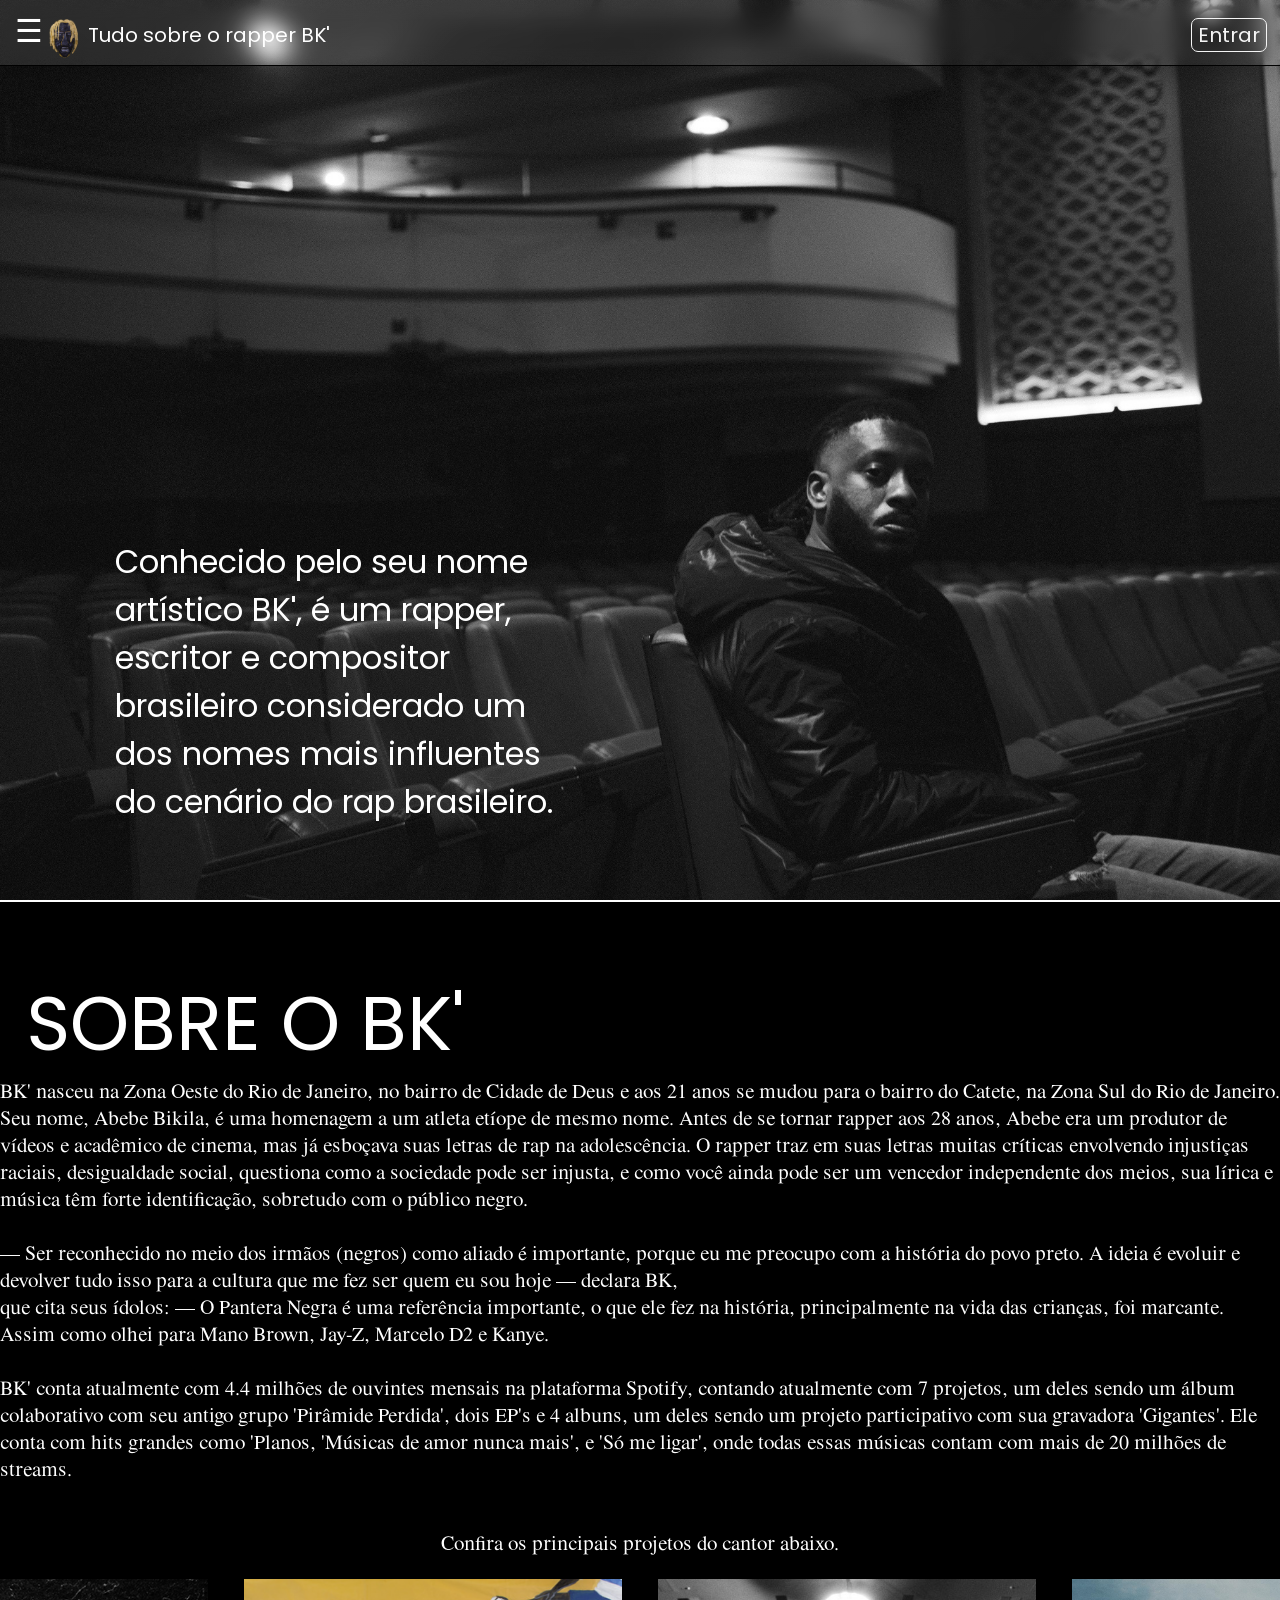
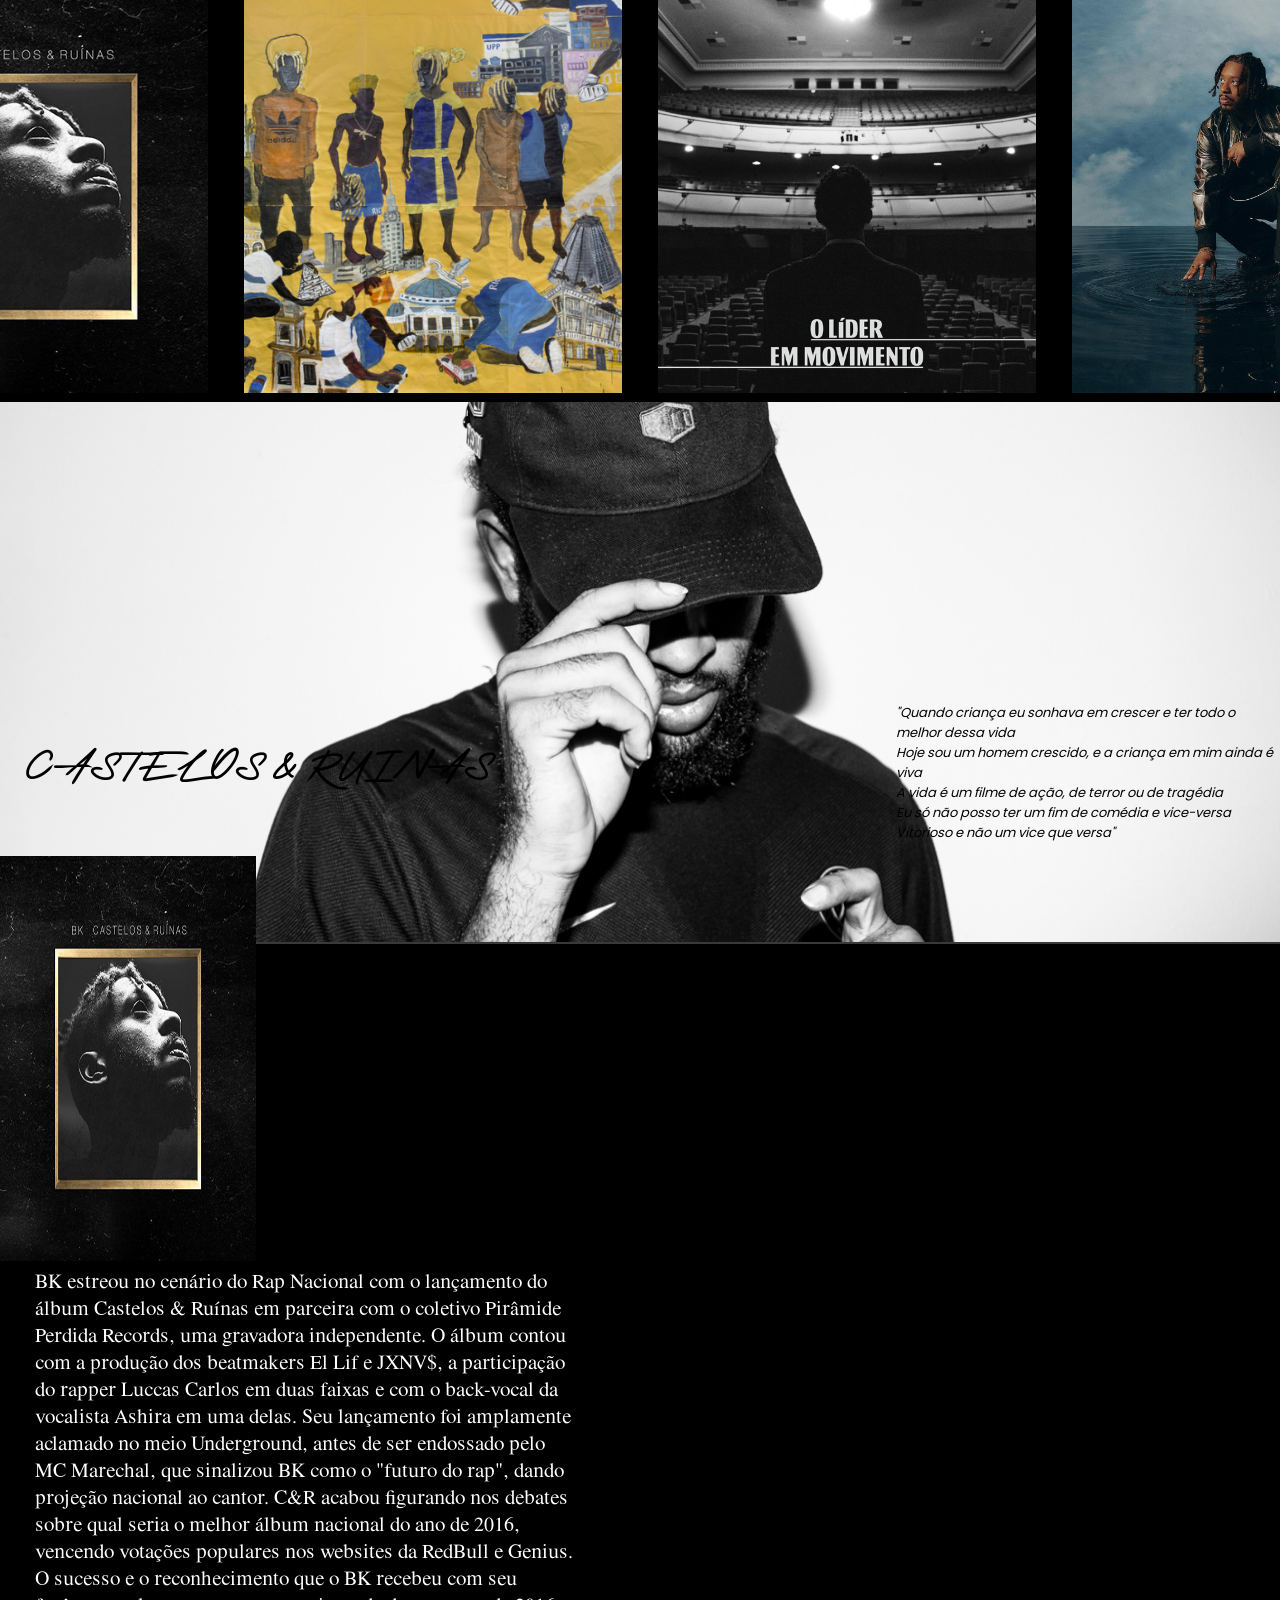
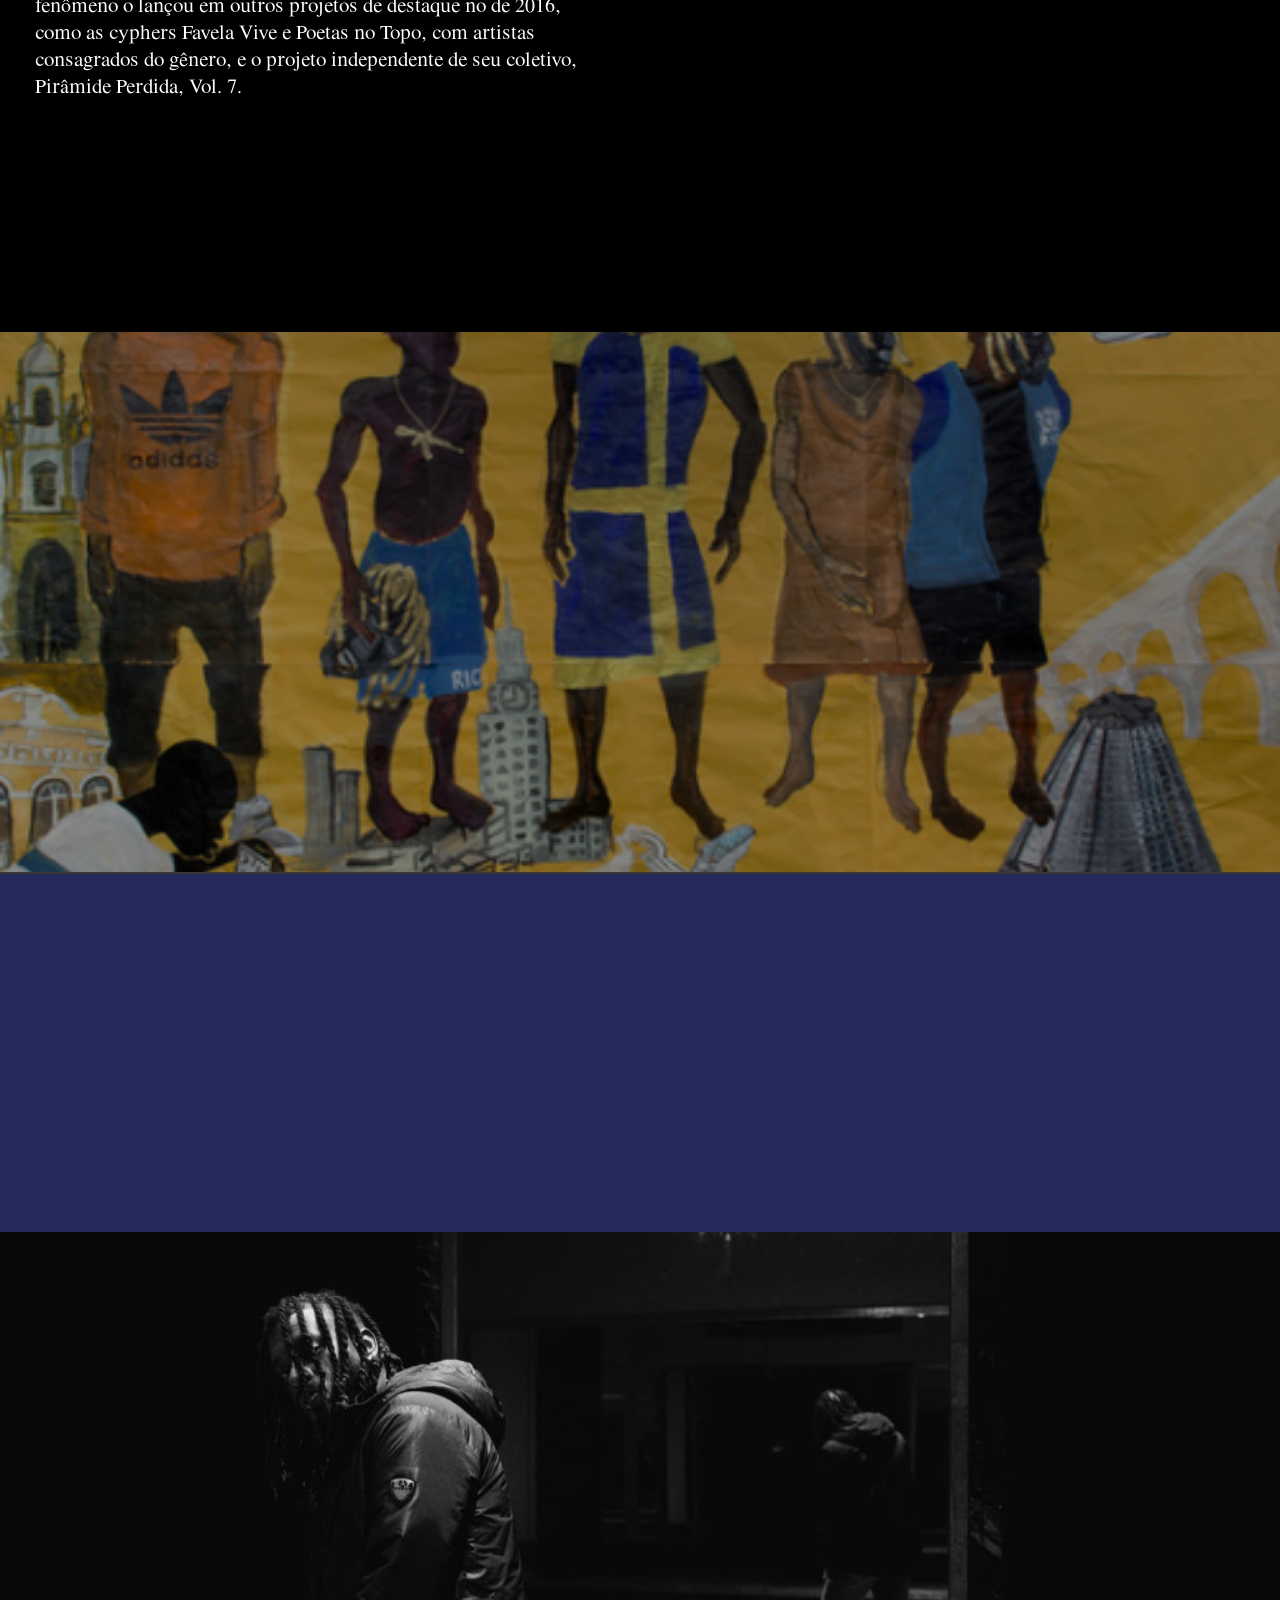
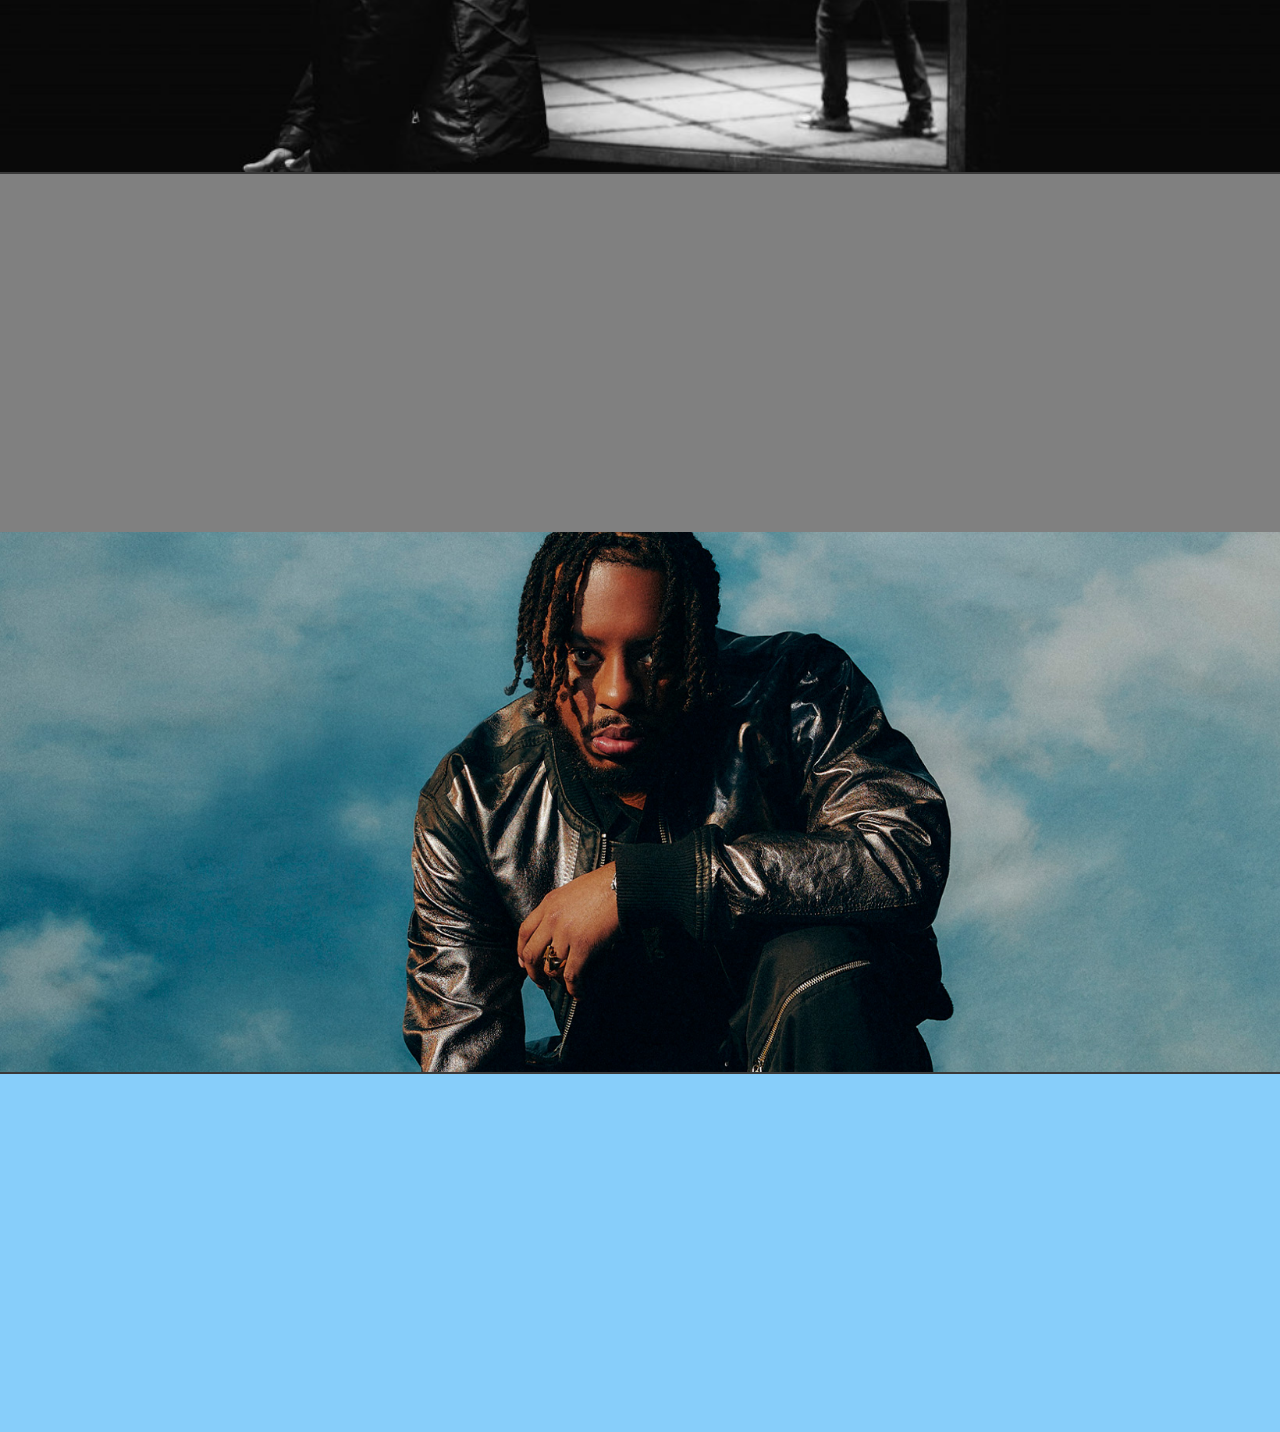
==== index.html @ 3f9406cf "Adição de texto, mudança na proporção do banner" ====
<!DOCTYPE html>
<html lang="pt-br">

<head>
  <meta charset="UTF-8">
  <meta name="viewport" content="width=device-width, initial-scale=1.0">
  <title>BK' - Tudo sobre o rapper</title>
  <link rel="shortcut icon" href="imgs/gigantes/98b2976f9f058ca8cafe986e9b898a2d.1000x1000x1.jpg">
  <link rel="stylesheet" href="css/styleHP.css">
</head>

<body>
  <div class="navbar">
    <div id="mySidepanel" class="sidepanel">
      <a href="javascript:void(0)" class="closebtn" onclick="closeNav()">&times;</a>
      <a href="#">Home</a>
      <a href="index.html#sobre-ir">Sobre o BK'</a>
      <a href="index.html#projetos-ir">Projetos</a>
      <a href="#">Exposição Icarus</a>
      <a href="#">Quiz</a>
      <a href="#">Pergunte aqui</a>
    </div>

    <button class="openbtn" onclick="openNav()">&#9776;</button>
    <img src="imgs/imgtitle.png" alt="BK' em Gigantes"> <span>Tudo sobre o rapper BK'</span>
    <button class="login" id="clickable">Entrar</button>
  </div>

  <div class="header">
    <img src="imgs/olem/bkfoto5.jpg" alt="BK' Performando" class="banner">
    <p>Conhecido pelo seu nome artístico BK', é um rapper, escritor e compositor brasileiro considerado um dos nomes
      mais influentes do cenário do rap brasileiro.</p>
  </div>

  <div class="sobre" id="sobre-ir">
    <p class="sobre-title">SOBRE O BK'</p>
    <span>BK' nasceu na Zona Oeste do Rio de Janeiro, no bairro de Cidade de Deus e aos 21 anos se mudou para o bairro
      do Catete, na Zona Sul do Rio de Janeiro. Seu nome, Abebe Bikila, é uma homenagem a um atleta etíope de mesmo
      nome. Antes de se tornar rapper aos 28 anos, Abebe era um produtor de vídeos e acadêmico de cinema, mas já
      esboçava suas letras de rap na adolescência. O rapper traz em suas letras muitas críticas envolvendo injustiças
      raciais, desigualdade social, questiona como a sociedade pode ser injusta, e como você ainda pode ser um vencedor
      independente dos meios, sua lírica e música têm forte identificação, sobretudo com o público negro. <br><br>

      — Ser reconhecido no meio dos irmãos (negros) como aliado é importante, porque eu me preocupo com a história do
      povo preto. A ideia é evoluir e devolver tudo isso para a cultura que me fez ser quem eu sou hoje — declara BK,<div id="projetos-ir">
      que cita seus ídolos: — O Pantera Negra é uma referência importante, o que ele fez na história, principalmente na
      vida das crianças, foi marcante. Assim como olhei para Mano Brown, Jay-Z, Marcelo D2 e Kanye. <br><br>

      BK' conta atualmente com 4.4 milhões de ouvintes mensais na plataforma Spotify, contando atualmente com 7
      projetos, um deles sendo um álbum colaborativo com seu antigo grupo 'Pirâmide Perdida', dois EP's e 4 albuns, um
      deles sendo um projeto participativo com sua gravadora 'Gigantes'. Ele conta com hits grandes como 'Planos,
      'Músicas de amor nunca mais', e 'Só me ligar', onde todas essas músicas contam com mais de 20 milhões de
      streams.</span>
    <br><br>

    <p class="confira-projetos">Confira os principais projetos do cantor abaixo.</p>
    <div id="img-track">
      <div class="image-container cer-clickable">
        <a href="index.html#cer-ir"><img class="image" src="imgs/castelos&ruinas/castelos&ruinas.png" alt="Capa de 'Castelos & Ruínas'"
          draggable="false">
        <div class="text-overlay">Castelos & Ruínas</div></a>
      </div>

      <div class="image-container gigantes-clickable">
        <a href="index.html#gigantes-ir"><img class="image" src="imgs/gigantes/gigantes.png" alt="Capa de 'Gigantes'" draggable="false">
        <div class="text-overlay">Gigantes</div></a>
      </div>

      <div class="image-container olem-clickable">
        <a href="index.html#olem-ir"><img class="image" src="imgs/olem/lideremmovimento.jpeg" alt="Capa de 'O líder em movimento'" draggable="false">
        <div class="text-overlay">O líder em movimento</div></a>
      </div>

      <div class="image-container icarus-clickable">
        <a href="index.html#icarus-ir"><img class="image" src="imgs/icarus/icarus.jpeg" alt="Capa de 'Icarus'" draggable="false">
        <div class="text-overlay">Icarus</div></a>
      </div>
    </div>
    </div>

  <div class="projetos">
    <div class="casteloseruinas" id="cer-ir">
      <img class="bk-bloco" src="imgs/bk-imgs/bkbloco.jpg">
      <h3>CASTELOS  &  RUINAS</h3>
      <p>"Quando criança eu sonhava em crescer e ter todo o melhor dessa vida<br>
        Hoje sou um homem crescido, e a criança em mim ainda é viva<br>
        A vida é um filme de ação, de terror ou de tragédia<br>
        Eu só não posso ter um fim de comédia e vice-versa<br>
        Vitorioso e não um vice que versa"<br></p>
      <img class="capa-cer" src="imgs/castelos&ruinas/castelos&ruinas.png"> 
      <div class="texto-cer">BK estreou no cenário do Rap Nacional com o lançamento do álbum Castelos & Ruínas em
        parceira com o coletivo Pirâmide Perdida Records, uma gravadora independente. O álbum contou com a produção
        dos
        beatmakers El Lif e JXNV$, a participação do rapper Luccas Carlos em duas faixas e com o back-vocal da
        vocalista
        Ashira em uma delas.
        Seu lançamento foi amplamente aclamado no meio Underground, antes de ser endossado pelo MC Marechal, que
        sinalizou BK como o "futuro do rap", dando projeção nacional ao cantor. C&R acabou figurando nos debates sobre
        qual seria o melhor álbum nacional do ano de 2016, vencendo votações populares nos websites da RedBull e
        Genius.
        O sucesso e o reconhecimento que o BK recebeu com seu fenômeno o lançou em outros projetos de destaque no de
        2016, como as cyphers Favela Vive e Poetas no Topo, com artistas consagrados do gênero, e o projeto
        independente
        de seu coletivo, Pirâmide Perdida, Vol. 7.
      </div> 

    </div>
    <div class="gigantes" id="gigantes-ir">
      <img class="correria-banner" src="imgs/gigantes/gigantes-opacidade.png" alt="">
    </div>

    <div class="olideremovimento" id="olem-ir">
    <img class="olem-banner" src="imgs/olem/bkfoto4.jpg" alt="">
  </div>

  <div class="icarus" id="icarus-ir">
    <img class="icarus-banner" src="imgs/icarus/bkicarusreto.jpg" alt="BK' no ensaio de foto do albúm 'Icarus'">
  </div>
  </div>
</body>

</html>
<script>

  var clickab = document.getElementById('clickable');
  clickab.addEventListener('click', function () {

    window.location.href = 'login.html';
  });

  function openNav() {
    document.getElementById("mySidepanel").style.width = "250px";
    document.getElementById("mySidepanel").style.height = "1080px";
  }

  /* Set the width of the sidebar to 0 (hide it) */
  function closeNav() {
    document.getElementById("mySidepanel").style.width = "0";
  }
</script>
---- css/styleHP.css ----
@font-face {
  font-family: 'karrik';
  src: url(..//fonts/Karrik-Regular.woff2);
}

@font-face {
  font-family: 'timesnewerroman';
  src: url(..//fonts/TimesNewerRoman-Regular.otf);
}

@font-face {
  font-family: 'bigjohn';
  src: url(..//fonts/BIG\ JOHN.otf);
}

@font-face {
  font-family: 'neuehaas';
  src: url(..//fonts/NeueHaasDisplayBlack.ttf);
}

@font-face {
  font-family: 'poppins';
  src: url(..//fonts/Poppins-Regular.ttf);
}

@font-face {
  font-family: 'thesignature';
  src: url(..//fonts/Thesignature.ttf);
}

body {
  margin: 0%;
  padding: 0%;
  font-family: 'poppins', monospace;
  background-color: black;
  margin: 0rem;
  overflow-x: hidden;
}


.navbar {
  background-color: #393939;
  background: linear-gradient(135deg, rgba(255, 255, 255, 0.1), rgba(255, 255, 255, 0));
  backdrop-filter: blur(10px);
  -webkit-backdrop-filter: blur(10px);
  box-shadow: 0 8px 32px 0 rgba(0, 0, 0, 0.37);
  width: 100%;
  height: 65px;
  position: fixed;
  border-bottom: 1px solid black;
  z-index: 200;
}

.navbar span {
  font-size: 20px;
  color: white;
  margin-left: 2%;
}

.navbar .login {
  font-size: 15px;
  color: white;
  margin-left: 2%;
  margin-left: 67%;
}

.navbar img {
  width: 4vw;
  left: 3%;
  bottom: -1%;
  display: flex;
  justify-content: flex-start;
  position: absolute;
}

.navbar .login {
  border: 1px solid whitesmoke;
  background: none;
  font-size: 20px;
  cursor: pointer;
  transition: 0.8s;
  border-radius: 7px;
  font-family: 'poppins', monospace;
  color: whitesmoke;
  margin-top: -1%;
}

.login:hover {
  color: grey;
}


.header .banner {
  padding: 0%;
  width: 100vw;
  height: 100vh;
  object-fit: cover;
  border-bottom: 2px solid white;
}

.header p {
  font-size: 32px;
  margin-left: 9%;
  width: 35%;
  color: white;
  margin-top: -29%;
}

.sidepanel {
  height: 250px;
  /* Specify a height */
  width: 0;
  /* 0 width - change this with JavaScript */
  position: fixed;
  /* Stay in place */
  z-index: 1;
  /* Stay on top */
  top: 0;
  left: 0;
  background-color: #111;
  /* Black*/
  overflow-x: hidden;
  /* Disable horizontal scroll */
  padding-top: 60px;
  /* Place content 60px from the top */
  transition: 0.5s;
  /* 0.5 second transition effect to slide in the sidepanel */
}

/* The sidepanel links */
.sidepanel a {
  padding: 8px 8px 8px 32px;
  text-decoration: none;
  font-size: 25px;
  color: #818181;
  display: block;
  transition: 0.3s;
}

/* When you mouse over the navigation links, change their color */
.sidepanel a:hover {
  color: #f1f1f1;
}

/* Position and style the close button (top right corner) */
.sidepanel .closebtn {
  position: absolute;
  top: 0;
  right: 25px;
  font-size: 36px;
  margin-left: 50px;
}

/* Style the button that is used to open the sidepanel */
.openbtn {
  font-size: 31px;
  cursor: pointer;
  background: none;
  color: white;
  margin-top: 0.2%;
  padding: 10px 15px;
  border: none;
}

.openbtn:hover {
  background-color: rgba(255, 255, 255, 0.1);
}

.sobre {
  background-color: black;
  height: 55vh;
  /* border-bottom: 2px solid #393939; */
}

.sobre-title {
  color: white;
  font-size: 75px;
  margin: 0;
  margin-left: 2%;
  margin-top: 11%;
}

.sobre span {
  color: white;
  font-family: 'timesnewerroman';
  font-size: 20px;
  margin-top: 5%;
}

.image-container {
  position: relative;
}

.image-container:hover .text-overlay {
  opacity: 1;
}

.text-overlay {
  position: absolute;
  top: 50%;
  left: 50%;
  transform: translate(-50%, -50%);
  opacity: 0;
  transition: opacity 0.3s;
  text-align: center;
  color: white;
  font-size: 20px;
  font-family: 'Poppins';
}

/* Estilos específicos para cada card */
.cer-clickable .text-overlay {
  width: 80%;
}

.gigantes-clickable .text-overlay {
  width: 70%;
}

.olem-clickable .text-overlay {
  width: 90%;
}

.icarus-clickable .text-overlay {
  width: 60%;
}

.confira-projetos {
  color: white;
  font-family: 'timesnewerroman';
  font-size: 20px;
  display: flex;
  justify-content: center;
}

#img-track .image {
  width: 42vmin;
  height: 46vmin;
  object-fit: cover;
  object-position: center;
}

#img-track .image:hover {
  width: 46vmin;
  height: 47vmin;
  object-fit: cover;
  object-position: center;
  background-blend-mode: overlay;
  transition: 1s;
  opacity: 0.5;
}

.sobre #img-track {
  display: flex;
  gap: 4vmin;
  justify-content: center;
}

.img-track p {
  color: white;
  position: relative;
  transform: translate(-50%, -50%);
}

/* CASTELOS & RUÍNAS */

.casteloseruinas {
  background-color: black;
  height: 170vh;
}

.casteloseruinas .bk-bloco {
  padding: 0%;
  width: 100%;
  height: 60vh;
  object-fit: cover;
  border-bottom: 2px solid #393939;
}

.casteloseruinas h3 {
  font-family: 'thesignature';
  font-size: 40px;
  margin-left: 2%;
  width: 55%;
  color: black;
  margin-top: -16%;
  position: relative;
}

.casteloseruinas p {
  font-family: 'poppins';
  font-size: 13px;
  font-style: italic;
  margin-left: 70%;
  width: 30%;
  color: black;
  margin-top: -128px;
  position: relative;
}

.capa-cer {
  height: 45vh;
  width: 20vw;
  
}

.texto-cer {
  font-size: 20px;
  font-family: 'timesnewerroman';
  margin-left: 35px;
  margin-right: 700px;
}


/* GIGANTES */
.gigantes {
  background-color: #242a5c;
  height: 100vh;
}

.gigantes .correria-banner {
  padding: 0%;
  width: 100%;
  height: 60vh;
  object-fit: cover;
  border-bottom: 2px solid #393939;
}


/*O LÍDER EM MOVIMENTO*/
.olideremovimento{
  background-color: grey;
  height: 100vh;
}

.olideremovimento .olem-banner {
  padding: 0%;
  width: 100%;
  height: 60vh;
  object-fit: cover;
  border-bottom: 2px solid #393939;
}

/*ICARUS*/
.icarus{
  background-color: lightskyblue;
  height: 100vh;
}

.icarus .icarus-banner{
  padding: 0%;
  width: 100%;
  height: 60vh;
  object-fit: cover;
  border-bottom: 2px solid #393939;
}
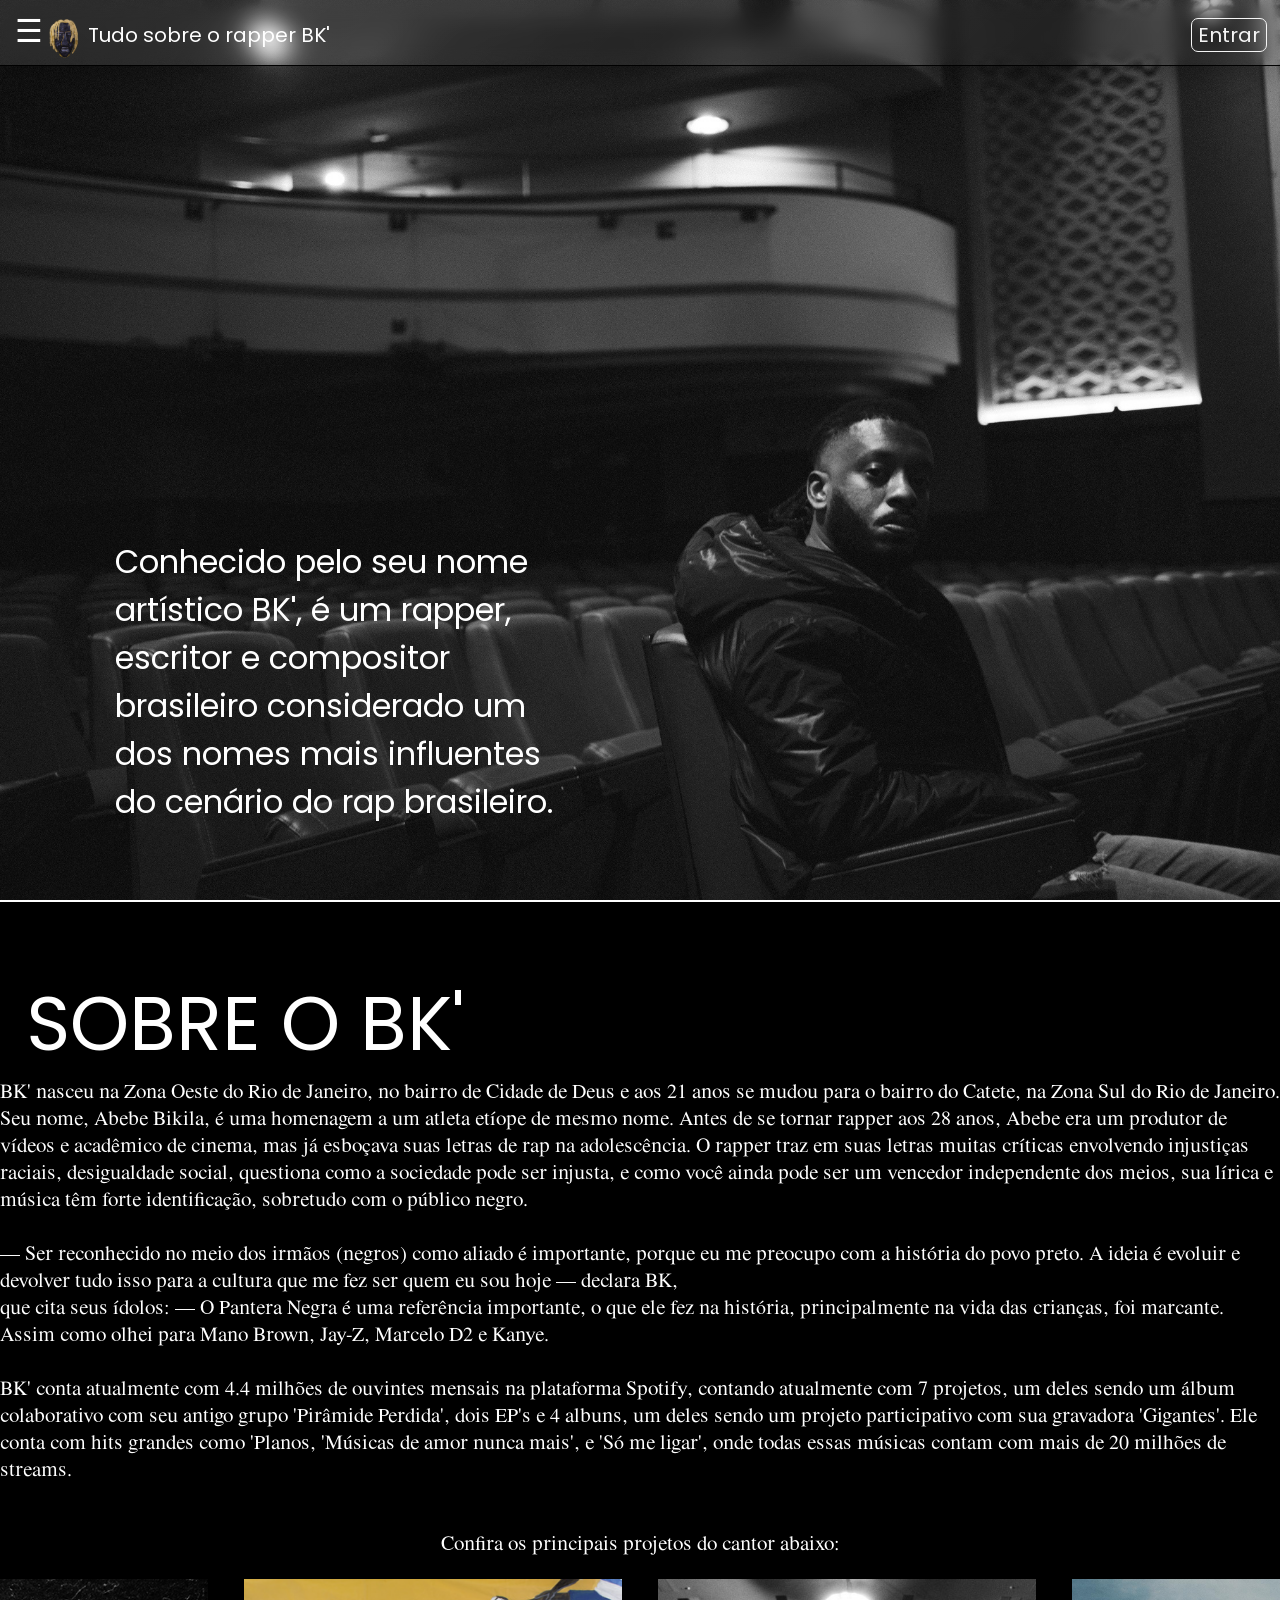
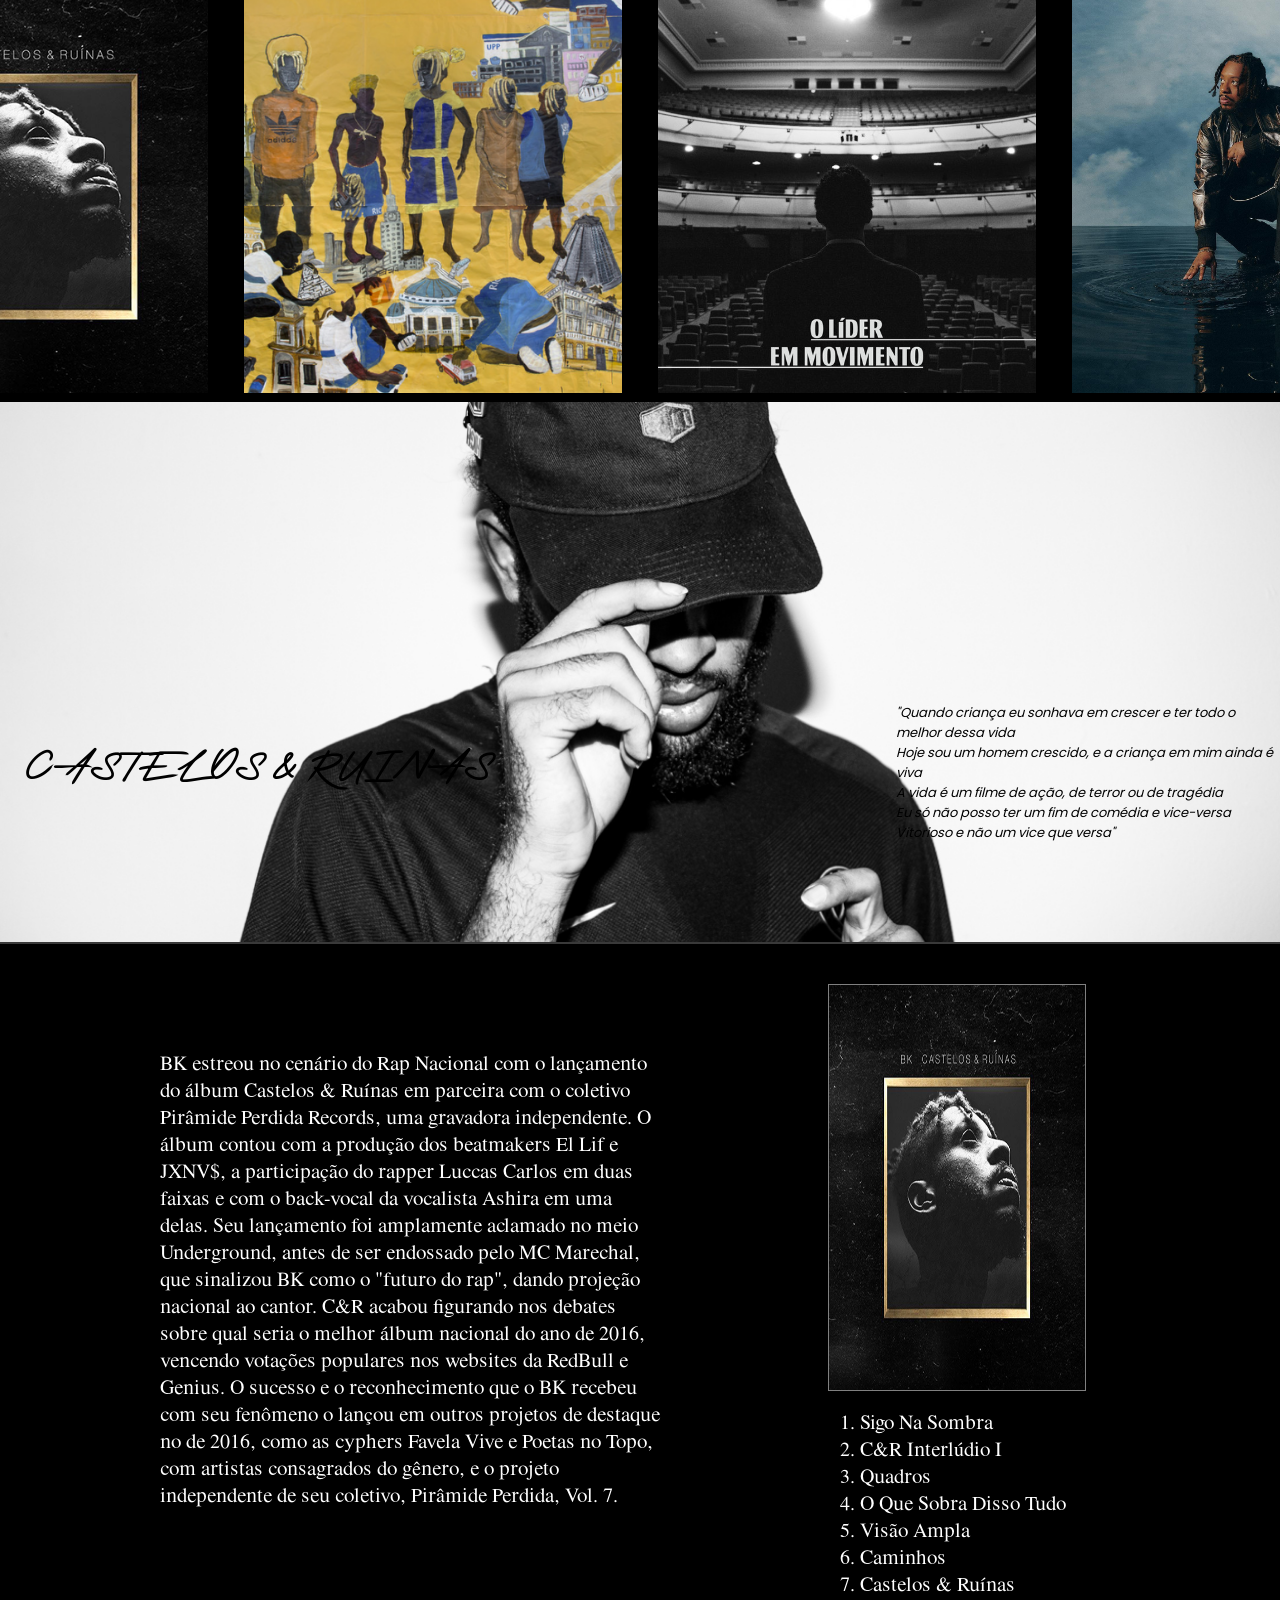
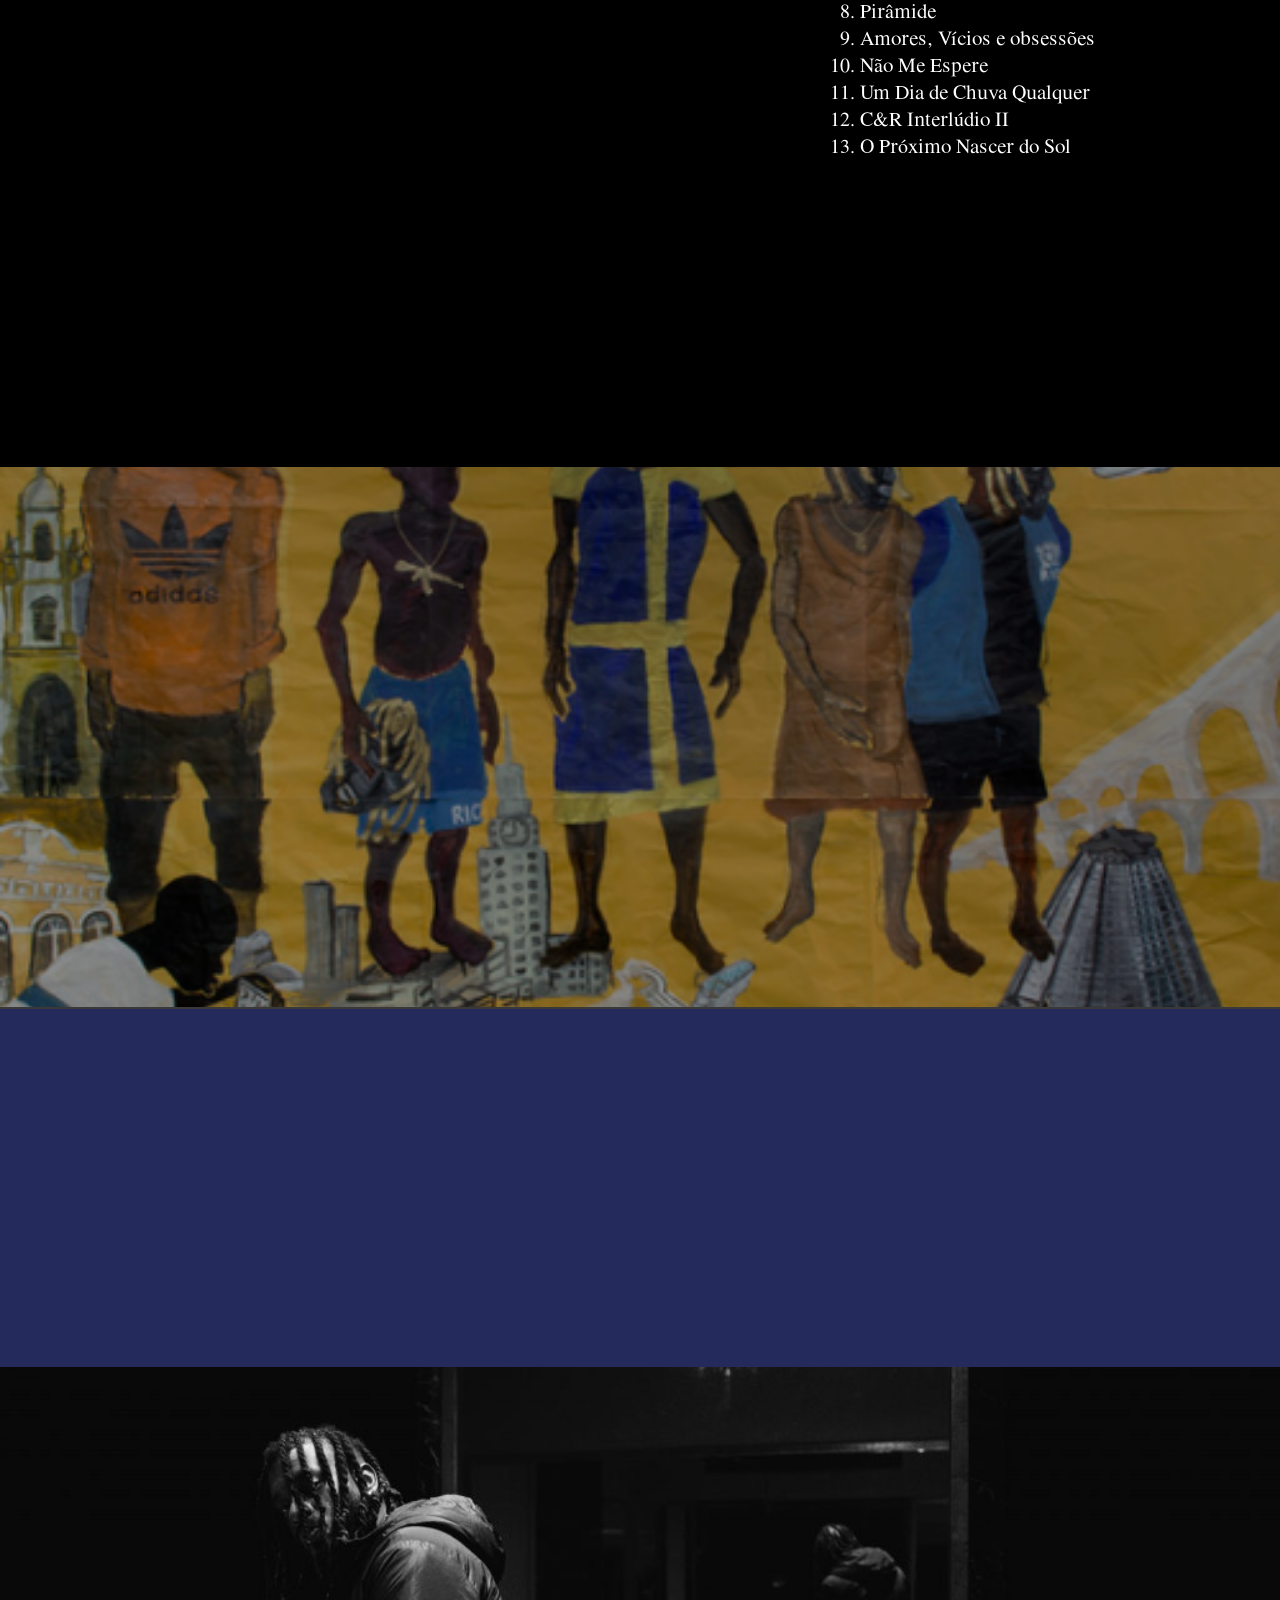
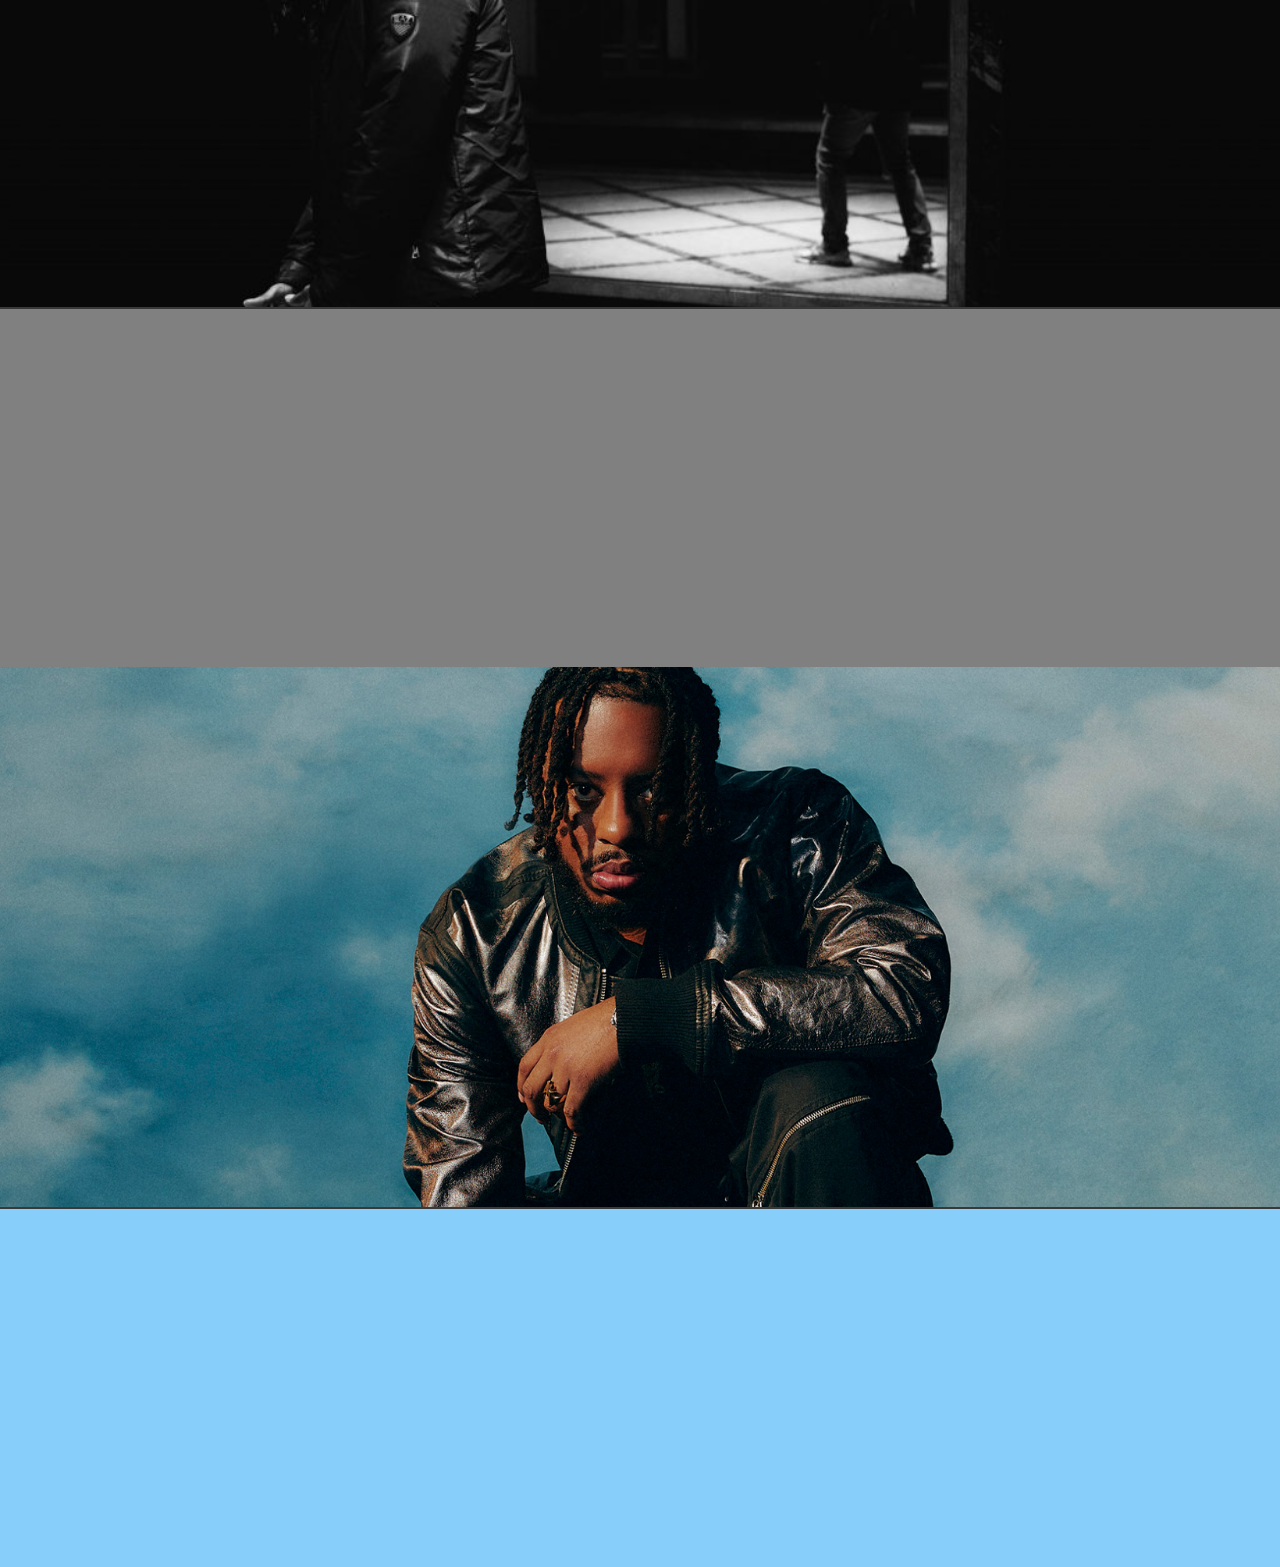
==== commit d26e4c1f: "Adição de texto na página C&R, tracklist, player spotify" ====
--- a/index.html
+++ b/index.html
@@ -53,7 +53,7 @@
       streams.</span>
     <br><br>
 
-    <p class="confira-projetos">Confira os principais projetos do cantor abaixo.</p>
+    <p class="confira-projetos">Confira os principais projetos do cantor abaixo:</p>
     <div id="img-track">
       <div class="image-container cer-clickable">
         <a href="index.html#cer-ir"><img class="image" src="imgs/castelos&ruinas/castelos&ruinas.png" alt="Capa de 'Castelos & Ruínas'"
@@ -87,21 +87,42 @@
         A vida é um filme de ação, de terror ou de tragédia<br>
         Eu só não posso ter um fim de comédia e vice-versa<br>
         Vitorioso e não um vice que versa"<br></p>
-      <img class="capa-cer" src="imgs/castelos&ruinas/castelos&ruinas.png"> 
-      <div class="texto-cer">BK estreou no cenário do Rap Nacional com o lançamento do álbum Castelos & Ruínas em
-        parceira com o coletivo Pirâmide Perdida Records, uma gravadora independente. O álbum contou com a produção
-        dos
-        beatmakers El Lif e JXNV$, a participação do rapper Luccas Carlos em duas faixas e com o back-vocal da
-        vocalista
-        Ashira em uma delas.
-        Seu lançamento foi amplamente aclamado no meio Underground, antes de ser endossado pelo MC Marechal, que
-        sinalizou BK como o "futuro do rap", dando projeção nacional ao cantor. C&R acabou figurando nos debates sobre
-        qual seria o melhor álbum nacional do ano de 2016, vencendo votações populares nos websites da RedBull e
-        Genius.
-        O sucesso e o reconhecimento que o BK recebeu com seu fenômeno o lançou em outros projetos de destaque no de
-        2016, como as cyphers Favela Vive e Poetas no Topo, com artistas consagrados do gênero, e o projeto
-        independente
-        de seu coletivo, Pirâmide Perdida, Vol. 7.
+      <div class="container-cer">
+        <div class="texto-cer">BK estreou no cenário do Rap Nacional com o lançamento do álbum Castelos & Ruínas em
+          parceira com o coletivo Pirâmide Perdida Records, uma gravadora independente. O álbum contou com a produção
+          dos
+          beatmakers El Lif e JXNV$, a participação do rapper Luccas Carlos em duas faixas e com o back-vocal da
+          vocalista
+          Ashira em uma delas.
+          Seu lançamento foi amplamente aclamado no meio Underground, antes de ser endossado pelo MC Marechal, que
+          sinalizou BK como o "futuro do rap", dando projeção nacional ao cantor. C&R acabou figurando nos debates sobre
+          qual seria o melhor álbum nacional do ano de 2016, vencendo votações populares nos websites da RedBull e
+          Genius.
+          O sucesso e o reconhecimento que o BK recebeu com seu fenômeno o lançou em outros projetos de destaque no de
+          2016, como as cyphers Favela Vive e Poetas no Topo, com artistas consagrados do gênero, e o projeto
+          independente
+          de seu coletivo, Pirâmide Perdida, Vol. 7. <br><br>
+          <iframe style="border-radius:12px" src="https://open.spotify.com/embed/album/2R3jSaMM1H6qecjhZtlgJH?utm_source=generator" width="100%" height="175" frameBorder="0" allowfullscreen="" allow="autoplay; clipboard-write; encrypted-media; fullscreen; picture-in-picture" loading="lazy"></iframe>
+        </div>
+        
+        <div class="imagem-cer">
+          <img class="capa-cer" src="imgs/castelos&ruinas/castelos&ruinas.png"> 
+          <ol>
+            <li>Sigo Na Sombra</li>
+            <li>C&R Interlúdio I</li>
+            <li>Quadros</li>
+            <li>O Que Sobra Disso Tudo</li>
+            <li>Visão Ampla</li>
+            <li>Caminhos</li>
+            <li>Castelos & Ruínas</li>
+            <li>Pirâmide</li>
+            <li>Amores, Vícios e obsessões</li>
+            <li>Não Me Espere</li>
+            <li>Um Dia de Chuva Qualquer</li>
+            <li>C&R Interlúdio II</li>
+            <li>O Próximo Nascer do Sol</li>
+          </ol>
+        </div>
       </div> 
 
     </div>
--- a/css/styleHP.css
+++ b/css/styleHP.css
@@ -266,7 +266,7 @@
 
 .casteloseruinas {
   background-color: black;
-  height: 170vh;
+  height: 185vh;
 }
 
 .casteloseruinas .bk-bloco {
@@ -298,17 +298,38 @@
   position: relative;
 }
 
+.container-cer{
+  display: flex;
+  flex-direction: row;
+  justify-content: space-evenly;
+  align-items: center;
+}
+
 .capa-cer {
   height: 45vh;
   width: 20vw;
+  border: 1px solid grey;
+  bottom: 100px;
   
 }
+.imagem-cer{
+  display: flex;
+  flex-direction: column;
+  justify-content: center;
+  align-items: center;
+  margin-top: 10%;
+  margin-right: 2%;
+}
 
 .texto-cer {
   font-size: 20px;
   font-family: 'timesnewerroman';
-  margin-left: 35px;
-  margin-right: 700px;
+  display: flex;
+  flex-direction: column;
+  justify-content: center;
+  align-items: center;
+  width: 500px;
+  padding-top: 10%;
 }
 
 
@@ -353,4 +374,4 @@
   height: 60vh;
   object-fit: cover;
   border-bottom: 2px solid #393939;
-}+}
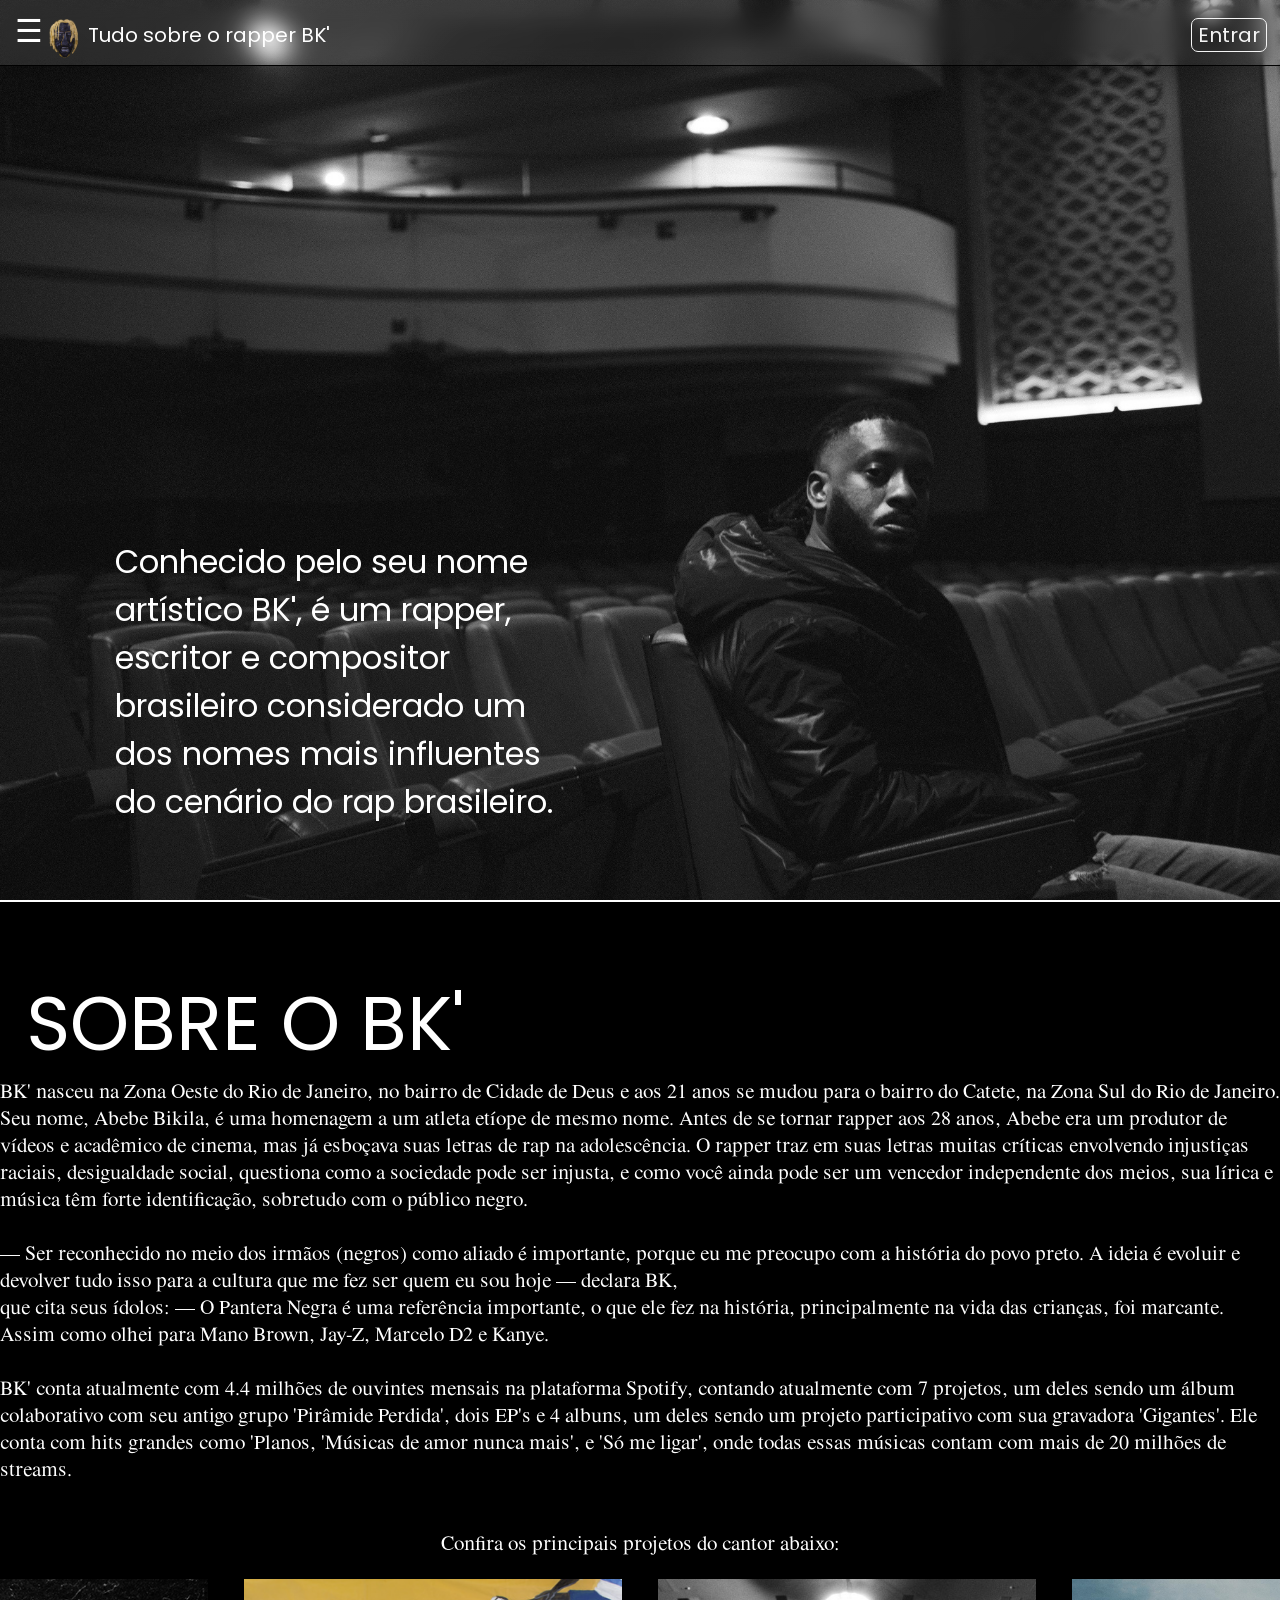
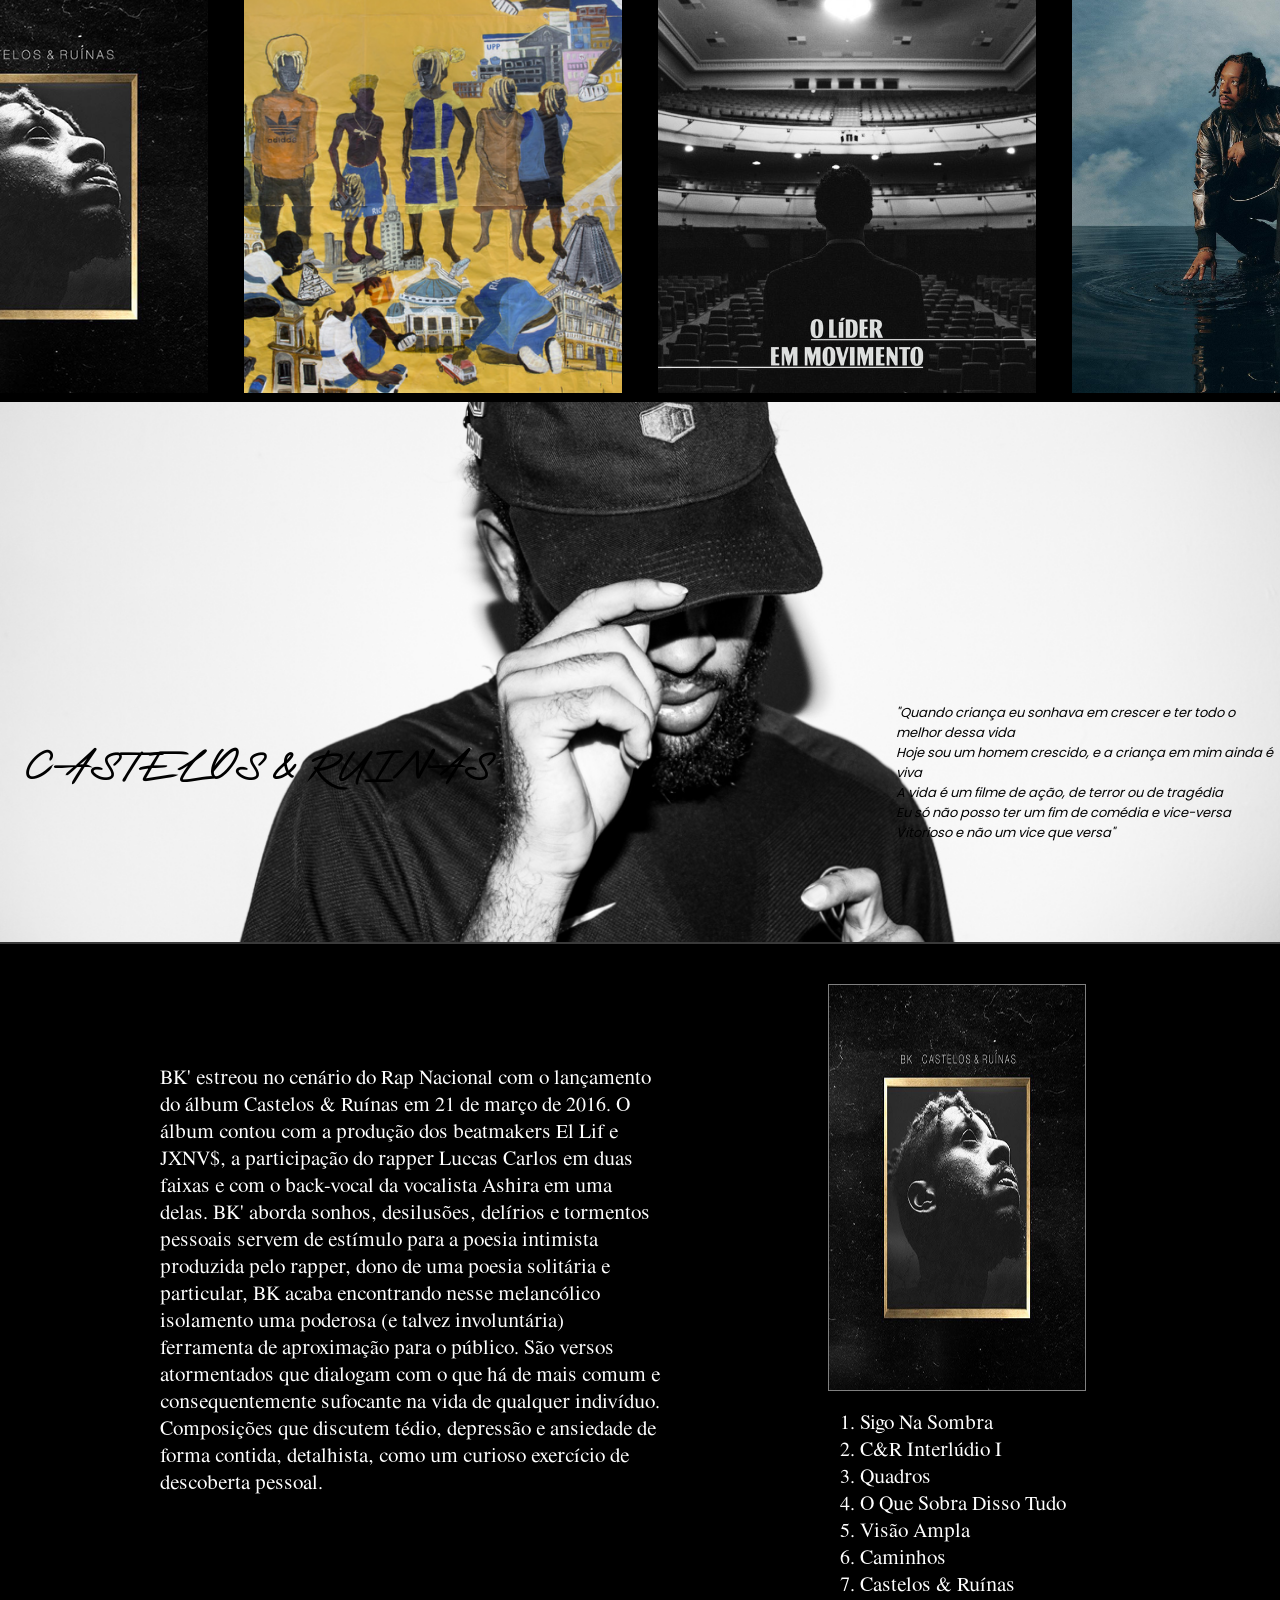
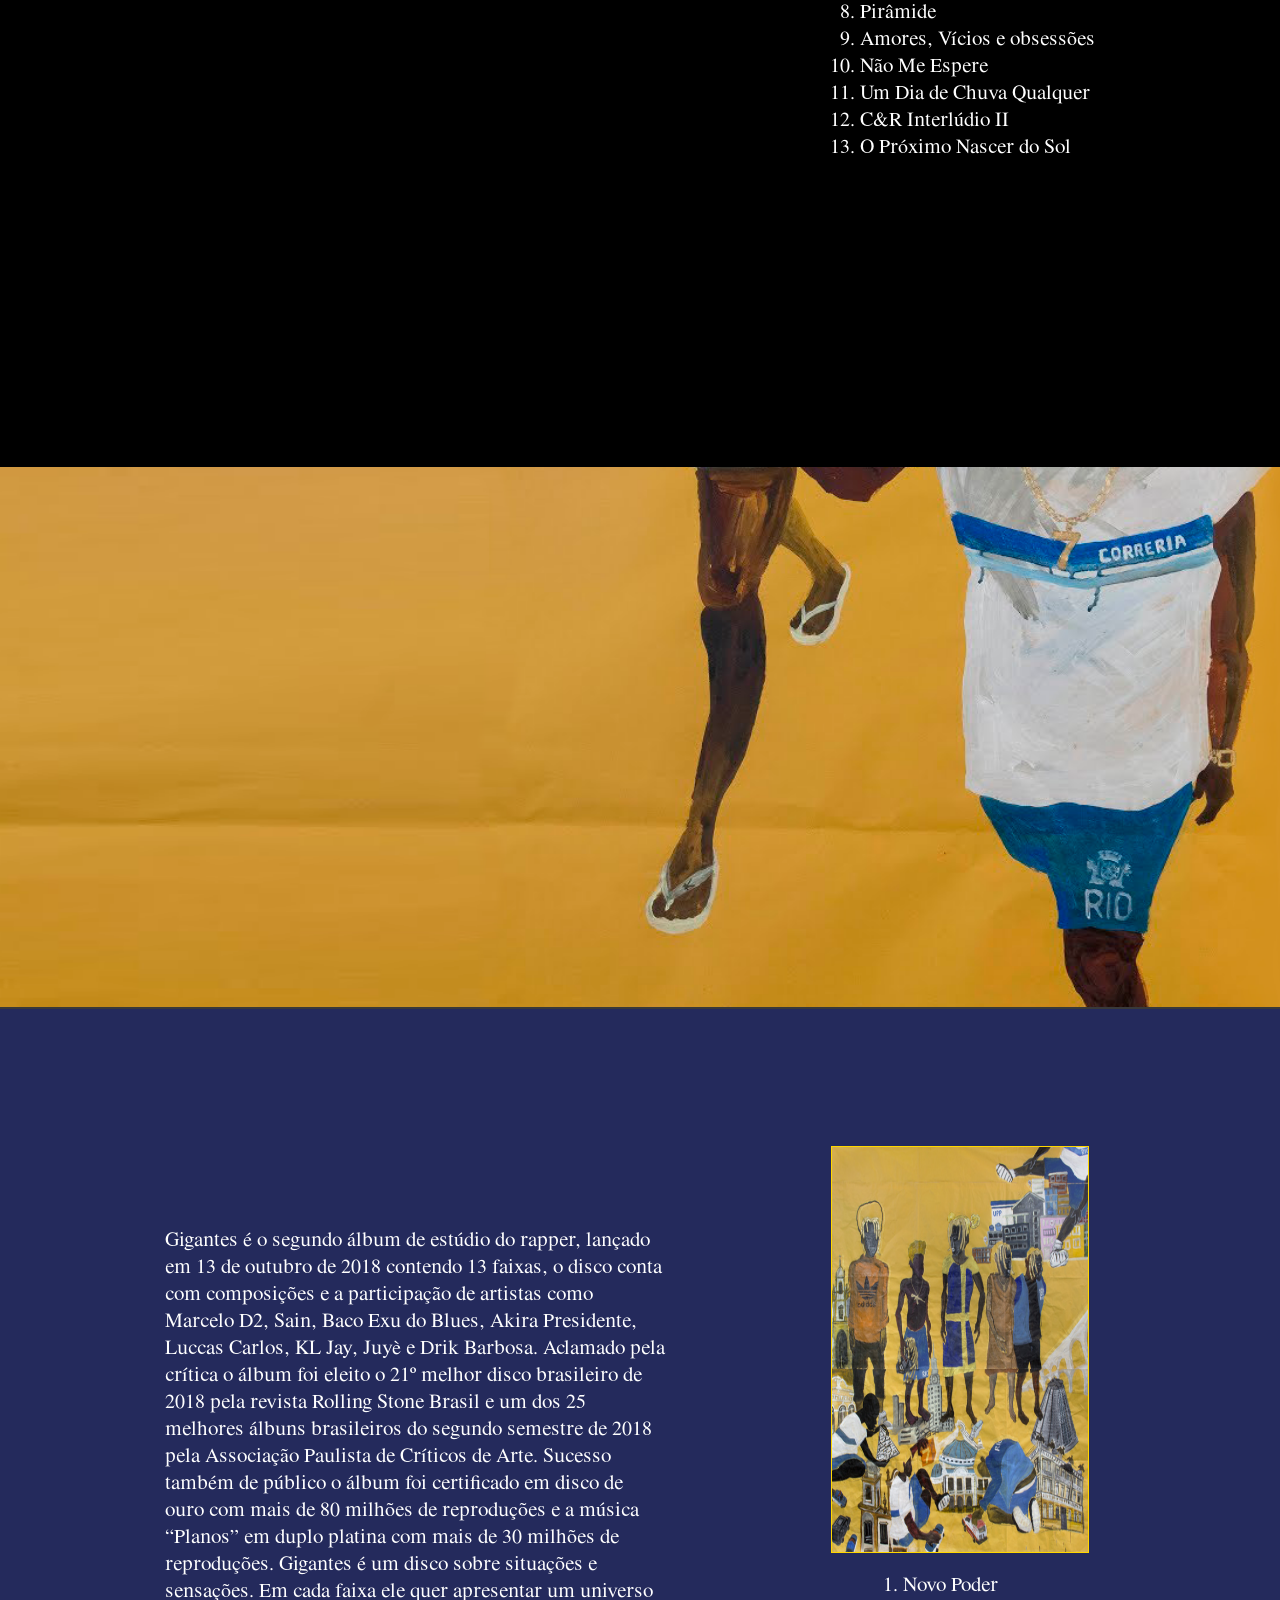
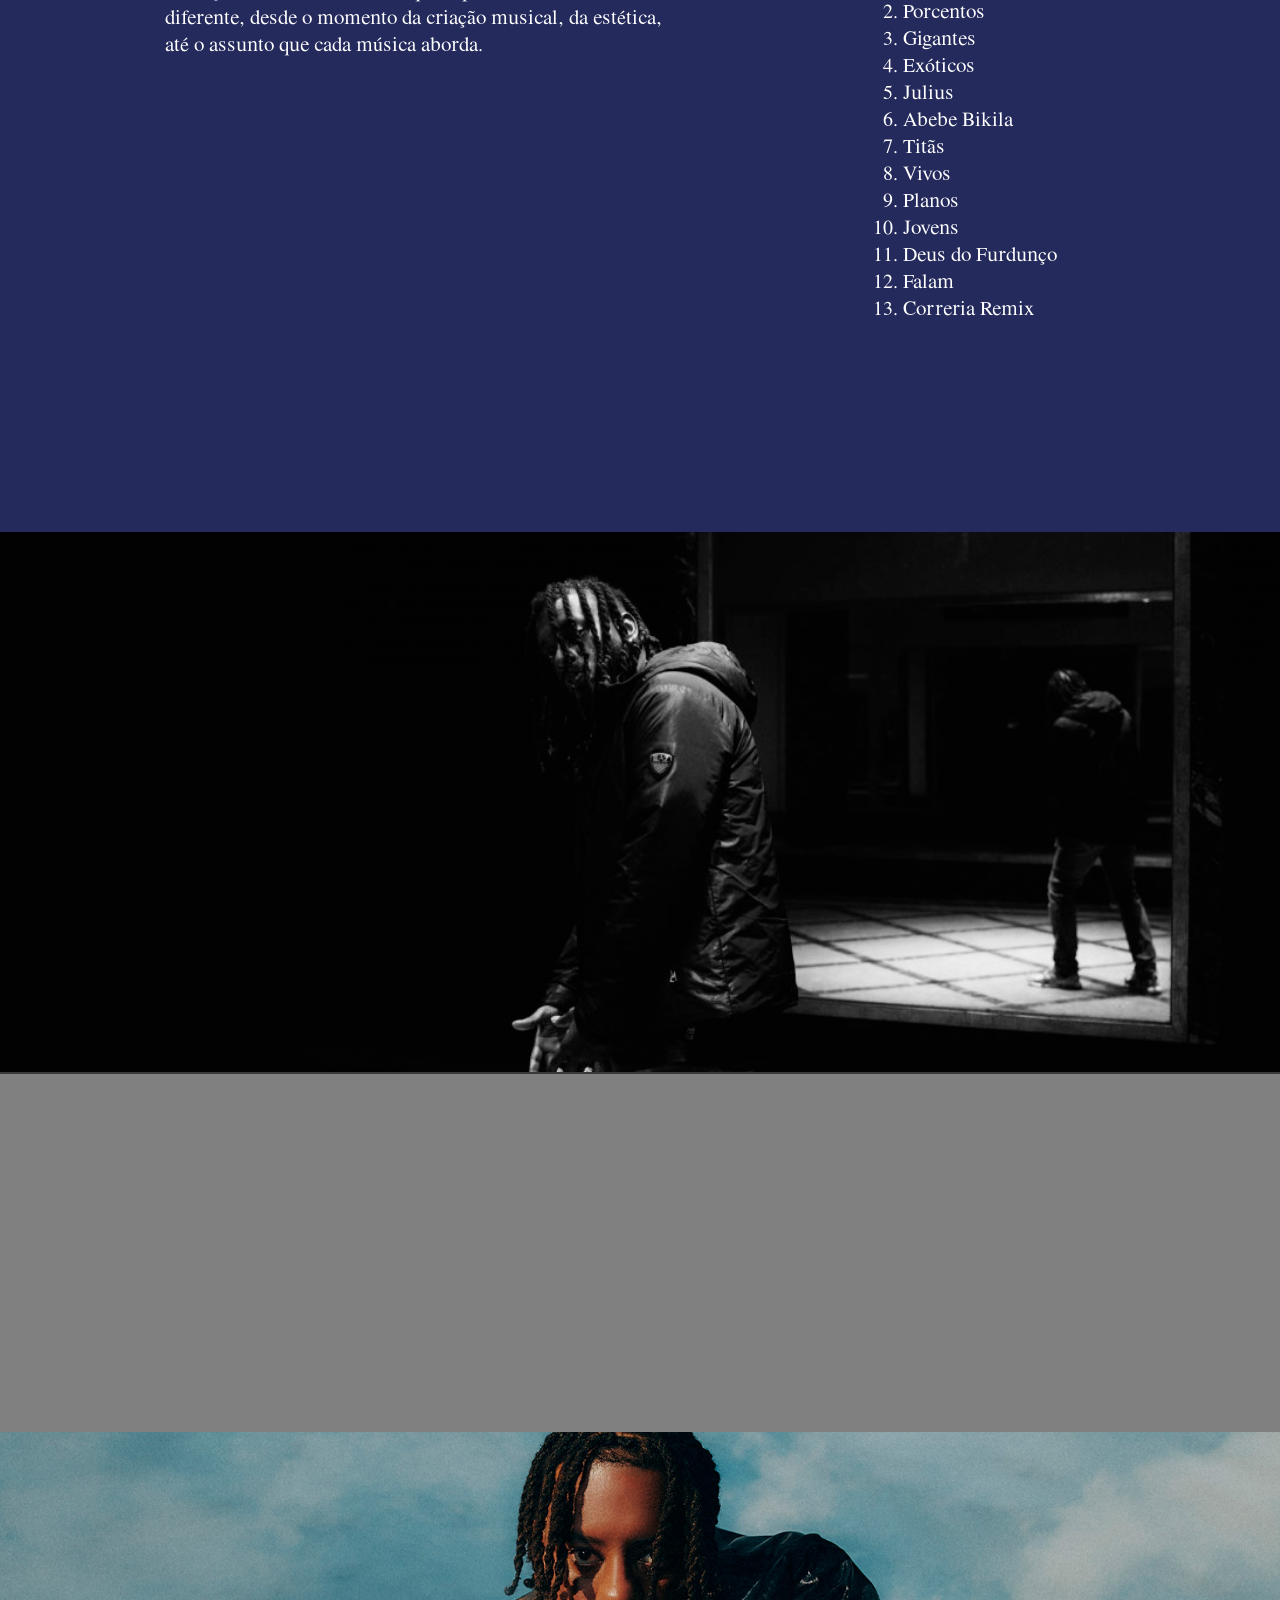
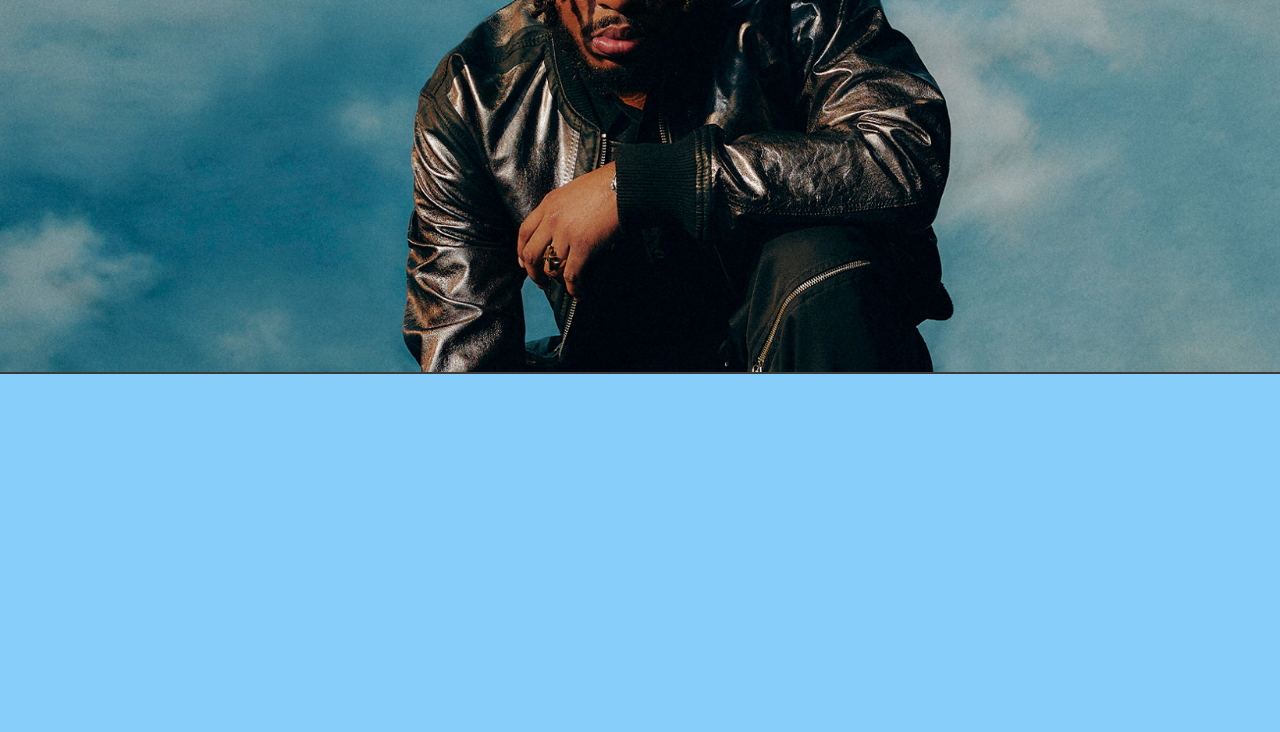
==== commit 22431ccc: "Texto, capa e tracklist de 'Gigantes' colocado. Adição de imagens do BK" ====
--- a/index.html
+++ b/index.html
@@ -42,71 +42,81 @@
       independente dos meios, sua lírica e música têm forte identificação, sobretudo com o público negro. <br><br>
 
       — Ser reconhecido no meio dos irmãos (negros) como aliado é importante, porque eu me preocupo com a história do
-      povo preto. A ideia é evoluir e devolver tudo isso para a cultura que me fez ser quem eu sou hoje — declara BK,<div id="projetos-ir">
-      que cita seus ídolos: — O Pantera Negra é uma referência importante, o que ele fez na história, principalmente na
-      vida das crianças, foi marcante. Assim como olhei para Mano Brown, Jay-Z, Marcelo D2 e Kanye. <br><br>
-
-      BK' conta atualmente com 4.4 milhões de ouvintes mensais na plataforma Spotify, contando atualmente com 7
-      projetos, um deles sendo um álbum colaborativo com seu antigo grupo 'Pirâmide Perdida', dois EP's e 4 albuns, um
-      deles sendo um projeto participativo com sua gravadora 'Gigantes'. Ele conta com hits grandes como 'Planos,
-      'Músicas de amor nunca mais', e 'Só me ligar', onde todas essas músicas contam com mais de 20 milhões de
-      streams.</span>
+      povo preto. A ideia é evoluir e devolver tudo isso para a cultura que me fez ser quem eu sou hoje — declara BK,
+      <div id="projetos-ir">
+        que cita seus ídolos: — O Pantera Negra é uma referência importante, o que ele fez na história, principalmente
+        na
+        vida das crianças, foi marcante. Assim como olhei para Mano Brown, Jay-Z, Marcelo D2 e Kanye. <br><br>
+
+        BK' conta atualmente com 4.4 milhões de ouvintes mensais na plataforma Spotify, contando atualmente com 7
+        projetos, um deles sendo um álbum colaborativo com seu antigo grupo 'Pirâmide Perdida', dois EP's e 4 albuns, um
+        deles sendo um projeto participativo com sua gravadora 'Gigantes'. Ele conta com hits grandes como 'Planos,
+        'Músicas de amor nunca mais', e 'Só me ligar', onde todas essas músicas contam com mais de 20 milhões de
+        streams.
+    </span>
     <br><br>
 
     <p class="confira-projetos">Confira os principais projetos do cantor abaixo:</p>
     <div id="img-track">
       <div class="image-container cer-clickable">
-        <a href="index.html#cer-ir"><img class="image" src="imgs/castelos&ruinas/castelos&ruinas.png" alt="Capa de 'Castelos & Ruínas'"
-          draggable="false">
-        <div class="text-overlay">Castelos & Ruínas</div></a>
+        <a href="index.html#cer-ir"><img class="image" src="imgs/castelos&ruinas/castelos&ruinas.png"
+            alt="Capa de 'Castelos & Ruínas'" draggable="false">
+          <div class="text-overlay">Castelos & Ruínas</div>
+        </a>
       </div>
 
       <div class="image-container gigantes-clickable">
-        <a href="index.html#gigantes-ir"><img class="image" src="imgs/gigantes/gigantes.png" alt="Capa de 'Gigantes'" draggable="false">
-        <div class="text-overlay">Gigantes</div></a>
+        <a href="index.html#gigantes-ir"><img class="image" src="imgs/gigantes/gigantes.png" alt="Capa de 'Gigantes'"
+            draggable="false">
+          <div class="text-overlay">Gigantes</div>
+        </a>
       </div>
 
       <div class="image-container olem-clickable">
-        <a href="index.html#olem-ir"><img class="image" src="imgs/olem/lideremmovimento.jpeg" alt="Capa de 'O líder em movimento'" draggable="false">
-        <div class="text-overlay">O líder em movimento</div></a>
+        <a href="index.html#olem-ir"><img class="image" src="imgs/olem/lideremmovimento.jpeg"
+            alt="Capa de 'O líder em movimento'" draggable="false">
+          <div class="text-overlay">O líder em movimento</div>
+        </a>
       </div>
 
       <div class="image-container icarus-clickable">
-        <a href="index.html#icarus-ir"><img class="image" src="imgs/icarus/icarus.jpeg" alt="Capa de 'Icarus'" draggable="false">
-        <div class="text-overlay">Icarus</div></a>
-      </div>
-    </div>
-    </div>
+        <a href="index.html#icarus-ir"><img class="image" src="imgs/icarus/icarus.jpeg" alt="Capa de 'Icarus'"
+            draggable="false">
+          <div class="text-overlay">Icarus</div>
+        </a>
+      </div>
+    </div>
+  </div>
 
   <div class="projetos">
     <div class="casteloseruinas" id="cer-ir">
       <img class="bk-bloco" src="imgs/bk-imgs/bkbloco.jpg">
-      <h3>CASTELOS  &  RUINAS</h3>
+      <h3>CASTELOS & RUINAS</h3>
       <p>"Quando criança eu sonhava em crescer e ter todo o melhor dessa vida<br>
         Hoje sou um homem crescido, e a criança em mim ainda é viva<br>
         A vida é um filme de ação, de terror ou de tragédia<br>
         Eu só não posso ter um fim de comédia e vice-versa<br>
         Vitorioso e não um vice que versa"<br></p>
       <div class="container-cer">
-        <div class="texto-cer">BK estreou no cenário do Rap Nacional com o lançamento do álbum Castelos & Ruínas em
-          parceira com o coletivo Pirâmide Perdida Records, uma gravadora independente. O álbum contou com a produção
-          dos
-          beatmakers El Lif e JXNV$, a participação do rapper Luccas Carlos em duas faixas e com o back-vocal da
-          vocalista
-          Ashira em uma delas.
-          Seu lançamento foi amplamente aclamado no meio Underground, antes de ser endossado pelo MC Marechal, que
-          sinalizou BK como o "futuro do rap", dando projeção nacional ao cantor. C&R acabou figurando nos debates sobre
-          qual seria o melhor álbum nacional do ano de 2016, vencendo votações populares nos websites da RedBull e
-          Genius.
-          O sucesso e o reconhecimento que o BK recebeu com seu fenômeno o lançou em outros projetos de destaque no de
-          2016, como as cyphers Favela Vive e Poetas no Topo, com artistas consagrados do gênero, e o projeto
-          independente
-          de seu coletivo, Pirâmide Perdida, Vol. 7. <br><br>
-          <iframe style="border-radius:12px" src="https://open.spotify.com/embed/album/2R3jSaMM1H6qecjhZtlgJH?utm_source=generator" width="100%" height="175" frameBorder="0" allowfullscreen="" allow="autoplay; clipboard-write; encrypted-media; fullscreen; picture-in-picture" loading="lazy"></iframe>
-        </div>
-        
+        <div class="texto-cer">BK' estreou no cenário do Rap Nacional com o lançamento do álbum Castelos & Ruínas em 21
+          de março de 2016. O álbum contou com a produção
+          dos beatmakers El Lif e JXNV$, a participação do rapper Luccas Carlos em duas faixas e com o back-vocal da
+          vocalista Ashira em uma delas.
+          BK' aborda sonhos, desilusões, delírios e tormentos pessoais servem de estímulo para a poesia intimista
+          produzida pelo rapper, dono de uma poesia solitária e particular, BK acaba encontrando nesse melancólico
+          isolamento uma poderosa (e
+          talvez involuntária) ferramenta de aproximação para o público. São versos atormentados que dialogam com o que
+          há de mais comum e consequentemente sufocante na vida de qualquer indivíduo. Composições que discutem tédio,
+          depressão e ansiedade de forma contida, detalhista, como um curioso exercício de descoberta pessoal.
+          <br><br>
+          <iframe style="border-radius:12px"
+            src="https://open.spotify.com/embed/album/2R3jSaMM1H6qecjhZtlgJH?utm_source=generator" width="100%"
+            height="175" frameBorder="0" allowfullscreen=""
+            allow="autoplay; clipboard-write; encrypted-media; fullscreen; picture-in-picture" loading="lazy"></iframe>
+        </div>
+
         <div class="imagem-cer">
-          <img class="capa-cer" src="imgs/castelos&ruinas/castelos&ruinas.png"> 
+          <img class="capa-cer" src="imgs/castelos&ruinas/castelos&ruinas.png">
           <ol>
             <li>Sigo Na Sombra</li>
             <li>C&R Interlúdio I</li>
@@ -123,20 +133,56 @@
             <li>O Próximo Nascer do Sol</li>
           </ol>
         </div>
-      </div> 
+      </div>
 
     </div>
     <div class="gigantes" id="gigantes-ir">
-      <img class="correria-banner" src="imgs/gigantes/gigantes-opacidade.png" alt="">
+      <img class="correria-banner" src="imgs/gigantes/banner.png" alt="">
+      <div class="container-gigantes">
+        <div class="texto-gigantes">Gigantes é o segundo álbum de estúdio do rapper, lançado em 13 de outubro de 2018
+          contendo 13 faixas, o disco conta com composições e a participação de artistas como Marcelo D2, Sain, Baco Exu
+          do Blues, Akira Presidente, Luccas Carlos, KL Jay, Juyè e Drik Barbosa. Aclamado pela crítica o álbum foi
+          eleito o 21º melhor disco brasileiro de 2018 pela
+          revista Rolling Stone Brasil e um dos 25 melhores álbuns brasileiros do segundo semestre de 2018 pela
+          Associação Paulista de Críticos de Arte. Sucesso também de público o álbum foi certificado em disco de ouro
+          com mais de 80 milhões de reproduções e a música “Planos” em duplo platina com mais de 30 milhões de
+          reproduções. Gigantes é um disco sobre situações e sensações. Em cada faixa ele quer apresentar um universo
+          diferente, desde o momento da criação musical, da estética, até o assunto que cada música aborda.
+          <br><br>
+          <iframe style="border-radius:12px"
+            src="https://open.spotify.com/embed/album/4W2IL1NXpcbsYmGdAjeJGg?utm_source=generator" width="100%"
+            height="175" frameBorder="0" allowfullscreen=""
+            allow="autoplay; clipboard-write; encrypted-media; fullscreen; picture-in-picture" loading="lazy"></iframe>
+        </div>
+
+        <div class="imagem-gigantes">
+          <img class="capa-gigantes" src="imgs/gigantes/gigantes.png">
+          <ol>
+            <li>Novo Poder</li>
+            <li>Porcentos</li>
+            <li>Gigantes</li>
+            <li>Exóticos</li>
+            <li>Julius</li>
+            <li>Abebe Bikila</li>
+            <li>Titãs</li>
+            <li>Vivos</li>
+            <li>Planos</li>
+            <li>Jovens</li>
+            <li>Deus do Furdunço</li>
+            <li>Falam</li>
+            <li>Correria Remix</li>
+          </ol>
+        </div>
+      </div>
     </div>
 
     <div class="olideremovimento" id="olem-ir">
-    <img class="olem-banner" src="imgs/olem/bkfoto4.jpg" alt="">
-  </div>
-
-  <div class="icarus" id="icarus-ir">
-    <img class="icarus-banner" src="imgs/icarus/bkicarusreto.jpg" alt="BK' no ensaio de foto do albúm 'Icarus'">
-  </div>
+      <img class="olem-banner" src="imgs/olem/banner.png" alt="">
+    </div>
+
+    <div class="icarus" id="icarus-ir">
+      <img class="icarus-banner" src="imgs/icarus/bkicarusreto.jpg" alt="BK' no ensaio de foto do albúm 'Icarus'">
+    </div>
   </div>
 </body>
 
--- a/css/styleHP.css
+++ b/css/styleHP.css
@@ -310,8 +310,8 @@
   width: 20vw;
   border: 1px solid grey;
   bottom: 100px;
-  
-}
+}
+
 .imagem-cer{
   display: flex;
   flex-direction: column;
@@ -336,7 +336,7 @@
 /* GIGANTES */
 .gigantes {
   background-color: #242a5c;
-  height: 100vh;
+  height: 185vh;
 }
 
 .gigantes .correria-banner {
@@ -345,6 +345,40 @@
   height: 60vh;
   object-fit: cover;
   border-bottom: 2px solid #393939;
+}
+
+.container-gigantes{
+  display: flex;
+  flex-direction: row;
+  justify-content: space-evenly;
+  align-items: center;
+}
+
+.capa-gigantes {
+  height: 45vh;
+  width: 20vw;
+  border: 1px solid gold;
+  bottom: 100px;
+}
+
+.imagem-gigantes{
+  display: flex;
+  flex-direction: column;
+  justify-content: center;
+  align-items: center;
+  margin-top: 10%;
+  margin-right: 2%;
+}
+
+.texto-gigantes {
+  font-size: 20px;
+  font-family: 'timesnewerroman';
+  display: flex;
+  flex-direction: column;
+  justify-content: center;
+  align-items: center;
+  width: 500px;
+  padding-top: 10%;
 }
 
 
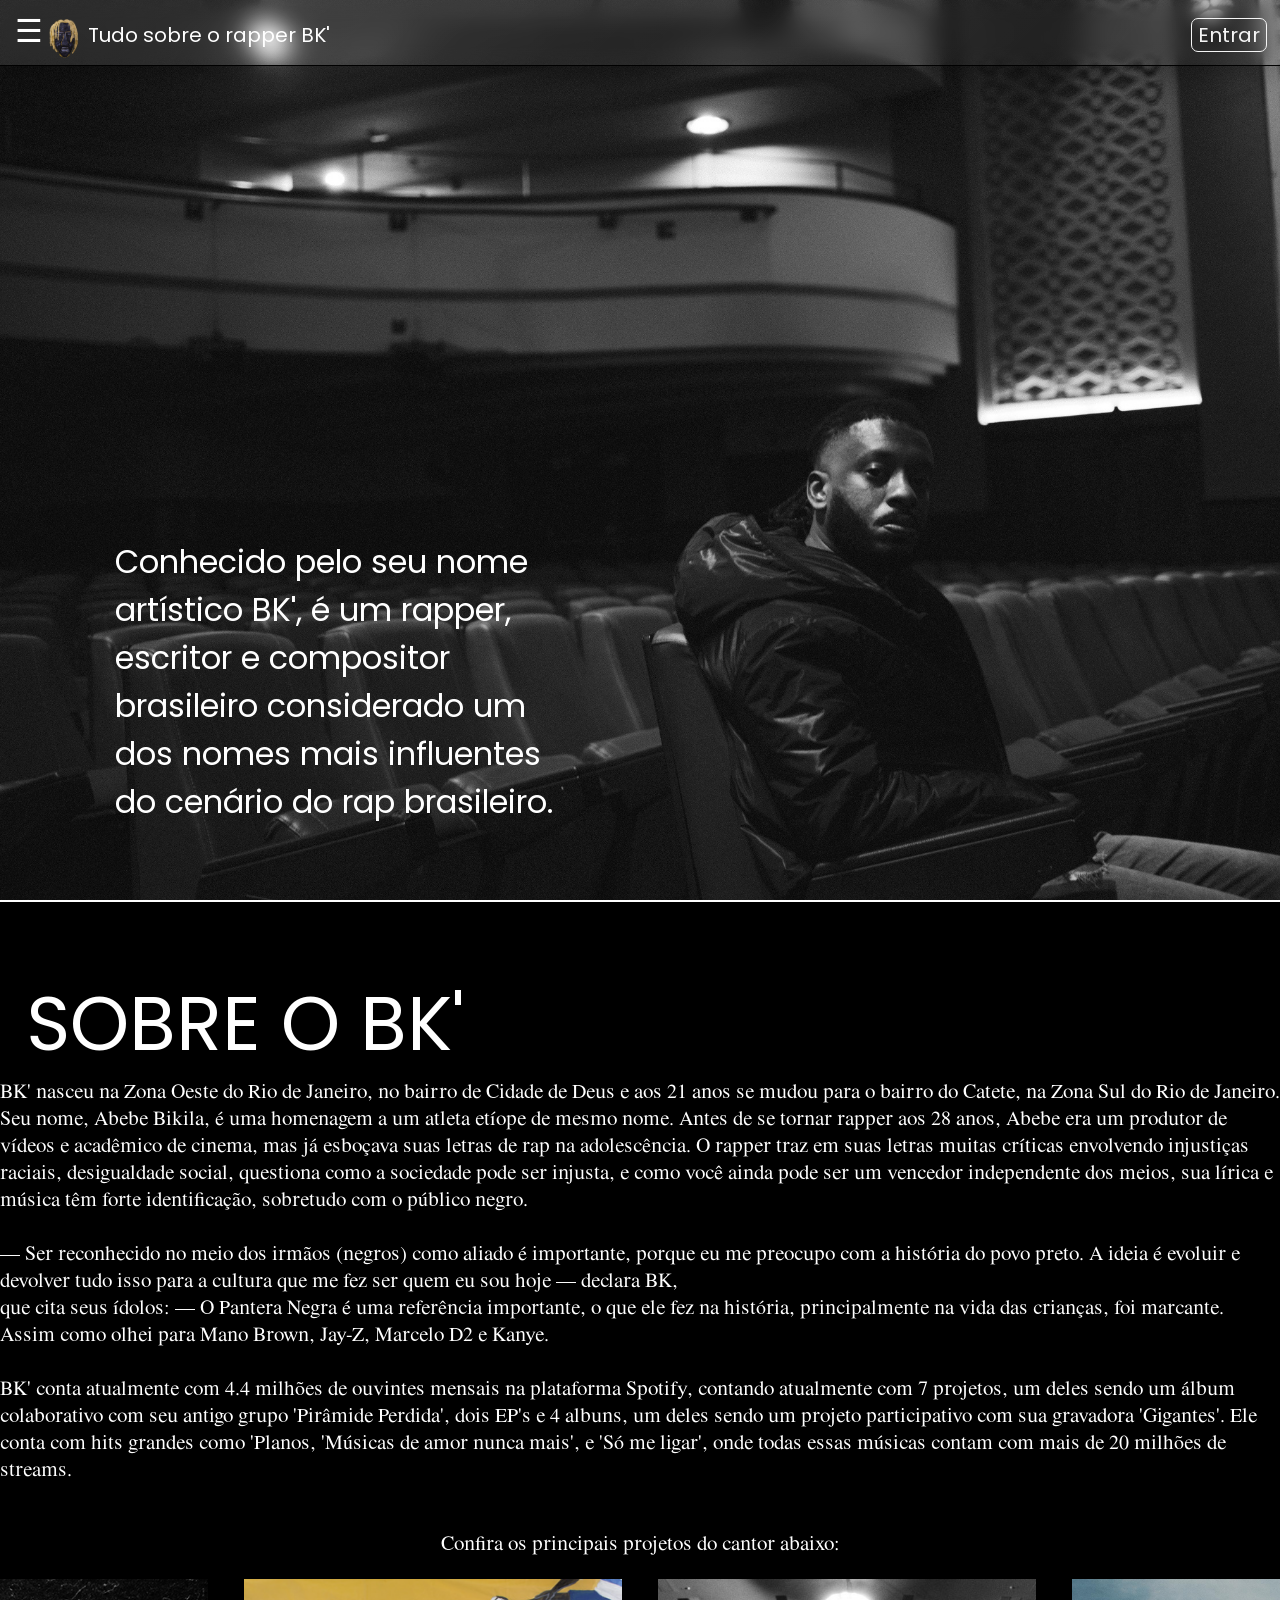
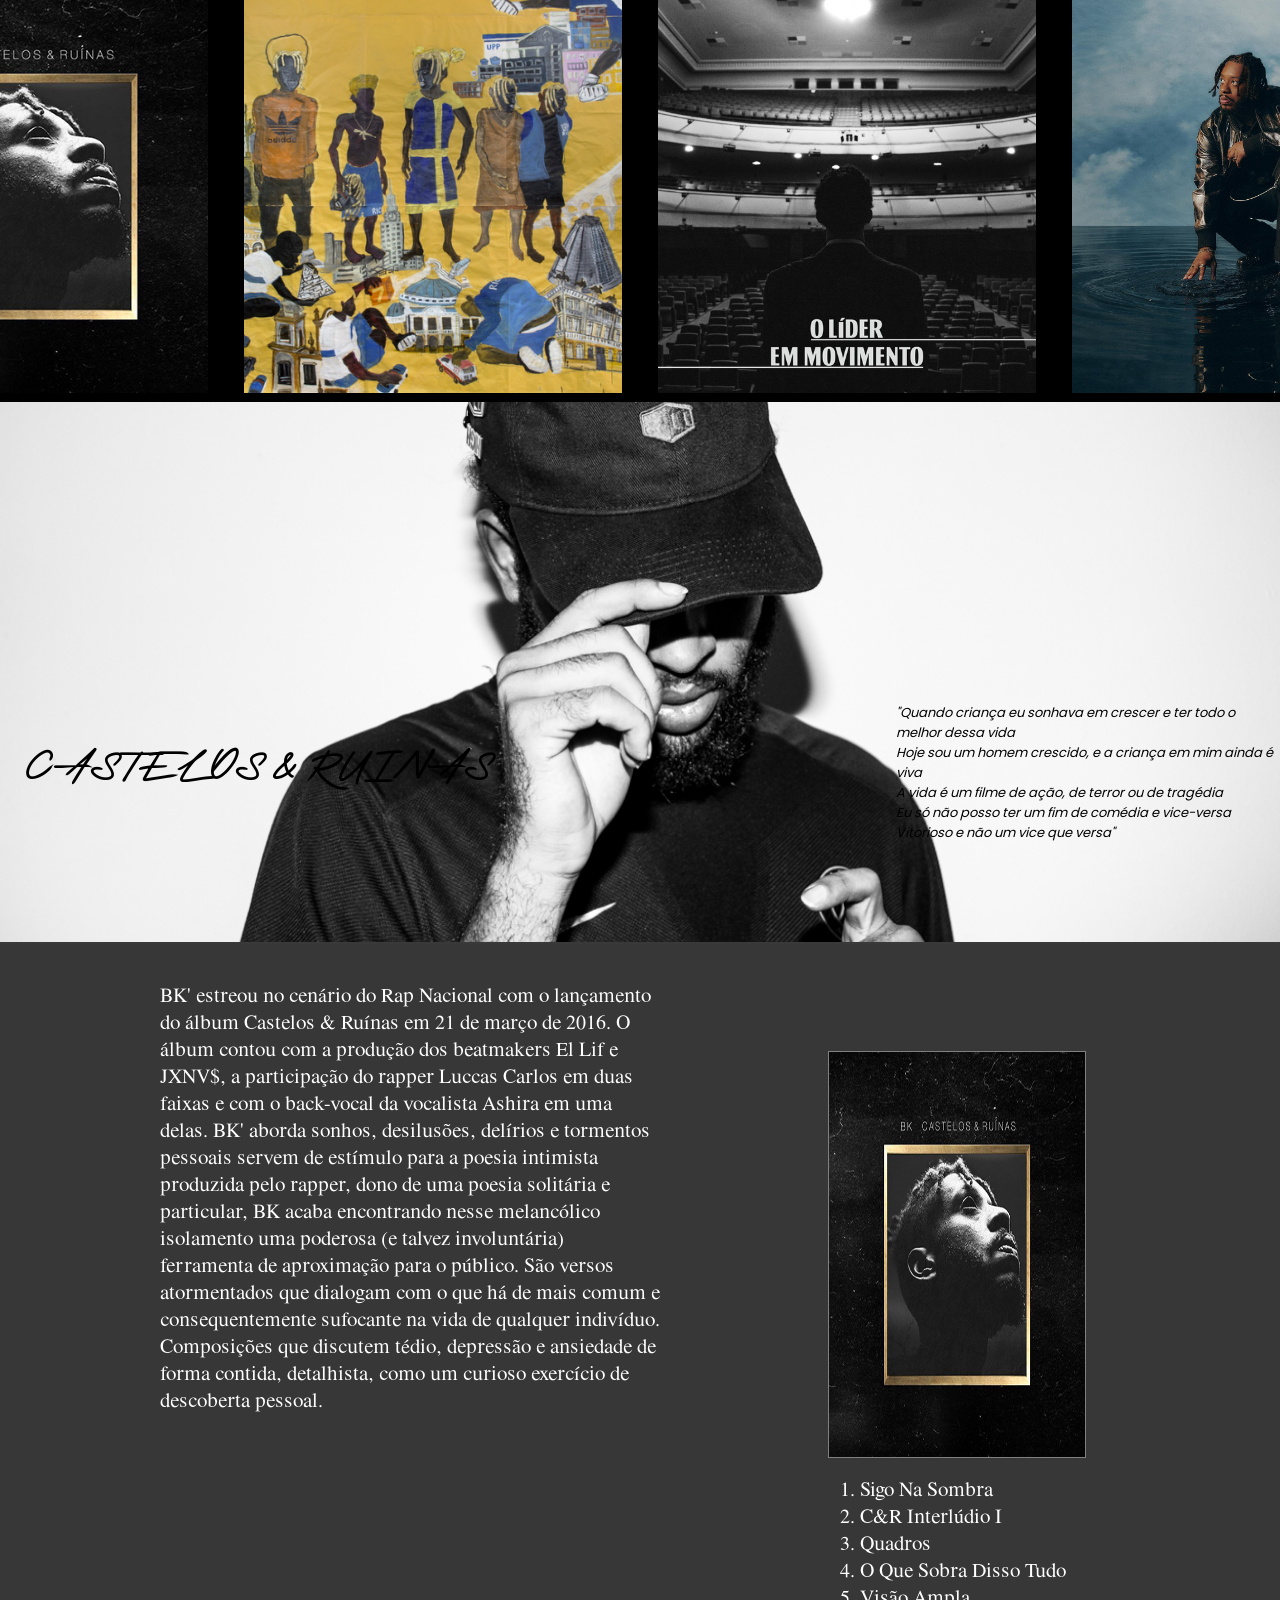
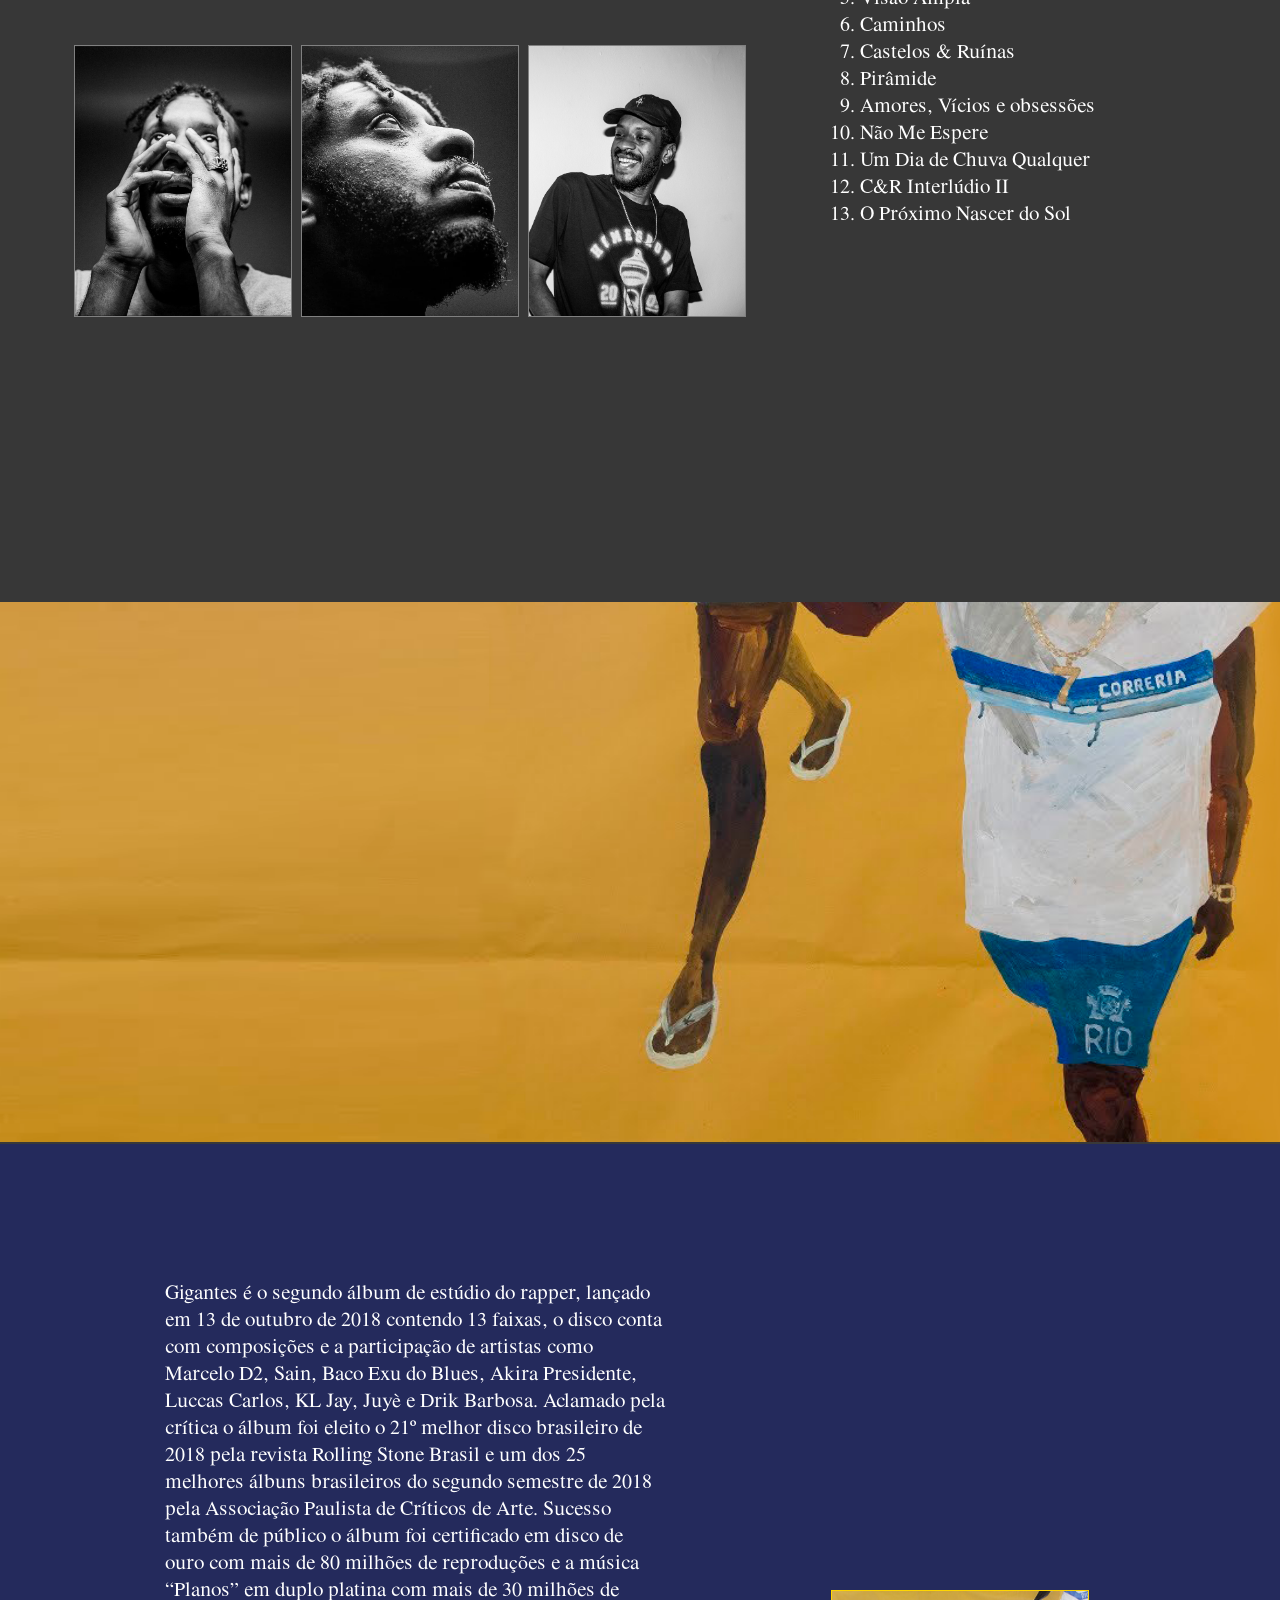
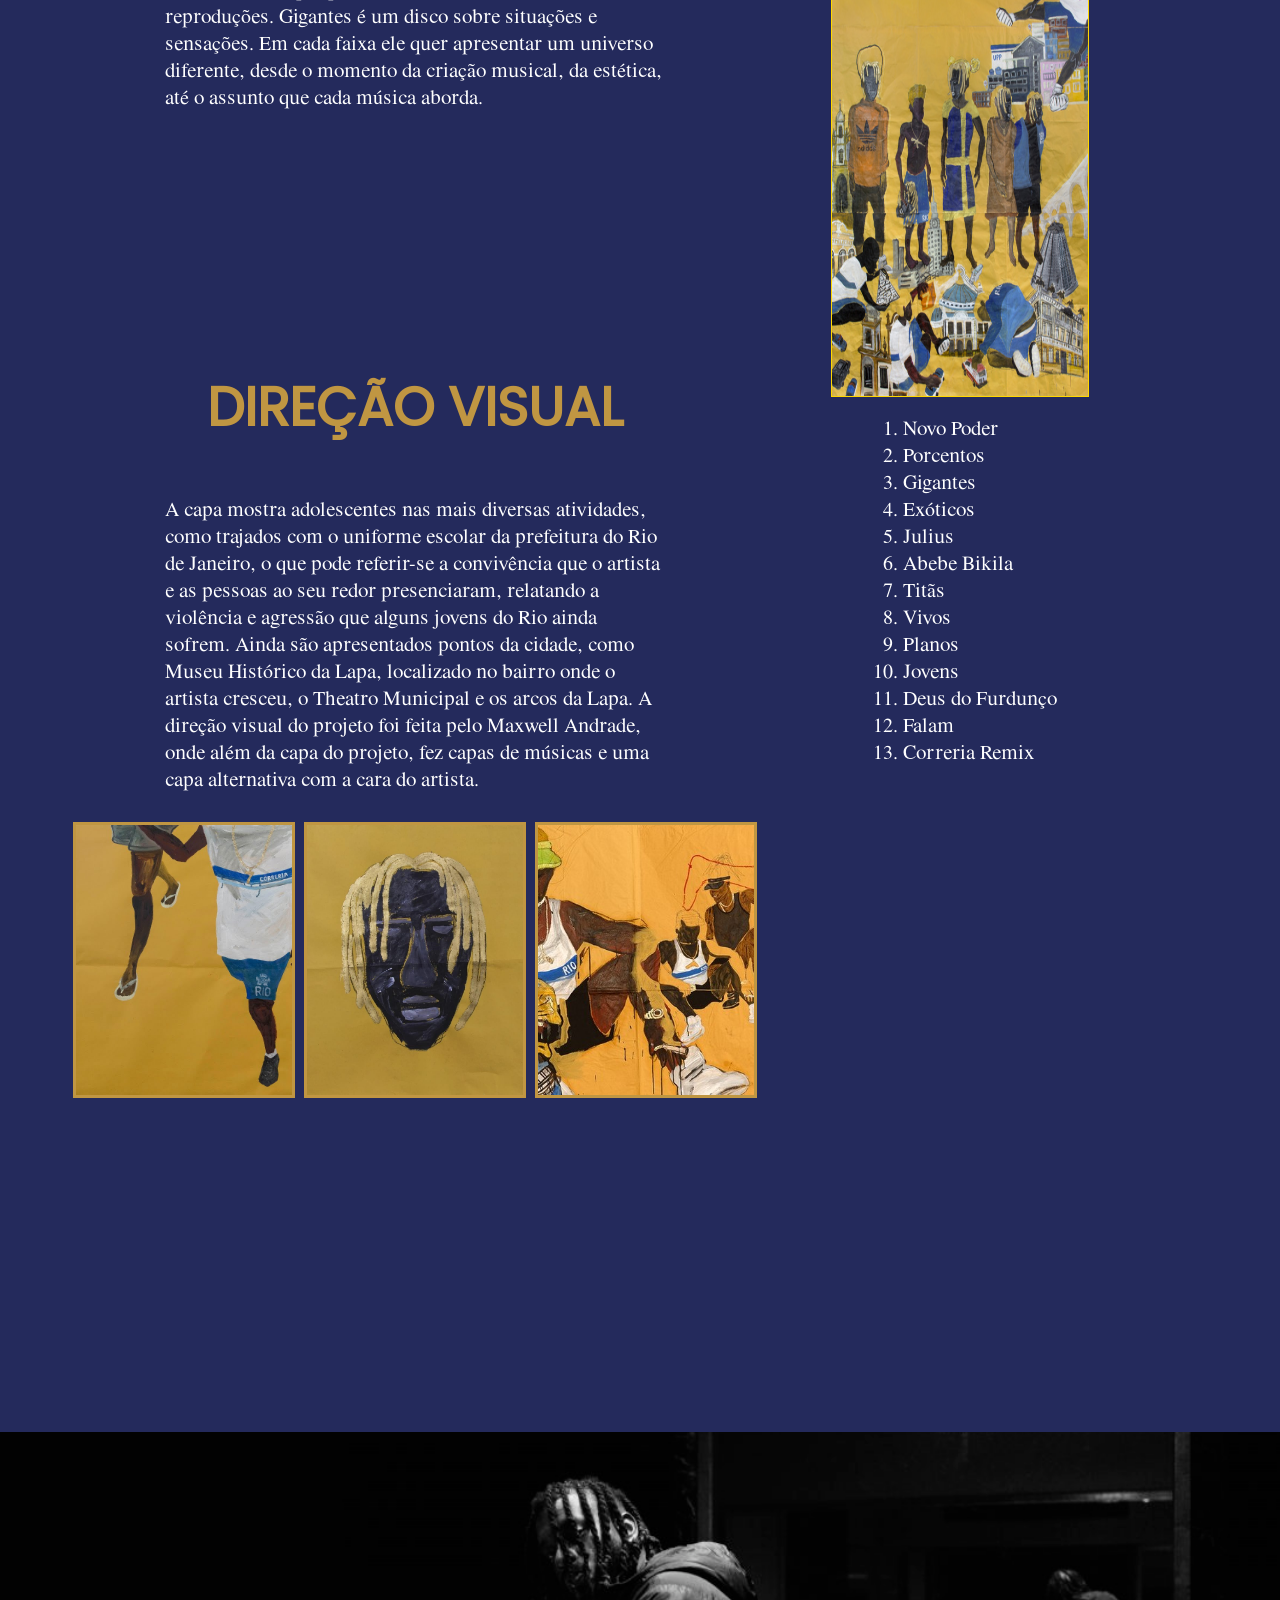
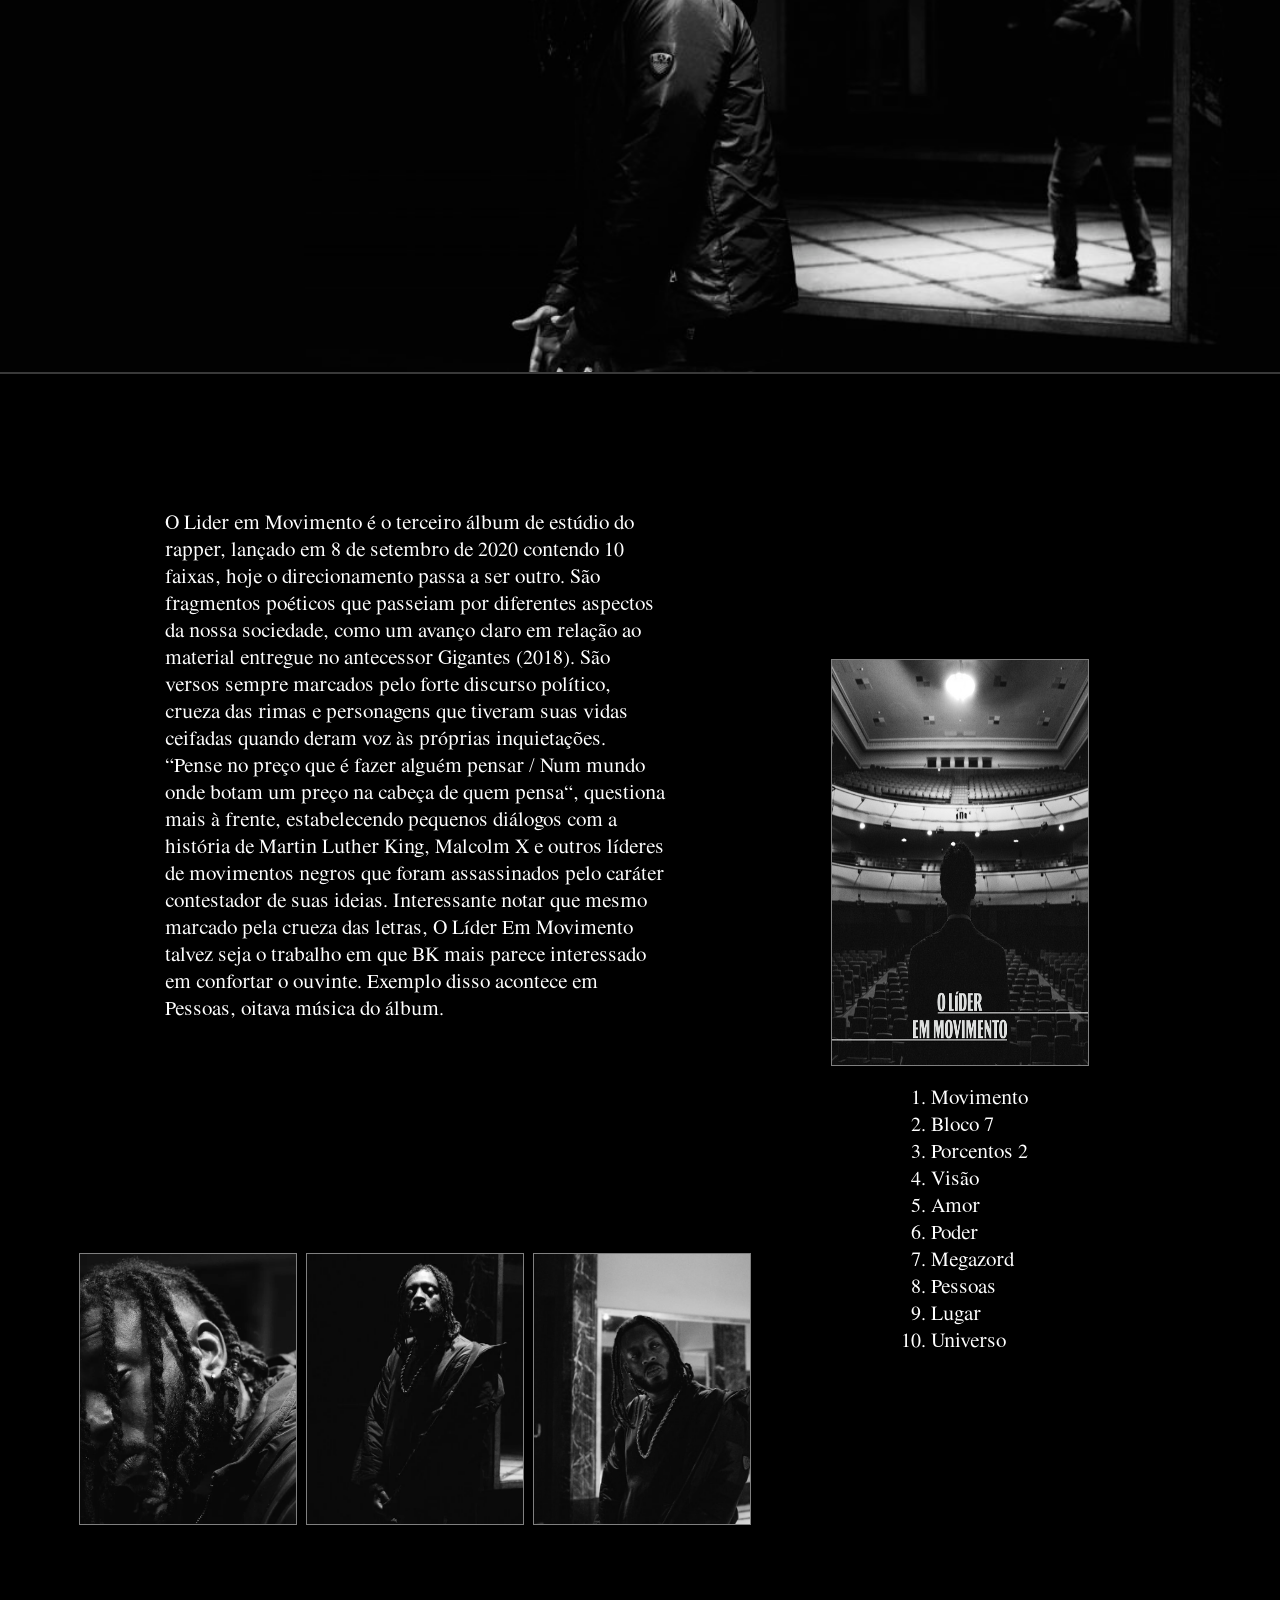
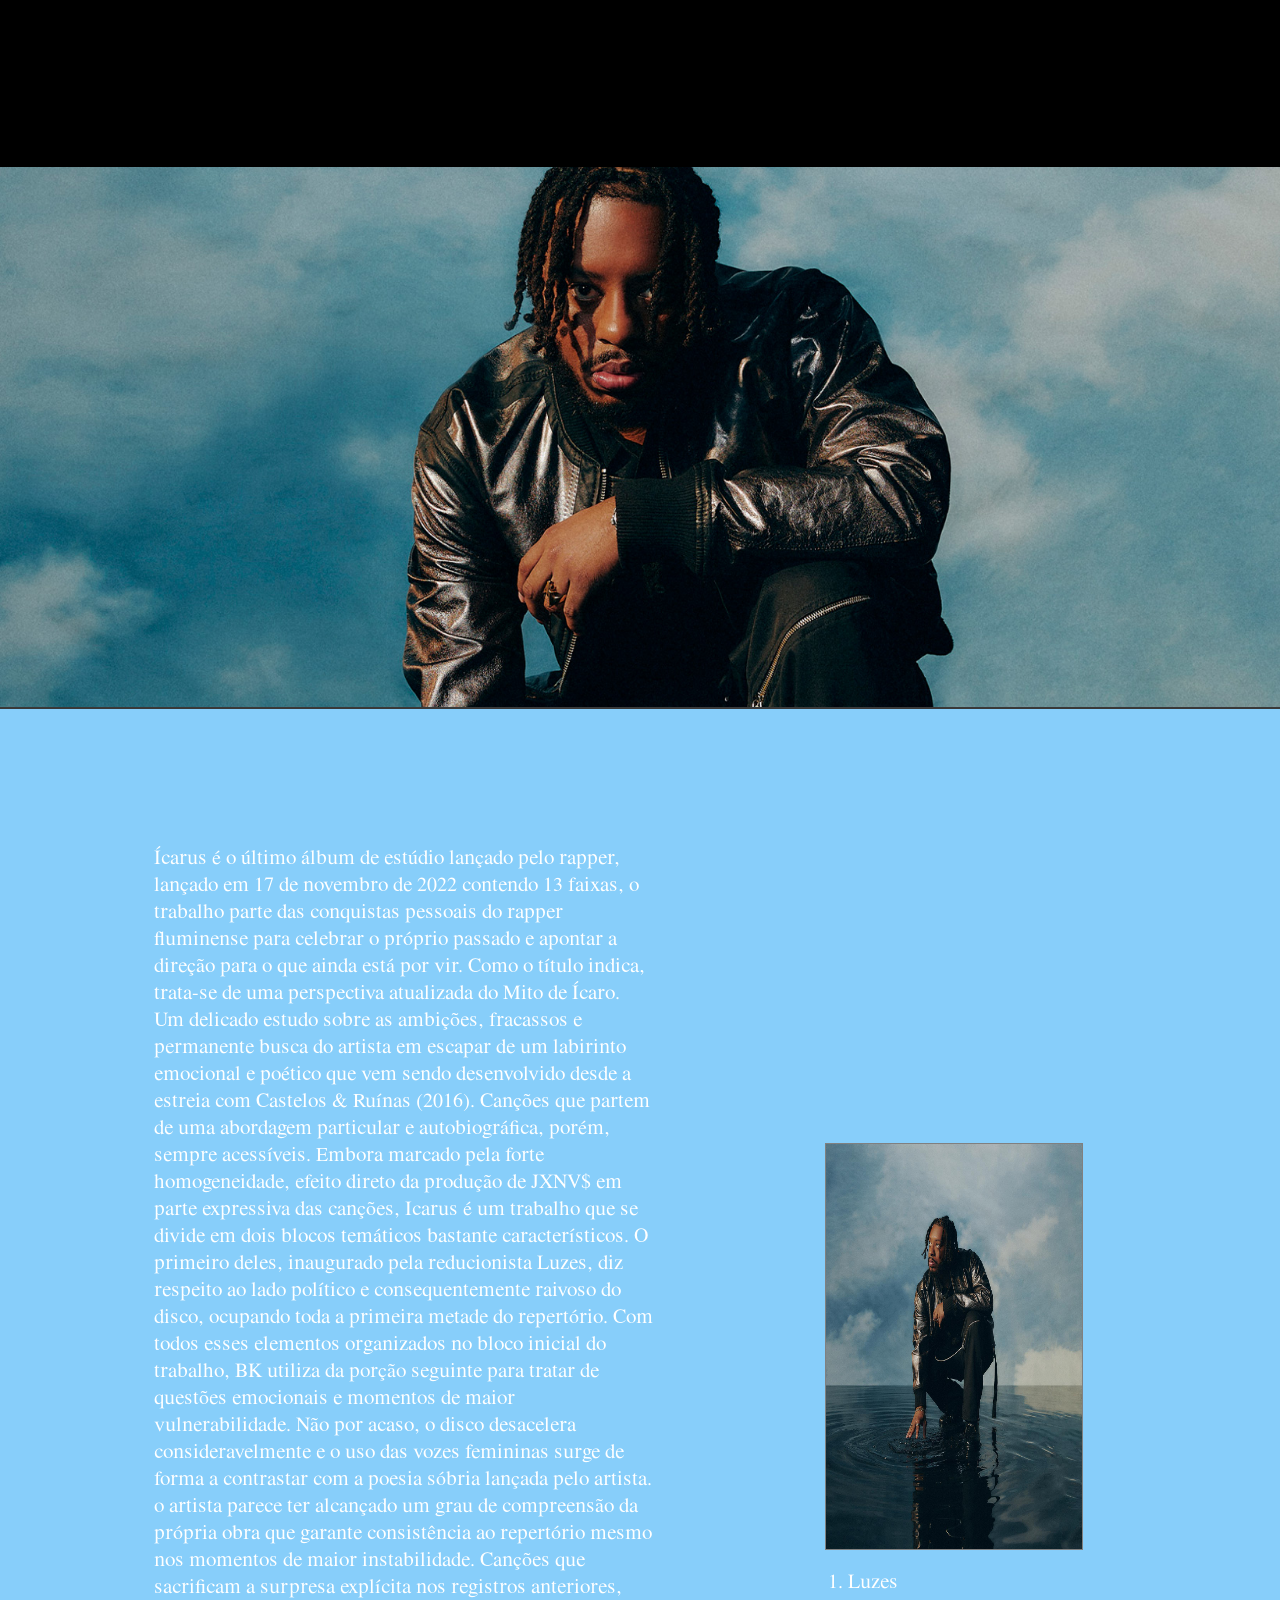
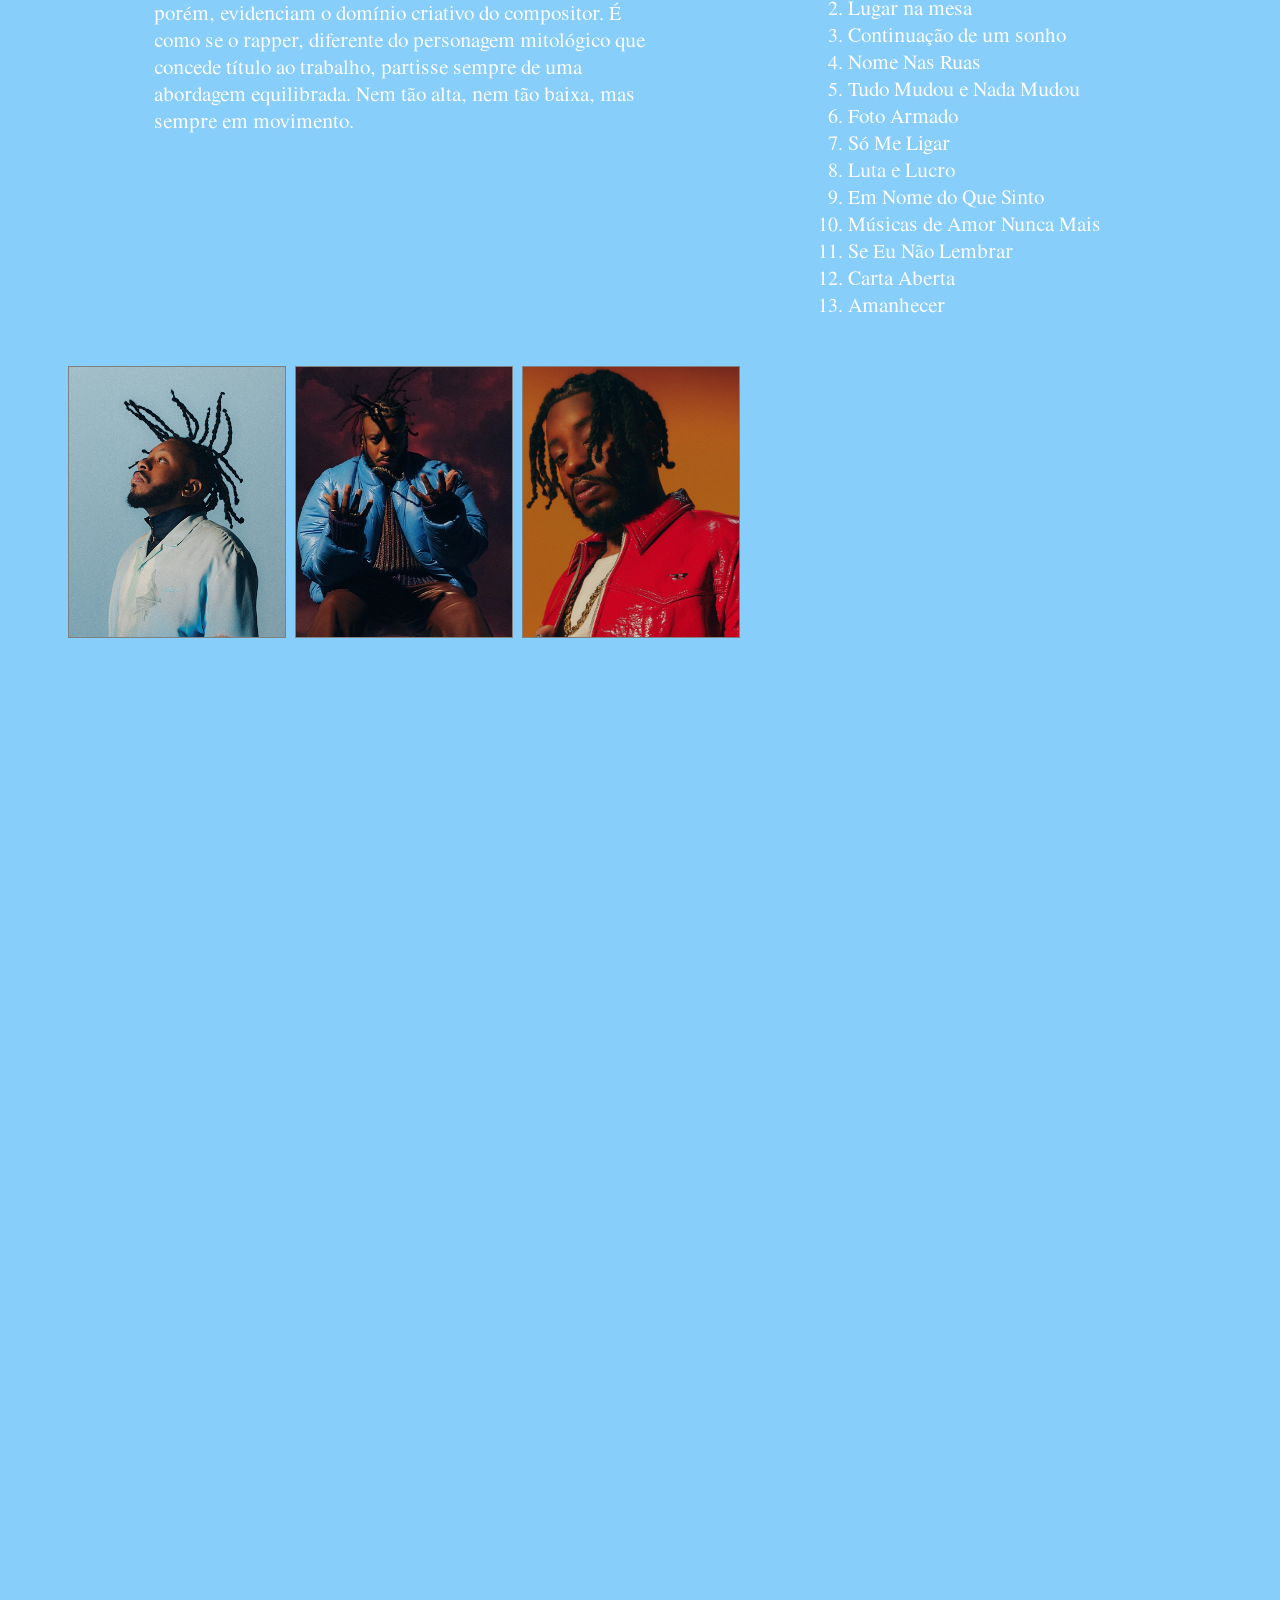
==== commit a67b057c: "Adição de todos os textos, imagens, tracklists sobre cada álbum" ====
--- a/index.html
+++ b/index.html
@@ -112,7 +112,13 @@
           <iframe style="border-radius:12px"
             src="https://open.spotify.com/embed/album/2R3jSaMM1H6qecjhZtlgJH?utm_source=generator" width="100%"
             height="175" frameBorder="0" allowfullscreen=""
-            allow="autoplay; clipboard-write; encrypted-media; fullscreen; picture-in-picture" loading="lazy"></iframe>
+            allow="autoplay; clipboard-write; encrypted-media; fullscreen; picture-in-picture"
+            loading="lazy"></iframe><br>
+          <div id="img-trackcer" data-mouse-down-at="0" data-prev-percentage="0">
+            <img class="image" src="imgs/castelos&ruinas/bk-foto1.jpg" draggable="false">
+            <img class="image" src="imgs/castelos&ruinas/bkface.png" draggable="false">
+            <img class="image" src="imgs/bk-imgs/bkrindo.jpg" draggable="false">
+          </div>
         </div>
 
         <div class="imagem-cer">
@@ -153,6 +159,21 @@
             src="https://open.spotify.com/embed/album/4W2IL1NXpcbsYmGdAjeJGg?utm_source=generator" width="100%"
             height="175" frameBorder="0" allowfullscreen=""
             allow="autoplay; clipboard-write; encrypted-media; fullscreen; picture-in-picture" loading="lazy"></iframe>
+          <p>DIREÇÃO VISUAL</p>
+          <div class="texto-gigantes">A capa mostra adolescentes nas mais diversas atividades, como trajados com o
+            uniforme escolar da prefeitura do
+            Rio de Janeiro, o que pode referir-se a convivência que o artista e as pessoas ao seu redor presenciaram,
+            relatando a violência e agressão que alguns jovens do Rio ainda sofrem. Ainda são apresentados pontos da
+            cidade, como Museu Histórico da Lapa, localizado no bairro onde o artista cresceu, o Theatro Municipal e os
+            arcos da Lapa. A direção visual do projeto foi feita pelo Maxwell Andrade, onde além da capa do projeto, fez
+            capas de músicas e uma capa alternativa com a cara do artista. <br><br>
+            <div id="img-trackgigantes" data-mouse-down-at="0" data-prev-percentage="0">
+              <img class="image" src="imgs/gigantes/correria.jpg" draggable="false">
+              <img class="image" src="imgs/gigantes/98b2976f9f058ca8cafe986e9b898a2d.1000x1000x1.jpg" draggable="false">
+              <img class="image" src="imgs/gigantes/2019-11-26-serie-pardo-e-papel-de-maxwell-alexandre-2-312hwqn.jpg"
+                draggable="false">
+            </div>
+          </div>
         </div>
 
         <div class="imagem-gigantes">
@@ -176,12 +197,125 @@
       </div>
     </div>
 
+
+
+
+
+
+
+
     <div class="olideremovimento" id="olem-ir">
       <img class="olem-banner" src="imgs/olem/banner.png" alt="">
-    </div>
+      <div class="container-olem">
+        <div class="texto-olem">
+          O Lider em Movimento é o terceiro álbum de estúdio do rapper, lançado em 8 de setembro de 2020
+          contendo 10 faixas, hoje o direcionamento passa a ser outro. São fragmentos poéticos que passeiam por
+          diferentes aspectos da nossa sociedade, como um avanço claro em relação ao material entregue no antecessor
+          Gigantes (2018). São versos sempre marcados pelo forte discurso político, crueza das rimas e personagens que
+          tiveram suas vidas ceifadas quando deram voz às próprias inquietações. “Pense no preço que é fazer alguém
+          pensar / Num mundo onde botam um preço na cabeça de quem pensa“, questiona mais à frente, estabelecendo
+          pequenos diálogos com a história de Martin Luther King, Malcolm X e outros líderes de
+          movimentos negros que foram assassinados pelo caráter contestador de suas ideias. Interessante notar que mesmo
+          marcado pela crueza das letras, O Líder Em Movimento talvez seja o trabalho em que BK mais parece interessado
+          em confortar o ouvinte. Exemplo disso acontece em Pessoas, oitava música do álbum.
+          <br><br>
+          <iframe style="border-radius:12px"
+            src="https://open.spotify.com/embed/album/5YcCaIe5wa22O3vZsX0od5?utm_source=generator" width="100%"
+            height="175" frameBorder="0" allowfullscreen=""
+            allow="autoplay; clipboard-write; encrypted-media; fullscreen; picture-in-picture"
+            loading="lazy"></iframe><br>
+          <div id="img-trackolem" data-mouse-down-at="0" data-prev-percentage="0">
+            <img class="image" src="imgs/olem/bkfoto.png" draggable="false">
+            <img class="image" src="imgs/olem/bkfoto1.png" draggable="false">
+            <img class="image" src="imgs/olem/bkfoto3.jpg" draggable="false">
+          </div>
+        </div>
+
+        <div class="imagem-olem">
+          <img class="capa-olem" src="imgs/olem/lideremmovimento.jpeg">
+          <ol>
+            <li>Movimento</li>
+            <li>Bloco 7</li>
+            <li>Porcentos 2</li>
+            <li>Visão</li>
+            <li>Amor</li>
+            <li>Poder</li>
+            <li>Megazord</li>
+            <li>Pessoas</li>
+            <li>Lugar</li>
+            <li>Universo</li>
+          </ol>
+        </div>
+      </div>
+    </div>
+
+
+
+
+
+
+
+
+
+
+
+
+
+
 
     <div class="icarus" id="icarus-ir">
       <img class="icarus-banner" src="imgs/icarus/bkicarusreto.jpg" alt="BK' no ensaio de foto do albúm 'Icarus'">
+      <div class="container-icarus">
+        <div class="texto-icarus">
+          Ícarus é o último álbum de estúdio lançado pelo rapper, lançado em 17 de novembro de 2022
+          contendo 13 faixas, o trabalho parte das conquistas pessoais do rapper fluminense para celebrar o próprio
+          passado e apontar a direção para o que ainda está por vir. Como o título indica, trata-se de uma perspectiva
+          atualizada do Mito de Ícaro. Um delicado estudo sobre as ambições, fracassos e permanente busca do artista em
+          escapar de um labirinto emocional e poético que vem sendo desenvolvido desde a estreia com Castelos & Ruínas
+          (2016). Canções que partem de uma abordagem particular e autobiográfica, porém, sempre acessíveis. Embora
+          marcado pela forte homogeneidade, efeito direto da produção de JXNV$ em parte expressiva das canções, Icarus é
+          um trabalho que se divide em dois blocos temáticos bastante característicos. O primeiro deles, inaugurado pela
+          reducionista Luzes, diz respeito ao lado político e consequentemente raivoso do disco, ocupando toda a
+          primeira metade do repertório. Com todos esses elementos organizados no bloco inicial do trabalho, BK utiliza
+          da porção seguinte para tratar de questões emocionais e momentos de maior vulnerabilidade. Não por acaso, o
+          disco desacelera consideravelmente e o uso das vozes femininas surge de forma a contrastar com a poesia sóbria
+          lançada pelo artista. o artista parece ter alcançado um grau de compreensão da própria obra que garante
+          consistência ao repertório mesmo nos momentos de maior instabilidade. Canções que sacrificam a surpresa
+          explícita nos registros anteriores, porém, evidenciam o domínio criativo do compositor. É como se o rapper,
+          diferente do personagem mitológico que concede título ao trabalho, partisse sempre de uma abordagem
+          equilibrada. Nem tão alta, nem tão baixa, mas sempre em movimento.
+          <br><br>
+          <iframe style="border-radius:12px"
+            src="https://open.spotify.com/embed/album/4YxPiDQY2qbVb0tJHEhAxS?utm_source=generator" width="100%"
+            height="175" frameBorder="0" allowfullscreen=""
+            allow="autoplay; clipboard-write; encrypted-media; fullscreen; picture-in-picture"
+            loading="lazy"></iframe><br>
+          <div id="img-trackicarus" data-mouse-down-at="0" data-prev-percentage="0">
+            <img class="image" src="imgs/icarus/bkfoto4.png" draggable="false">
+            <img class="image" src="imgs/icarus/bkfoto5.png" draggable="false">
+            <img class="image" src="imgs/icarus/bkfoto1.png" draggable="false">
+          </div>
+        </div>
+
+        <div class="imagem-icarus">
+          <img class="capa-icarus" src="imgs/icarus/icarus.jpeg">
+          <ol>
+            <li>Luzes</li>
+            <li>Lugar na mesa</li>
+            <li>Continuação de um sonho</li>
+            <li>Nome Nas Ruas</li>
+            <li>Tudo Mudou e Nada Mudou</li>
+            <li>Foto Armado</li>
+            <li>Só Me Ligar</li>
+            <li>Luta e Lucro</li>
+            <li>Em Nome do Que Sinto</li>
+            <li>Músicas de Amor Nunca Mais</li>
+            <li>Se Eu Não Lembrar</li>
+            <li>Carta Aberta</li>
+            <li>Amanhecer</li>
+          </ol>
+        </div>
+      </div>
     </div>
   </div>
 </body>
--- a/css/styleHP.css
+++ b/css/styleHP.css
@@ -265,8 +265,8 @@
 /* CASTELOS & RUÍNAS */
 
 .casteloseruinas {
-  background-color: black;
-  height: 185vh;
+  background-color: #373737;
+  height: 200vh;
 }
 
 .casteloseruinas .bk-bloco {
@@ -285,6 +285,7 @@
   color: black;
   margin-top: -16%;
   position: relative;
+  font-weight: 1000;
 }
 
 .casteloseruinas p {
@@ -298,7 +299,7 @@
   position: relative;
 }
 
-.container-cer{
+.container-cer {
   display: flex;
   flex-direction: row;
   justify-content: space-evenly;
@@ -312,7 +313,7 @@
   bottom: 100px;
 }
 
-.imagem-cer{
+.imagem-cer {
   display: flex;
   flex-direction: column;
   justify-content: center;
@@ -330,13 +331,27 @@
   align-items: center;
   width: 500px;
   padding-top: 10%;
+}
+
+#img-trackcer .image {
+  width: 24vmin;
+  height: 30vmin;
+  object-fit: cover;
+  object-position: center;
+  border: 1px solid grey;
+}
+
+.texto-cer #img-trackcer {
+  display: flex;
+  gap: 1vmin;
+  justify-content: center;
 }
 
 
 /* GIGANTES */
 .gigantes {
   background-color: #242a5c;
-  height: 185vh;
+  height: 270vh;
 }
 
 .gigantes .correria-banner {
@@ -347,7 +362,7 @@
   border-bottom: 2px solid #393939;
 }
 
-.container-gigantes{
+.container-gigantes {
   display: flex;
   flex-direction: row;
   justify-content: space-evenly;
@@ -361,7 +376,7 @@
   bottom: 100px;
 }
 
-.imagem-gigantes{
+.imagem-gigantes {
   display: flex;
   flex-direction: column;
   justify-content: center;
@@ -381,11 +396,33 @@
   padding-top: 10%;
 }
 
+.texto-gigantes p {
+  font-family: 'Poppins';
+  font-size: 53px;
+  color: #c09642;
+  font-weight: 800;
+  margin-bottom: 0;
+}
+
+#img-trackgigantes .image {
+  width: 24vmin;
+  height: 30vmin;
+  object-fit: cover;
+  object-position: center;
+  border: 3px solid #c09642;
+}
+
+.texto-gigantes #img-trackgigantes {
+  display: flex;
+  gap: 1vmin;
+  justify-content: center;
+}
+
 
 /*O LÍDER EM MOVIMENTO*/
-.olideremovimento{
-  background-color: grey;
-  height: 100vh;
+.olideremovimento {
+  background-color: black;
+  height: 215vh;
 }
 
 .olideremovimento .olem-banner {
@@ -396,16 +433,112 @@
   border-bottom: 2px solid #393939;
 }
 
+.container-olem {
+  display: flex;
+  flex-direction: row;
+  justify-content: space-evenly;
+  align-items: center;
+}
+
+.capa-olem {
+  height: 45vh;
+  width: 20vw;
+  border: 1px solid grey;
+  bottom: 100px;
+}
+
+.imagem-olem {
+  display: flex;
+  flex-direction: column;
+  justify-content: center;
+  align-items: center;
+  margin-top: 10%;
+  margin-right: 2%;
+}
+
+.texto-olem {
+  font-size: 20px;
+  font-family: 'timesnewerroman';
+  display: flex;
+  flex-direction: column;
+  justify-content: center;
+  align-items: center;
+  width: 500px;
+  padding-top: 10%;
+}
+
+#img-trackolem .image {
+  width: 24vmin;
+  height: 30vmin;
+  object-fit: cover;
+  object-position: center;
+  border: 1px solid grey;
+}
+
+.texto-olem #img-trackolem {
+  display: flex;
+  gap: 1vmin;
+  justify-content: center;
+}
+
 /*ICARUS*/
-.icarus{
+.icarus {
   background-color: lightskyblue;
-  height: 100vh;
-}
-
-.icarus .icarus-banner{
+  height: 350vh;
+}
+
+.icarus .icarus-banner {
   padding: 0%;
   width: 100%;
   height: 60vh;
   object-fit: cover;
   border-bottom: 2px solid #393939;
 }
+
+.container-icarus {
+  display: flex;
+  flex-direction: row;
+  justify-content: space-evenly;
+  align-items: center;
+}
+
+.capa-icarus {
+  height: 45vh;
+  width: 20vw;
+  border: 1px solid grey;
+  bottom: 100px;
+}
+
+.imagem-icarus {
+  display: flex;
+  flex-direction: column;
+  justify-content: center;
+  align-items: center;
+  margin-top: 10%;
+  margin-right: 2%;
+}
+
+.texto-icarus {
+  font-size: 20px;
+  font-family: 'timesnewerroman';
+  display: flex;
+  flex-direction: column;
+  justify-content: center;
+  align-items: center;
+  width: 500px;
+  padding-top: 10%;
+}
+
+#img-trackicarus .image {
+  width: 24vmin;
+  height: 30vmin;
+  object-fit: cover;
+  object-position: center;
+  border: 1px solid grey;
+}
+
+.texto-icarus #img-trackicarus {
+  display: flex;
+  gap: 1vmin;
+  justify-content: center;
+}
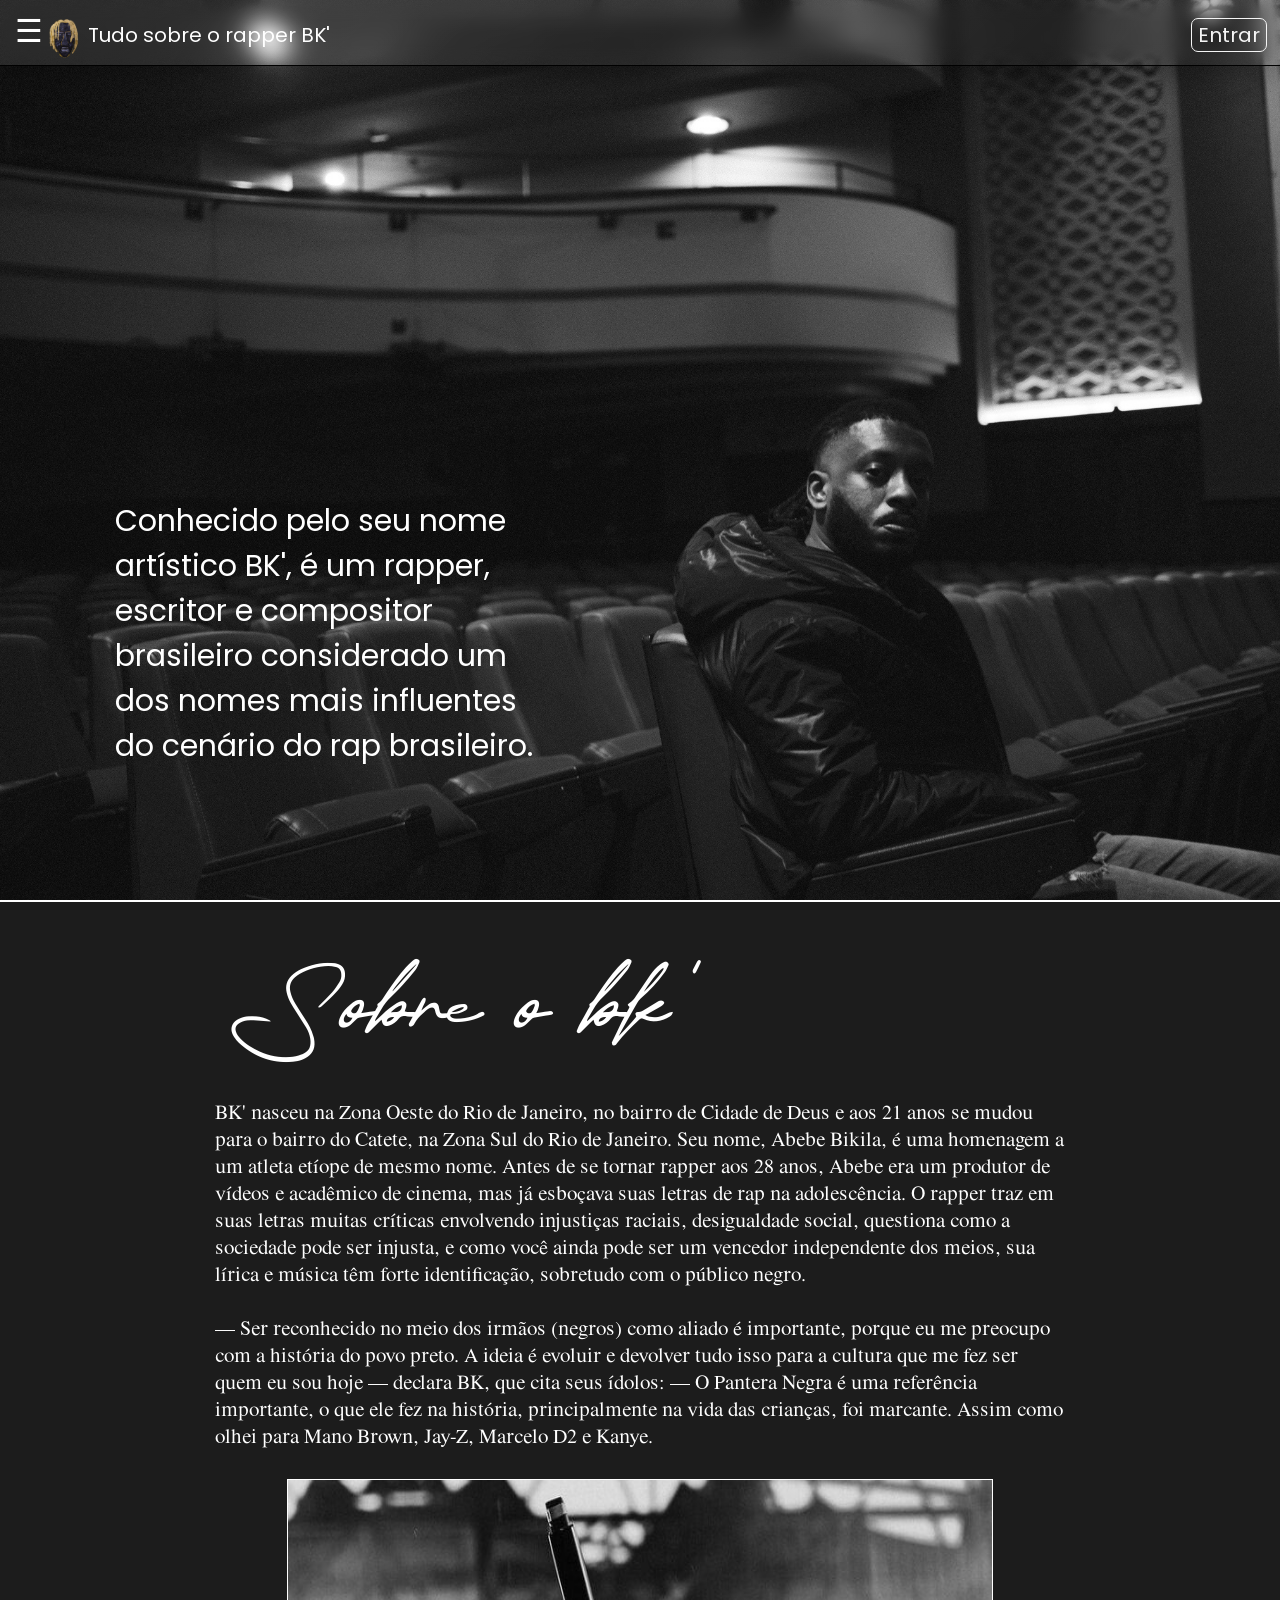
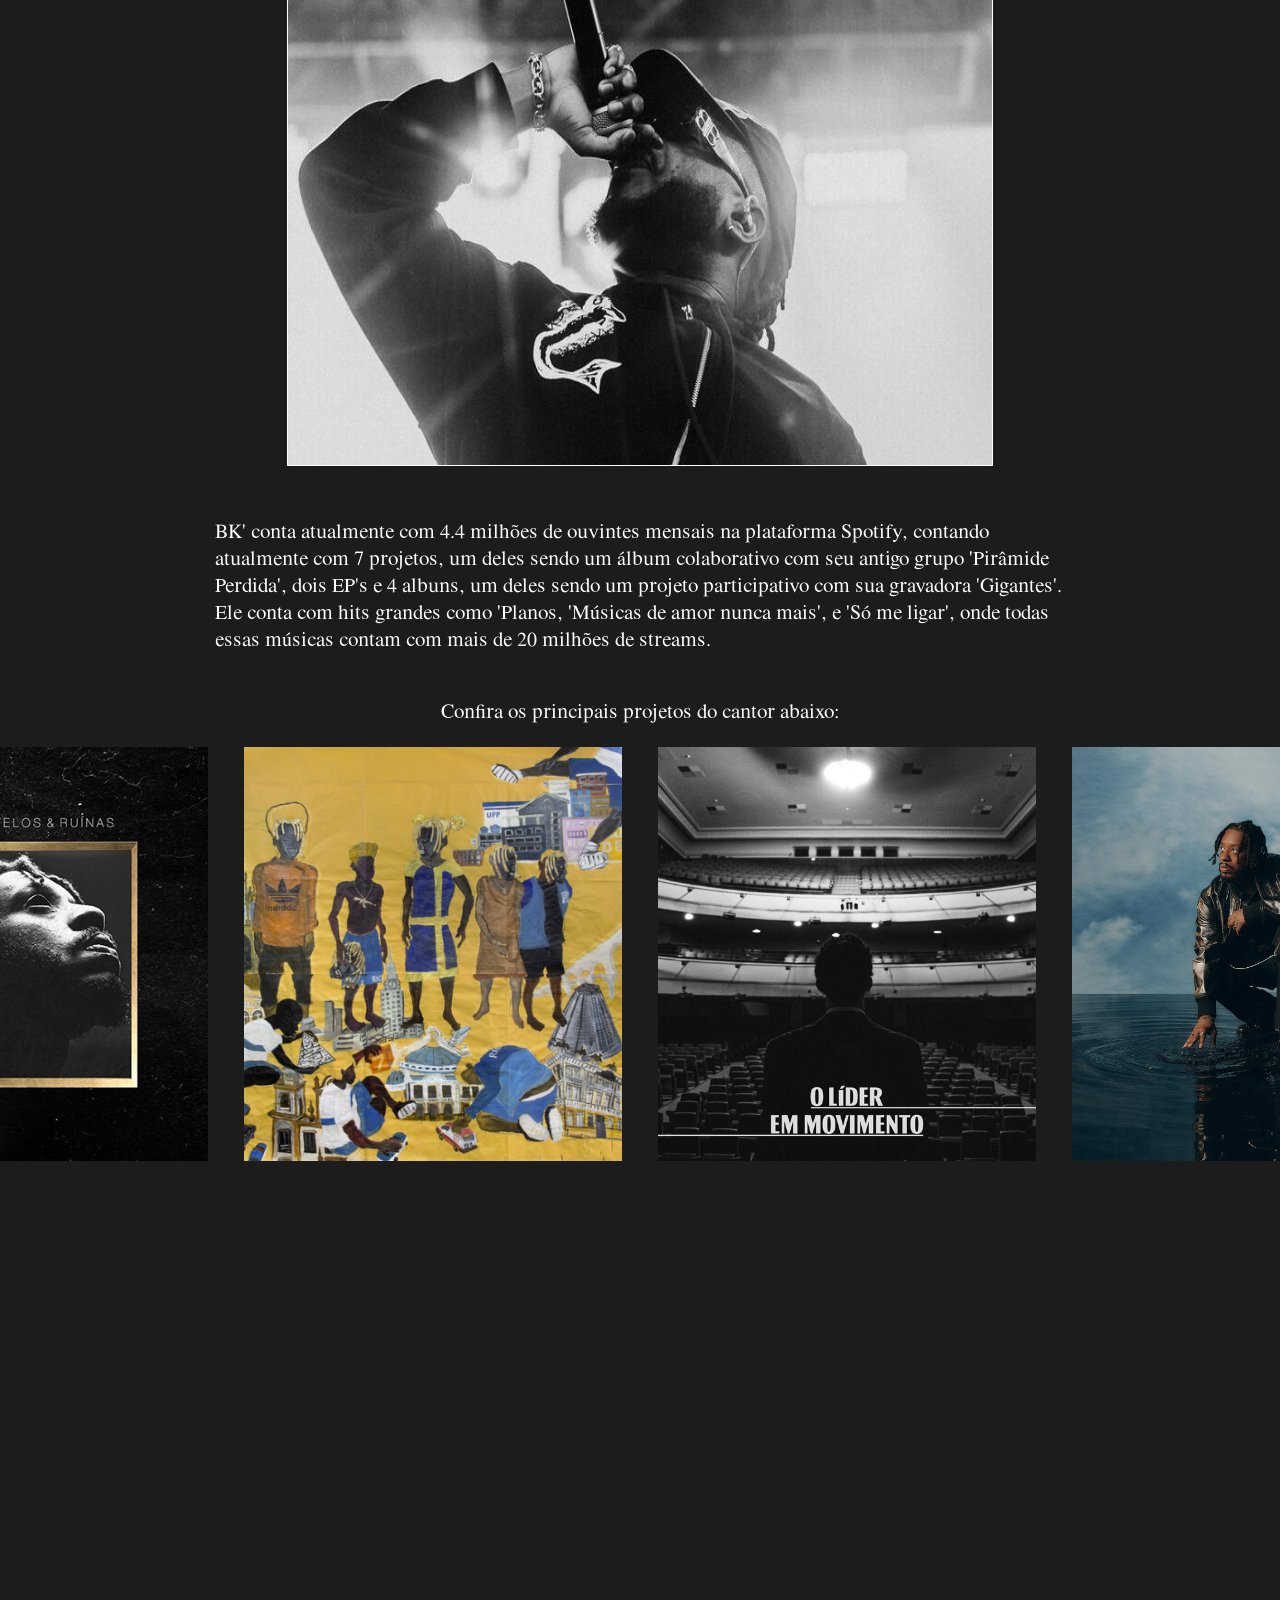
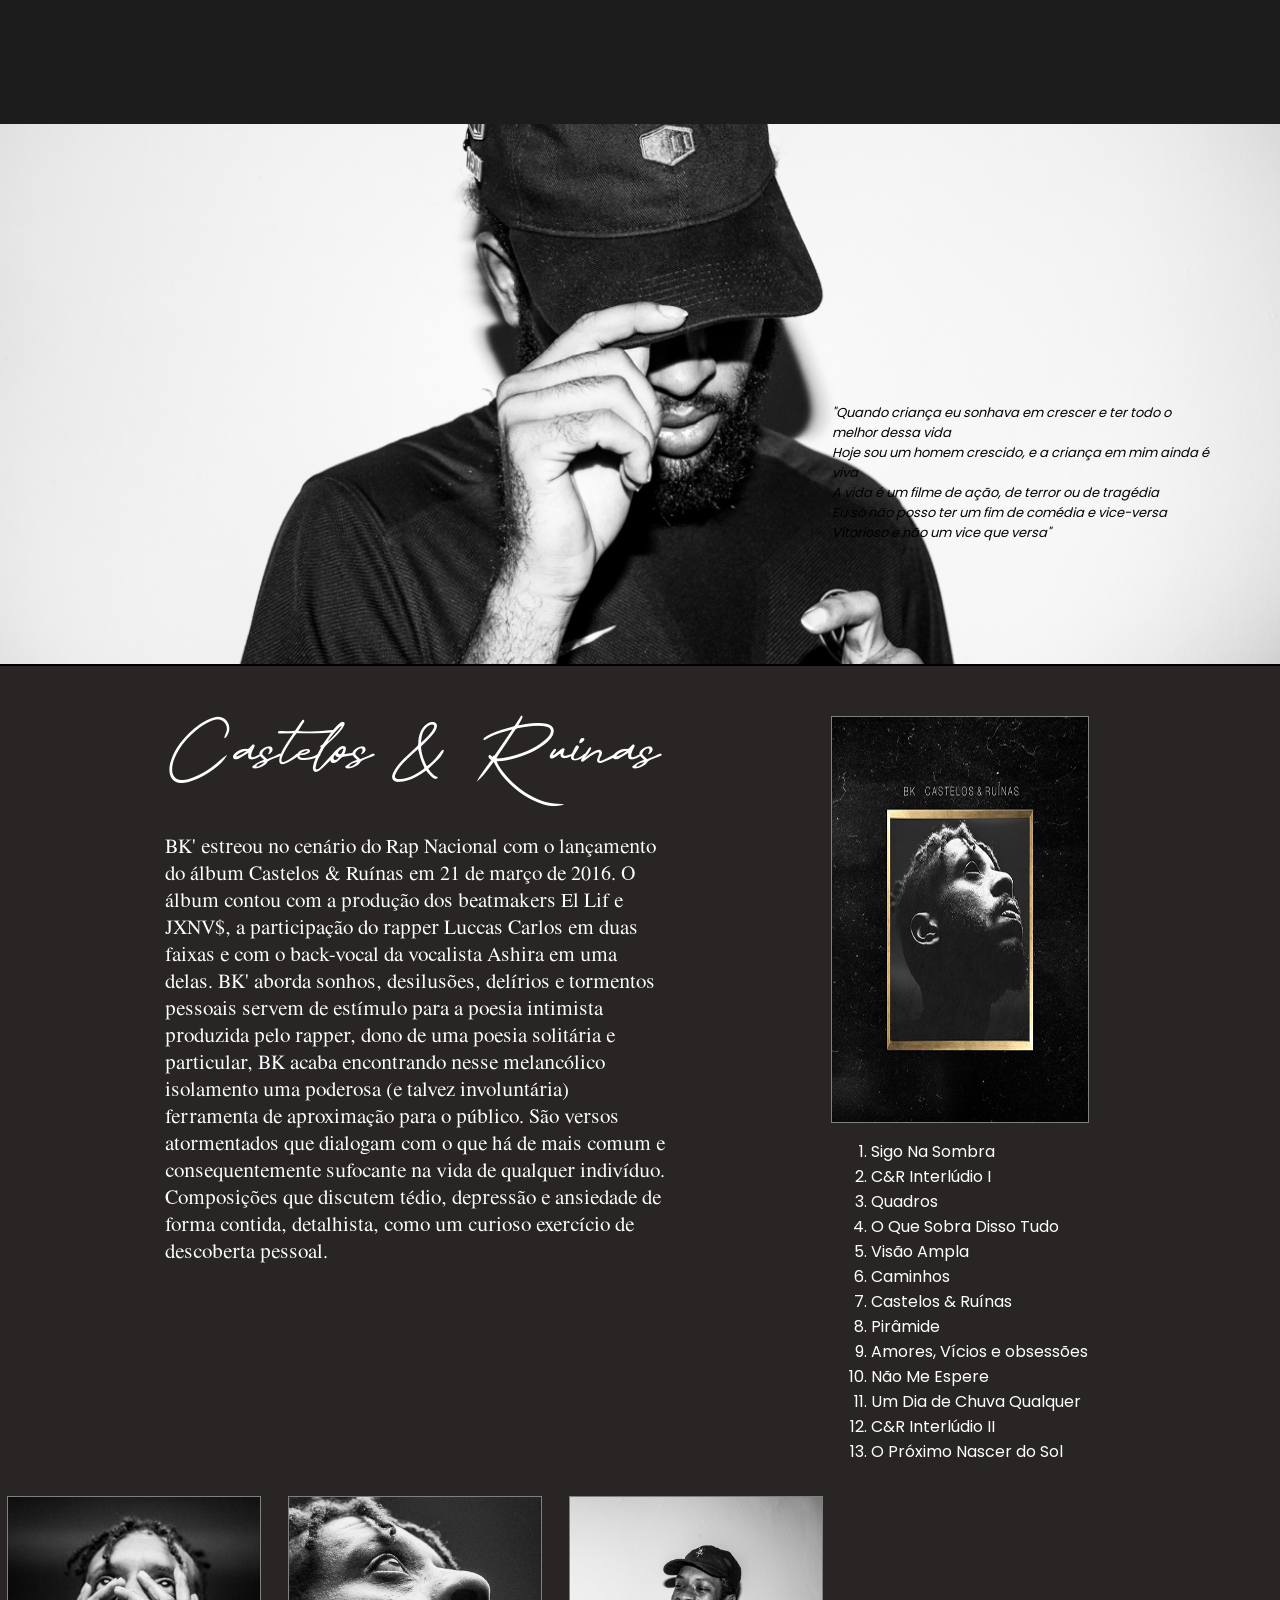
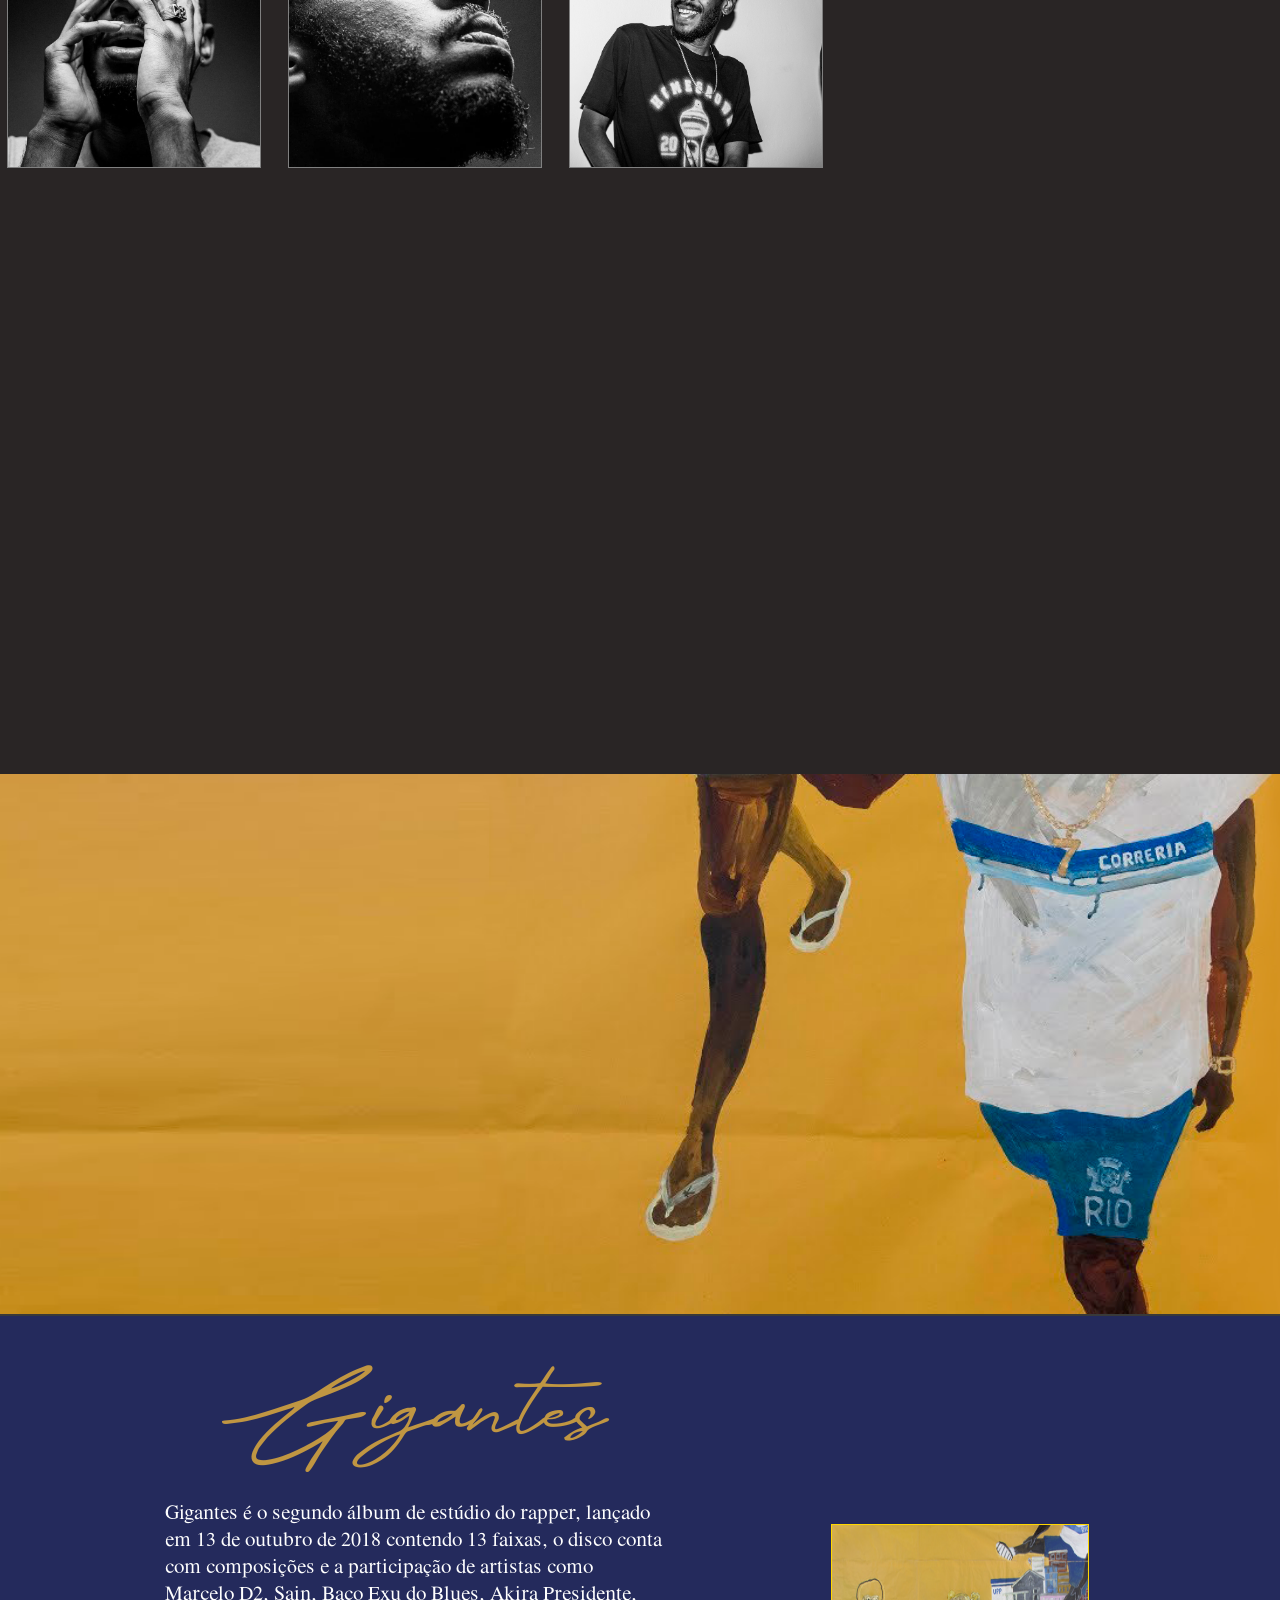
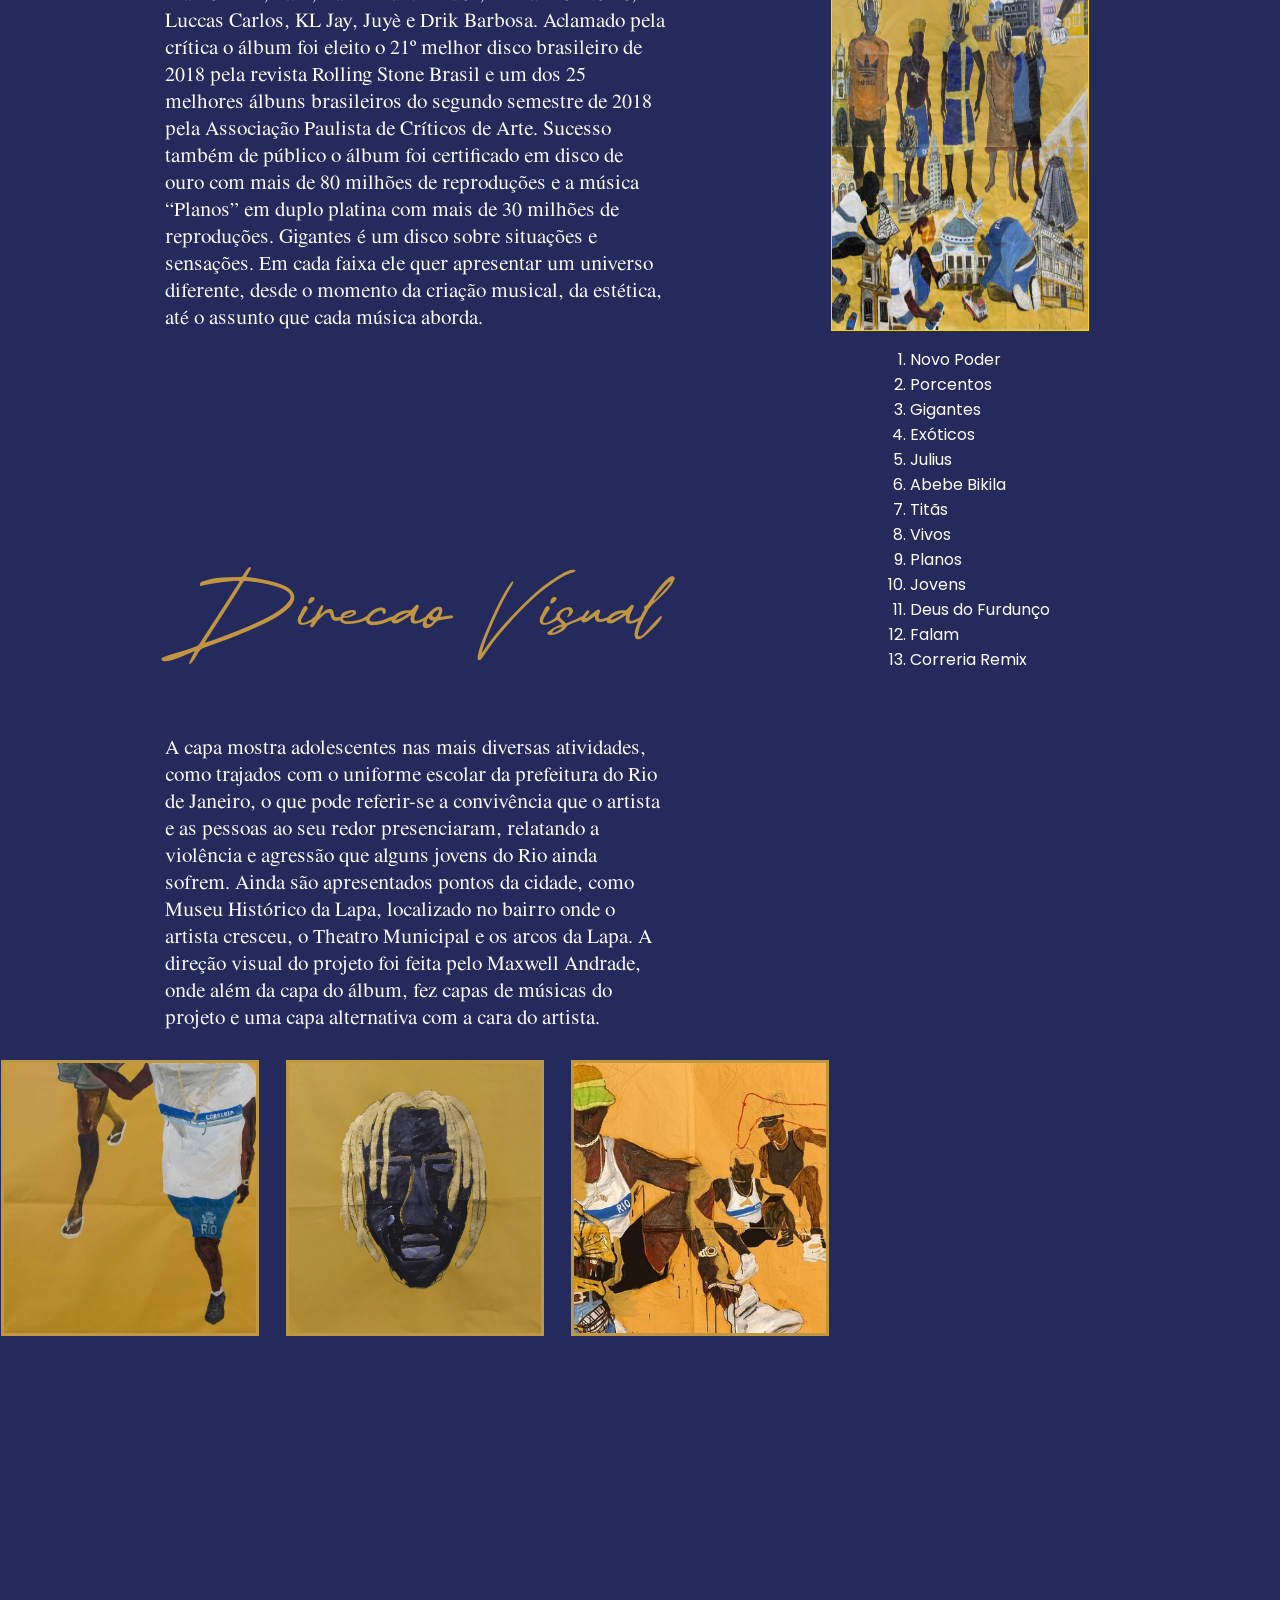
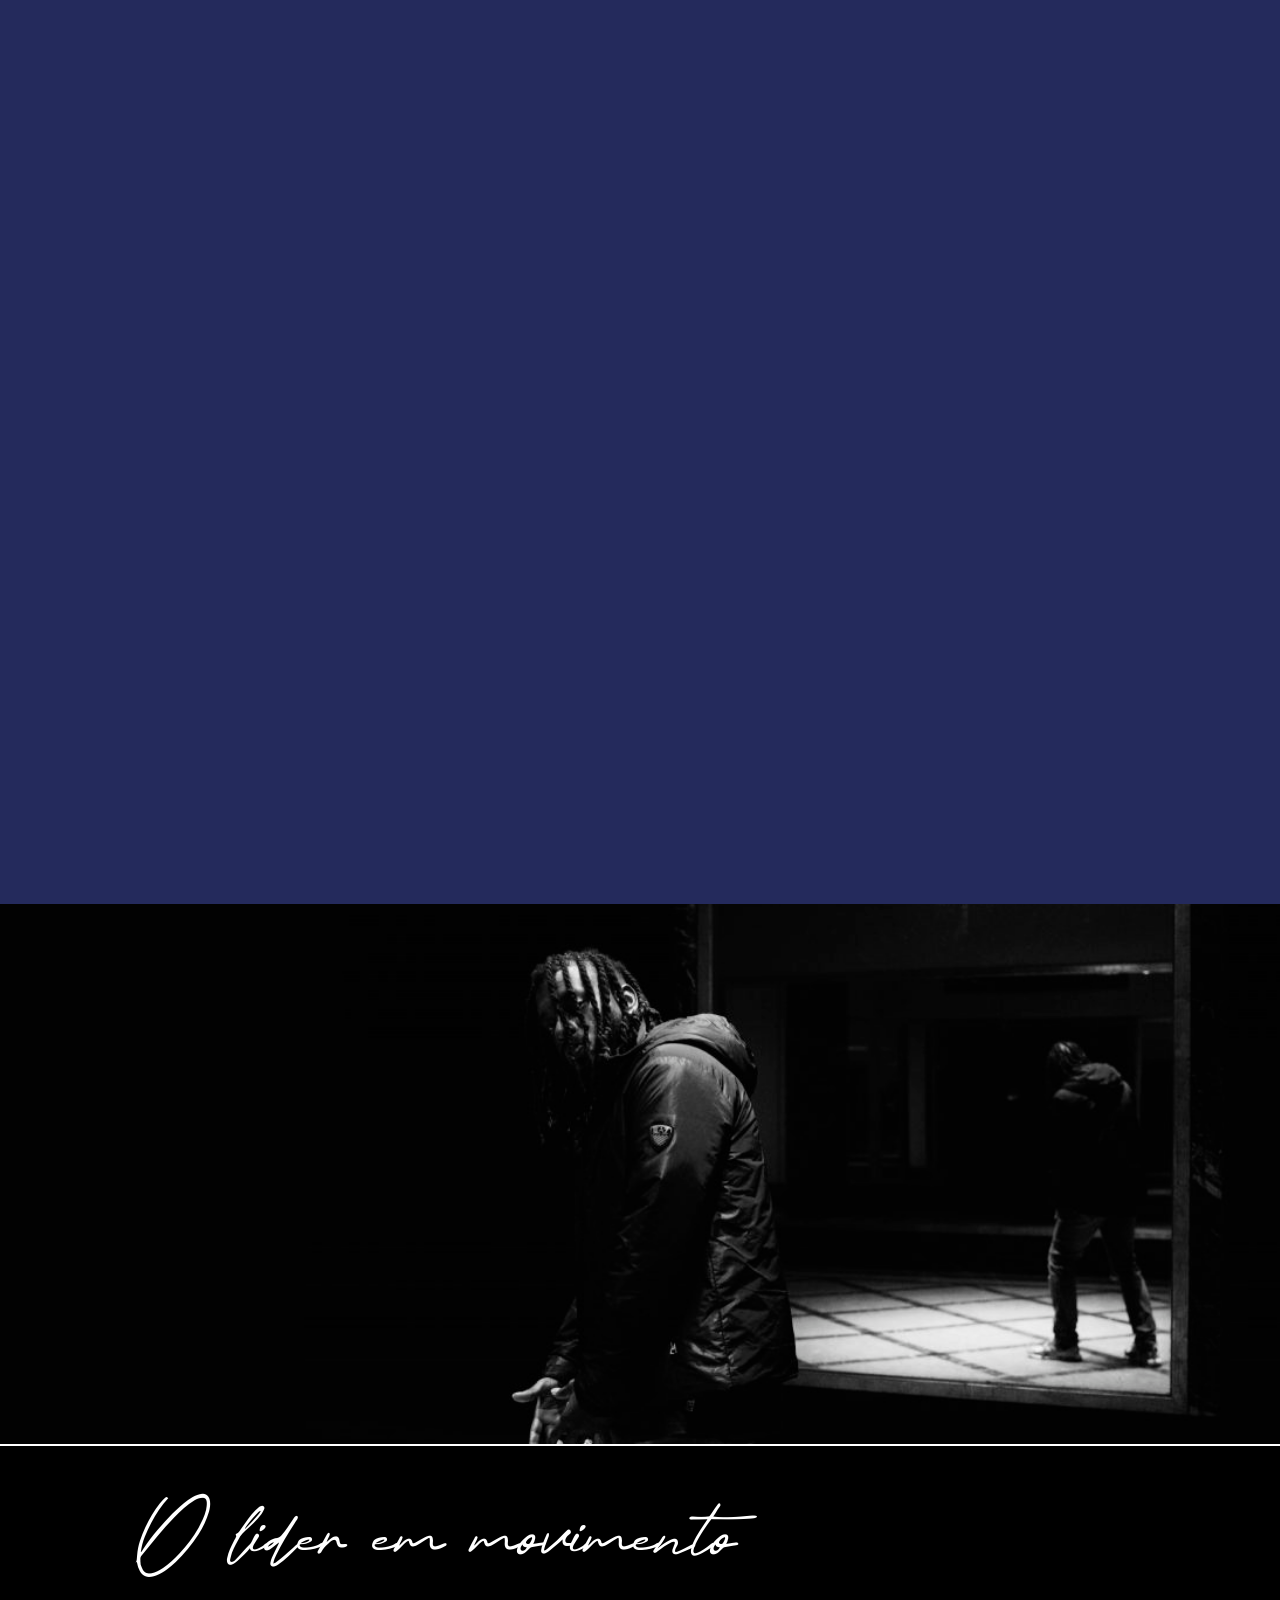
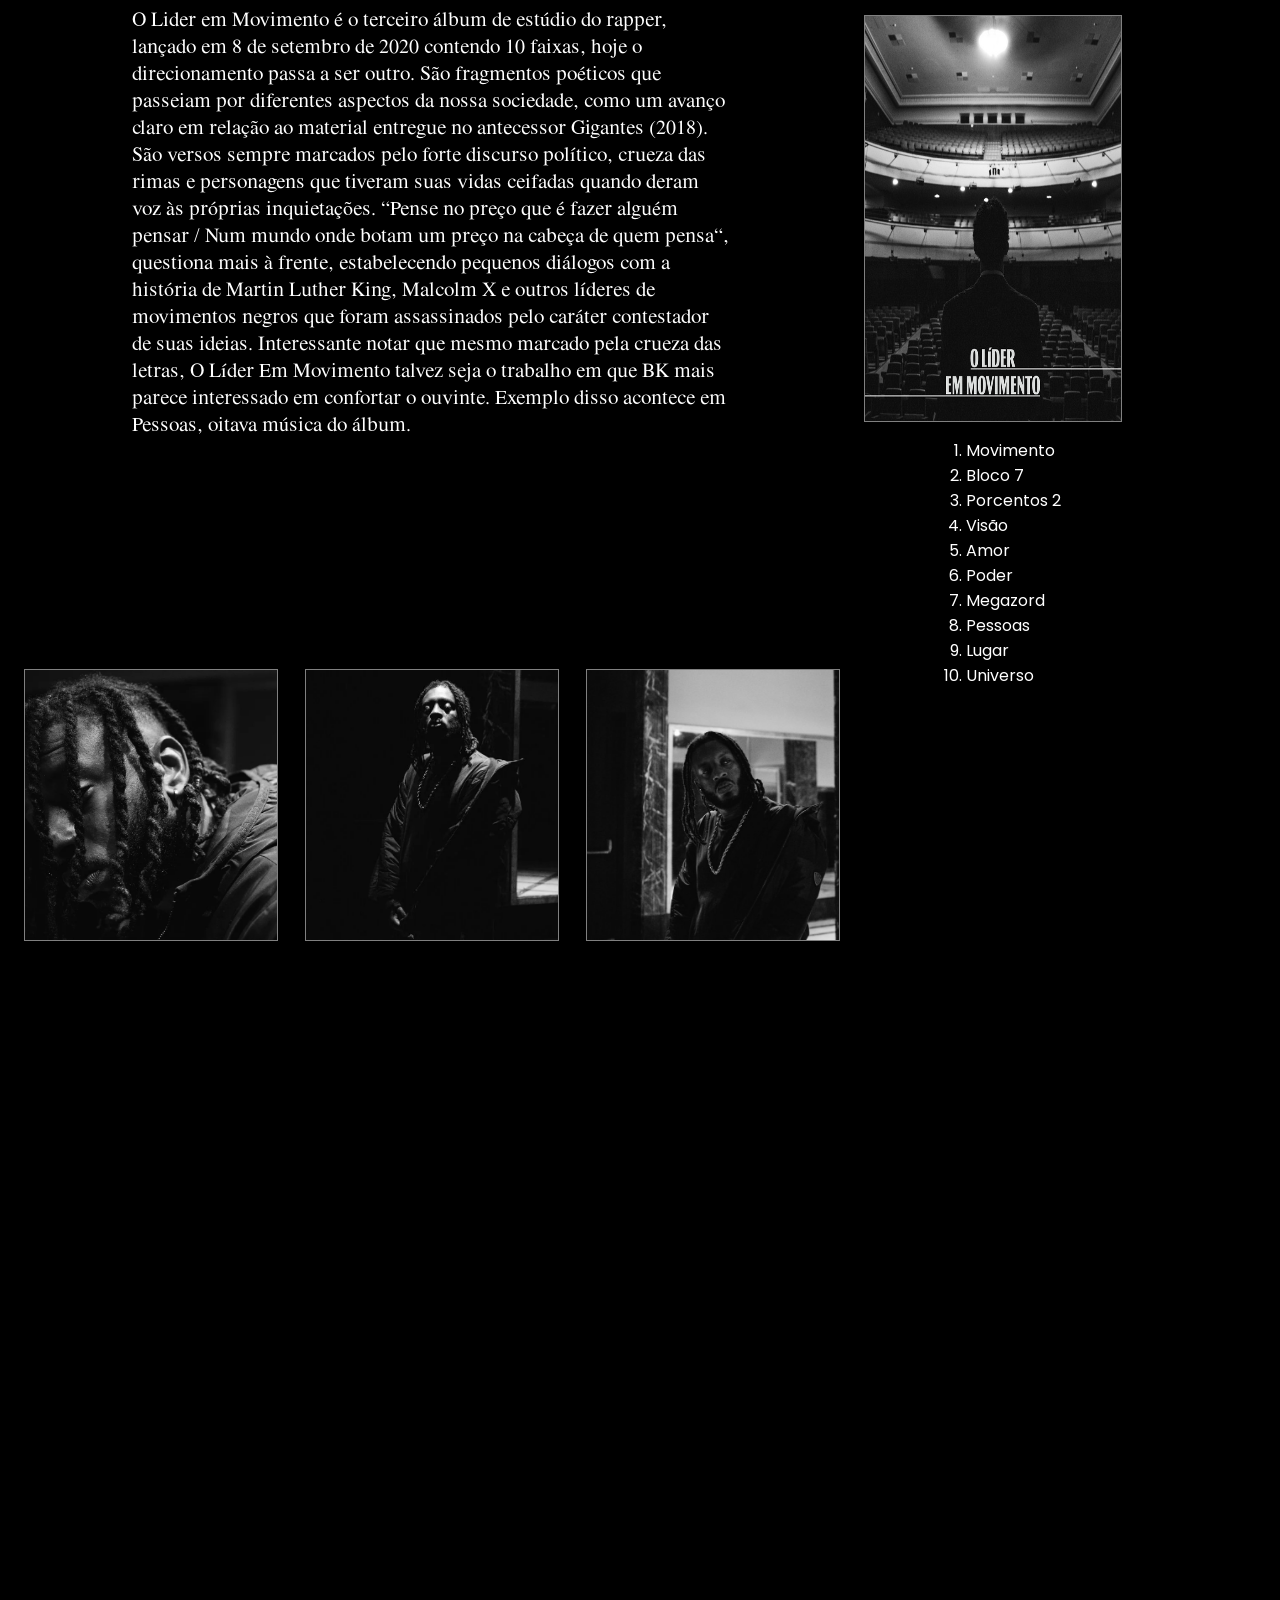
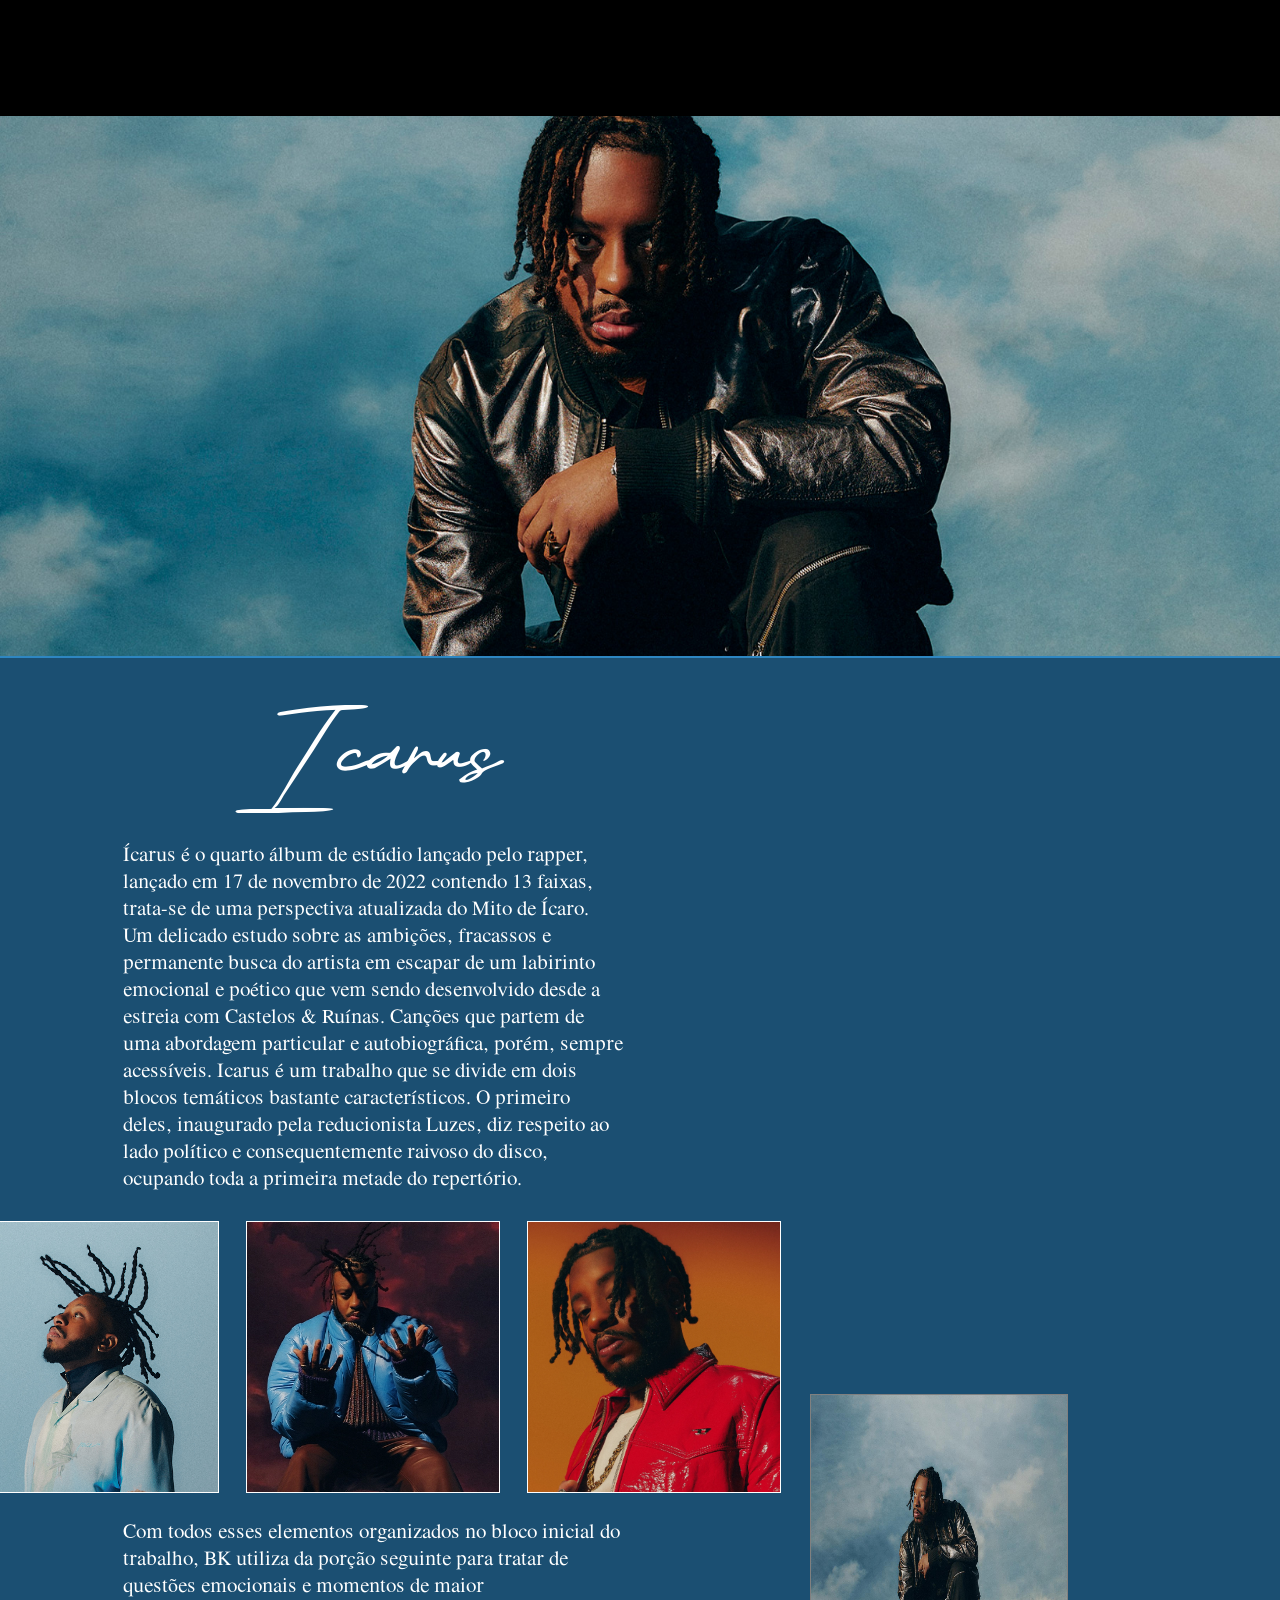
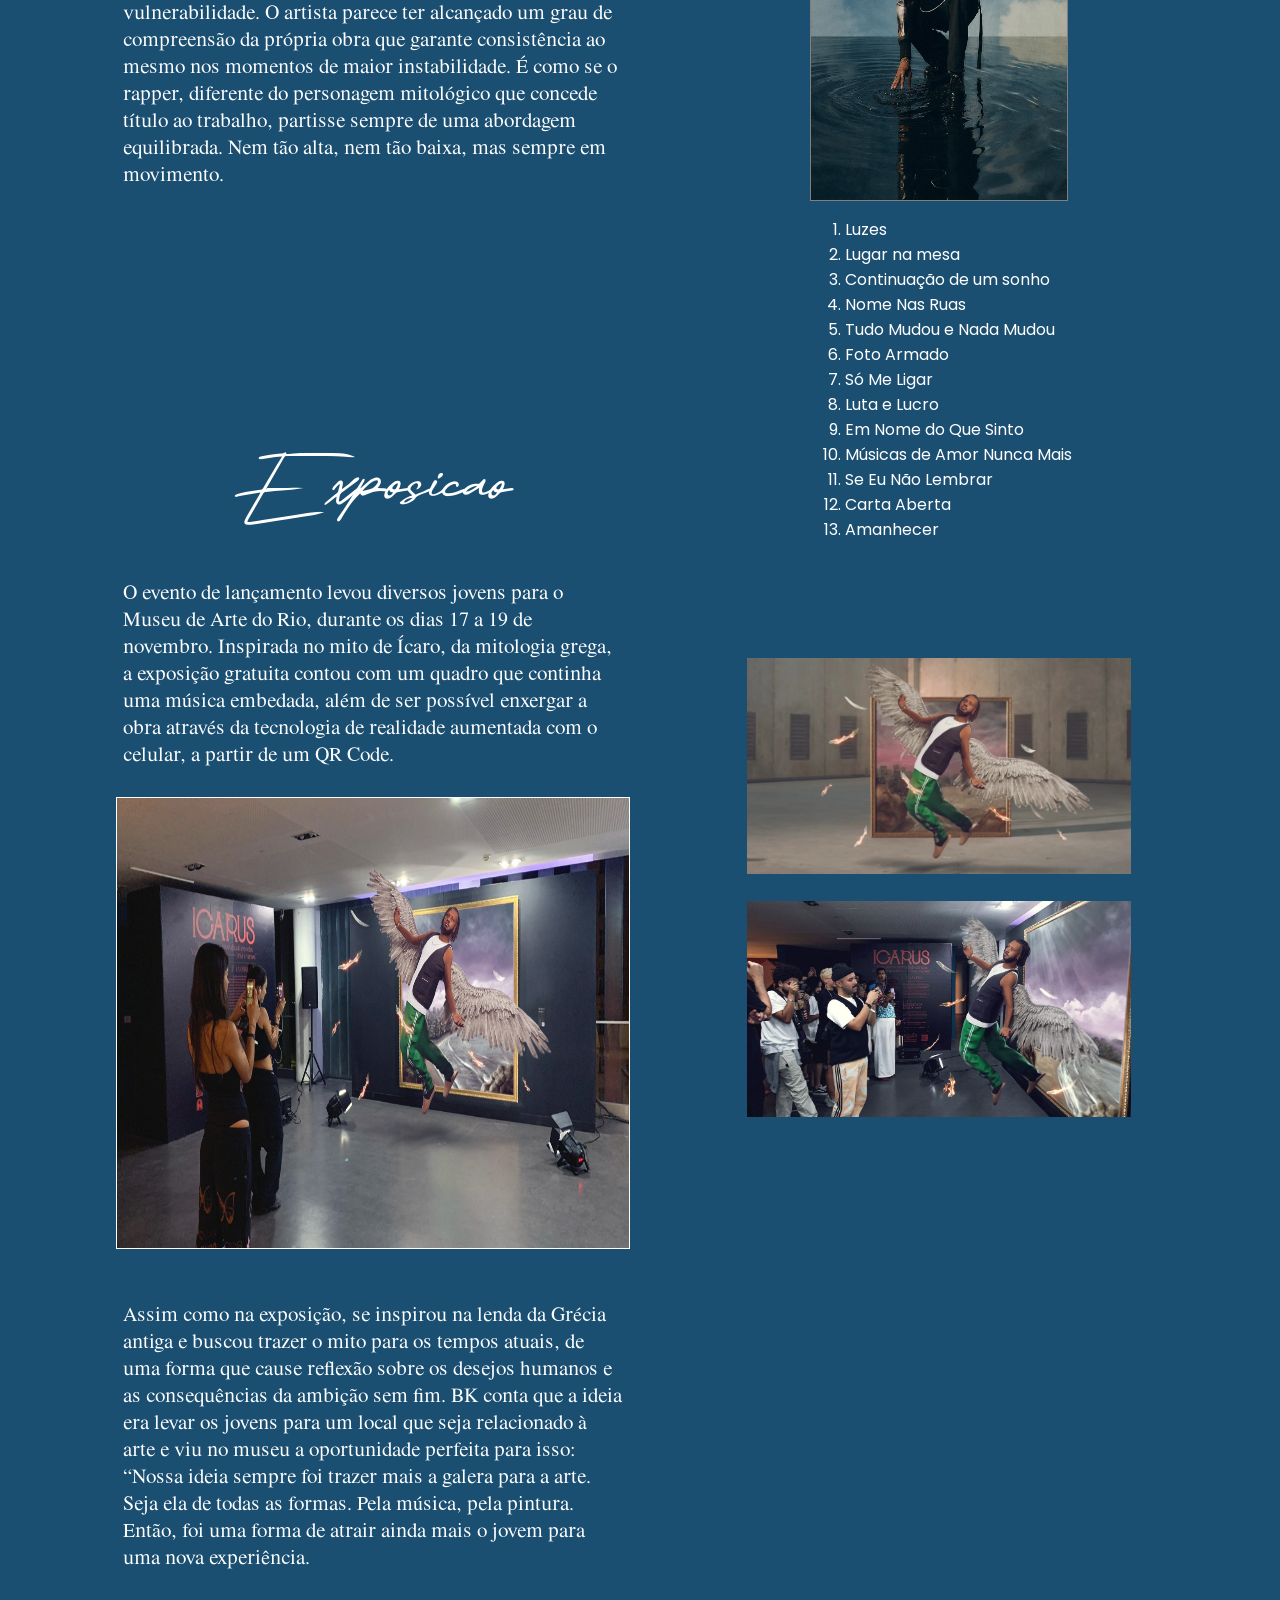
==== commit 06cc9645: "Mudança em fontes de título, respiro no texto 'Sobre o BK', mudança de cor na aba Icarus" ====
--- a/index.html
+++ b/index.html
@@ -33,7 +33,7 @@
   </div>
 
   <div class="sobre" id="sobre-ir">
-    <p class="sobre-title">SOBRE O BK'</p>
+    <p class="sobre-title">Sobre o bk'</p>
     <span>BK' nasceu na Zona Oeste do Rio de Janeiro, no bairro de Cidade de Deus e aos 21 anos se mudou para o bairro
       do Catete, na Zona Sul do Rio de Janeiro. Seu nome, Abebe Bikila, é uma homenagem a um atleta etíope de mesmo
       nome. Antes de se tornar rapper aos 28 anos, Abebe era um produtor de vídeos e acadêmico de cinema, mas já
@@ -43,16 +43,17 @@
 
       — Ser reconhecido no meio dos irmãos (negros) como aliado é importante, porque eu me preocupo com a história do
       povo preto. A ideia é evoluir e devolver tudo isso para a cultura que me fez ser quem eu sou hoje — declara BK,
-      <div id="projetos-ir">
-        que cita seus ídolos: — O Pantera Negra é uma referência importante, o que ele fez na história, principalmente
-        na
-        vida das crianças, foi marcante. Assim como olhei para Mano Brown, Jay-Z, Marcelo D2 e Kanye. <br><br>
-
-        BK' conta atualmente com 4.4 milhões de ouvintes mensais na plataforma Spotify, contando atualmente com 7
-        projetos, um deles sendo um álbum colaborativo com seu antigo grupo 'Pirâmide Perdida', dois EP's e 4 albuns, um
-        deles sendo um projeto participativo com sua gravadora 'Gigantes'. Ele conta com hits grandes como 'Planos,
-        'Músicas de amor nunca mais', e 'Só me ligar', onde todas essas músicas contam com mais de 20 milhões de
-        streams.
+
+      que cita seus ídolos: — O Pantera Negra é uma referência importante, o que ele fez na história, principalmente
+      na
+      vida das crianças, foi marcante. Assim como olhei para Mano Brown, Jay-Z, Marcelo D2 e Kanye. <br><br>
+      <center><img class="bkshow-sobre" src="imgs/bk-imgs/bkshow2.jpeg"></center>
+      <br><br>
+      BK' conta atualmente com 4.4 milhões de ouvintes mensais na plataforma Spotify, contando atualmente com 7
+      projetos, um deles sendo um álbum colaborativo com seu antigo grupo 'Pirâmide Perdida', dois EP's e 4 albuns, um
+      deles sendo um projeto participativo com sua gravadora 'Gigantes'. Ele conta com hits grandes como 'Planos,
+      'Músicas de amor nunca mais', e 'Só me ligar', onde todas essas músicas contam com mais de 20 milhões de
+      streams.
     </span>
     <br><br>
 
@@ -91,14 +92,16 @@
   <div class="projetos">
     <div class="casteloseruinas" id="cer-ir">
       <img class="bk-bloco" src="imgs/bk-imgs/bkbloco.jpg">
-      <h3>CASTELOS & RUINAS</h3>
       <p>"Quando criança eu sonhava em crescer e ter todo o melhor dessa vida<br>
         Hoje sou um homem crescido, e a criança em mim ainda é viva<br>
         A vida é um filme de ação, de terror ou de tragédia<br>
         Eu só não posso ter um fim de comédia e vice-versa<br>
         Vitorioso e não um vice que versa"<br></p>
       <div class="container-cer">
-        <div class="texto-cer">BK' estreou no cenário do Rap Nacional com o lançamento do álbum Castelos & Ruínas em 21
+        <div class="texto-cer">
+          <div class="title-cer">Castelos & Ruinas</div><br>
+
+          BK' estreou no cenário do Rap Nacional com o lançamento do álbum Castelos & Ruínas em 21
           de março de 2016. O álbum contou com a produção
           dos beatmakers El Lif e JXNV$, a participação do rapper Luccas Carlos em duas faixas e com o back-vocal da
           vocalista Ashira em uma delas.
@@ -145,12 +148,15 @@
     <div class="gigantes" id="gigantes-ir">
       <img class="correria-banner" src="imgs/gigantes/banner.png" alt="">
       <div class="container-gigantes">
-        <div class="texto-gigantes">Gigantes é o segundo álbum de estúdio do rapper, lançado em 13 de outubro de 2018
+        <div class="texto-gigantes">
+          <div class="gigantes-title">Gigantes</div>
+          Gigantes é o segundo álbum de estúdio do rapper, lançado em 13 de outubro de 2018
           contendo 13 faixas, o disco conta com composições e a participação de artistas como Marcelo D2, Sain, Baco Exu
           do Blues, Akira Presidente, Luccas Carlos, KL Jay, Juyè e Drik Barbosa. Aclamado pela crítica o álbum foi
           eleito o 21º melhor disco brasileiro de 2018 pela
           revista Rolling Stone Brasil e um dos 25 melhores álbuns brasileiros do segundo semestre de 2018 pela
-          Associação Paulista de Críticos de Arte. Sucesso também de público o álbum foi certificado em disco de ouro
+          Associação Paulista de Críticos de Arte.
+          Sucesso também de público o álbum foi certificado em disco de ouro
           com mais de 80 milhões de reproduções e a música “Planos” em duplo platina com mais de 30 milhões de
           reproduções. Gigantes é um disco sobre situações e sensações. Em cada faixa ele quer apresentar um universo
           diferente, desde o momento da criação musical, da estética, até o assunto que cada música aborda.
@@ -159,14 +165,14 @@
             src="https://open.spotify.com/embed/album/4W2IL1NXpcbsYmGdAjeJGg?utm_source=generator" width="100%"
             height="175" frameBorder="0" allowfullscreen=""
             allow="autoplay; clipboard-write; encrypted-media; fullscreen; picture-in-picture" loading="lazy"></iframe>
-          <p>DIREÇÃO VISUAL</p>
+          <p>Direcao Visual</p>
           <div class="texto-gigantes">A capa mostra adolescentes nas mais diversas atividades, como trajados com o
             uniforme escolar da prefeitura do
             Rio de Janeiro, o que pode referir-se a convivência que o artista e as pessoas ao seu redor presenciaram,
             relatando a violência e agressão que alguns jovens do Rio ainda sofrem. Ainda são apresentados pontos da
             cidade, como Museu Histórico da Lapa, localizado no bairro onde o artista cresceu, o Theatro Municipal e os
-            arcos da Lapa. A direção visual do projeto foi feita pelo Maxwell Andrade, onde além da capa do projeto, fez
-            capas de músicas e uma capa alternativa com a cara do artista. <br><br>
+            arcos da Lapa. A direção visual do projeto foi feita pelo Maxwell Andrade, onde além da capa do álbum, fez
+            capas de músicas do projeto e uma capa alternativa com a cara do artista. <br><br>
             <div id="img-trackgigantes" data-mouse-down-at="0" data-prev-percentage="0">
               <img class="image" src="imgs/gigantes/correria.jpg" draggable="false">
               <img class="image" src="imgs/gigantes/98b2976f9f058ca8cafe986e9b898a2d.1000x1000x1.jpg" draggable="false">
@@ -208,6 +214,7 @@
       <img class="olem-banner" src="imgs/olem/banner.png" alt="">
       <div class="container-olem">
         <div class="texto-olem">
+          <div class="title-olem-1">O lider em movimento</div>
           O Lider em Movimento é o terceiro álbum de estúdio do rapper, lançado em 8 de setembro de 2020
           contendo 10 faixas, hoje o direcionamento passa a ser outro. São fragmentos poéticos que passeiam por
           diferentes aspectos da nossa sociedade, como um avanço claro em relação ao material entregue no antecessor
@@ -267,34 +274,48 @@
       <img class="icarus-banner" src="imgs/icarus/bkicarusreto.jpg" alt="BK' no ensaio de foto do albúm 'Icarus'">
       <div class="container-icarus">
         <div class="texto-icarus">
-          Ícarus é o último álbum de estúdio lançado pelo rapper, lançado em 17 de novembro de 2022
-          contendo 13 faixas, o trabalho parte das conquistas pessoais do rapper fluminense para celebrar o próprio
-          passado e apontar a direção para o que ainda está por vir. Como o título indica, trata-se de uma perspectiva
-          atualizada do Mito de Ícaro. Um delicado estudo sobre as ambições, fracassos e permanente busca do artista em
-          escapar de um labirinto emocional e poético que vem sendo desenvolvido desde a estreia com Castelos & Ruínas
-          (2016). Canções que partem de uma abordagem particular e autobiográfica, porém, sempre acessíveis. Embora
-          marcado pela forte homogeneidade, efeito direto da produção de JXNV$ em parte expressiva das canções, Icarus é
+          <div class="title-icarus">Icarus</div>
+          Ícarus é o quarto álbum de estúdio lançado pelo rapper, lançado em 17 de novembro de 2022
+          contendo 13 faixas, trata-se de uma perspectiva atualizada do Mito de Ícaro. Um delicado estudo sobre as
+          ambições, fracassos e permanente busca do artista em
+          escapar de um labirinto emocional e poético que vem sendo desenvolvido desde a estreia com Castelos & Ruínas.
+          Canções que partem de uma abordagem particular e autobiográfica, porém, sempre acessíveis. Icarus é
           um trabalho que se divide em dois blocos temáticos bastante característicos. O primeiro deles, inaugurado pela
           reducionista Luzes, diz respeito ao lado político e consequentemente raivoso do disco, ocupando toda a
-          primeira metade do repertório. Com todos esses elementos organizados no bloco inicial do trabalho, BK utiliza
-          da porção seguinte para tratar de questões emocionais e momentos de maior vulnerabilidade. Não por acaso, o
-          disco desacelera consideravelmente e o uso das vozes femininas surge de forma a contrastar com a poesia sóbria
-          lançada pelo artista. o artista parece ter alcançado um grau de compreensão da própria obra que garante
-          consistência ao repertório mesmo nos momentos de maior instabilidade. Canções que sacrificam a surpresa
-          explícita nos registros anteriores, porém, evidenciam o domínio criativo do compositor. É como se o rapper,
-          diferente do personagem mitológico que concede título ao trabalho, partisse sempre de uma abordagem
-          equilibrada. Nem tão alta, nem tão baixa, mas sempre em movimento.
-          <br><br>
-          <iframe style="border-radius:12px"
-            src="https://open.spotify.com/embed/album/4YxPiDQY2qbVb0tJHEhAxS?utm_source=generator" width="100%"
-            height="175" frameBorder="0" allowfullscreen=""
-            allow="autoplay; clipboard-write; encrypted-media; fullscreen; picture-in-picture"
-            loading="lazy"></iframe><br>
+          primeira metade do repertório.<br><br>
           <div id="img-trackicarus" data-mouse-down-at="0" data-prev-percentage="0">
             <img class="image" src="imgs/icarus/bkfoto4.png" draggable="false">
             <img class="image" src="imgs/icarus/bkfoto5.png" draggable="false">
             <img class="image" src="imgs/icarus/bkfoto1.png" draggable="false">
           </div>
+          <br>
+          Com todos esses elementos organizados no bloco inicial do trabalho, BK utiliza
+          da porção seguinte para tratar de questões emocionais e momentos de maior vulnerabilidade. O artista parece
+          ter alcançado um grau de compreensão da própria obra que garante
+          consistência ao mesmo nos momentos de maior instabilidade. É como se o rapper,
+          diferente do personagem mitológico que concede título ao trabalho, partisse sempre de uma abordagem
+          equilibrada. Nem tão alta, nem tão baixa, mas sempre em movimento.
+          <br><br>
+          <iframe style="border-radius:12px"
+            src="https://open.spotify.com/embed/album/4YxPiDQY2qbVb0tJHEhAxS?utm_source=generator" width="100%"
+            height="175" frameBorder="0" allowfullscreen=""
+            allow="autoplay; clipboard-write; encrypted-media; fullscreen; picture-in-picture" loading="lazy"></iframe>
+          <p>Exposicao</p>
+          O evento de lançamento levou diversos jovens para o Museu de Arte do Rio, durante os dias 17 a 19 de novembro.
+          Inspirada no mito de Ícaro, da mitologia grega, a exposição gratuita contou com um quadro que continha uma
+          música embedada, além de ser possível enxergar a obra através da tecnologia de realidade aumentada com o
+          celular, a partir de um QR Code.
+          <br><br>
+          <img src="imgs/icarus/exposicaoicarus.jpeg">
+          <br><br>
+          Assim como na exposição, se inspirou na lenda da Grécia antiga e buscou
+          trazer o mito para os tempos atuais, de uma forma que cause reflexão sobre os desejos humanos e as
+          consequências da ambição sem fim. BK conta que a ideia era levar os jovens para um local que seja relacionado
+          à arte e viu no museu a oportunidade perfeita para isso: “Nossa ideia sempre foi trazer mais a galera para a
+          arte. Seja ela de todas as formas. Pela música, pela pintura. Então, foi uma forma de atrair ainda mais o
+          jovem para uma nova experiência.
+
+
         </div>
 
         <div class="imagem-icarus">
@@ -314,6 +335,11 @@
             <li>Carta Aberta</li>
             <li>Amanhecer</li>
           </ol>
+          <br><br><br><br>
+          <div class="img-track-icarus">
+            <img src="imgs/icarus/ICARUS-01-HEADER_copy.jpg">
+            <img src="imgs/icarus/bk7.jpeg">
+          </div>
         </div>
       </div>
     </div>
--- a/css/styleHP.css
+++ b/css/styleHP.css
@@ -32,9 +32,10 @@
   margin: 0%;
   padding: 0%;
   font-family: 'poppins', monospace;
-  background-color: black;
+  background-color: #1C1C1C;
   margin: 0rem;
   overflow-x: hidden;
+  color: white;
 }
 
 
@@ -99,11 +100,11 @@
 }
 
 .header p {
-  font-size: 32px;
+  font-size: 30px;
   margin-left: 9%;
   width: 35%;
   color: white;
-  margin-top: -29%;
+  margin-top: -32%;
 }
 
 .sidepanel {
@@ -167,17 +168,30 @@
 }
 
 .sobre {
-  background-color: black;
-  height: 55vh;
+  background-color: #1C1C1C;
+  height: 265vh;
+  margin-right: 215px;
+  margin-left: 215px;
   /* border-bottom: 2px solid #393939; */
 }
 
+.bkshow-sobre{
+  position: cover;
+width: 55vw;
+height: 65vh;
+border: 1px solid white;
+display: flex;
+justify-content: center;
+align-items: center;
+}
+
 .sobre-title {
   color: white;
-  font-size: 75px;
+  font-family: 'thesignature';
+  font-size: 155px;
   margin: 0;
   margin-left: 2%;
-  margin-top: 11%;
+  margin-top: 20%;
 }
 
 .sobre span {
@@ -231,6 +245,7 @@
   font-size: 20px;
   display: flex;
   justify-content: center;
+  font-weight: 550;
 }
 
 #img-track .image {
@@ -265,8 +280,8 @@
 /* CASTELOS & RUÍNAS */
 
 .casteloseruinas {
-  background-color: #373737;
-  height: 200vh;
+  background-color: #292525;
+  height: 250vh;
 }
 
 .casteloseruinas .bk-bloco {
@@ -274,28 +289,24 @@
   width: 100%;
   height: 60vh;
   object-fit: cover;
-  border-bottom: 2px solid #393939;
-}
-
-.casteloseruinas h3 {
-  font-family: 'thesignature';
-  font-size: 40px;
-  margin-left: 2%;
-  width: 55%;
-  color: black;
-  margin-top: -16%;
-  position: relative;
-  font-weight: 1000;
+  border-bottom: 2px solid black;
+}
+
+.title-cer{
+  font-size: 95px;
+  color: white;
+  font-family: 'thesignature';
+  margin-top: 5%;
 }
 
 .casteloseruinas p {
   font-family: 'poppins';
   font-size: 13px;
   font-style: italic;
-  margin-left: 70%;
+  margin-left: 65%;
   width: 30%;
   color: black;
-  margin-top: -128px;
+  margin-top: -270px;
   position: relative;
 }
 
@@ -318,7 +329,7 @@
   flex-direction: column;
   justify-content: center;
   align-items: center;
-  margin-top: 10%;
+  margin-top: -10%;
   margin-right: 2%;
 }
 
@@ -334,7 +345,7 @@
 }
 
 #img-trackcer .image {
-  width: 24vmin;
+  width: 28vmin;
   height: 30vmin;
   object-fit: cover;
   object-position: center;
@@ -343,7 +354,7 @@
 
 .texto-cer #img-trackcer {
   display: flex;
-  gap: 1vmin;
+  gap: 3vmin;
   justify-content: center;
 }
 
@@ -351,8 +362,9 @@
 /* GIGANTES */
 .gigantes {
   background-color: #242a5c;
-  height: 270vh;
-}
+  height: 370vh;
+}
+
 
 .gigantes .correria-banner {
   padding: 0%;
@@ -360,6 +372,13 @@
   height: 60vh;
   object-fit: cover;
   border-bottom: 2px solid #393939;
+}
+
+.gigantes-title{
+  font-size: 145px;
+  color: #c09642;
+  font-family: 'thesignature';
+  margin-top: -20%;
 }
 
 .container-gigantes {
@@ -381,7 +400,7 @@
   flex-direction: column;
   justify-content: center;
   align-items: center;
-  margin-top: 10%;
+  margin-top: -35%;
   margin-right: 2%;
 }
 
@@ -397,15 +416,15 @@
 }
 
 .texto-gigantes p {
-  font-family: 'Poppins';
-  font-size: 53px;
+  font-family: 'thesignature';
+  font-size: 120px;
   color: #c09642;
-  font-weight: 800;
+  margin-top: 5%;
   margin-bottom: 0;
 }
 
 #img-trackgigantes .image {
-  width: 24vmin;
+  width: 28vmin;
   height: 30vmin;
   object-fit: cover;
   object-position: center;
@@ -414,7 +433,7 @@
 
 .texto-gigantes #img-trackgigantes {
   display: flex;
-  gap: 1vmin;
+  gap: 3vmin;
   justify-content: center;
 }
 
@@ -422,7 +441,7 @@
 /*O LÍDER EM MOVIMENTO*/
 .olideremovimento {
   background-color: black;
-  height: 215vh;
+  height: 268vh;
 }
 
 .olideremovimento .olem-banner {
@@ -430,8 +449,16 @@
   width: 100%;
   height: 60vh;
   object-fit: cover;
-  border-bottom: 2px solid #393939;
-}
+  border-bottom: 2px solid white;
+}
+
+.title-olem{
+  font-size: 105px;
+  color: white;
+  font-family: 'thesignature';
+  margin-top: -20%;
+}
+
 
 .container-olem {
   display: flex;
@@ -452,7 +479,7 @@
   flex-direction: column;
   justify-content: center;
   align-items: center;
-  margin-top: 10%;
+  margin-top: -6%;
   margin-right: 2%;
 }
 
@@ -463,12 +490,20 @@
   flex-direction: column;
   justify-content: center;
   align-items: center;
-  width: 500px;
+  width: 600px;
   padding-top: 10%;
 }
 
+.title-olem-1{
+  margin-left: 410px;
+  width: 1000px;
+  font-family: 'thesignature';
+  font-size: 7rem;
+  margin-top: -15%;
+}
+
 #img-trackolem .image {
-  width: 24vmin;
+  width: 28vmin;
   height: 30vmin;
   object-fit: cover;
   object-position: center;
@@ -477,14 +512,14 @@
 
 .texto-olem #img-trackolem {
   display: flex;
-  gap: 1vmin;
+  gap: 3vmin;
   justify-content: center;
 }
 
 /*ICARUS*/
 .icarus {
-  background-color: lightskyblue;
-  height: 350vh;
+  background-color: #1B4F72;
+  height: 470vh;
 }
 
 .icarus .icarus-banner {
@@ -492,7 +527,14 @@
   width: 100%;
   height: 60vh;
   object-fit: cover;
-  border-bottom: 2px solid #393939;
+  border-bottom: 2px solid #2E86C1;
+}
+
+.title-icarus{
+  font-size: 145px;
+  color: white;
+  font-family: 'thesignature';
+  margin-top: -20%;
 }
 
 .container-icarus {
@@ -530,15 +572,36 @@
 }
 
 #img-trackicarus .image {
-  width: 24vmin;
+  width: 28vmin;
   height: 30vmin;
   object-fit: cover;
   object-position: center;
-  border: 1px solid grey;
+  border: 1px solid white;
 }
 
 .texto-icarus #img-trackicarus {
   display: flex;
-  gap: 1vmin;
-  justify-content: center;
+  gap: 3vmin;
+  justify-content: center;
+}
+
+.texto-icarus p{
+  font-family: 'thesignature';
+  font-size: 100px;
+  margin-top: 10%;
+  margin-bottom: 7%;
+}
+
+.texto-icarus img{
+  width: 40vw;
+  height: 50vh;
+  border: 1px solid white;
+}
+
+.img-track-icarus{
+  display: flex;
+  flex-direction: column;
+  width: 30vw;
+  height: 35vh;
+  gap: 3vh;
 }
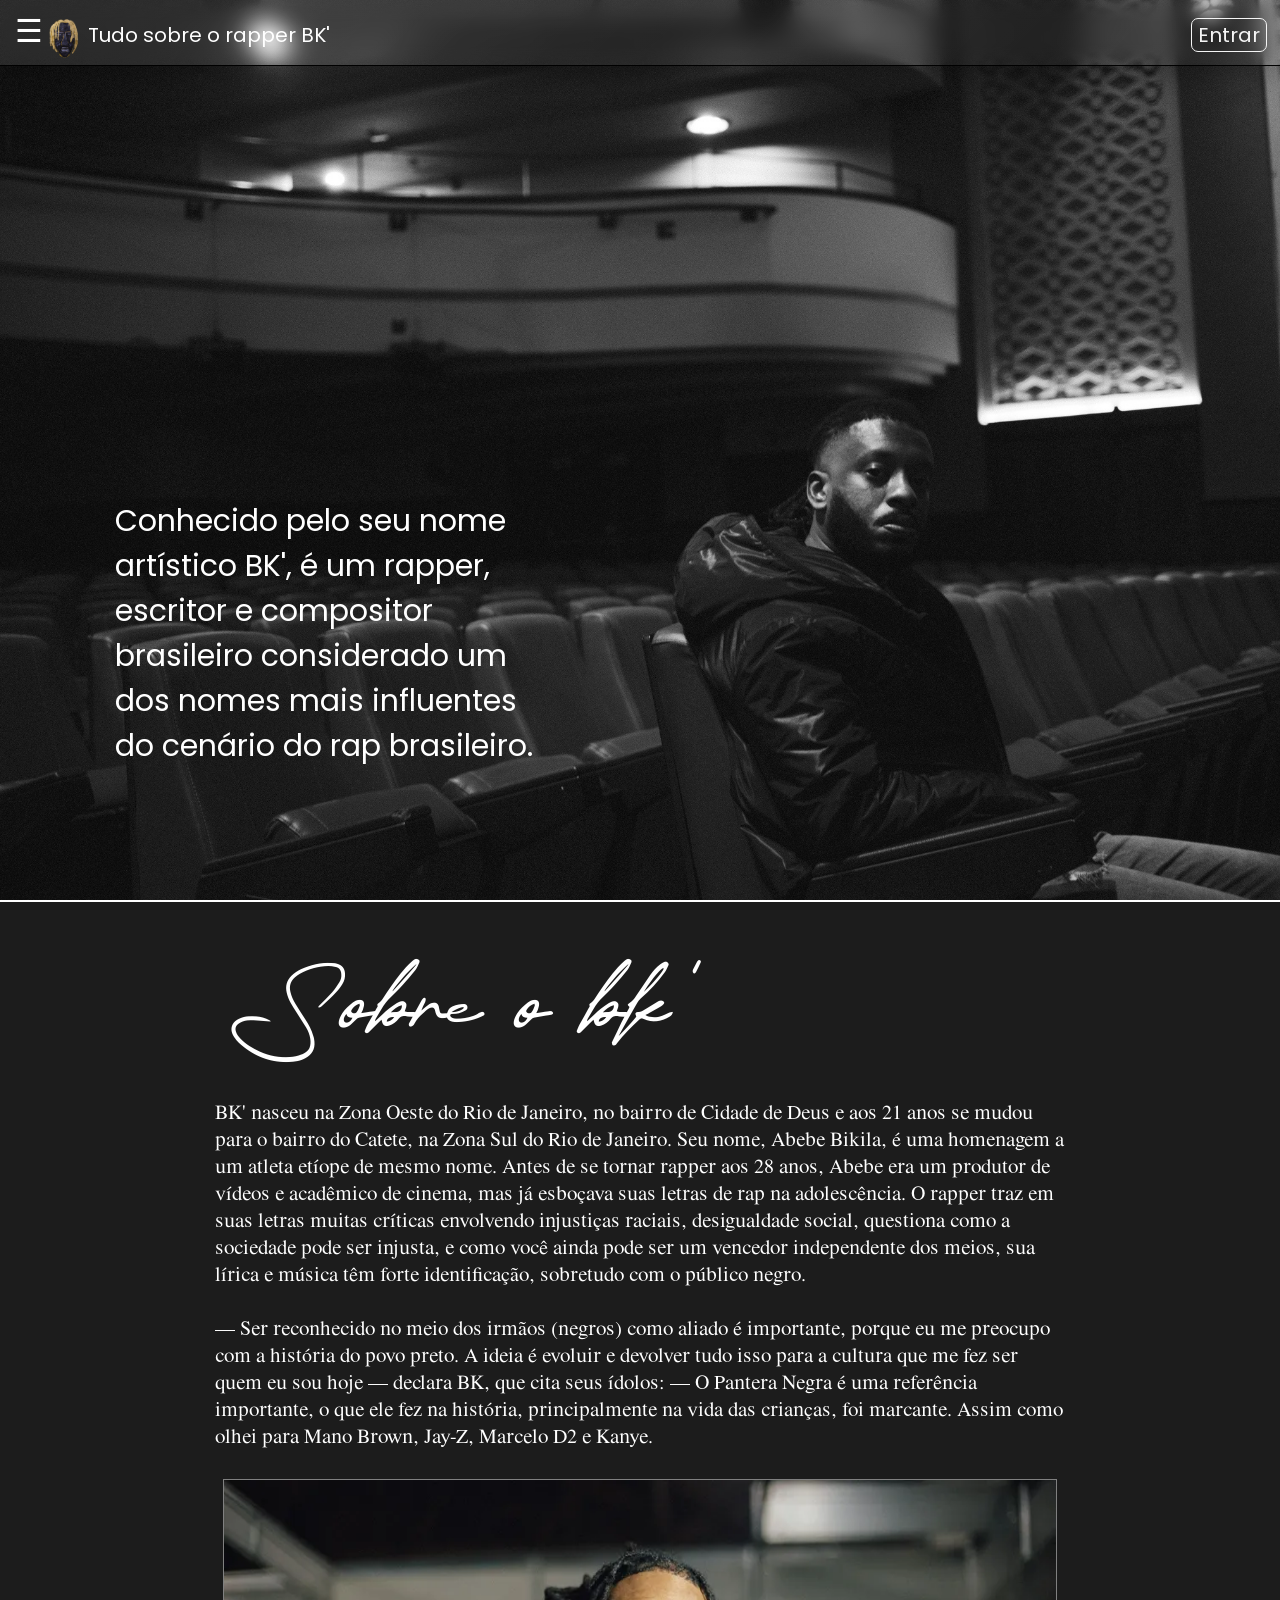
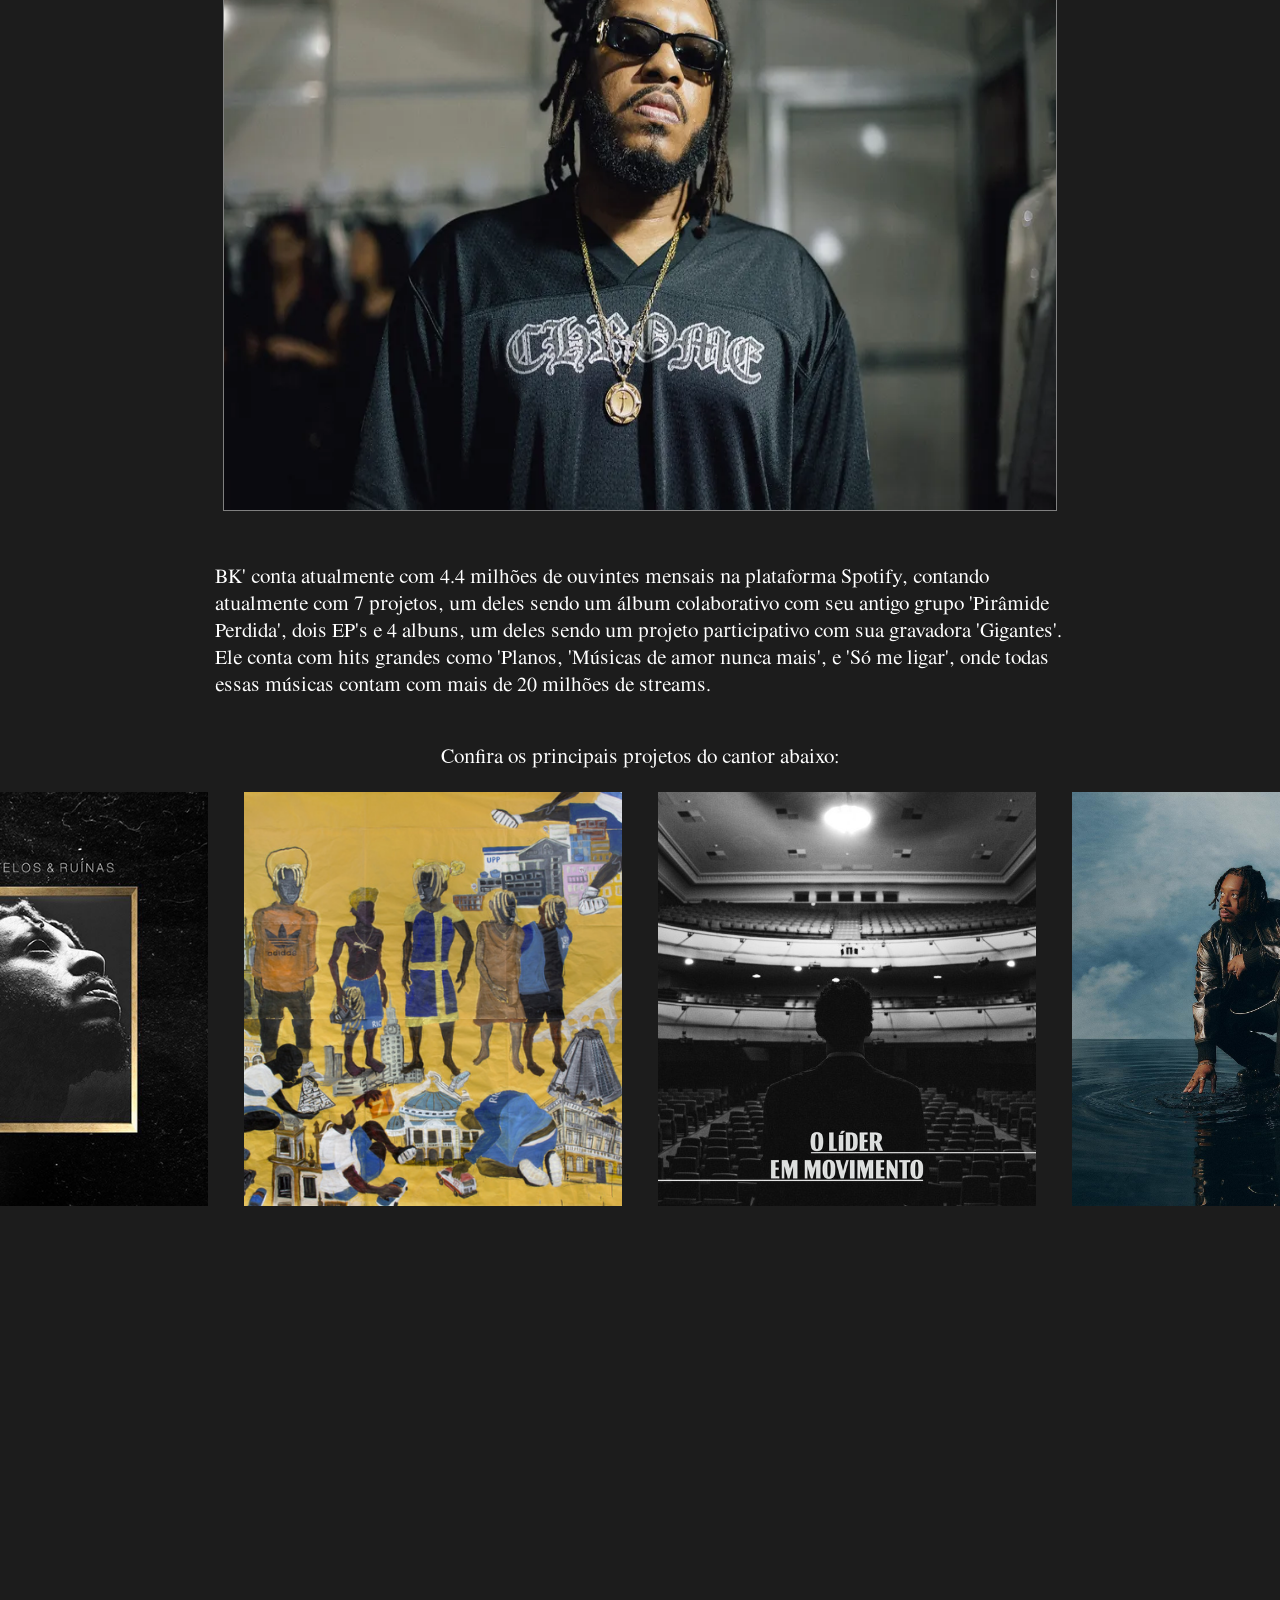
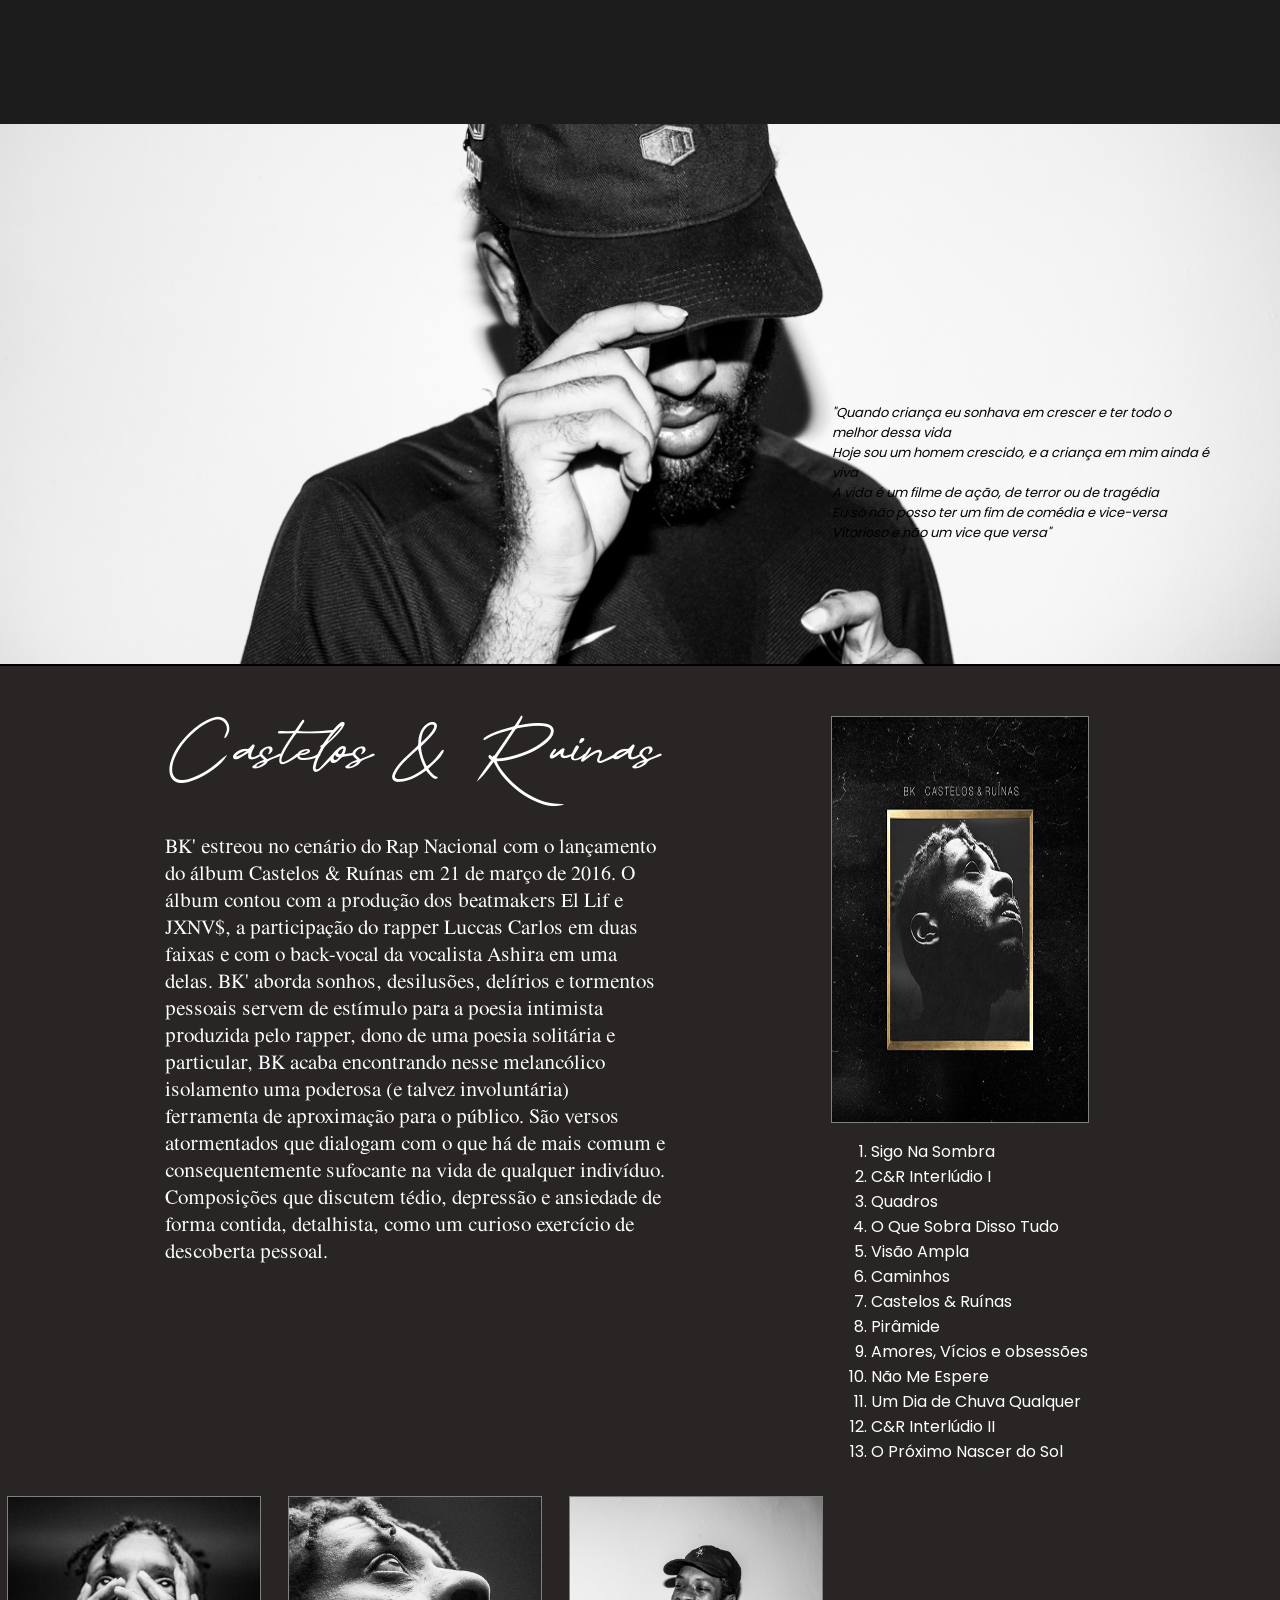
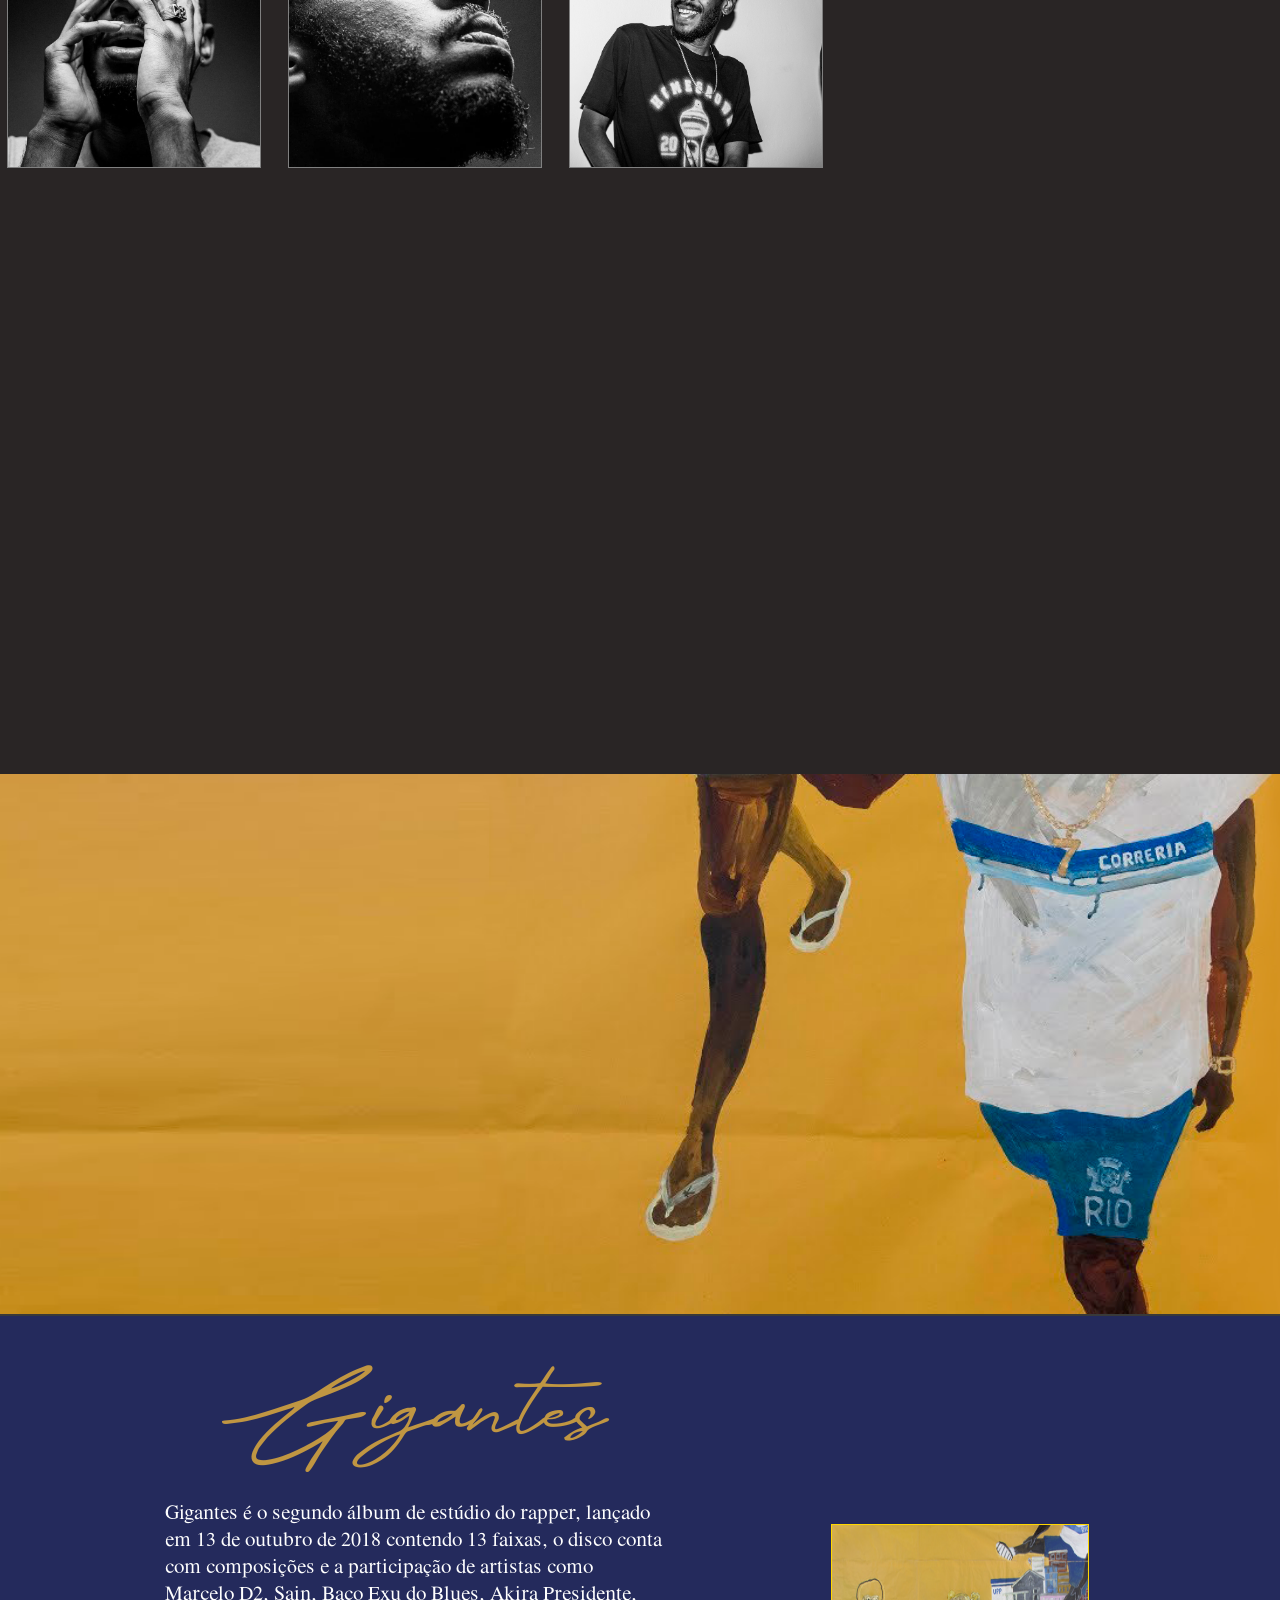
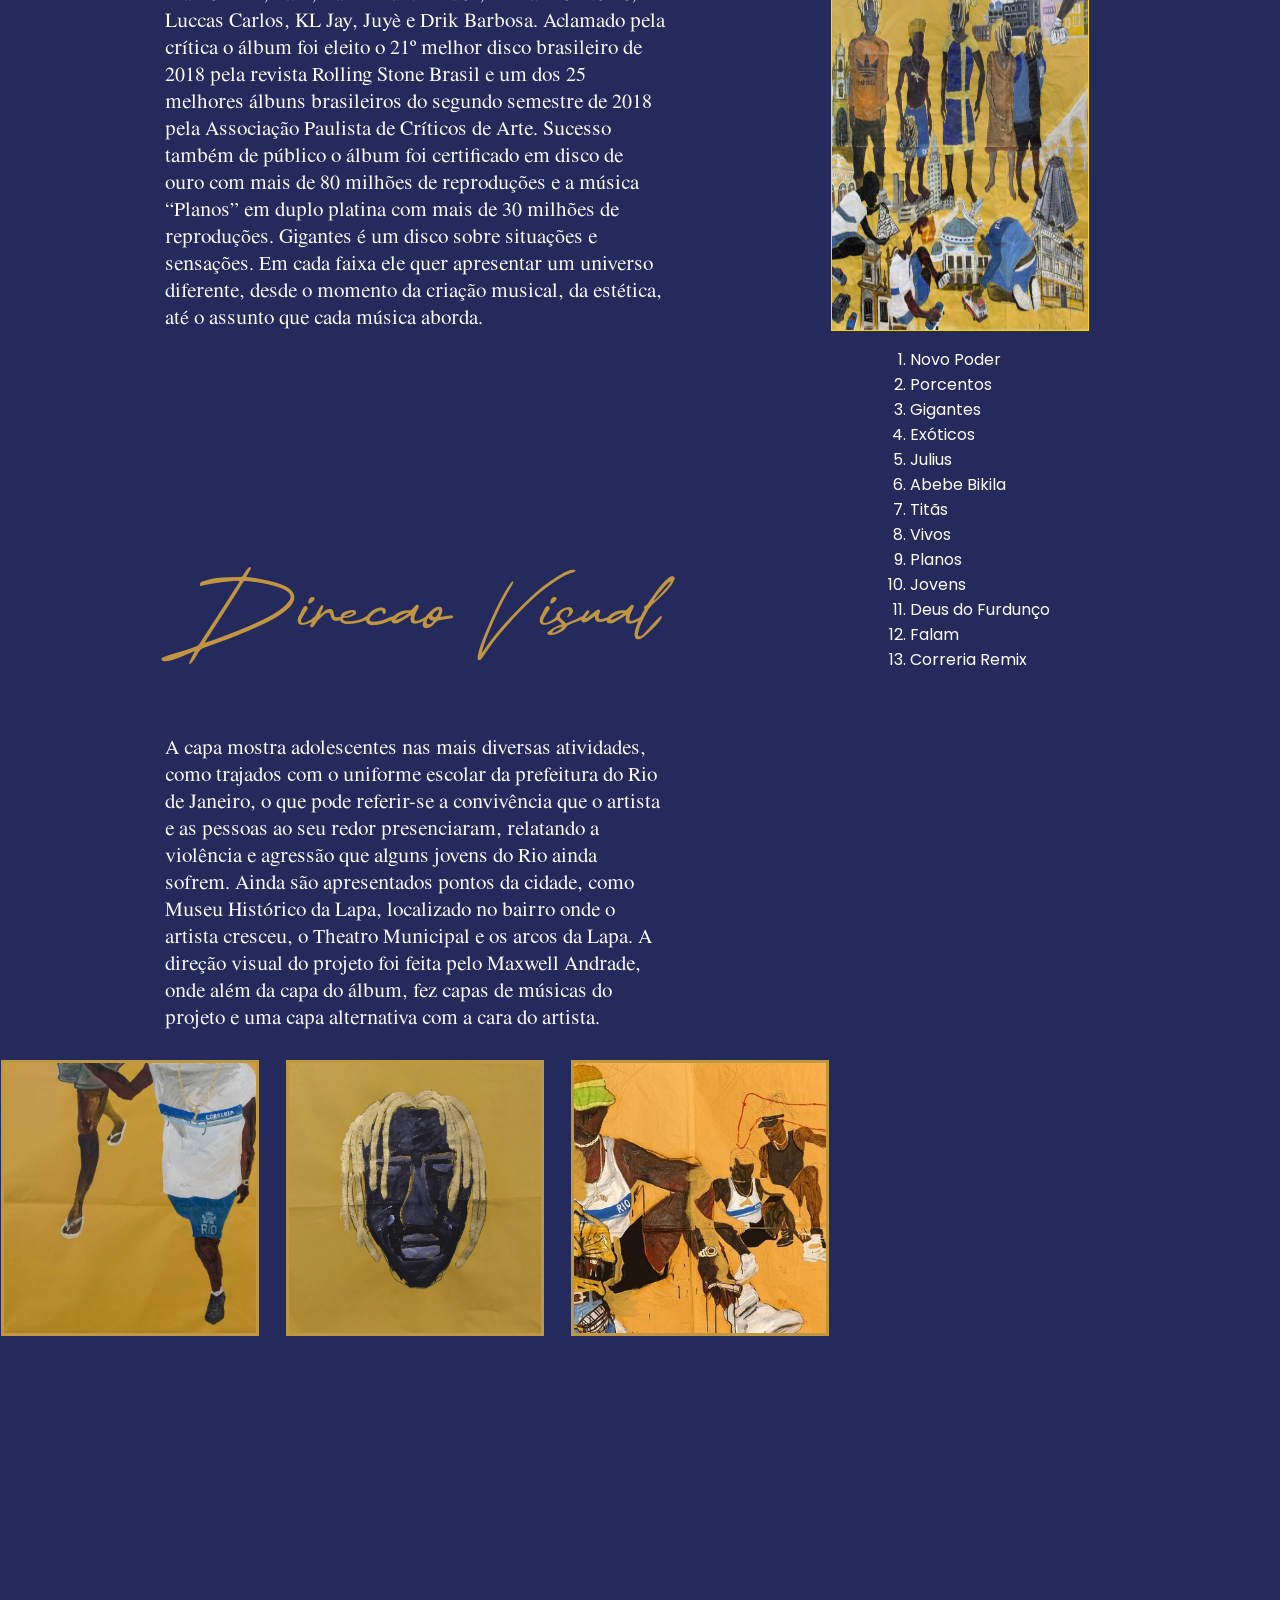
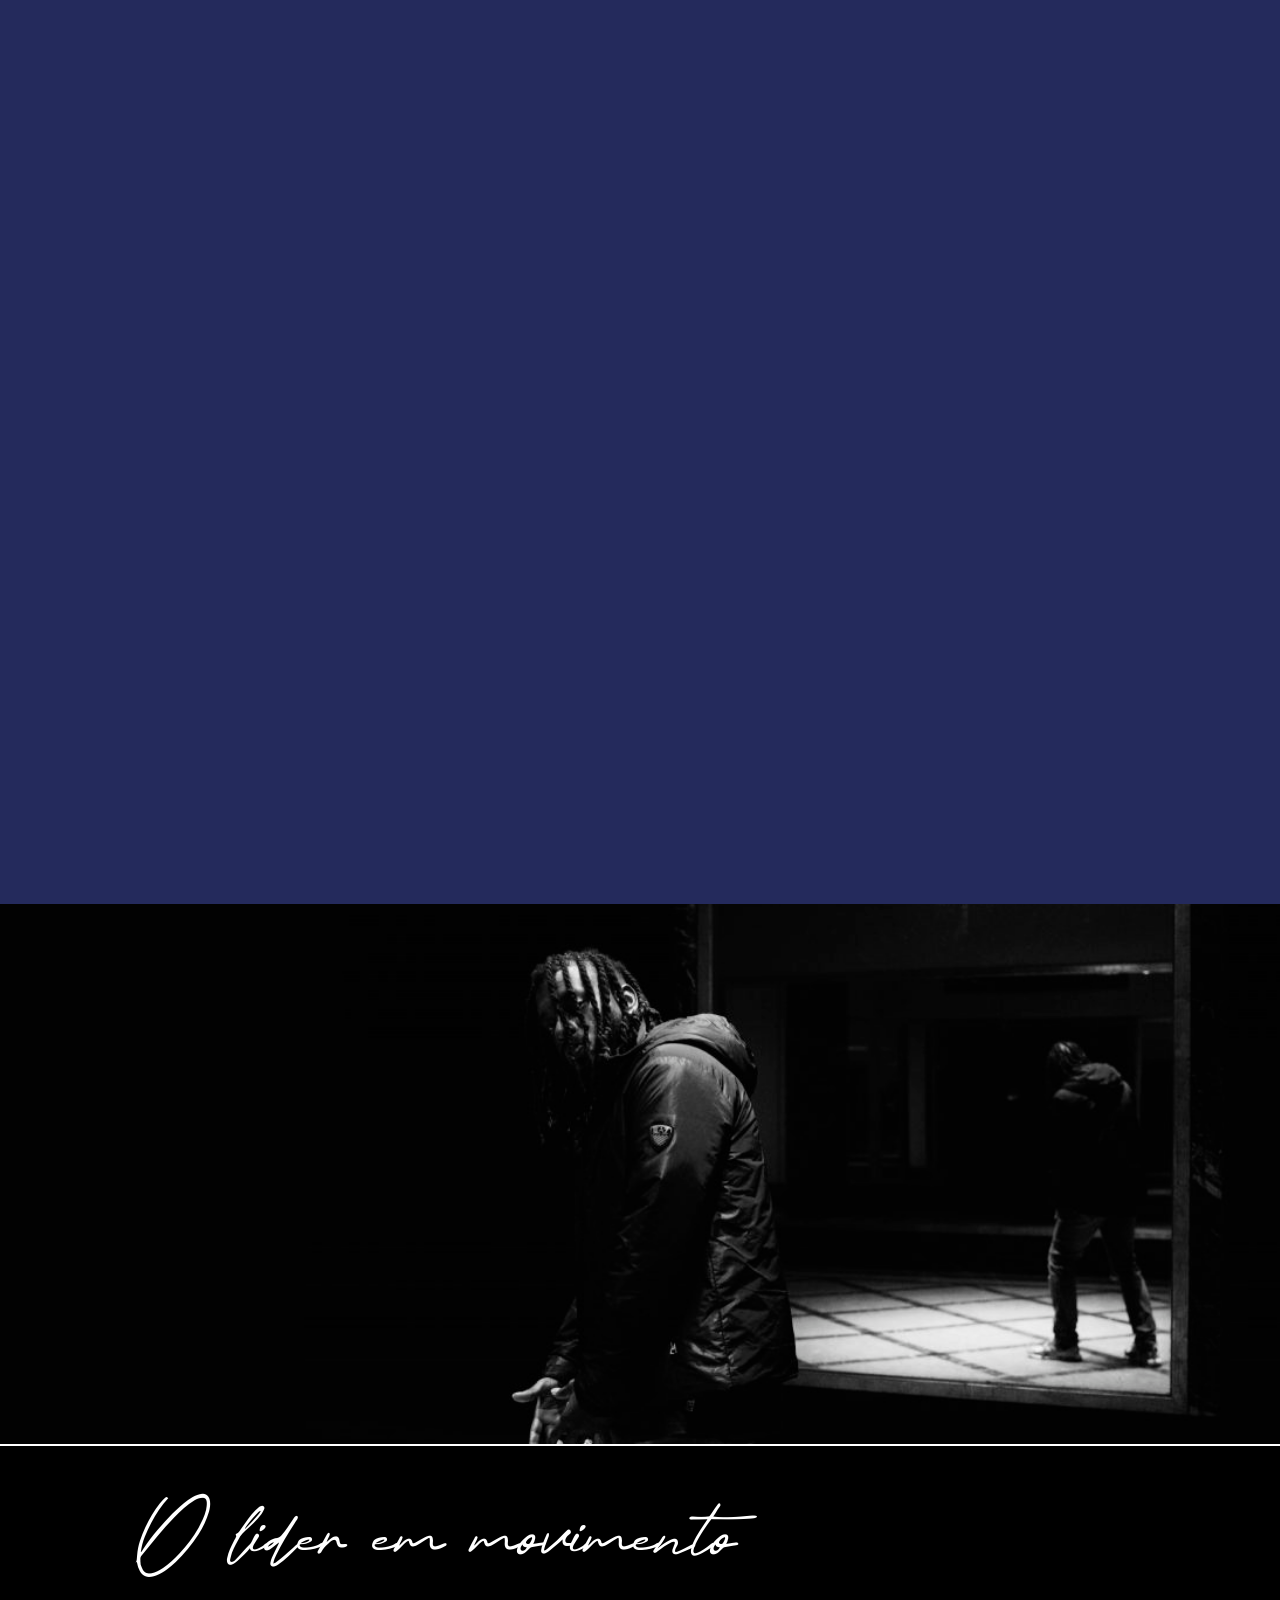
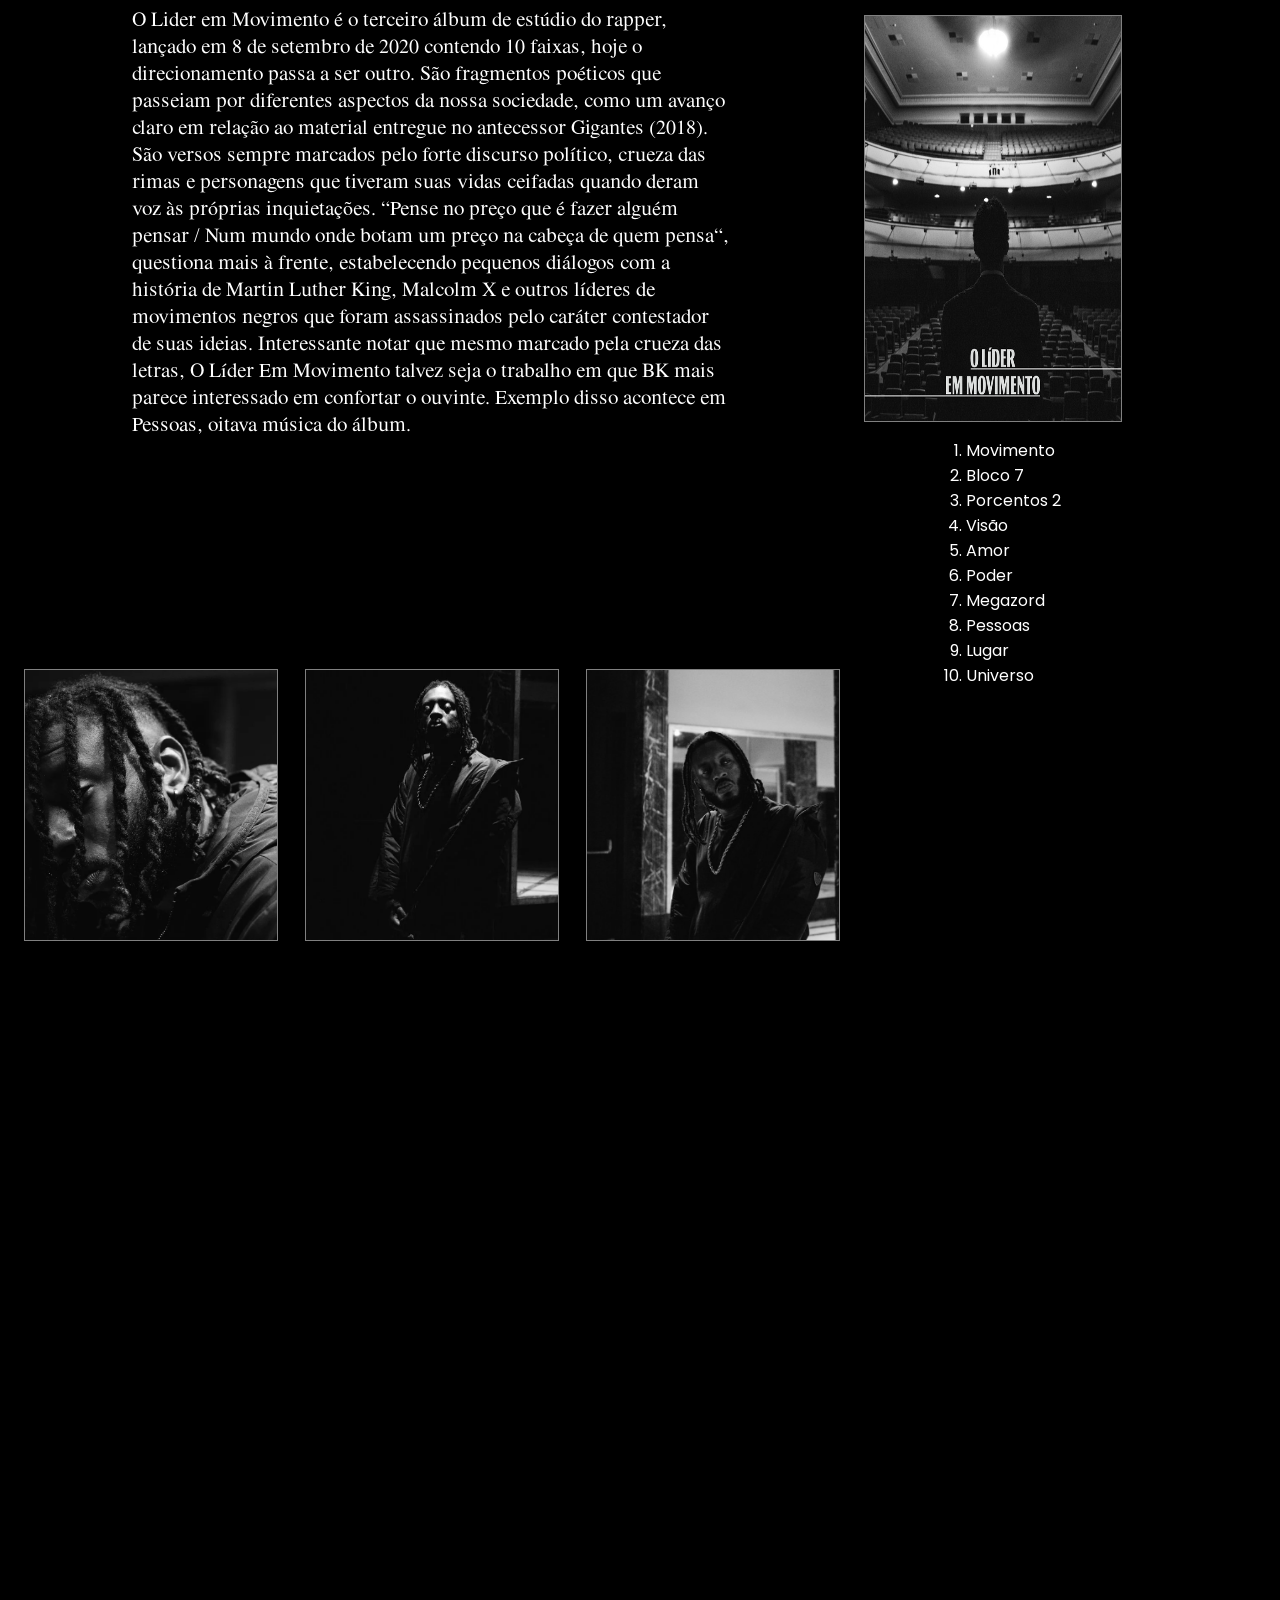
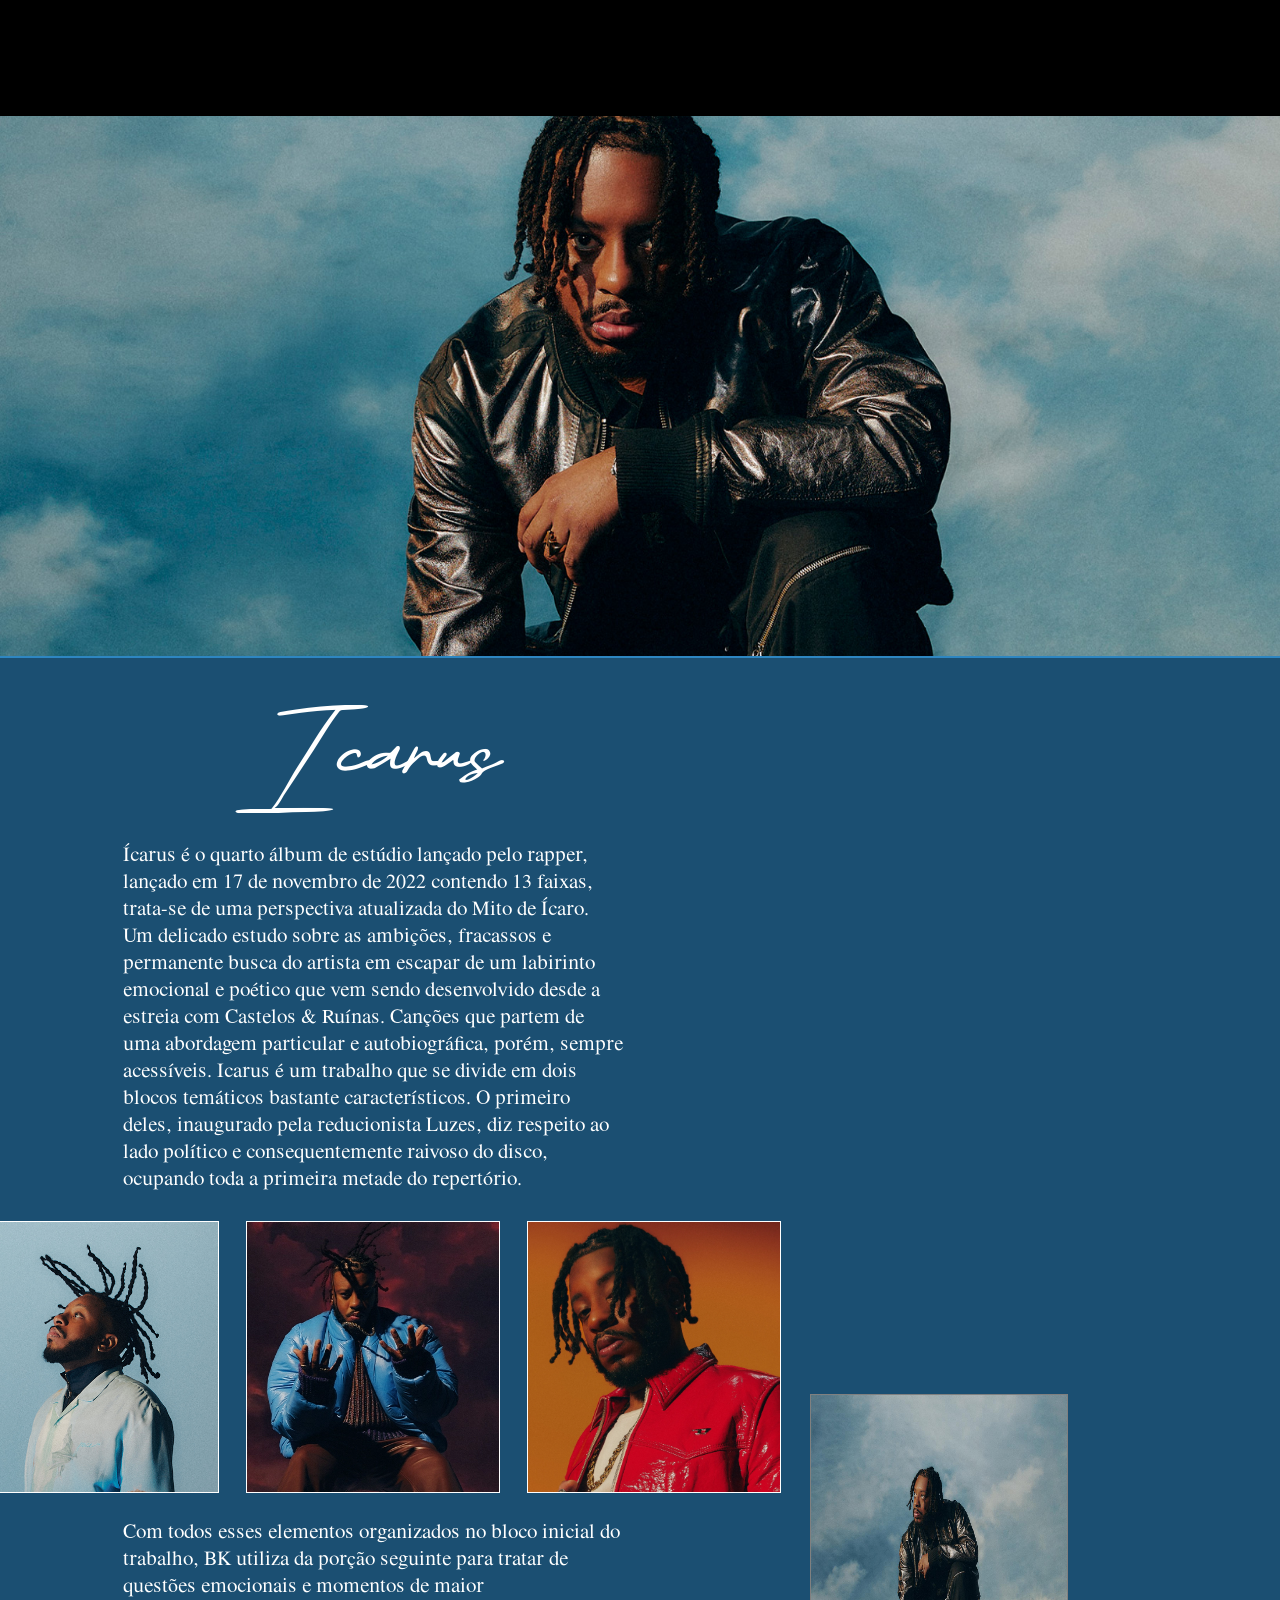
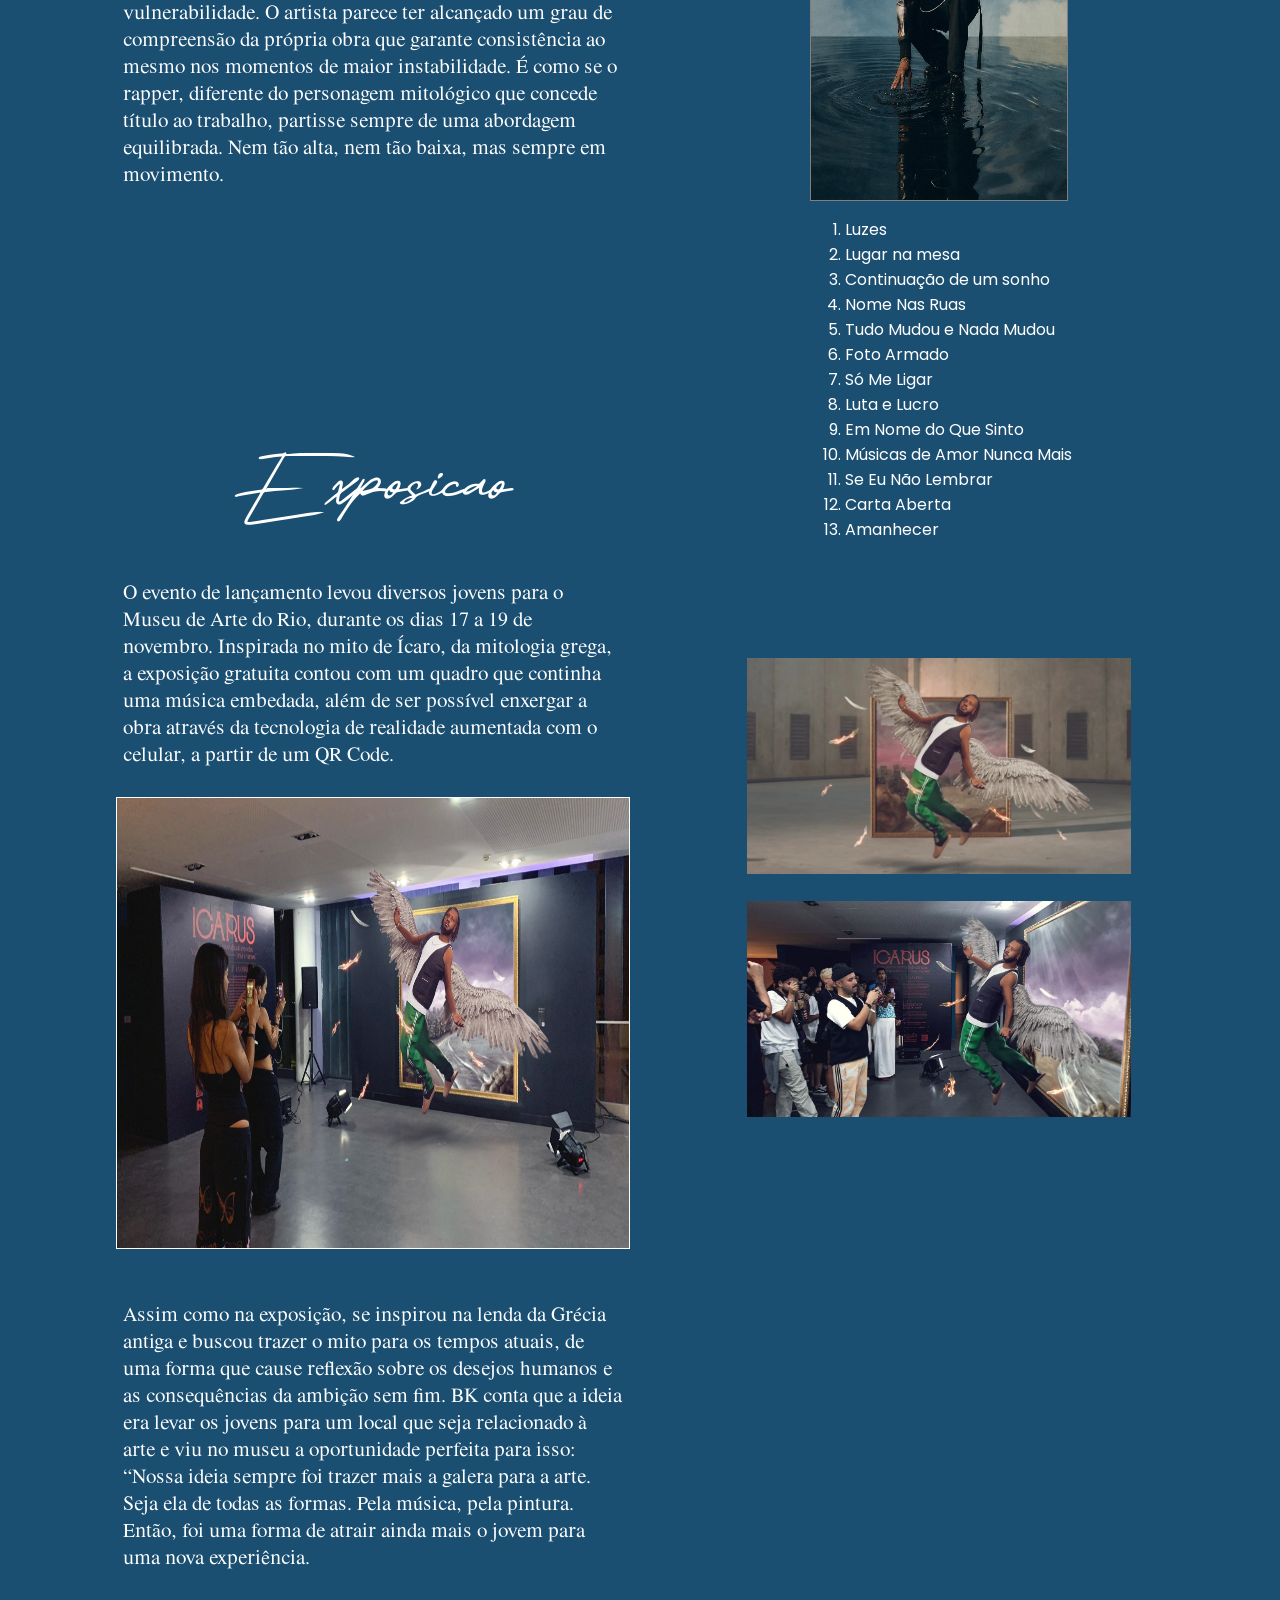
==== commit cc0f9d85: "." ====
--- a/index.html
+++ b/index.html
@@ -47,7 +47,7 @@
       que cita seus ídolos: — O Pantera Negra é uma referência importante, o que ele fez na história, principalmente
       na
       vida das crianças, foi marcante. Assim como olhei para Mano Brown, Jay-Z, Marcelo D2 e Kanye. <br><br>
-      <center><img class="bkshow-sobre" src="imgs/bk-imgs/bkshow2.jpeg"></center>
+      <center><img class="bkshow-sobre" src="imgs/bk-imgs/bk-chrome.jpeg"></center>
       <br><br>
       BK' conta atualmente com 4.4 milhões de ouvintes mensais na plataforma Spotify, contando atualmente com 7
       projetos, um deles sendo um álbum colaborativo com seu antigo grupo 'Pirâmide Perdida', dois EP's e 4 albuns, um
--- a/css/styleHP.css
+++ b/css/styleHP.css
@@ -177,9 +177,9 @@
 
 .bkshow-sobre{
   position: cover;
-width: 55vw;
-height: 65vh;
-border: 1px solid white;
+width: 65vw;
+height: 70vh;
+border: 1px solid grey;
 display: flex;
 justify-content: center;
 align-items: center;
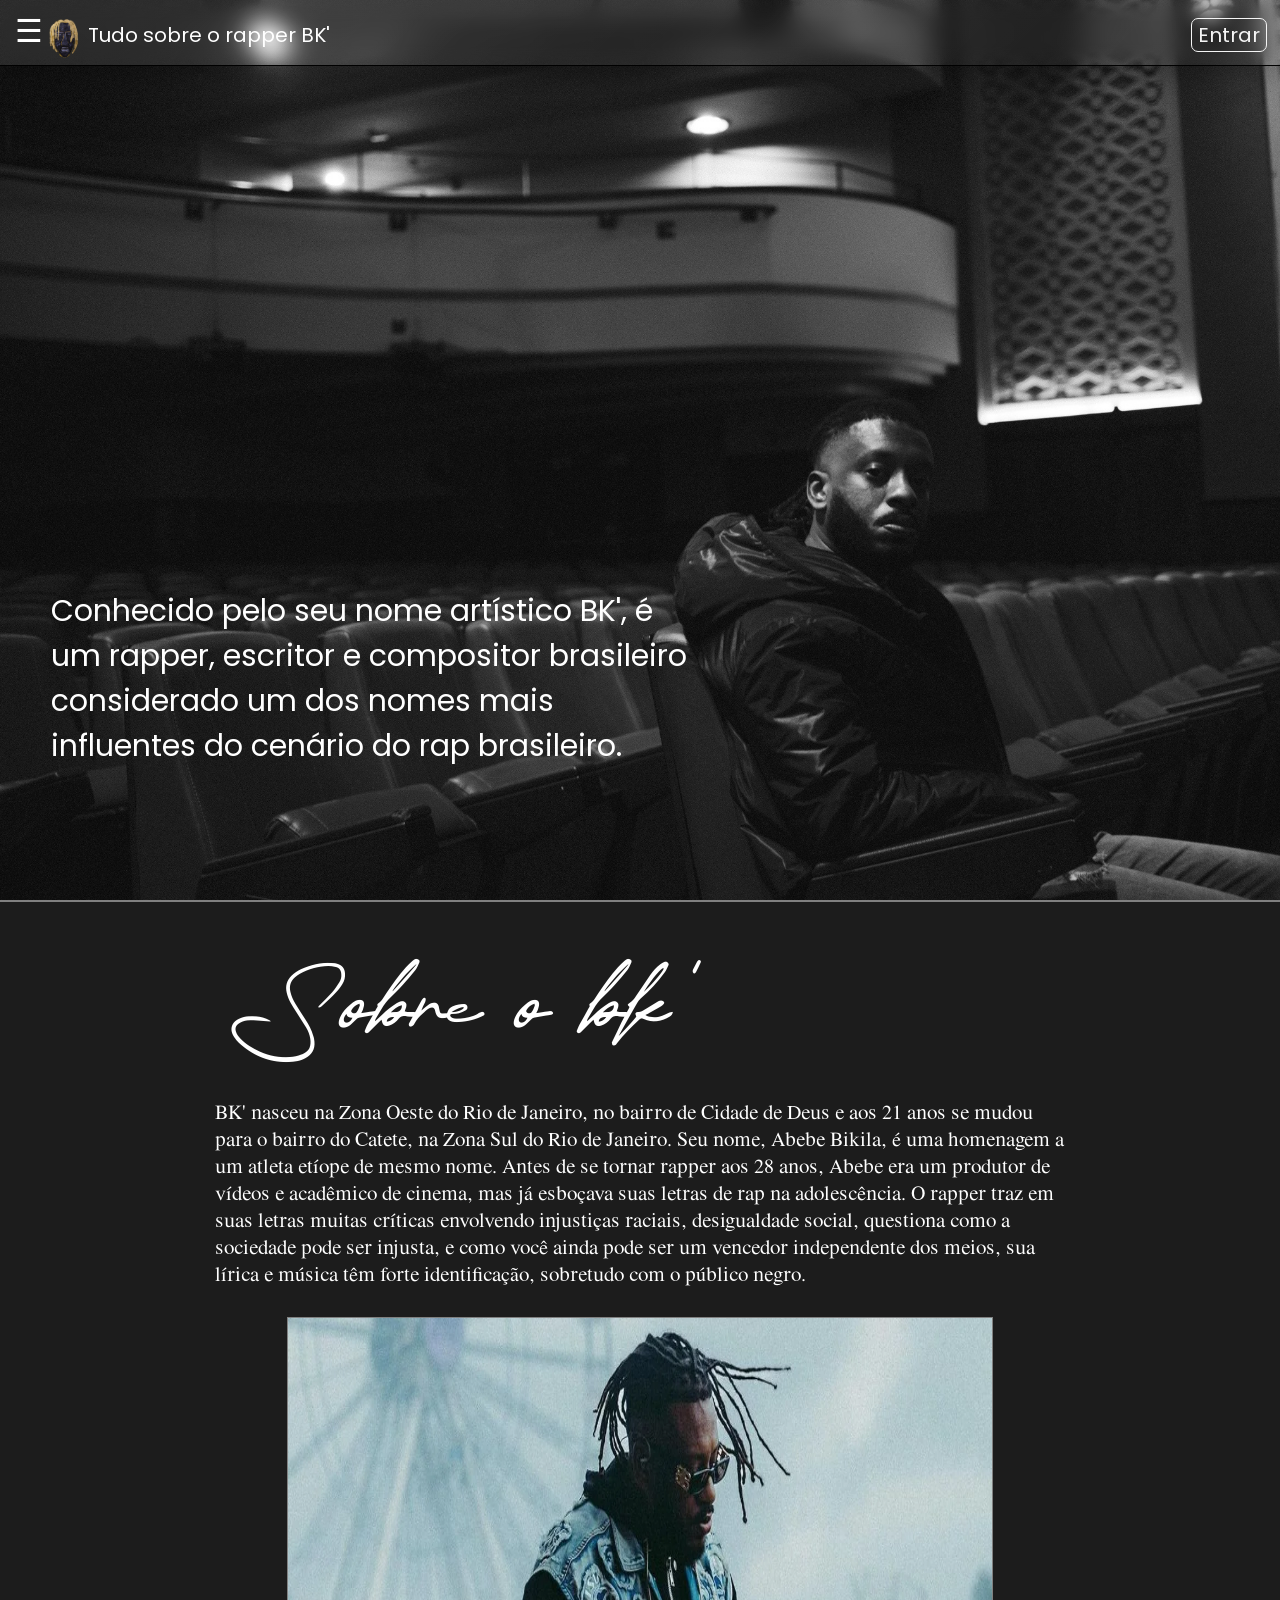
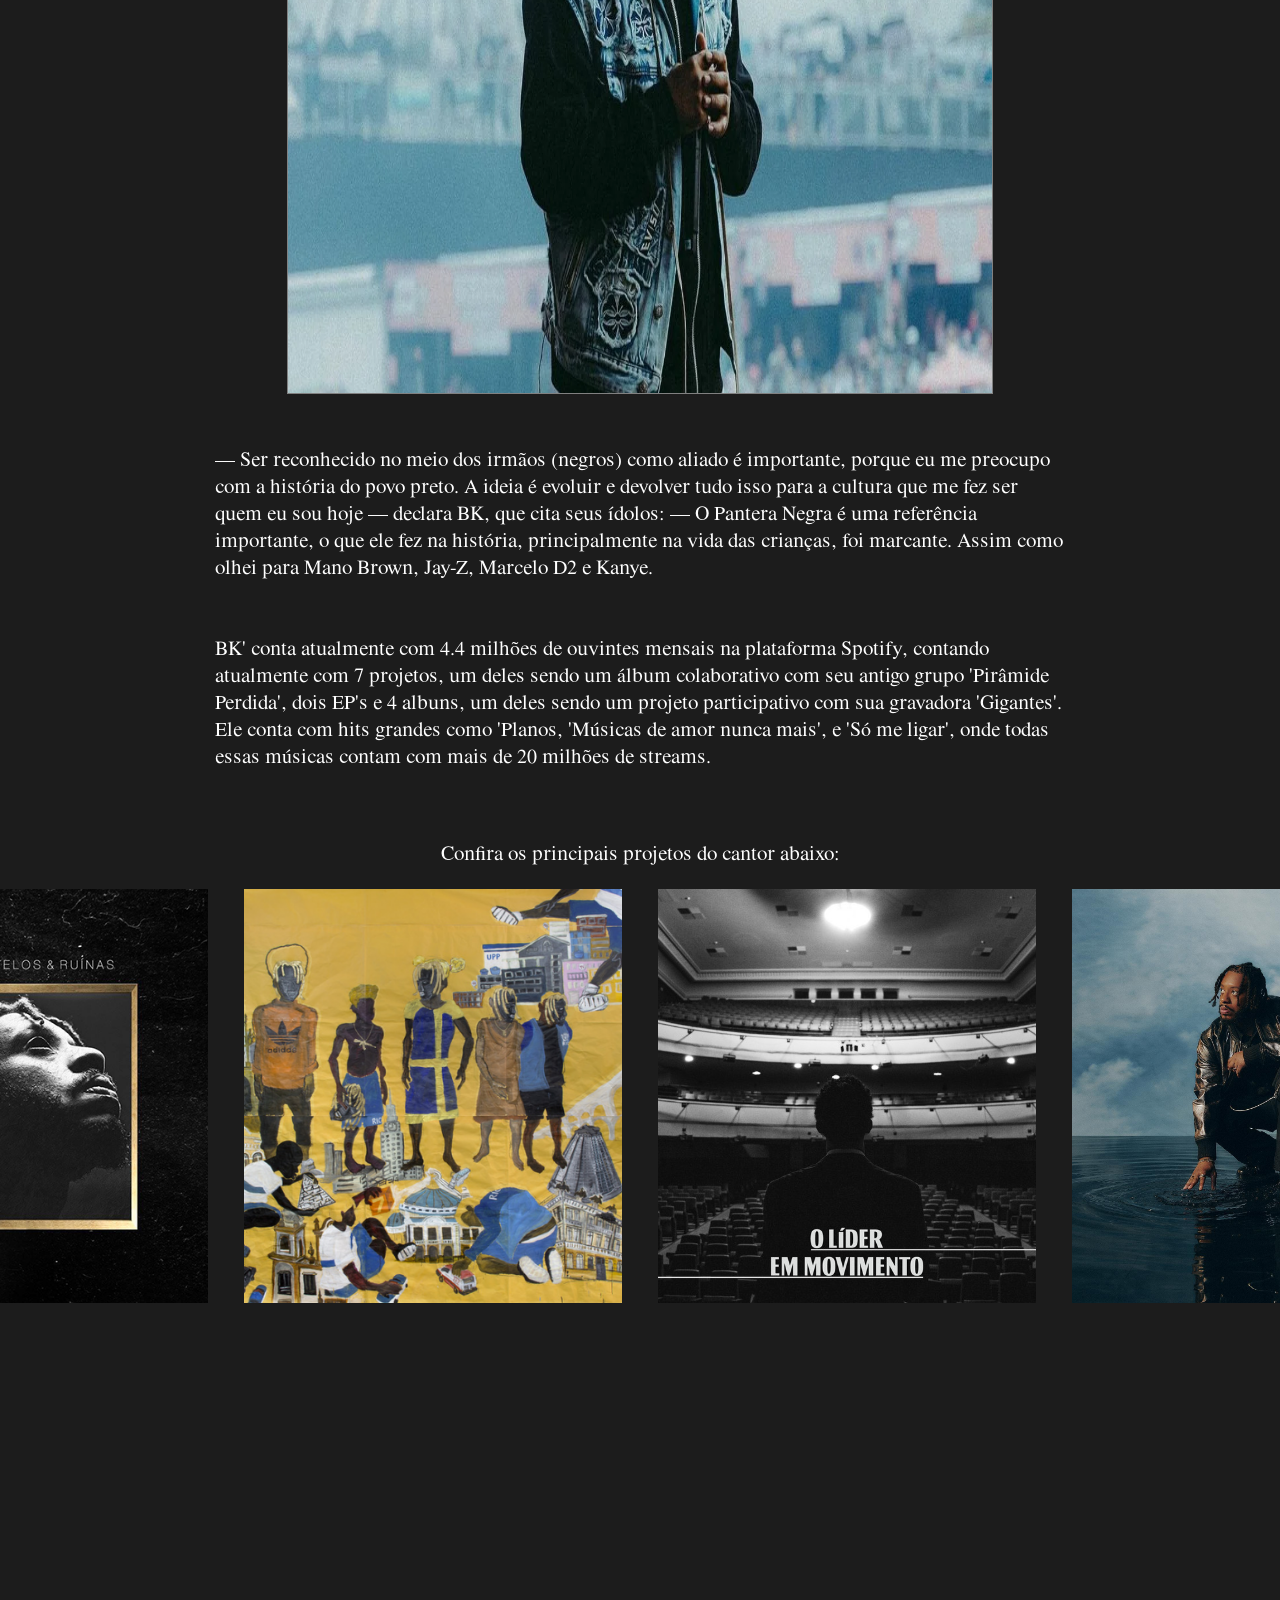
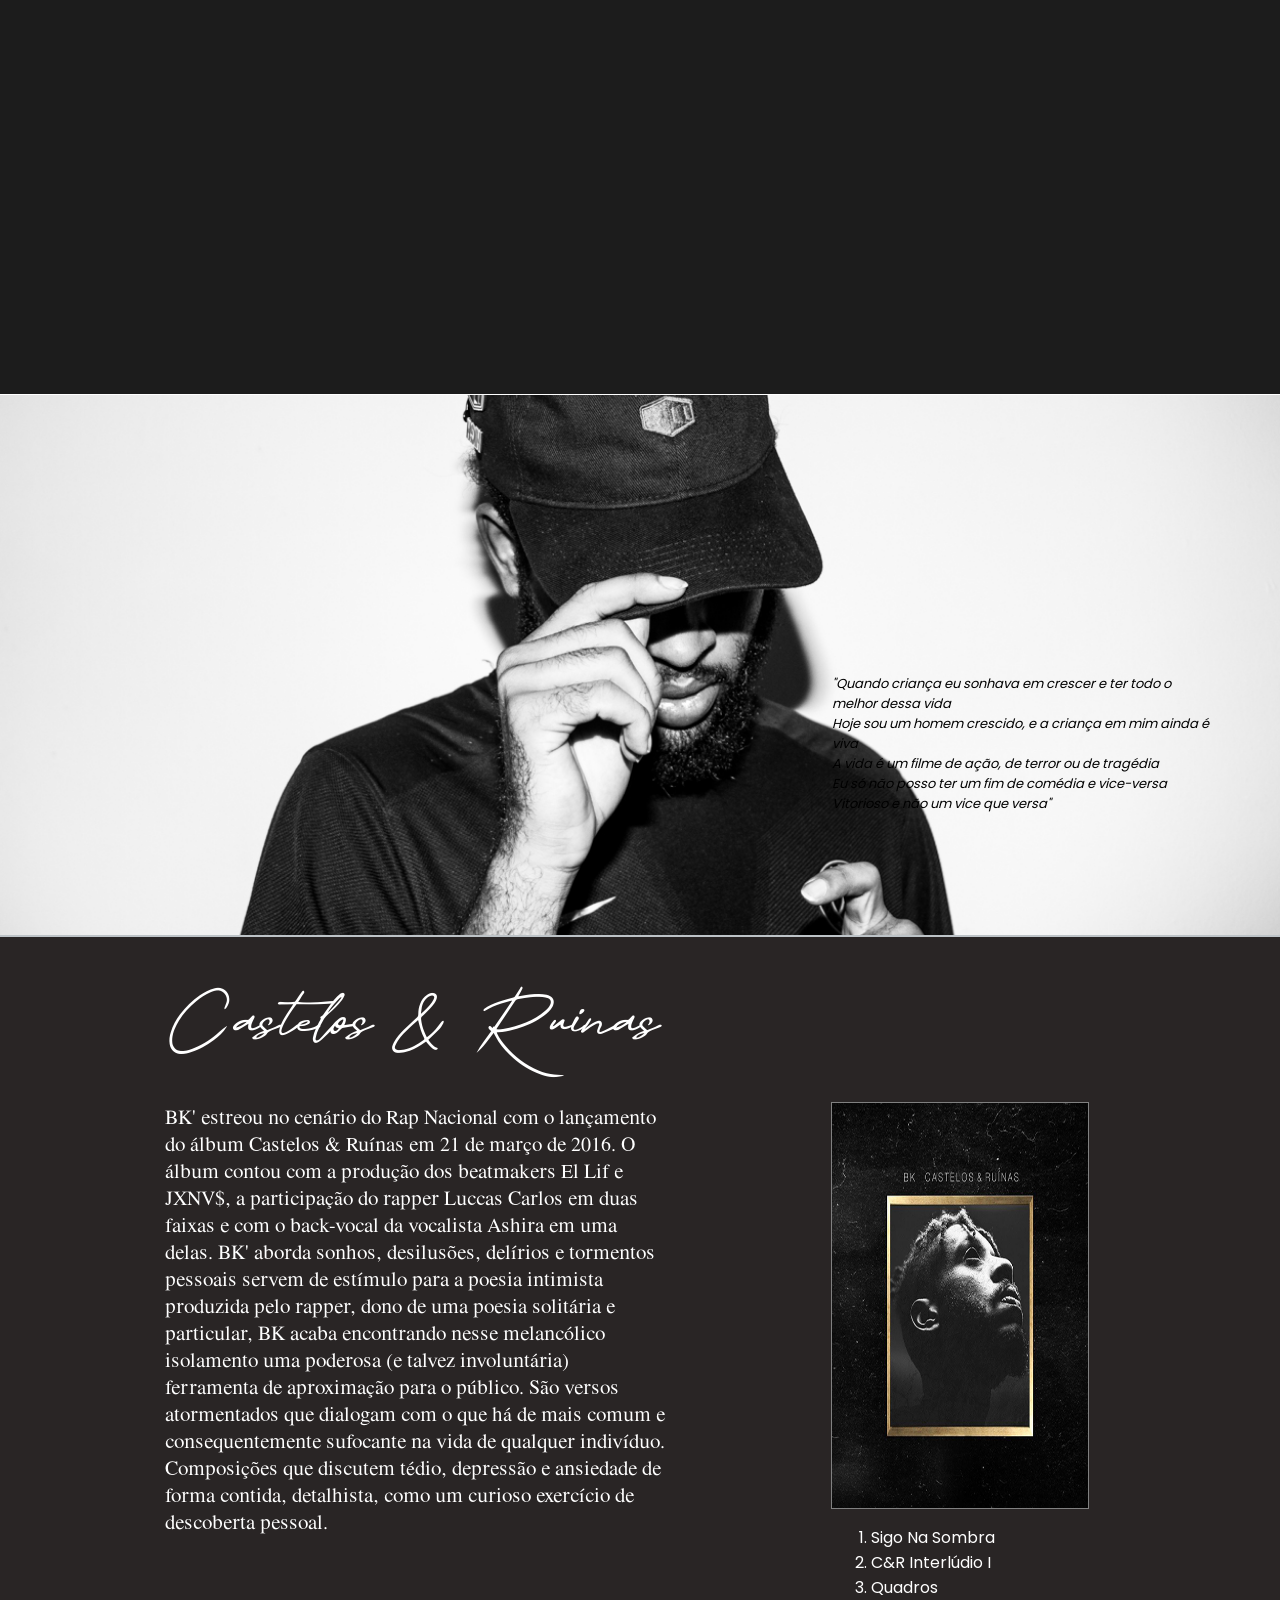
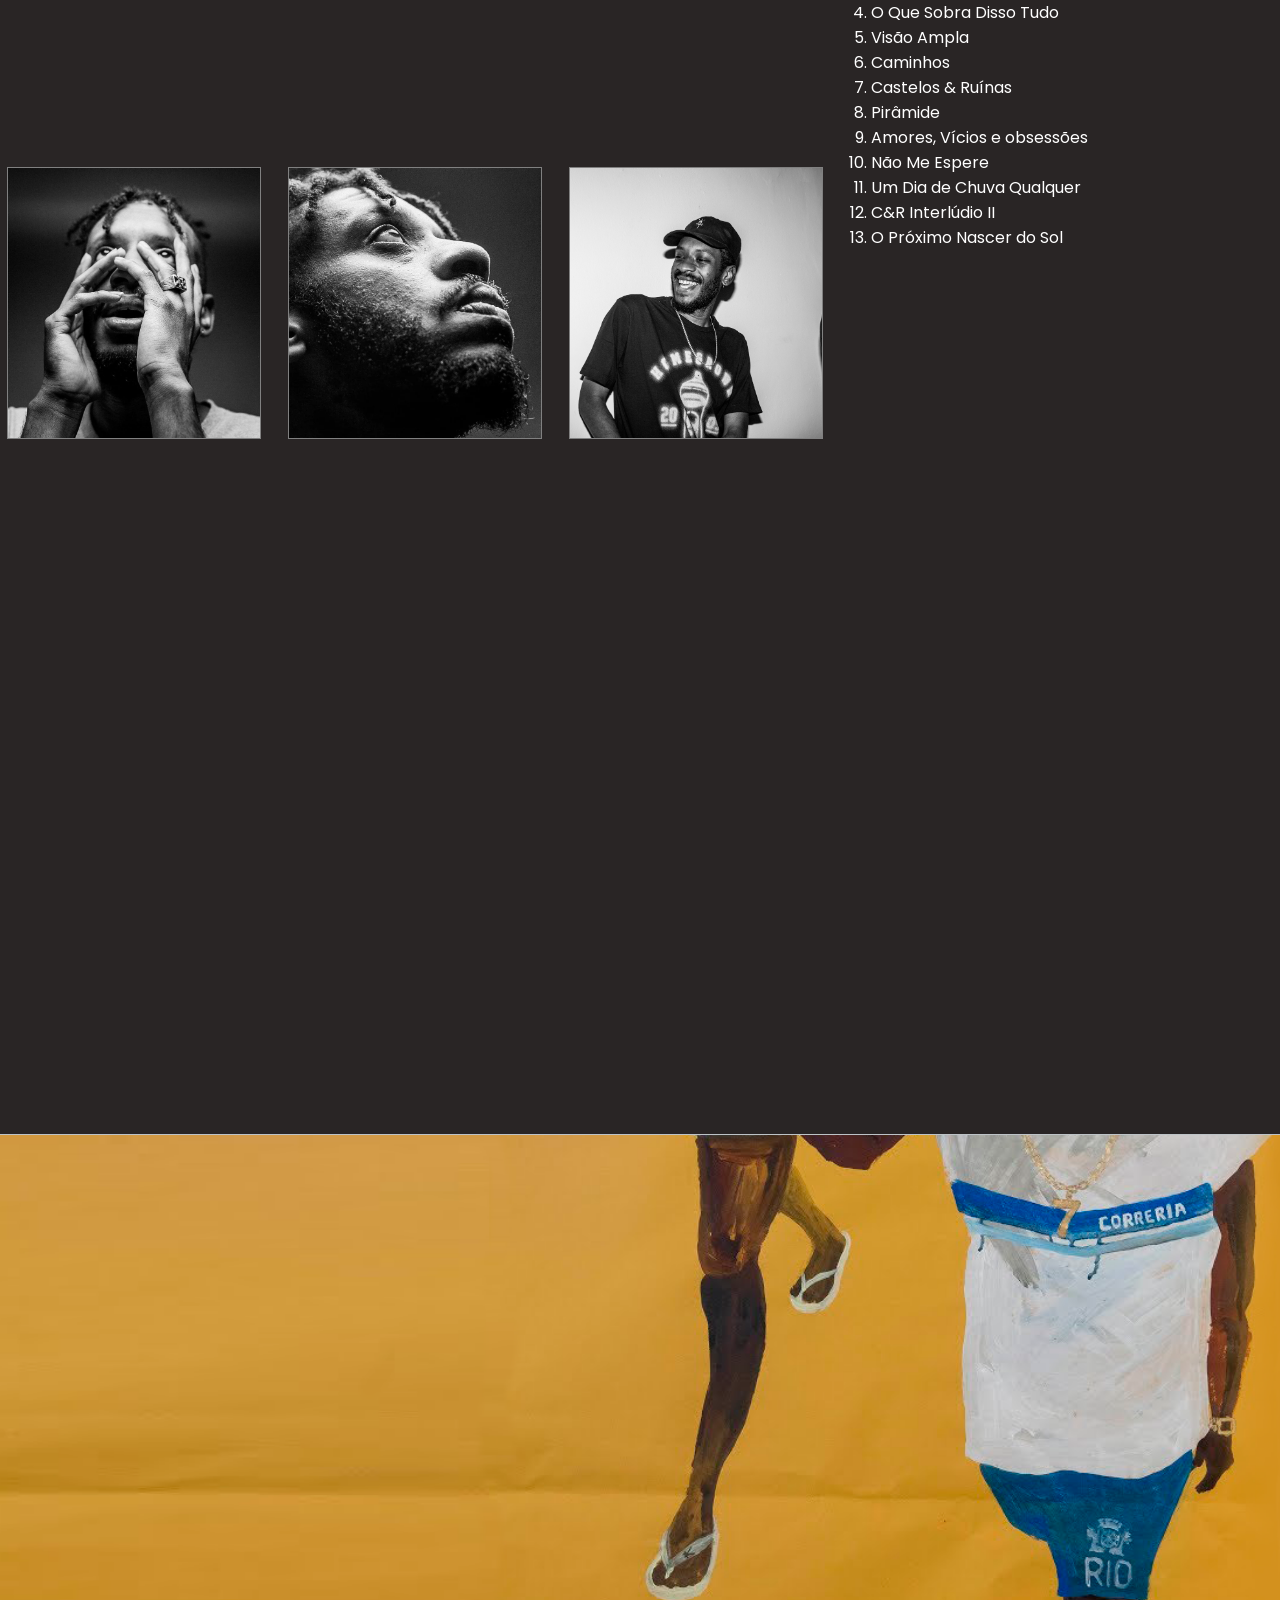
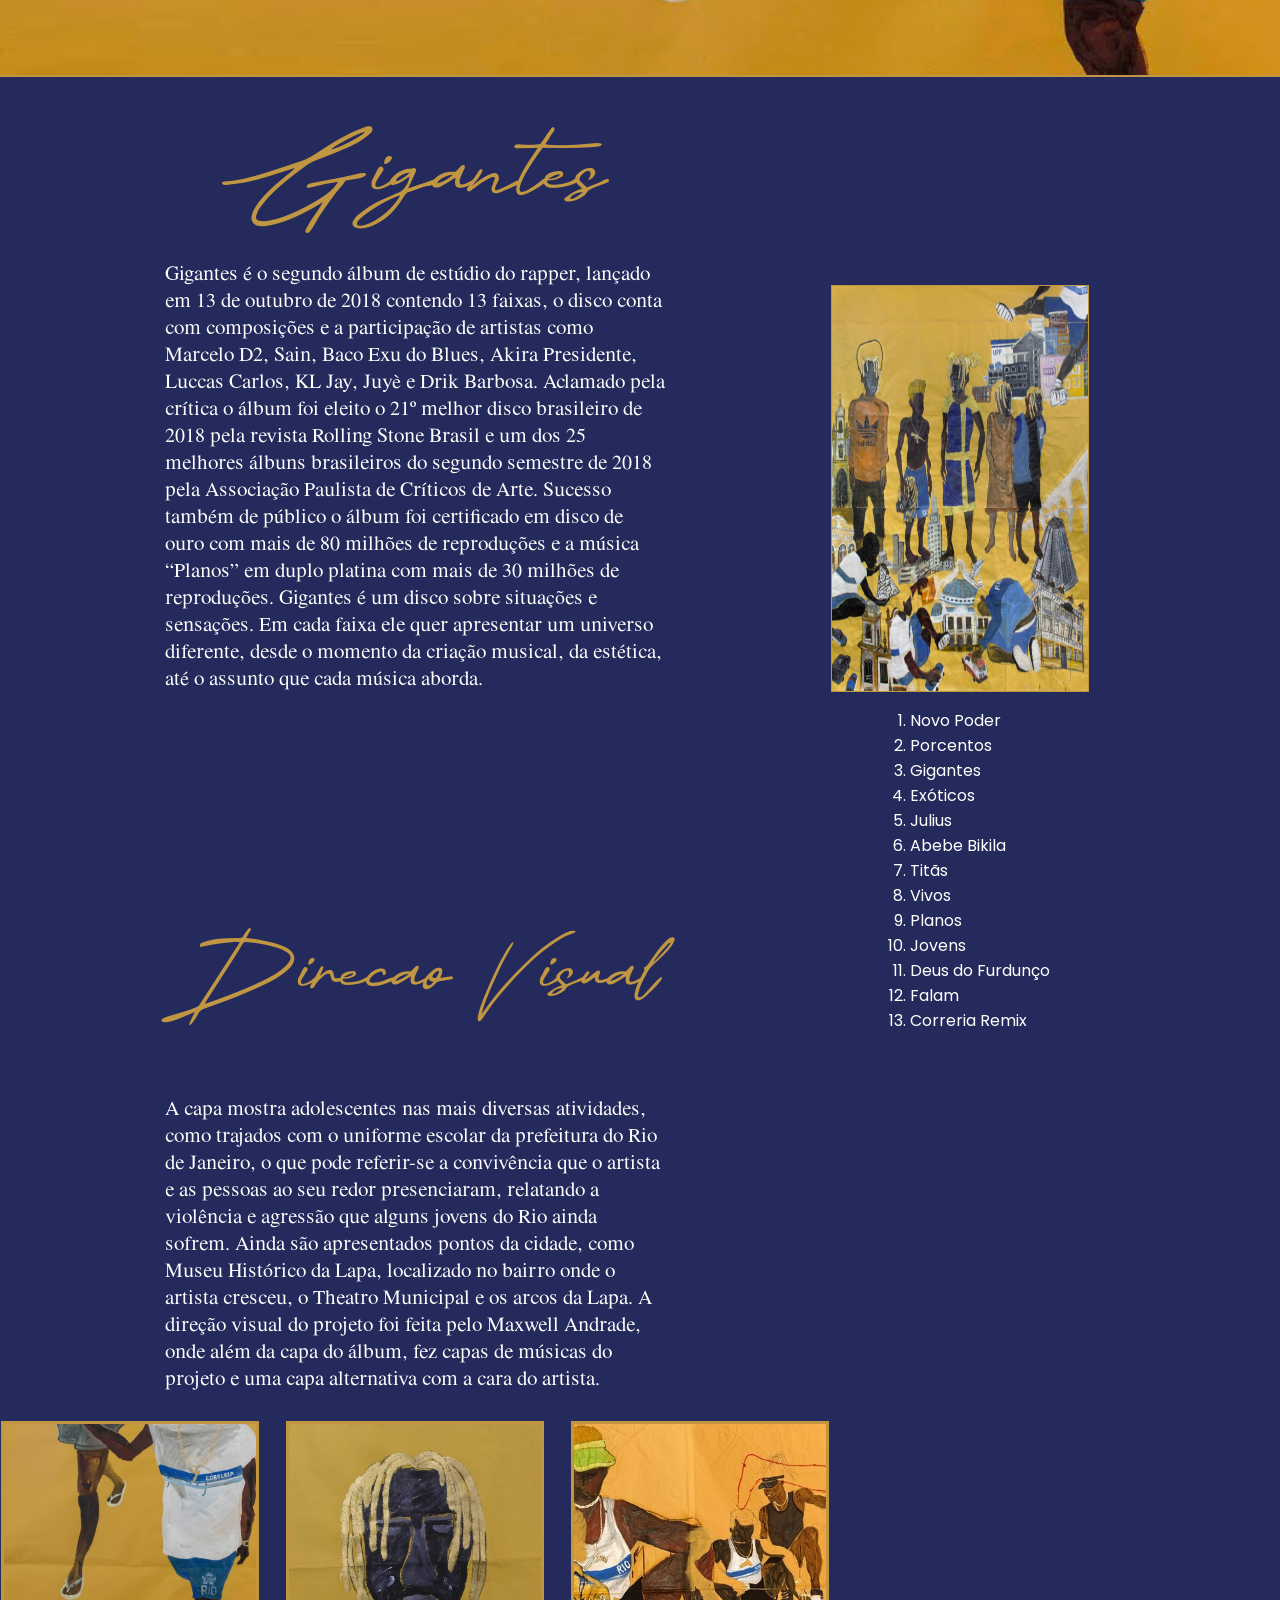
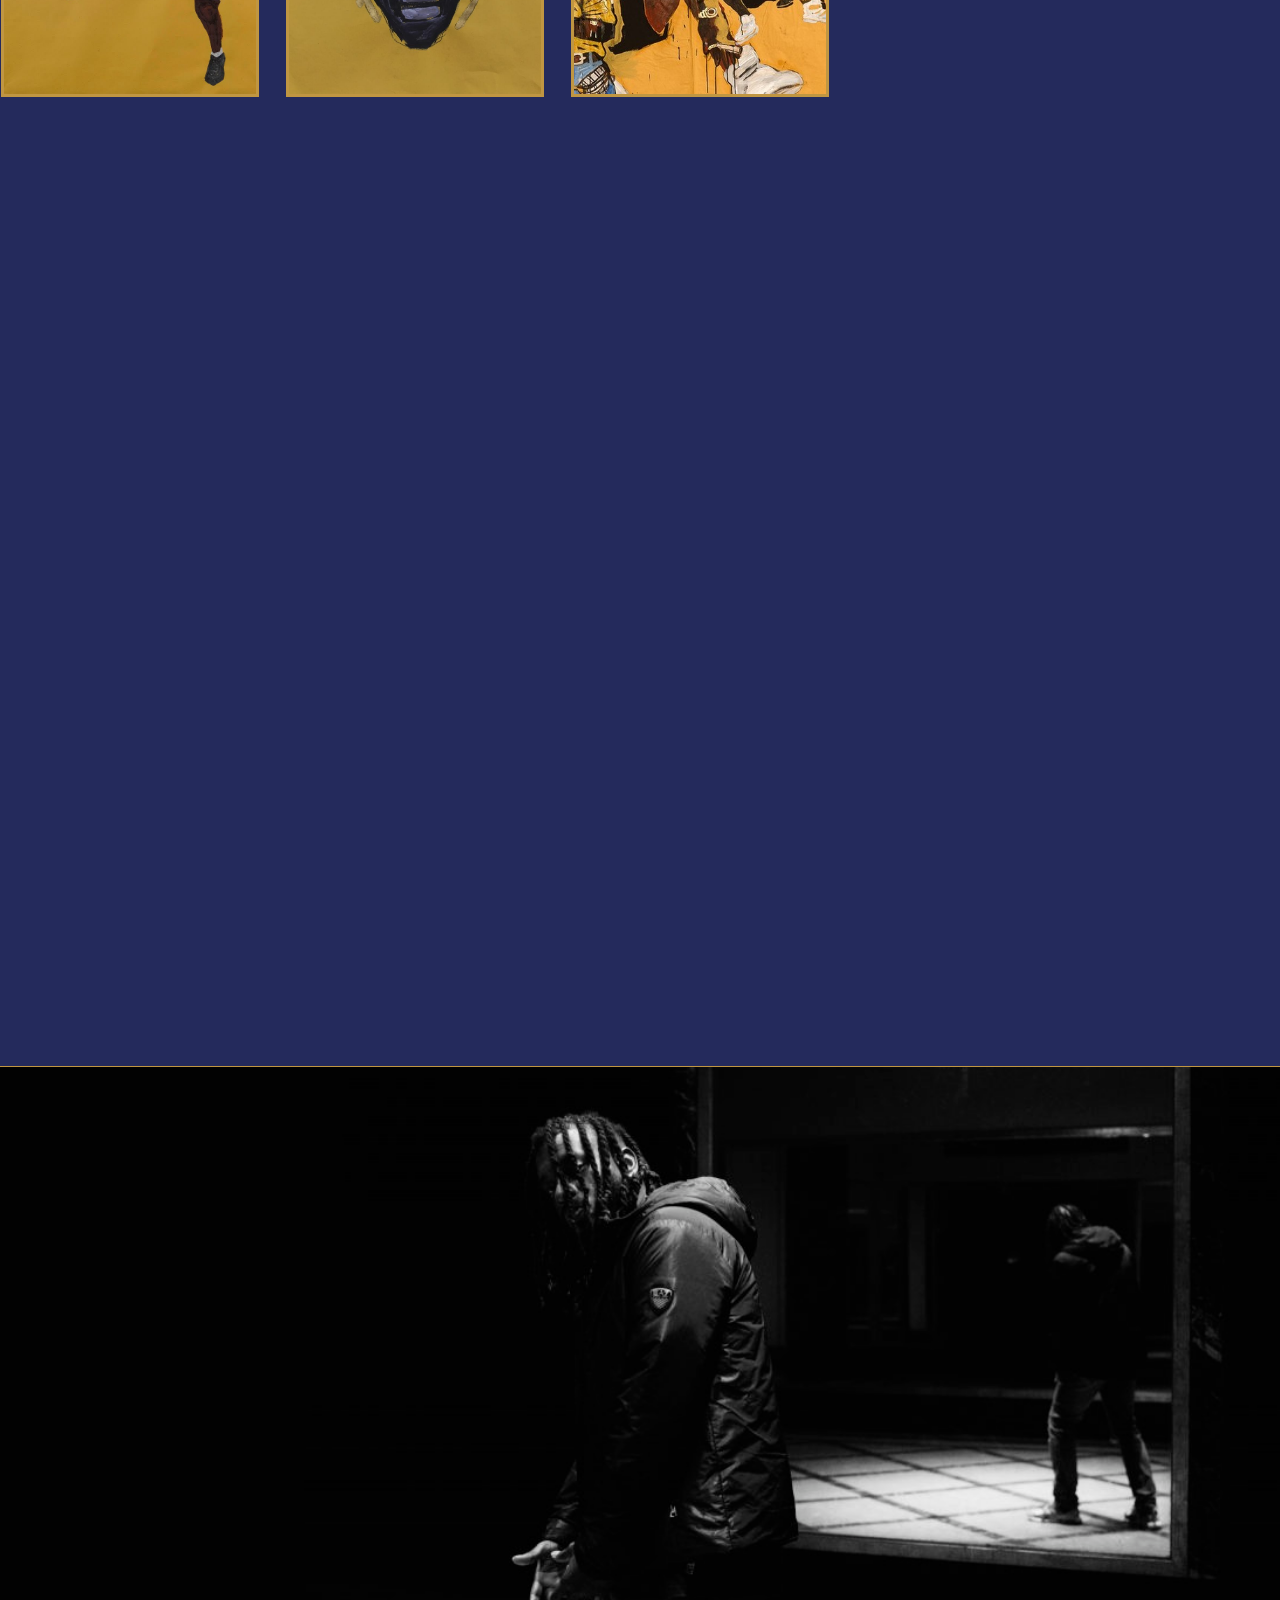
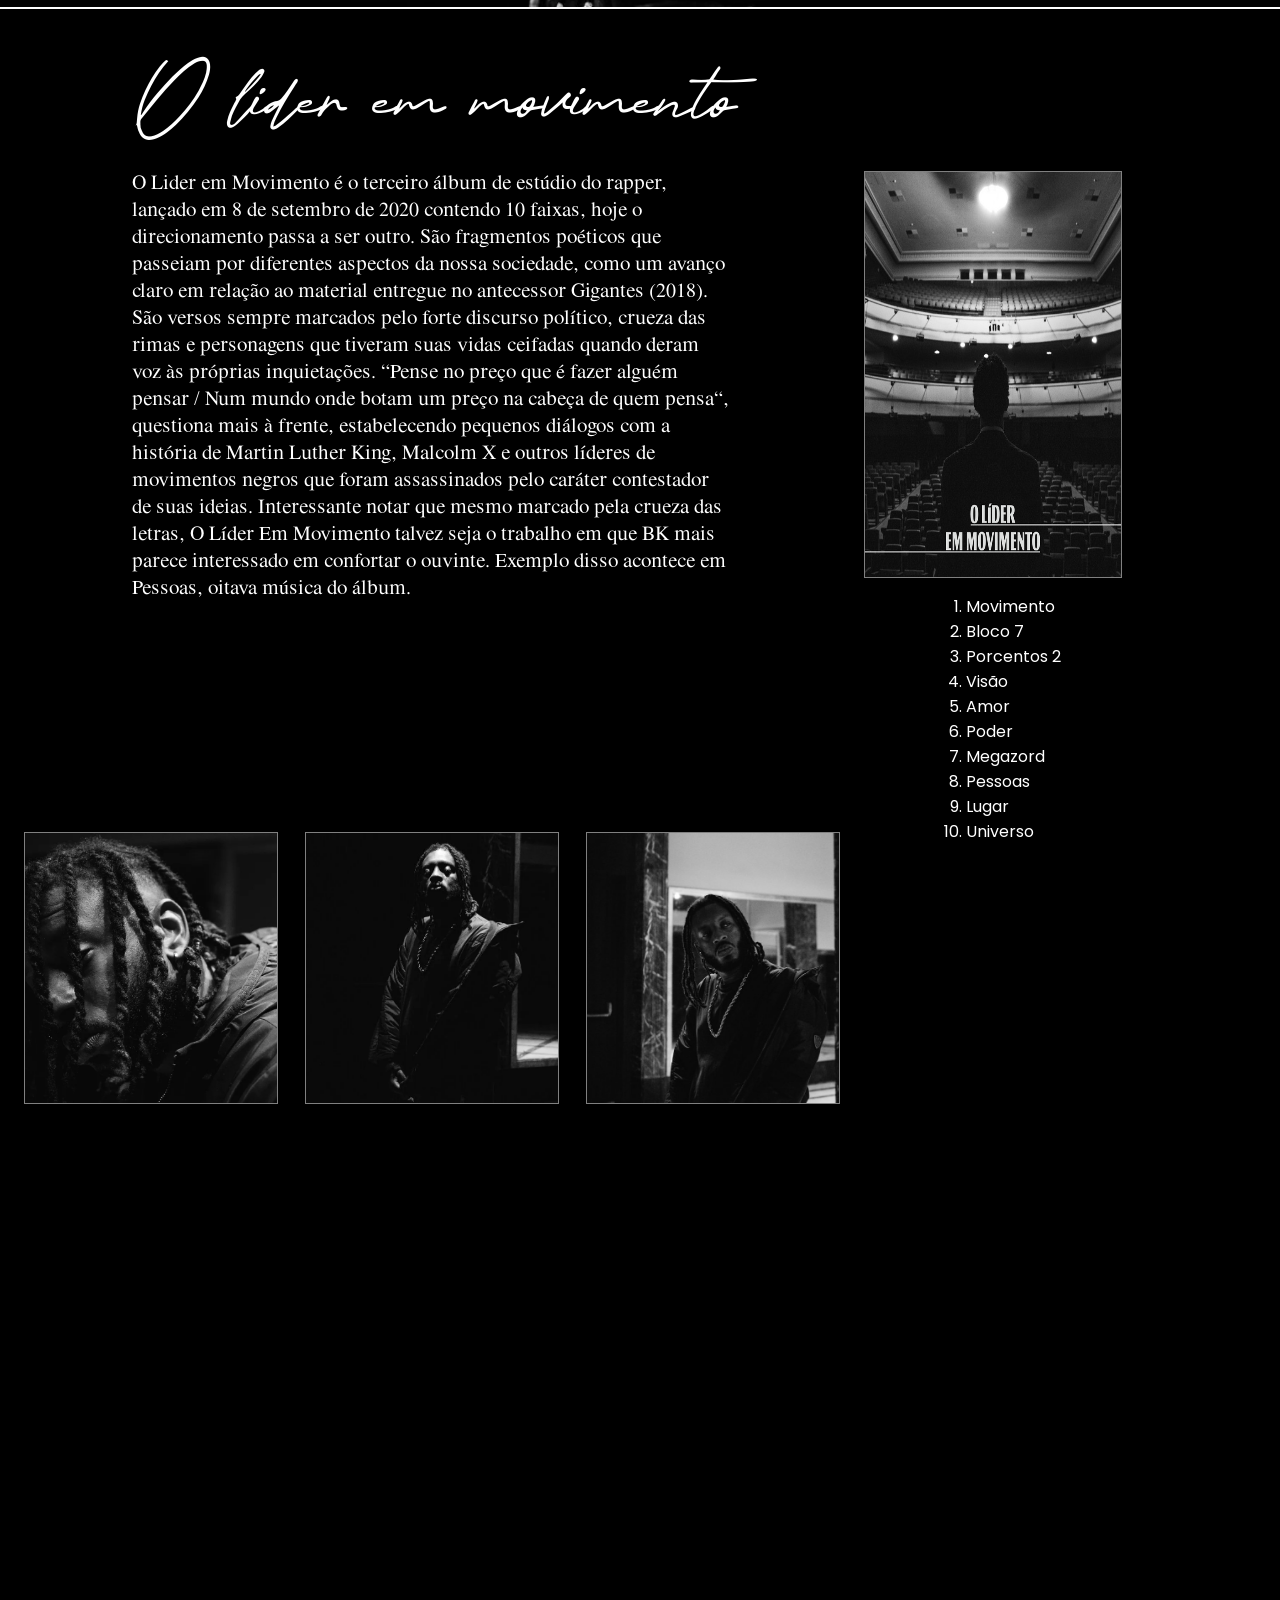
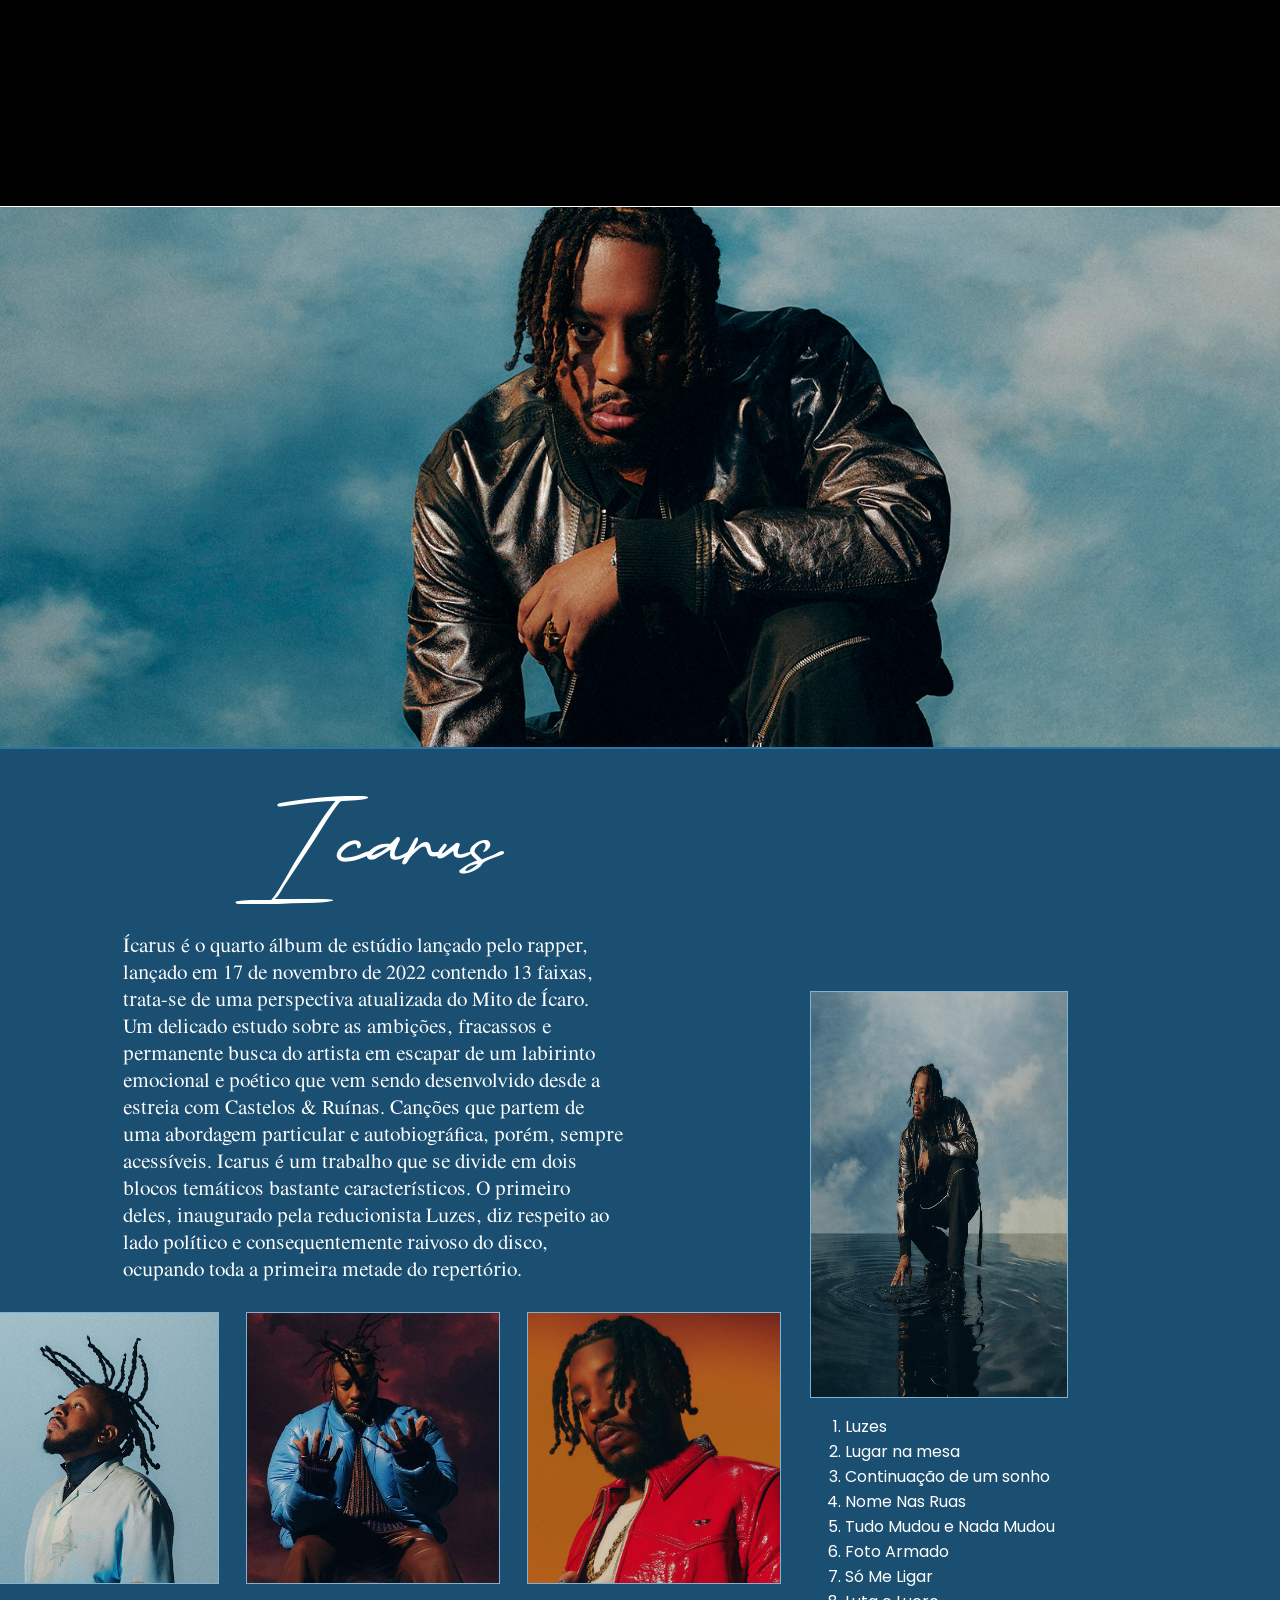
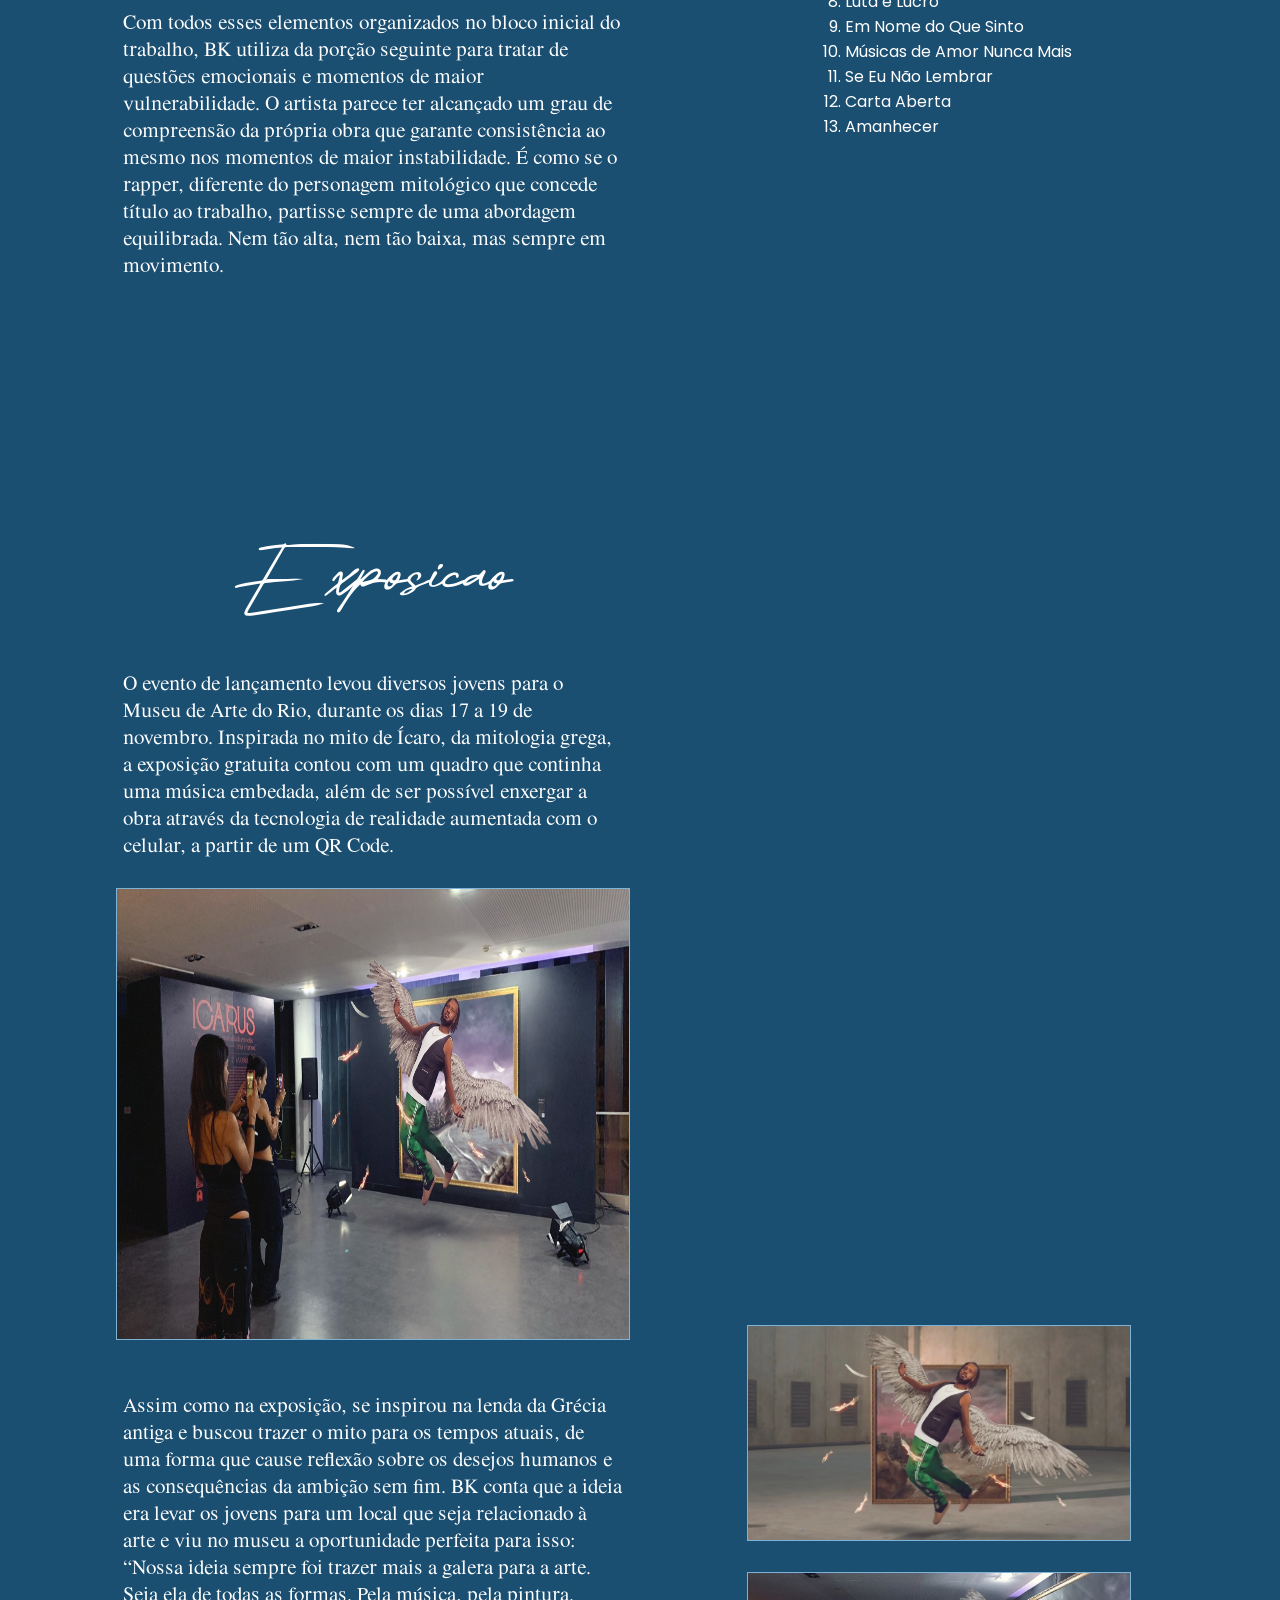
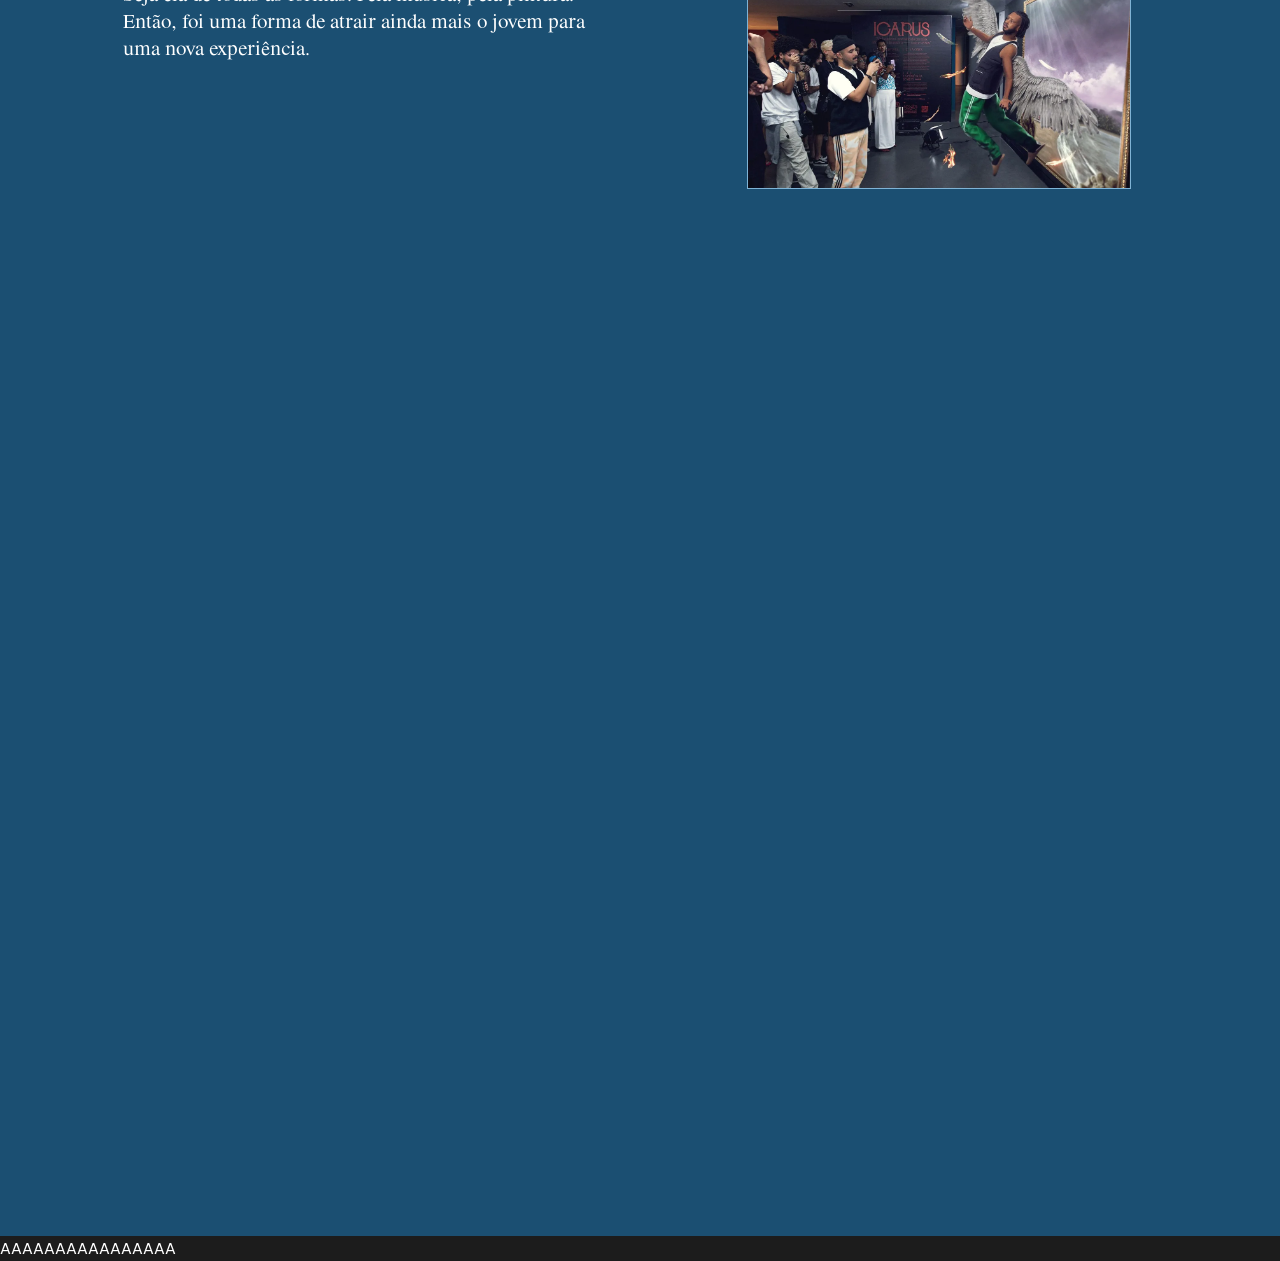
==== commit c6bb9b85: "Mudança nas cores das bordas, adição de smooth scrolling, mudança em títulos e fontes, mudança de im" ====
--- a/index.html
+++ b/index.html
@@ -16,7 +16,7 @@
       <a href="#">Home</a>
       <a href="index.html#sobre-ir">Sobre o BK'</a>
       <a href="index.html#projetos-ir">Projetos</a>
-      <a href="#">Exposição Icarus</a>
+      <a href="index.html#exposicao-ir">Exposição Icarus</a>
       <a href="#">Quiz</a>
       <a href="#">Pergunte aqui</a>
     </div>
@@ -40,23 +40,24 @@
       esboçava suas letras de rap na adolescência. O rapper traz em suas letras muitas críticas envolvendo injustiças
       raciais, desigualdade social, questiona como a sociedade pode ser injusta, e como você ainda pode ser um vencedor
       independente dos meios, sua lírica e música têm forte identificação, sobretudo com o público negro. <br><br>
-
+      <center><img class="bkshow-sobre" src="imgs/bk-imgs/bk-emshow.jpeg"></center>
+      <br><br>
       — Ser reconhecido no meio dos irmãos (negros) como aliado é importante, porque eu me preocupo com a história do
       povo preto. A ideia é evoluir e devolver tudo isso para a cultura que me fez ser quem eu sou hoje — declara BK,
 
       que cita seus ídolos: — O Pantera Negra é uma referência importante, o que ele fez na história, principalmente
       na
       vida das crianças, foi marcante. Assim como olhei para Mano Brown, Jay-Z, Marcelo D2 e Kanye. <br><br>
-      <center><img class="bkshow-sobre" src="imgs/bk-imgs/bk-chrome.jpeg"></center>
-      <br><br>
+      <br>
       BK' conta atualmente com 4.4 milhões de ouvintes mensais na plataforma Spotify, contando atualmente com 7
       projetos, um deles sendo um álbum colaborativo com seu antigo grupo 'Pirâmide Perdida', dois EP's e 4 albuns, um
       deles sendo um projeto participativo com sua gravadora 'Gigantes'. Ele conta com hits grandes como 'Planos,
       'Músicas de amor nunca mais', e 'Só me ligar', onde todas essas músicas contam com mais de 20 milhões de
       streams.
     </span>
+    <div id="projetos-ir"></div>
     <br><br>
-
+    
     <p class="confira-projetos">Confira os principais projetos do cantor abaixo:</p>
     <div id="img-track">
       <div class="image-container cer-clickable">
@@ -300,6 +301,7 @@
             src="https://open.spotify.com/embed/album/4YxPiDQY2qbVb0tJHEhAxS?utm_source=generator" width="100%"
             height="175" frameBorder="0" allowfullscreen=""
             allow="autoplay; clipboard-write; encrypted-media; fullscreen; picture-in-picture" loading="lazy"></iframe>
+            <div id="exposicao-ir"></div>
           <p>Exposicao</p>
           O evento de lançamento levou diversos jovens para o Museu de Arte do Rio, durante os dias 17 a 19 de novembro.
           Inspirada no mito de Ícaro, da mitologia grega, a exposição gratuita contou com um quadro que continha uma
@@ -335,15 +337,15 @@
             <li>Carta Aberta</li>
             <li>Amanhecer</li>
           </ol>
-          <br><br><br><br>
-          <div class="img-track-icarus">
-            <img src="imgs/icarus/ICARUS-01-HEADER_copy.jpg">
-            <img src="imgs/icarus/bk7.jpeg">
+          <div class="img-exposicao">
+            <img src="imgs/icarus/ICARUS-01-HEADER_copy.jpg" style="margin-top: 130vh; border: 1px solid #7FB3D5;">
+            <img src="imgs/icarus/bk7.jpeg" style="margin-top: 1%; border: 1px solid #7FB3D5;">
           </div>
         </div>
       </div>
     </div>
   </div>
+  <footer>AAAAAAAAAAAAAAAA</footer>
 </body>
 
 </html>
--- a/css/styleHP.css
+++ b/css/styleHP.css
@@ -38,6 +38,9 @@
   color: white;
 }
 
+html {
+  scroll-behavior: smooth;
+}
 
 .navbar {
   background-color: #393939;
@@ -96,15 +99,15 @@
   width: 100vw;
   height: 100vh;
   object-fit: cover;
-  border-bottom: 2px solid white;
+  border-bottom: 2px solid grey;
 }
 
 .header p {
   font-size: 30px;
-  margin-left: 9%;
-  width: 35%;
-  color: white;
-  margin-top: -32%;
+  margin-left: 4%;
+  width: 50%;
+  color: white;
+  margin-top: -25%;
 }
 
 .sidepanel {
@@ -169,7 +172,7 @@
 
 .sobre {
   background-color: #1C1C1C;
-  height: 265vh;
+  height: 295vh;
   margin-right: 215px;
   margin-left: 215px;
   /* border-bottom: 2px solid #393939; */
@@ -177,8 +180,8 @@
 
 .bkshow-sobre{
   position: cover;
-width: 65vw;
-height: 70vh;
+width: 55vw;
+height: 75vh;
 border: 1px solid grey;
 display: flex;
 justify-content: center;
@@ -281,7 +284,7 @@
 
 .casteloseruinas {
   background-color: #292525;
-  height: 250vh;
+  height: 260vh;
 }
 
 .casteloseruinas .bk-bloco {
@@ -289,7 +292,8 @@
   width: 100%;
   height: 60vh;
   object-fit: cover;
-  border-bottom: 2px solid black;
+  border-top: 1px solid white;
+  border-bottom: 2px solid #BDC3C7;
 }
 
 .title-cer{
@@ -329,7 +333,7 @@
   flex-direction: column;
   justify-content: center;
   align-items: center;
-  margin-top: -10%;
+  margin-top: 8%;
   margin-right: 2%;
 }
 
@@ -362,7 +366,7 @@
 /* GIGANTES */
 .gigantes {
   background-color: #242a5c;
-  height: 370vh;
+  height: 348vh;
 }
 
 
@@ -371,7 +375,8 @@
   width: 100%;
   height: 60vh;
   object-fit: cover;
-  border-bottom: 2px solid #393939;
+  border-top: 1px solid #BDC3C7;
+  border-bottom: 2px solid #c09642;
 }
 
 .gigantes-title{
@@ -391,7 +396,7 @@
 .capa-gigantes {
   height: 45vh;
   width: 20vw;
-  border: 1px solid gold;
+  border: 1px solid #c09642;
   bottom: 100px;
 }
 
@@ -441,7 +446,7 @@
 /*O LÍDER EM MOVIMENTO*/
 .olideremovimento {
   background-color: black;
-  height: 268vh;
+  height: 260vh;
 }
 
 .olideremovimento .olem-banner {
@@ -449,6 +454,7 @@
   width: 100%;
   height: 60vh;
   object-fit: cover;
+  border-top: 1px solid #c09642;
   border-bottom: 2px solid white;
 }
 
@@ -479,7 +485,7 @@
   flex-direction: column;
   justify-content: center;
   align-items: center;
-  margin-top: -6%;
+  margin-top: -7%;
   margin-right: 2%;
 }
 
@@ -527,7 +533,8 @@
   width: 100%;
   height: 60vh;
   object-fit: cover;
-  border-bottom: 2px solid #2E86C1;
+  border-top: 1px solid white;
+  border-bottom: 2px solid #2874A6;
 }
 
 .title-icarus{
@@ -547,7 +554,7 @@
 .capa-icarus {
   height: 45vh;
   width: 20vw;
-  border: 1px solid grey;
+  border: 1px solid #7FB3D5;
   bottom: 100px;
 }
 
@@ -556,7 +563,7 @@
   flex-direction: column;
   justify-content: center;
   align-items: center;
-  margin-top: 10%;
+  margin-bottom: 75%;
   margin-right: 2%;
 }
 
@@ -576,7 +583,7 @@
   height: 30vmin;
   object-fit: cover;
   object-position: center;
-  border: 1px solid white;
+  border: 1px solid #7FB3D5;
 }
 
 .texto-icarus #img-trackicarus {
@@ -595,10 +602,10 @@
 .texto-icarus img{
   width: 40vw;
   height: 50vh;
-  border: 1px solid white;
-}
-
-.img-track-icarus{
+  border: 1px solid #7FB3D5;
+}
+
+.img-exposicao{
   display: flex;
   flex-direction: column;
   width: 30vw;
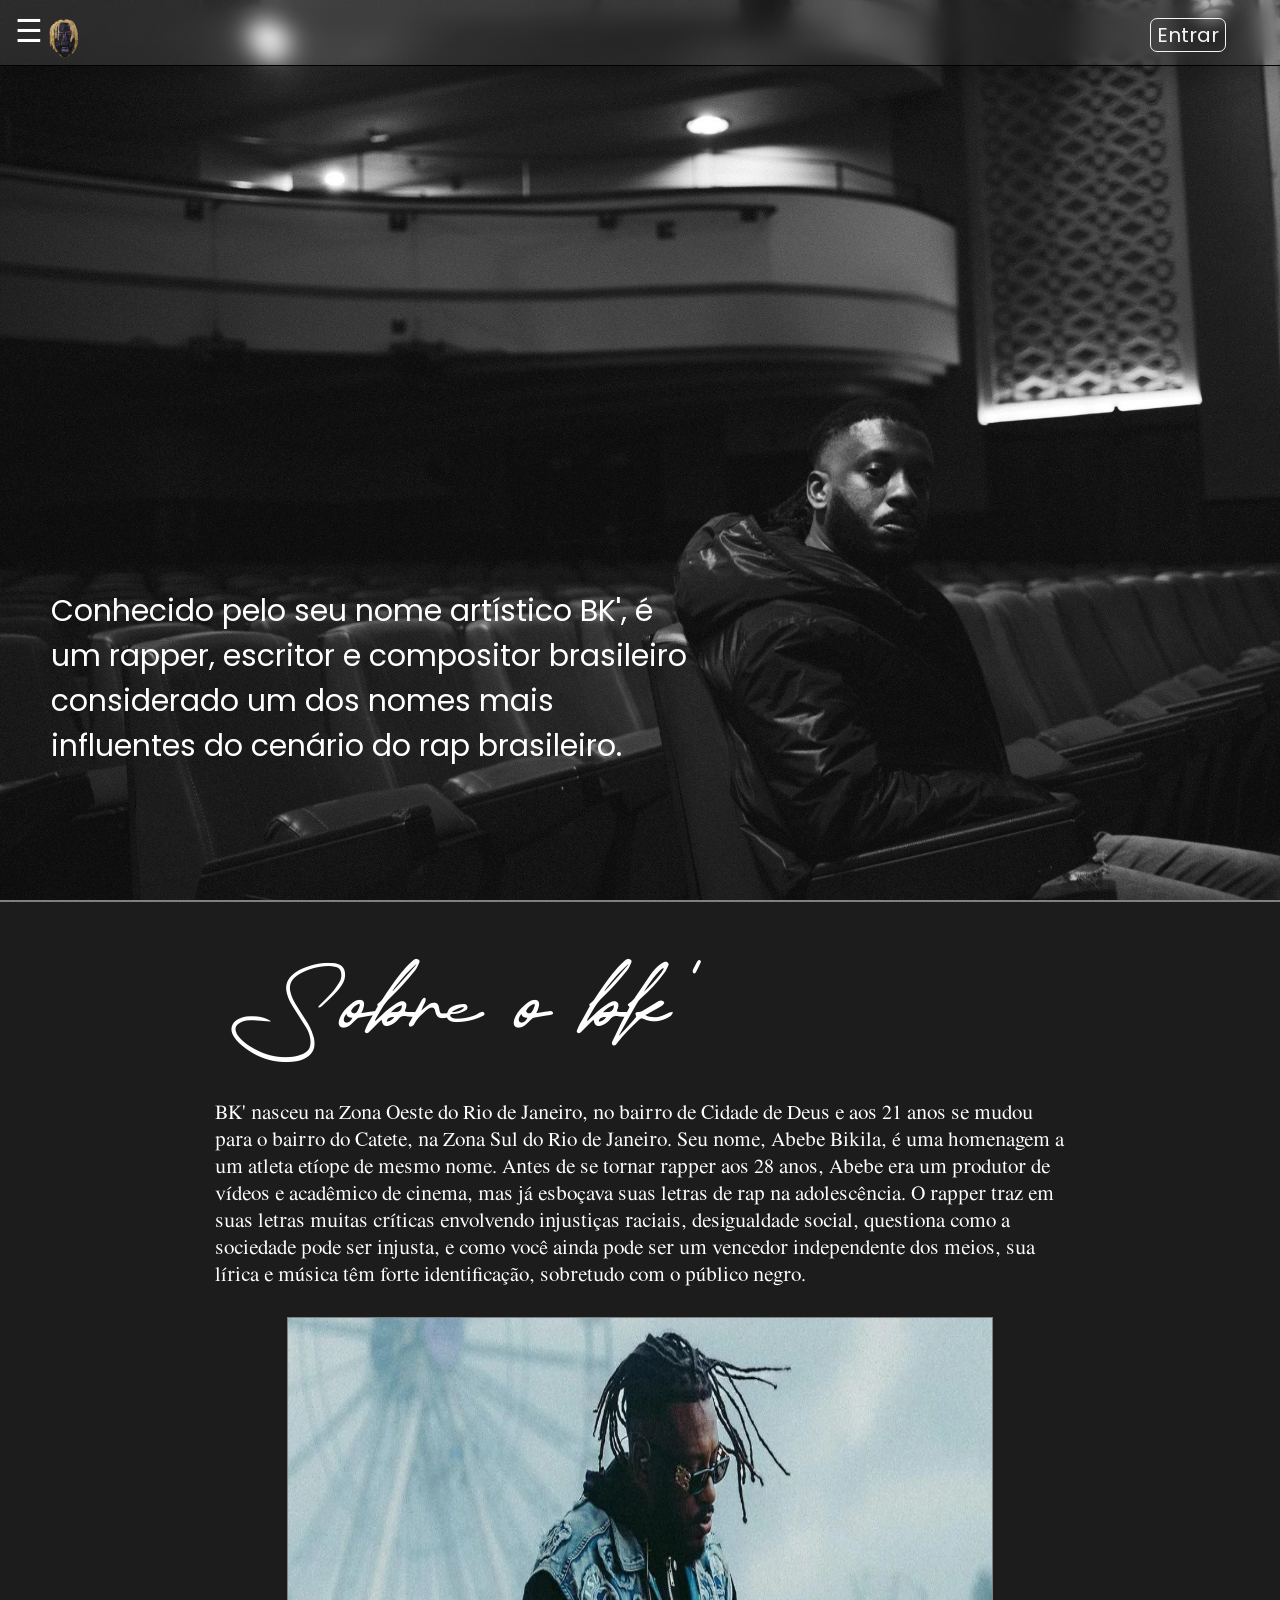
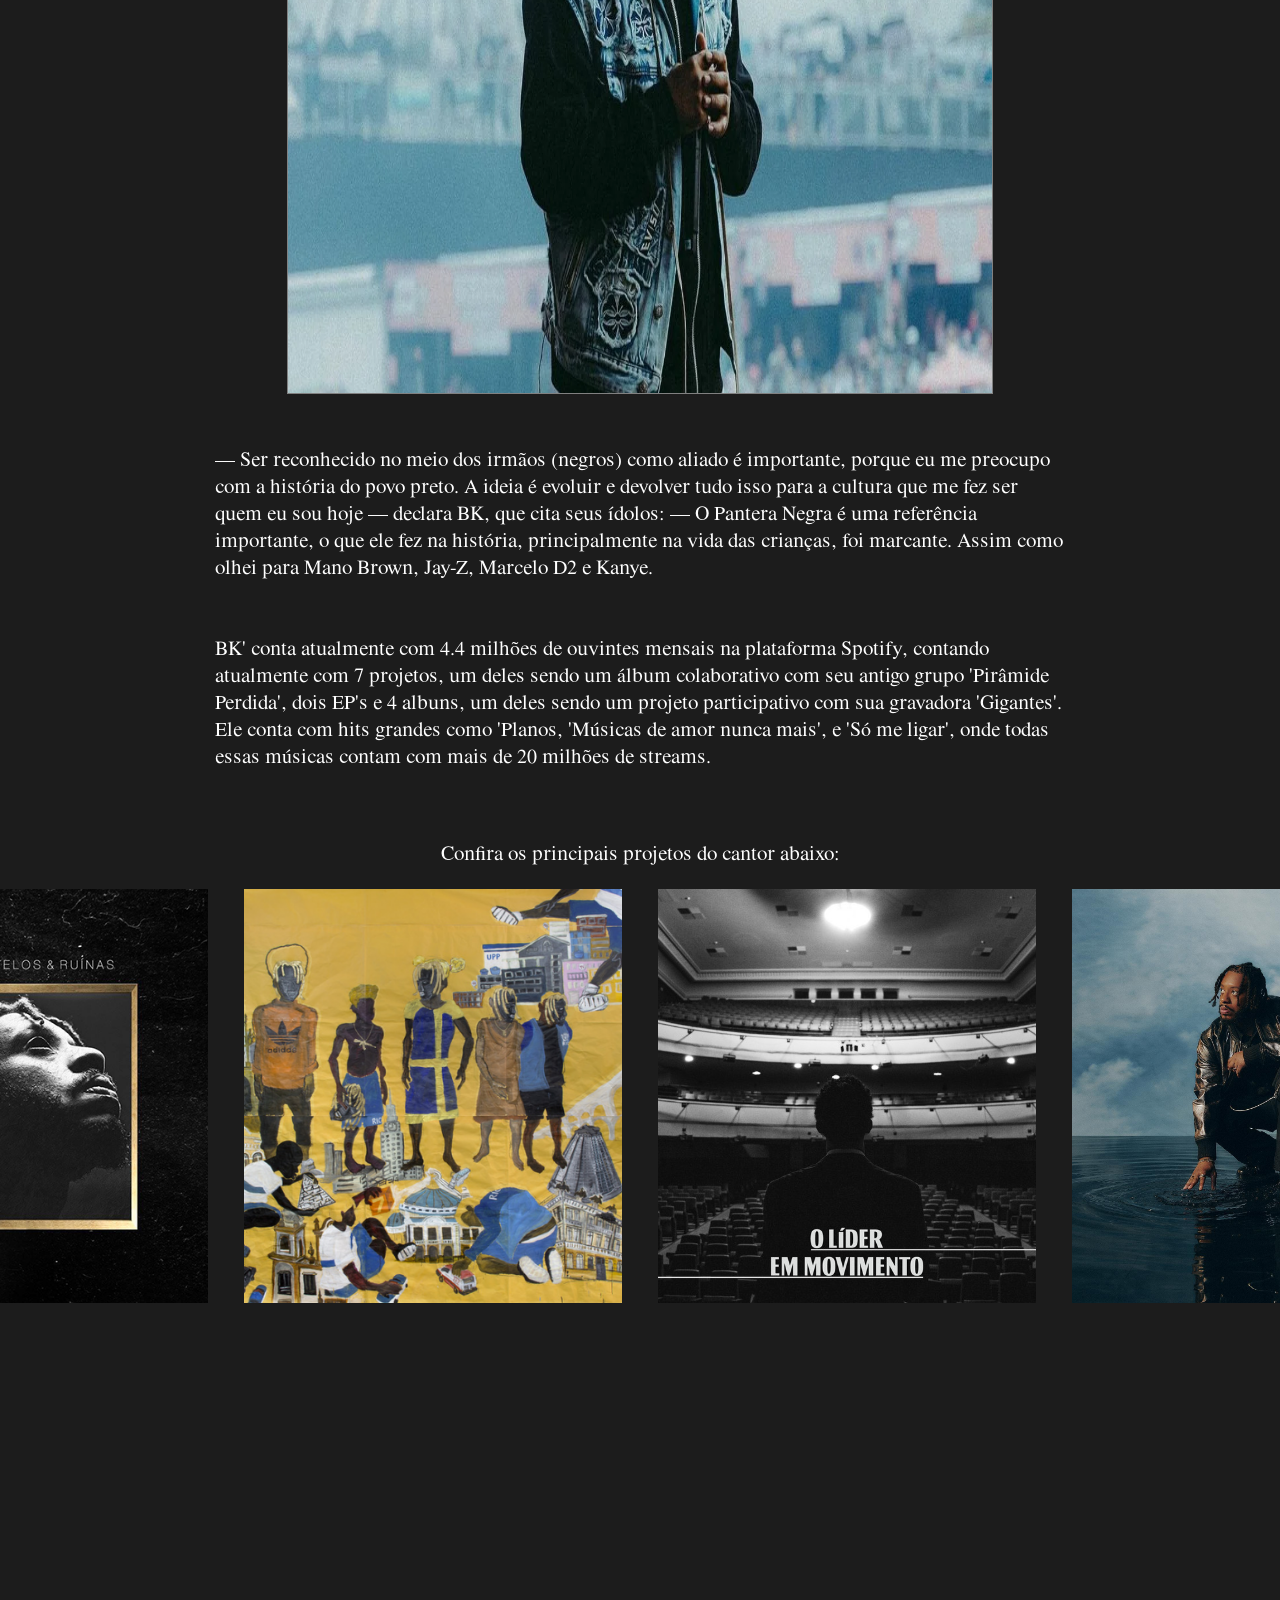
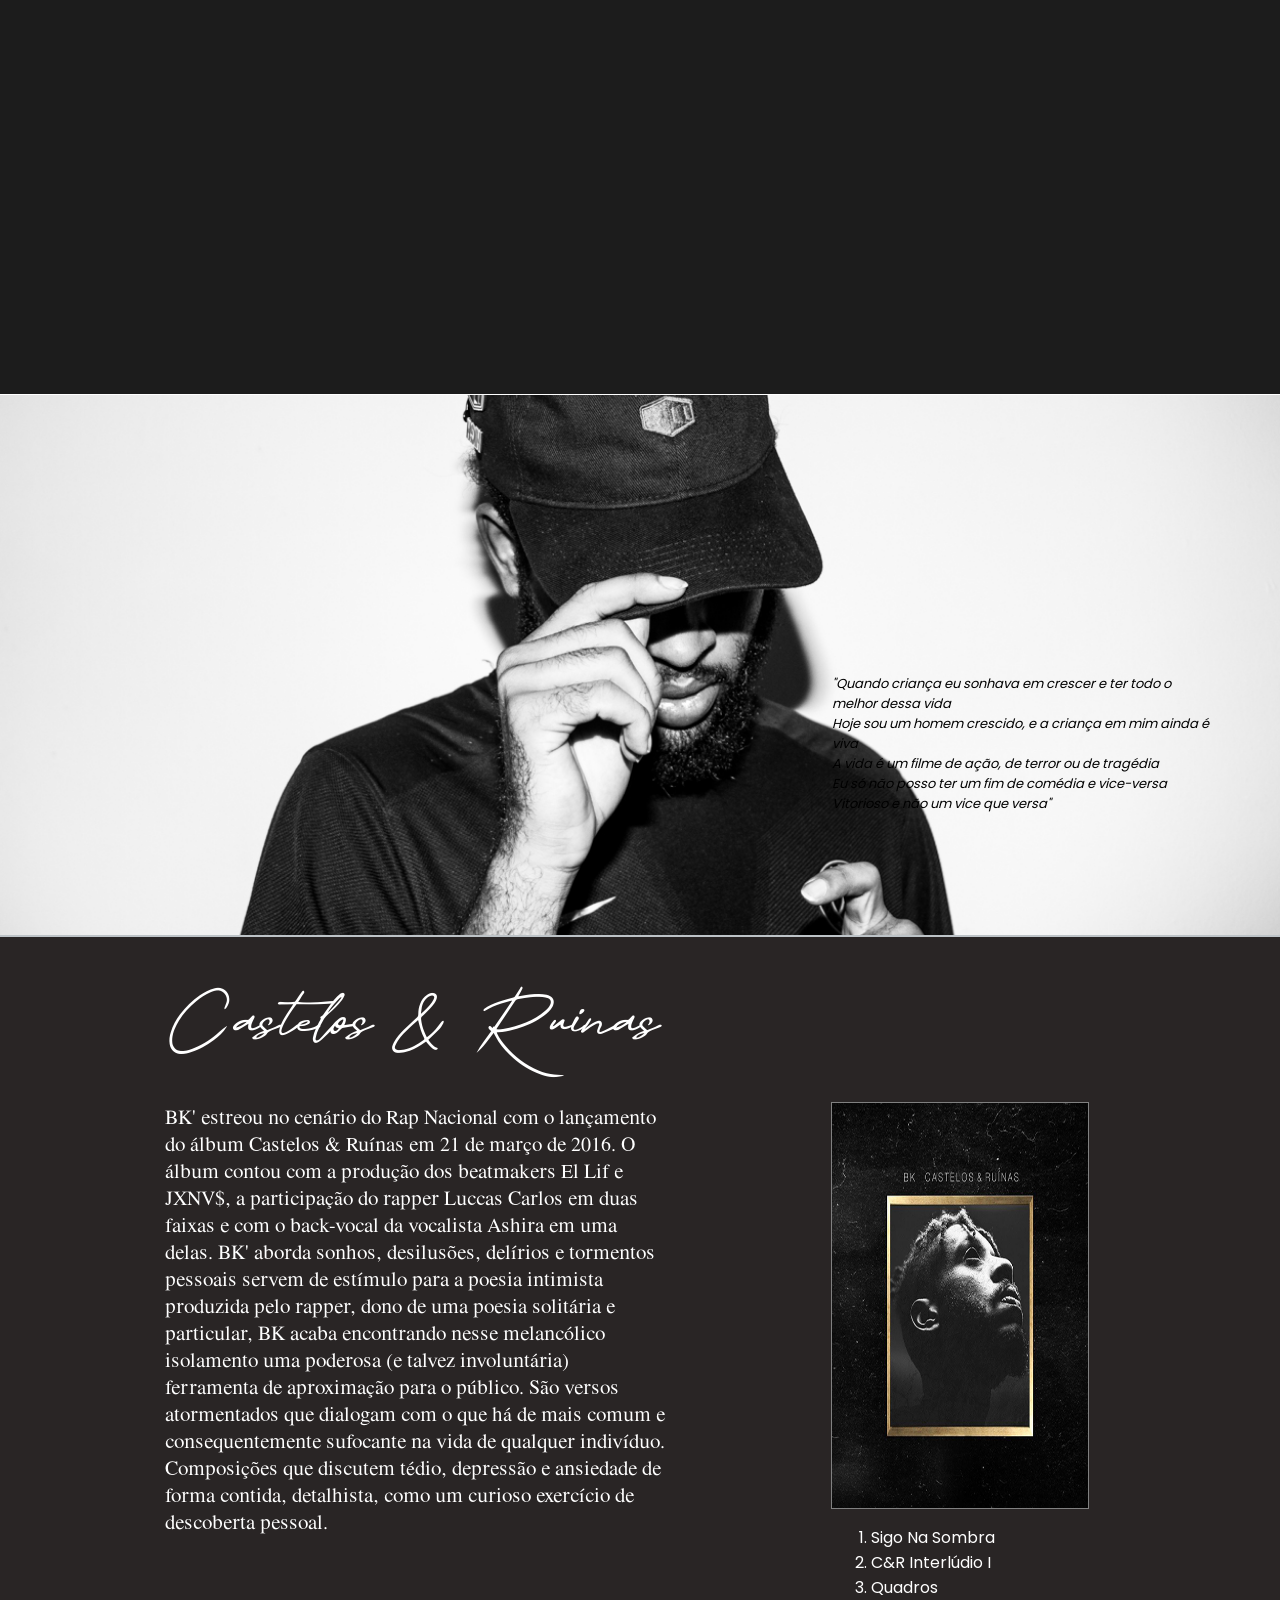
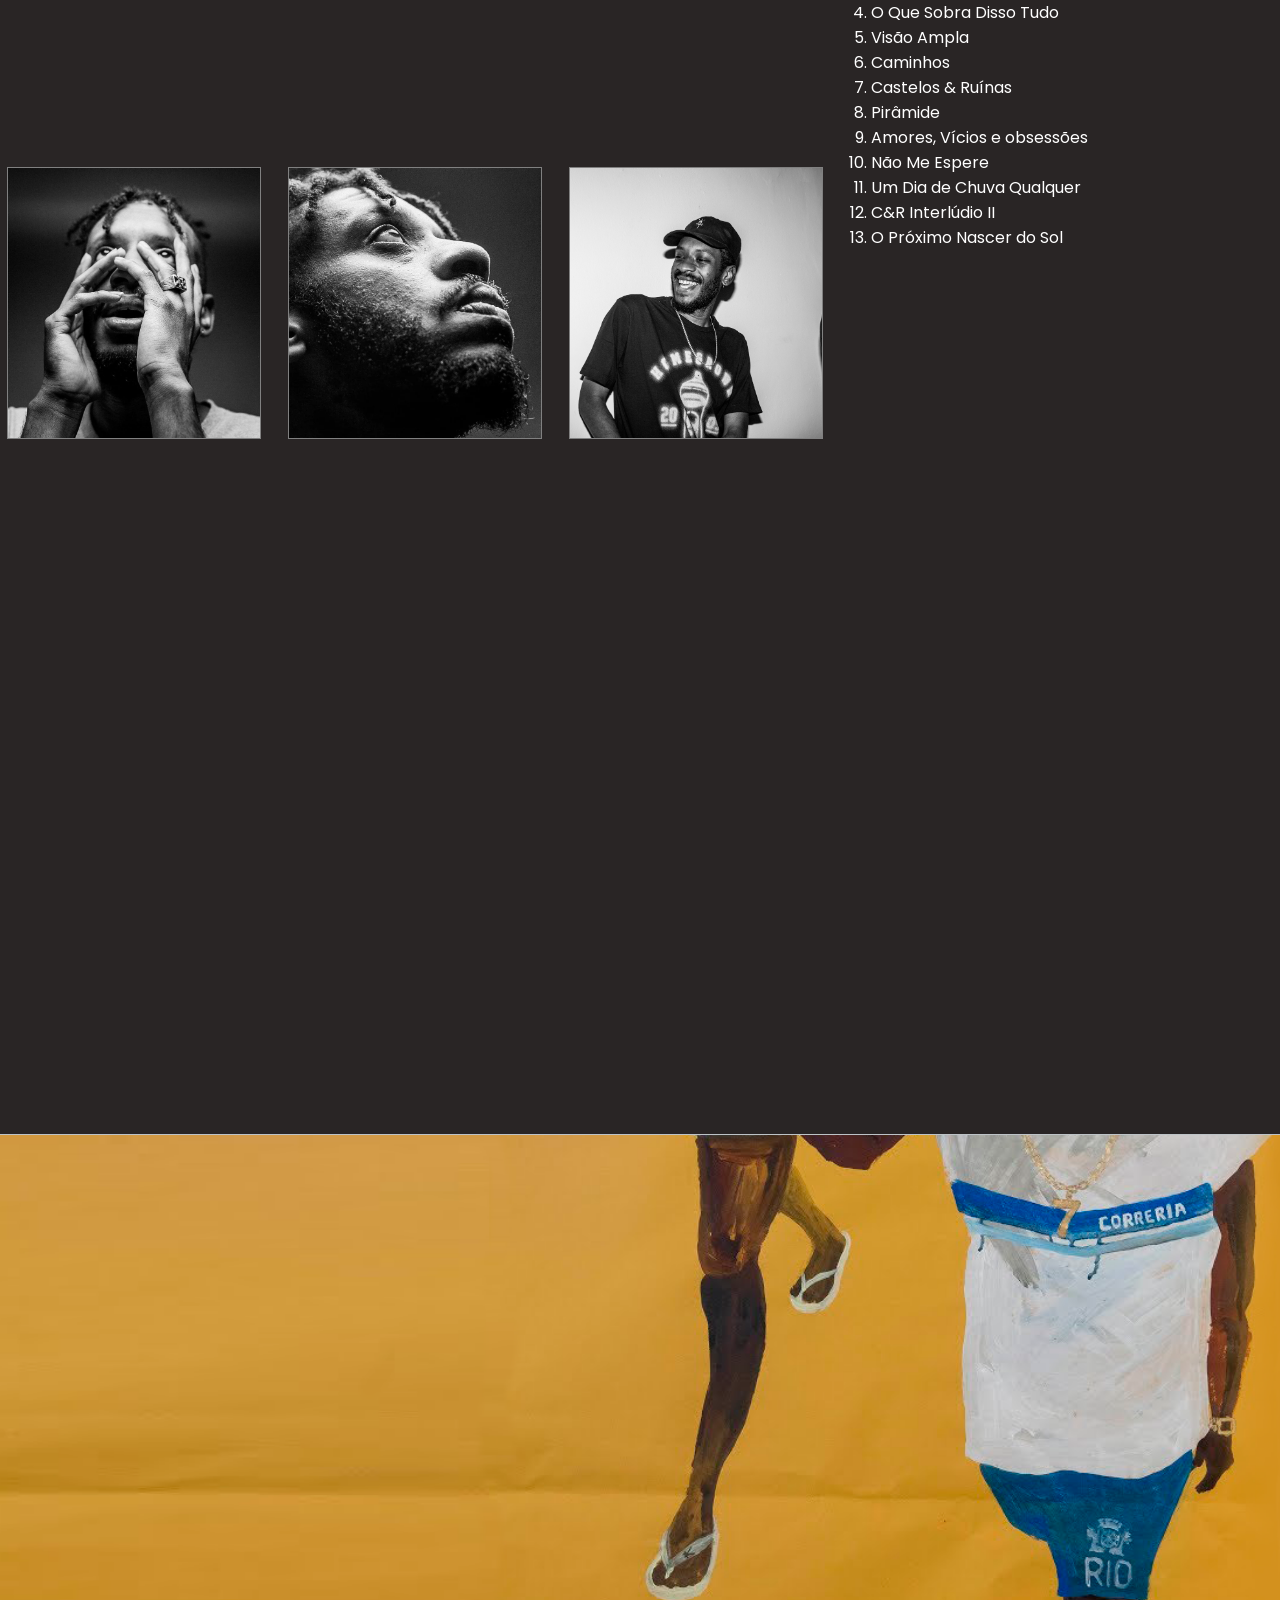
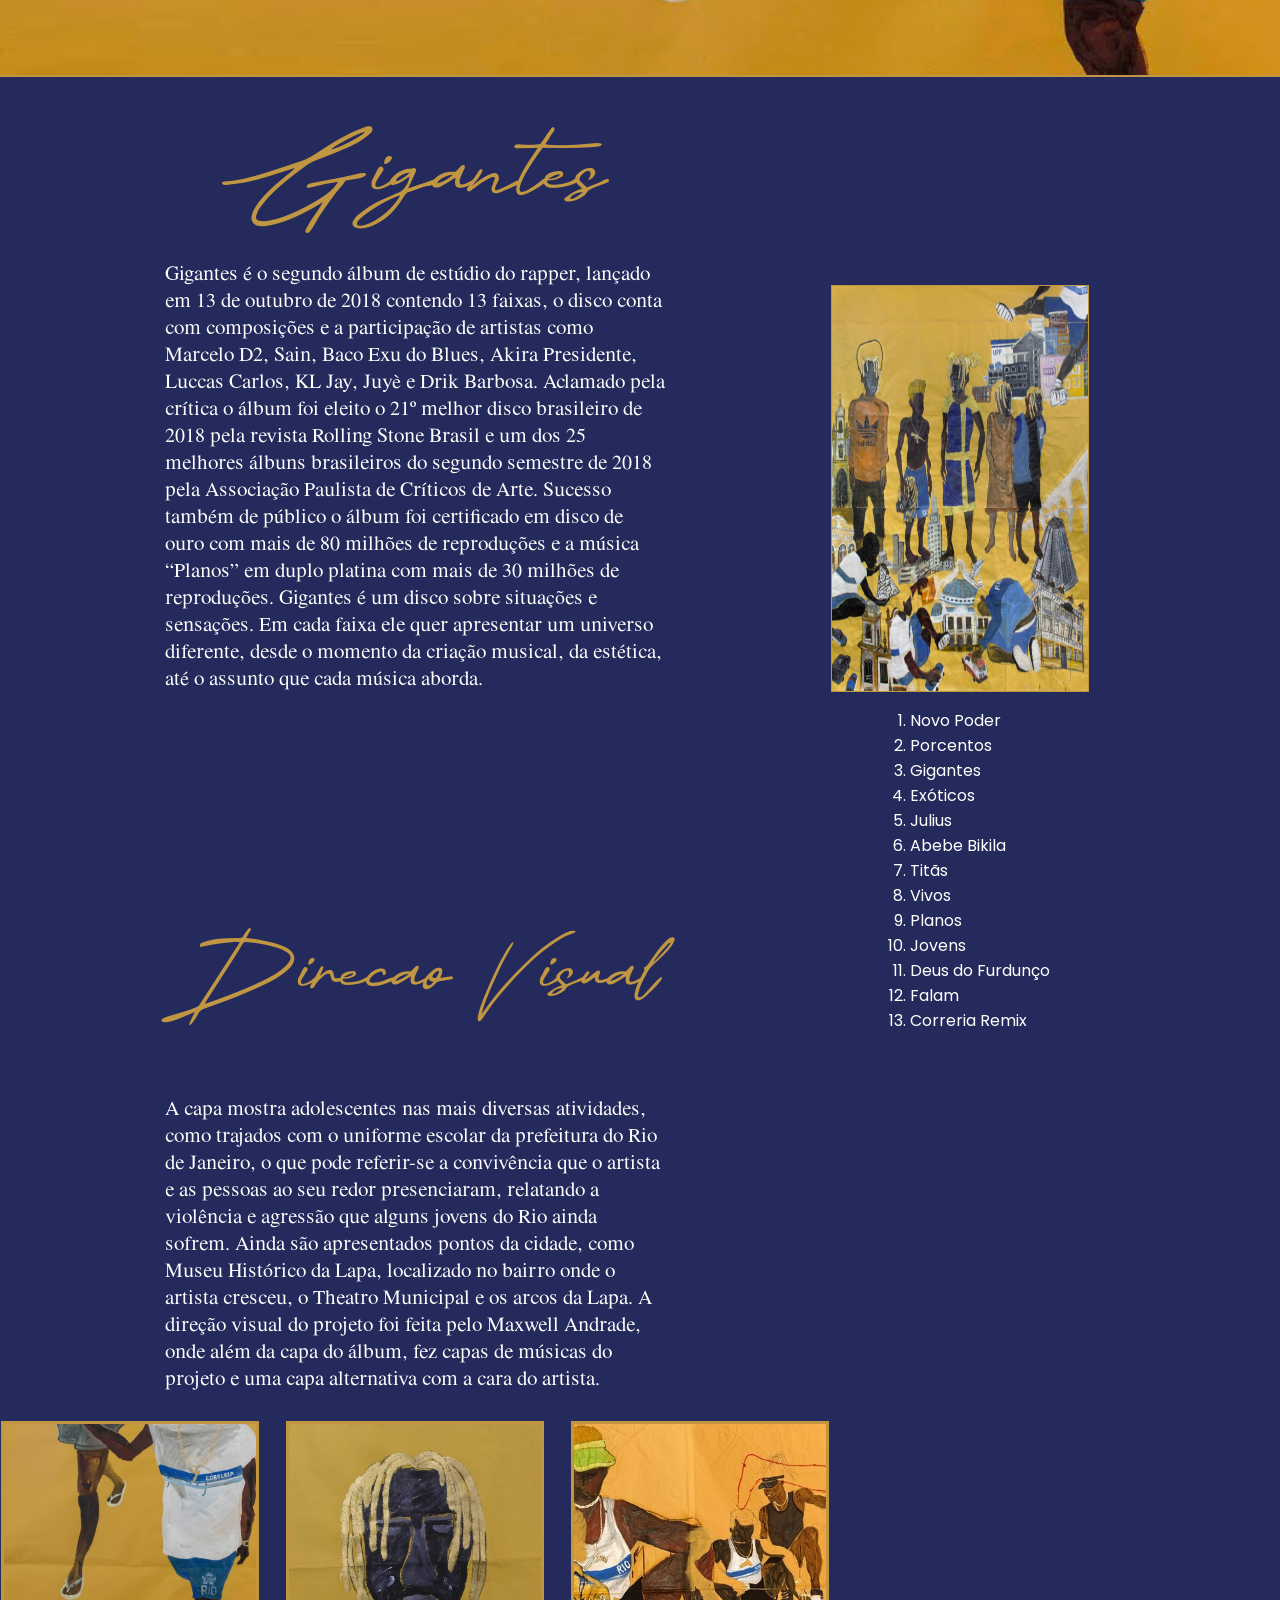
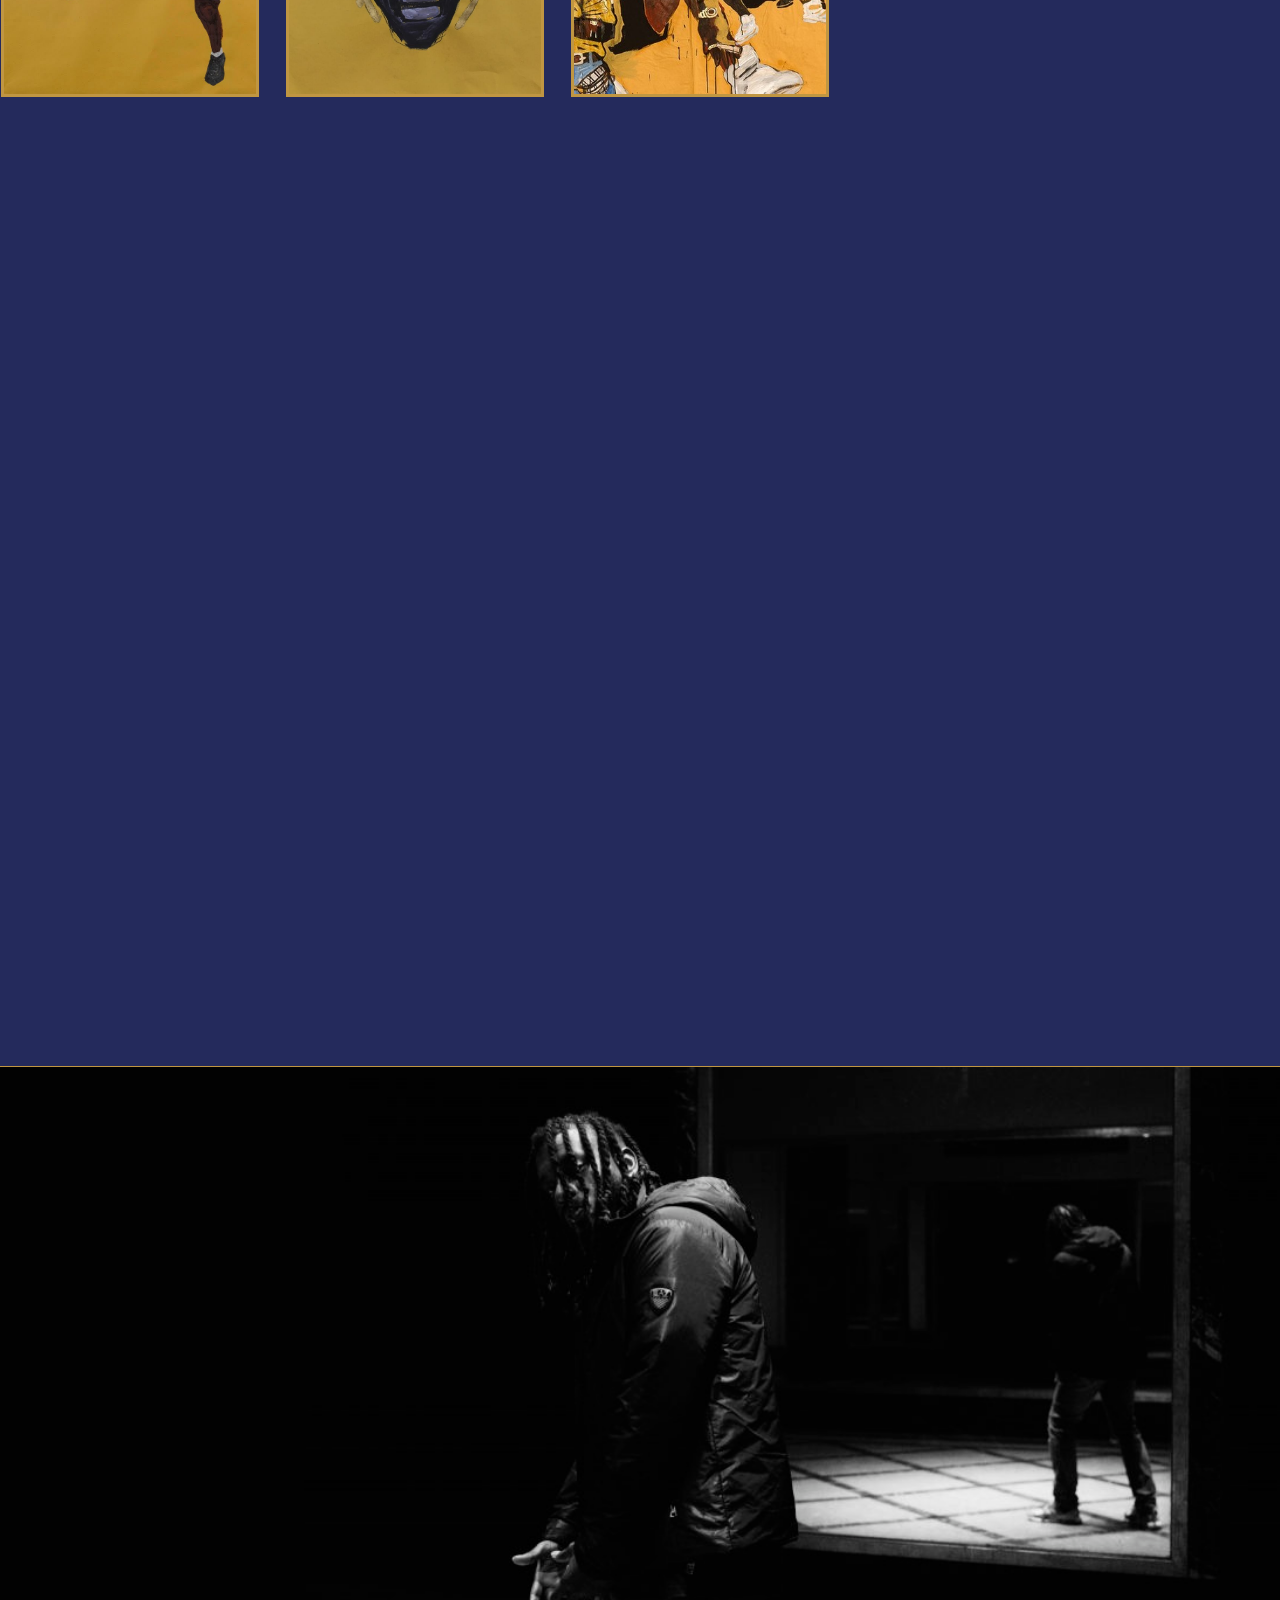
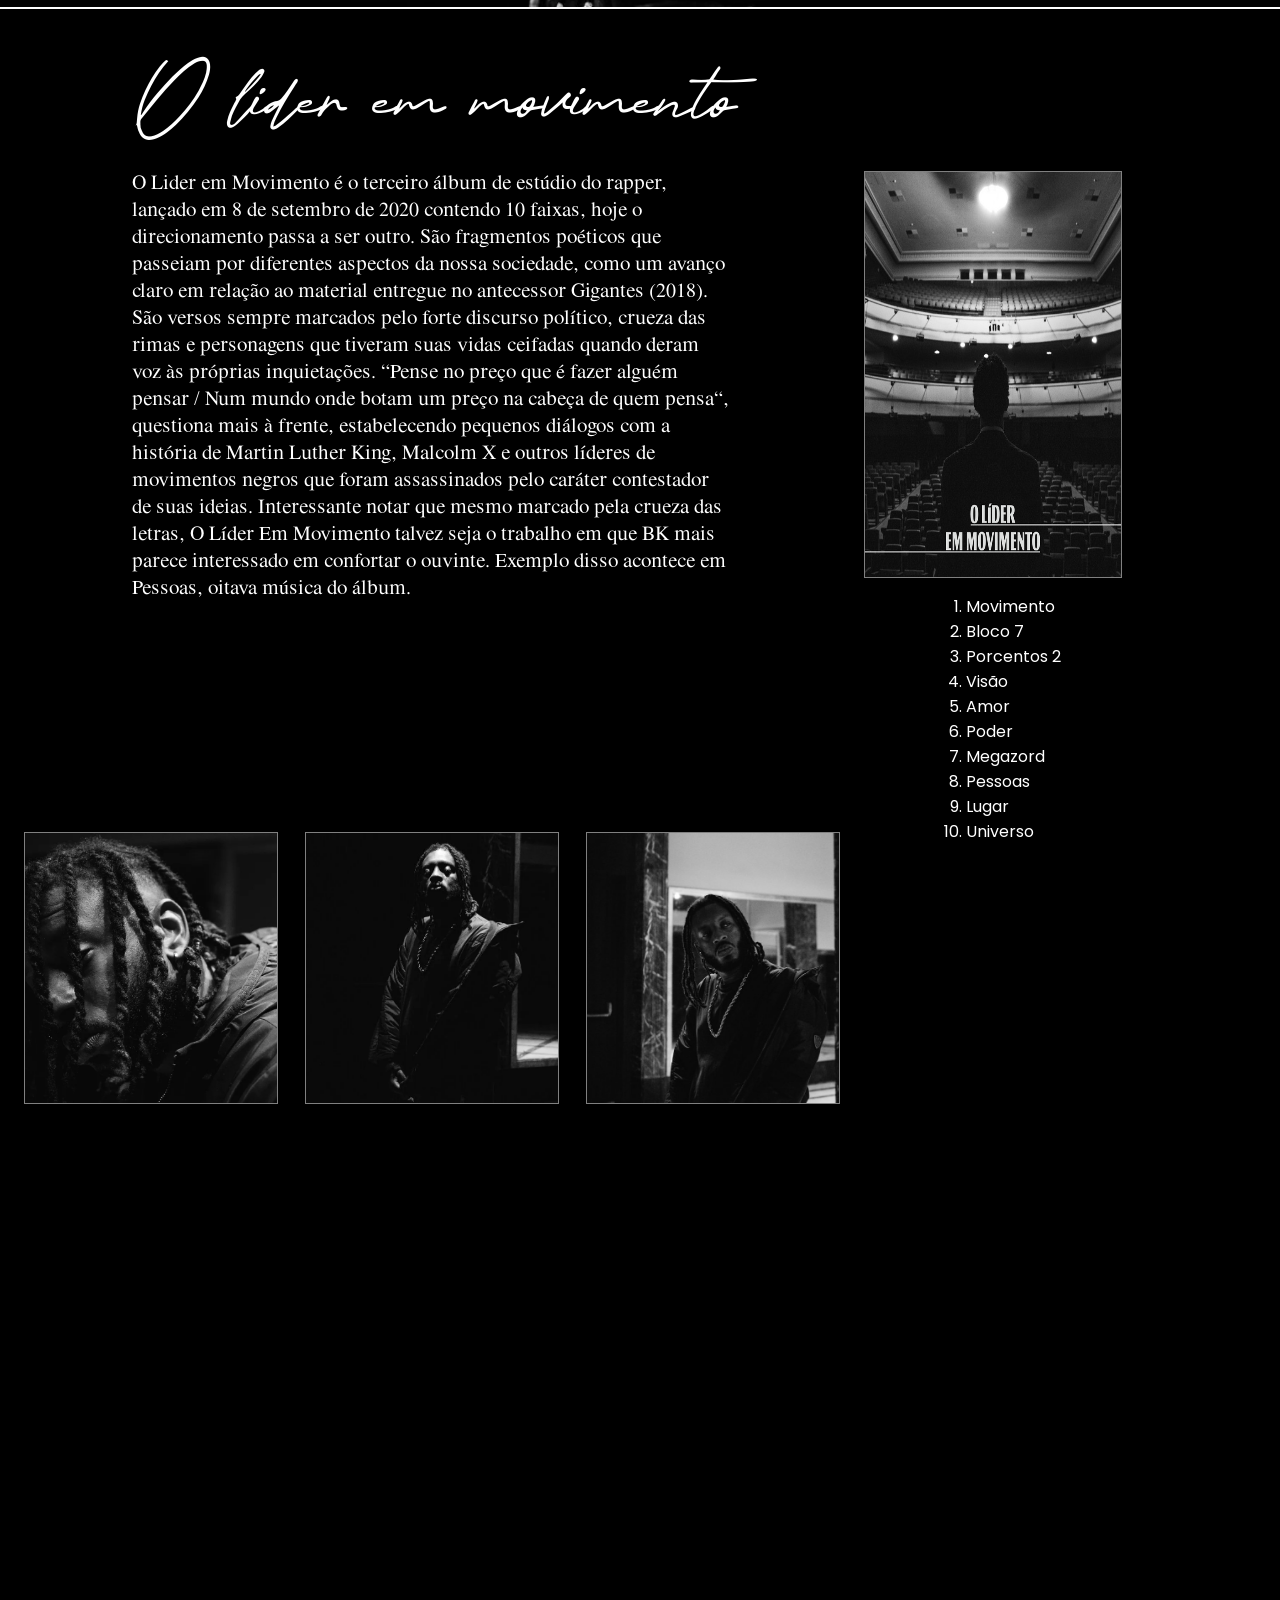
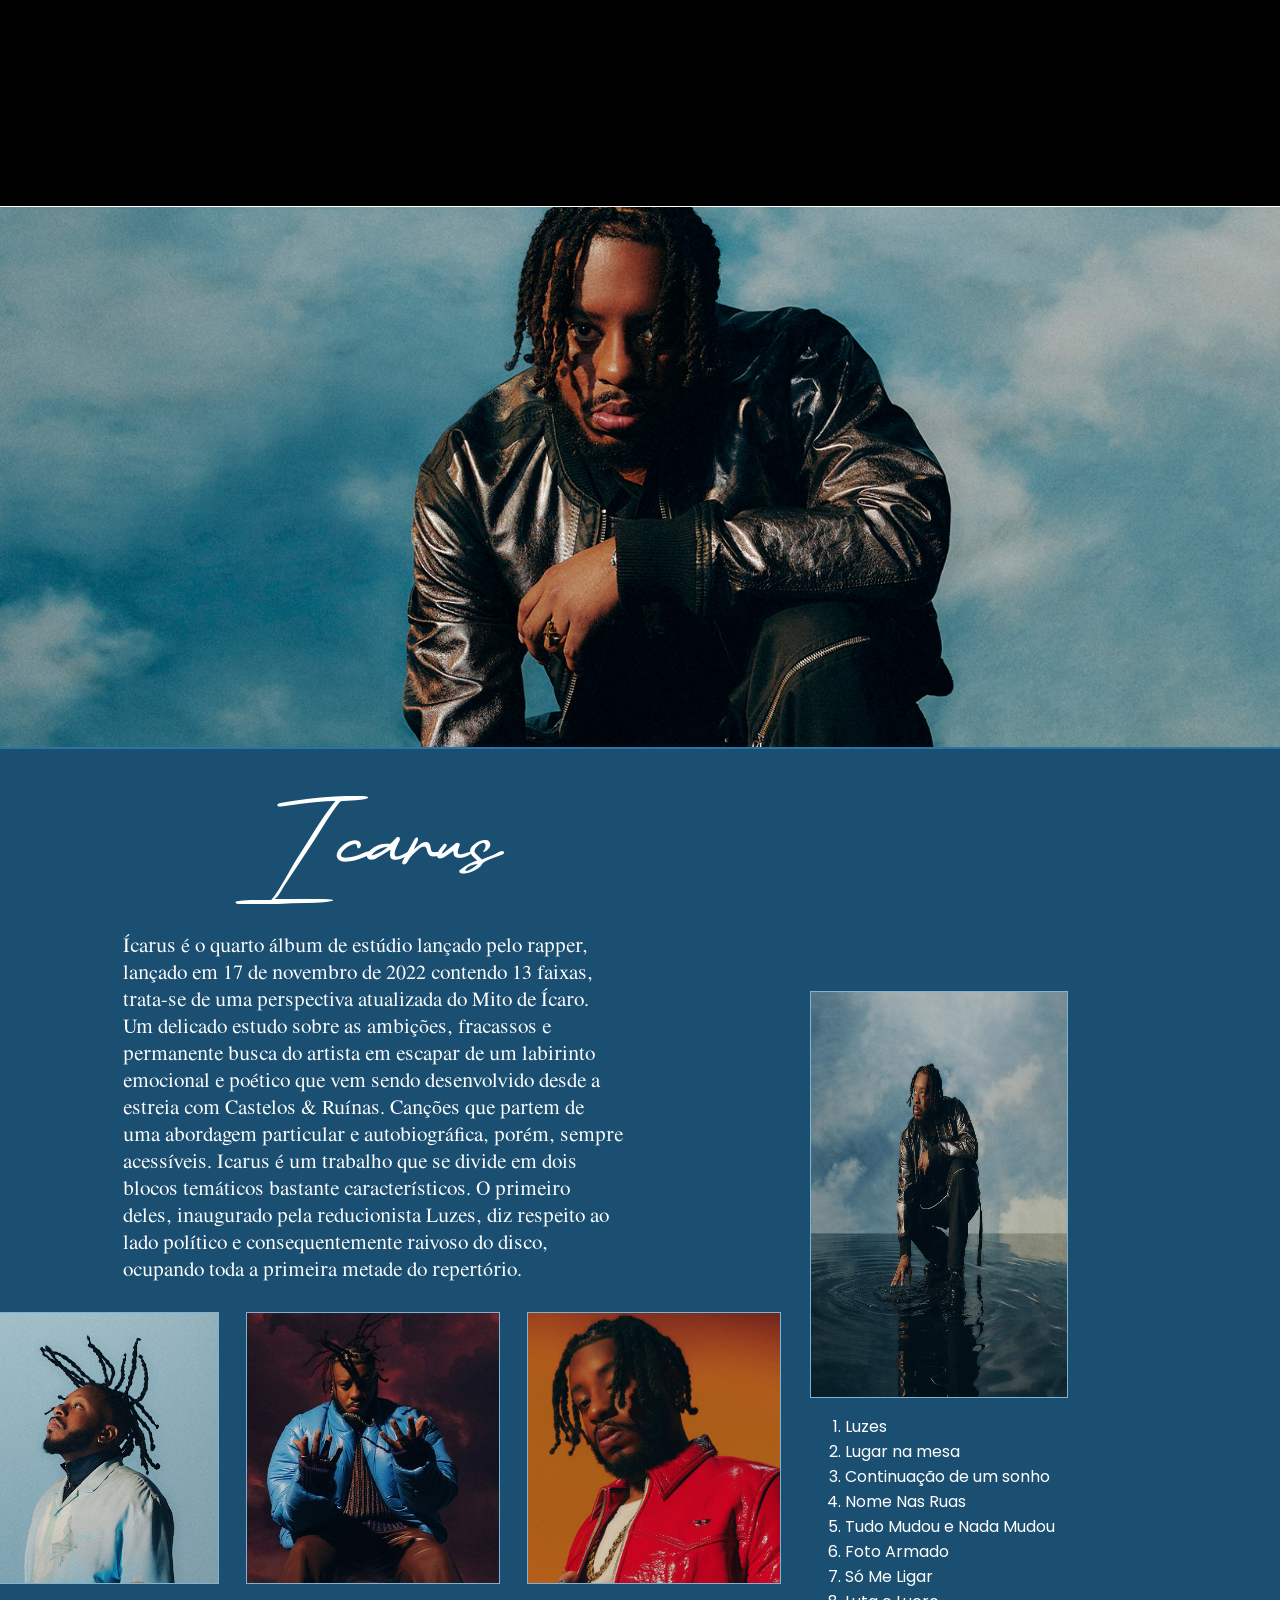
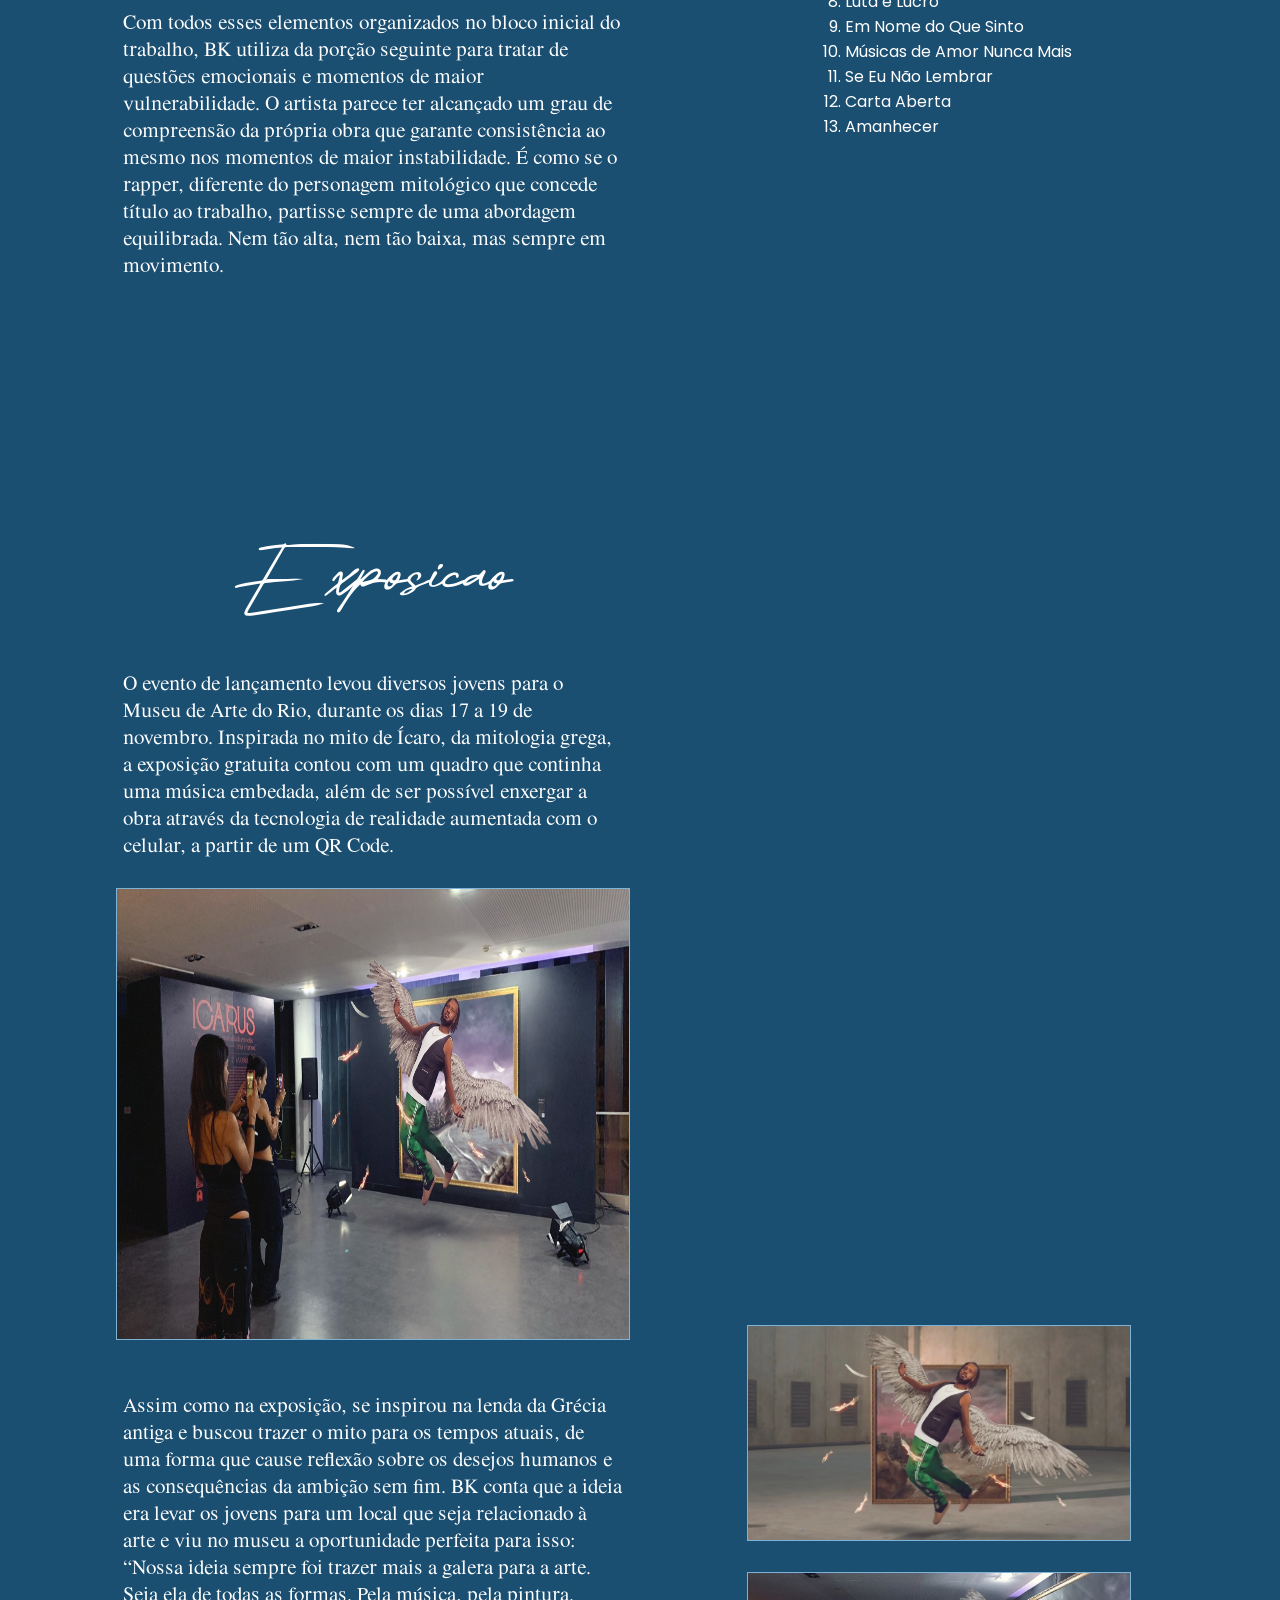
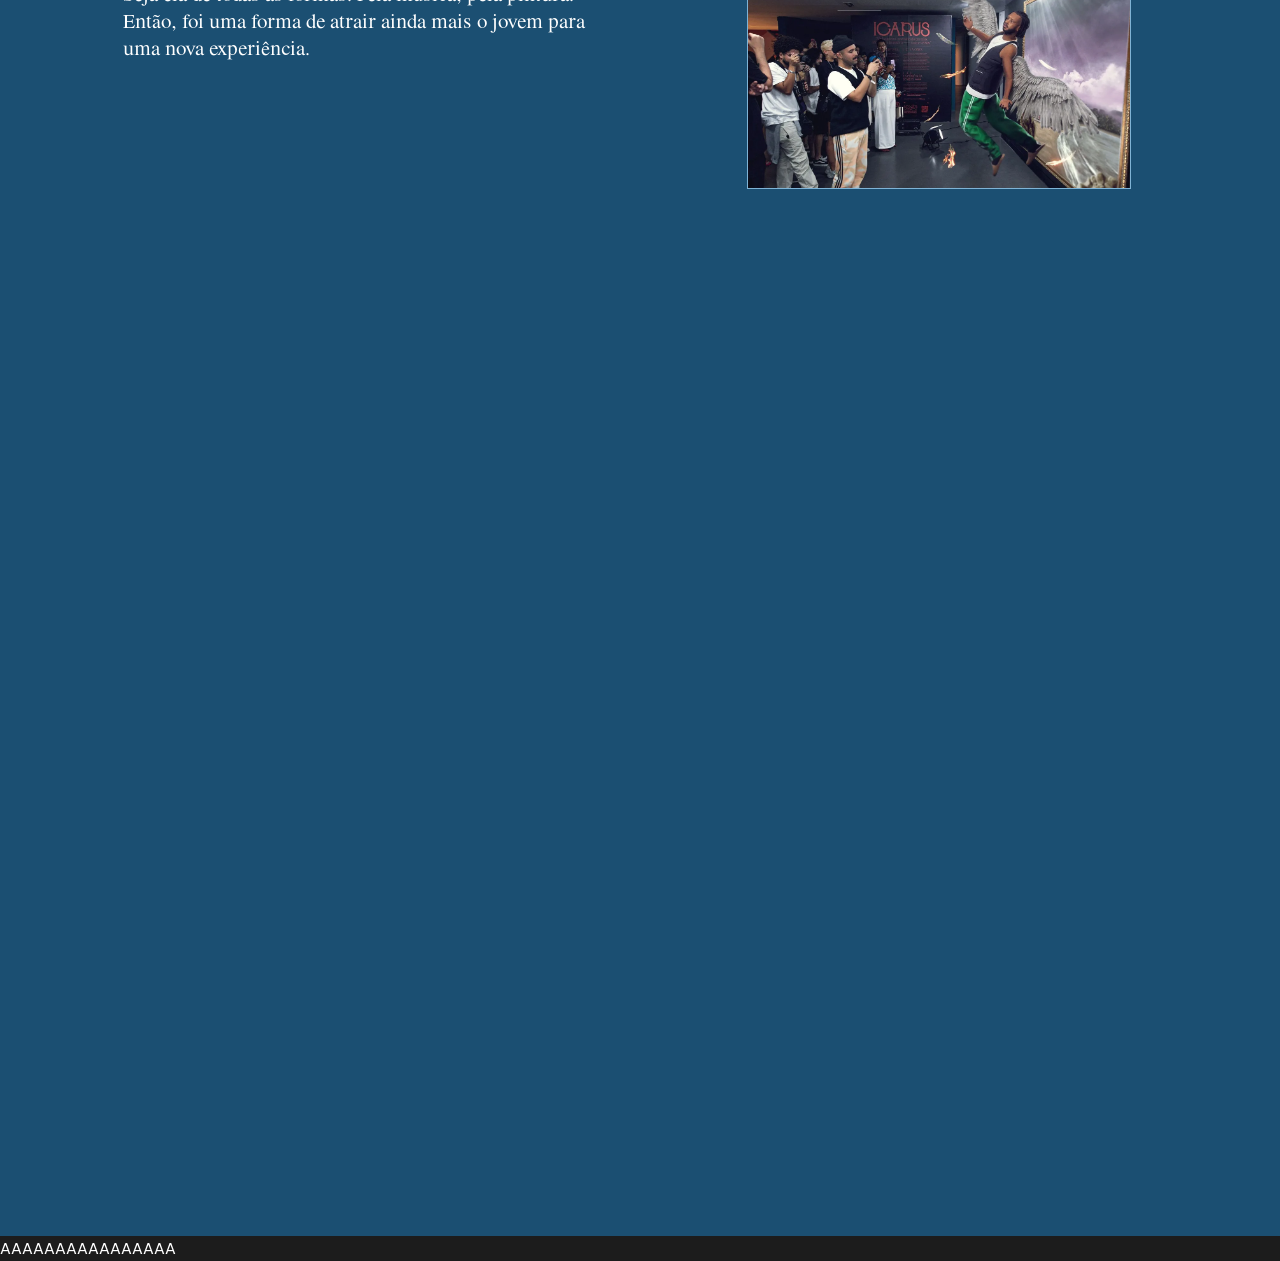
==== commit d5df9557: "Criação de cadastro ainda não terminada, semi-finalização de homepage" ====
--- a/index.html
+++ b/index.html
@@ -22,7 +22,7 @@
     </div>
 
     <button class="openbtn" onclick="openNav()">&#9776;</button>
-    <img src="imgs/imgtitle.png" alt="BK' em Gigantes"> <span>Tudo sobre o rapper BK'</span>
+    <img src="imgs/imgtitle.png" alt="BK' em Gigantes"> <!--<span>Tudo sobre o rapper BK'</span> -->
     <button class="login" id="clickable">Entrar</button>
   </div>
 
--- a/css/styleHP.css
+++ b/css/styleHP.css
@@ -65,7 +65,7 @@
   font-size: 15px;
   color: white;
   margin-left: 2%;
-  margin-left: 67%;
+  margin-left: 85%;
 }
 
 .navbar img {
